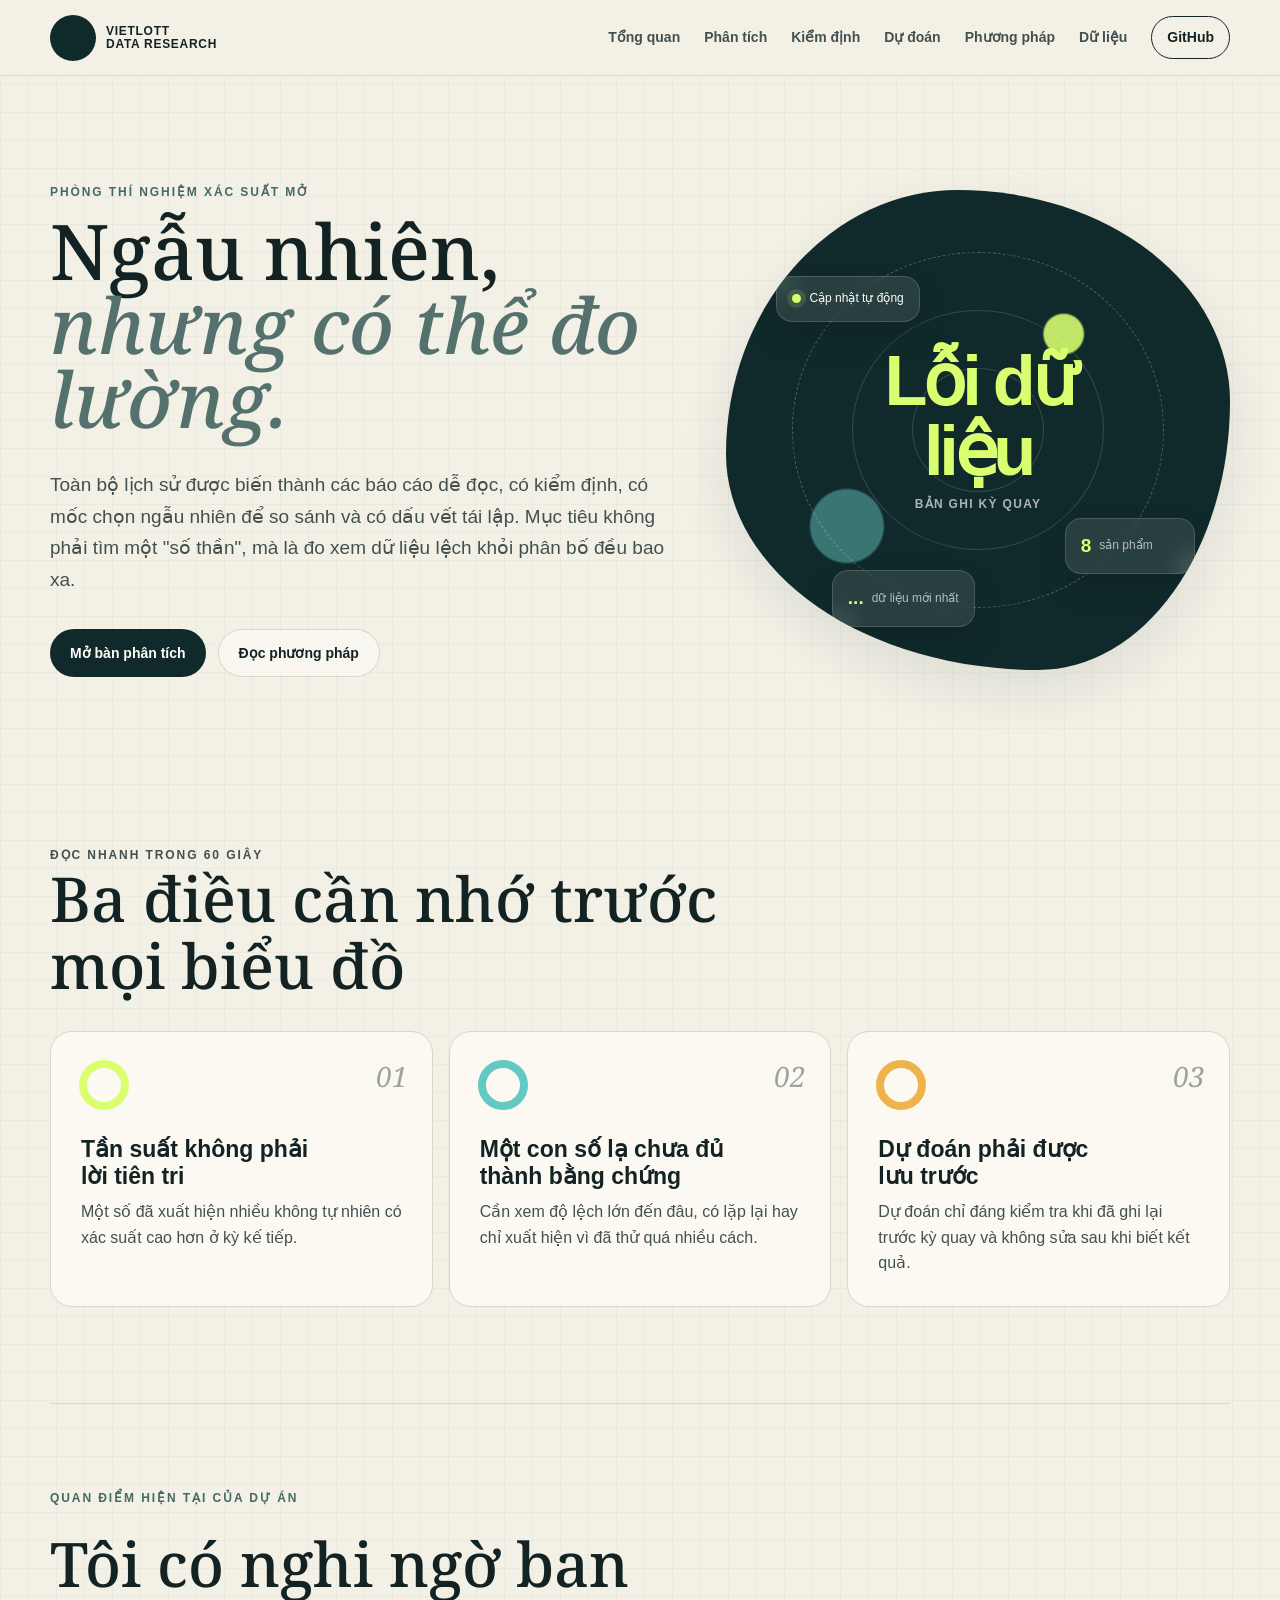
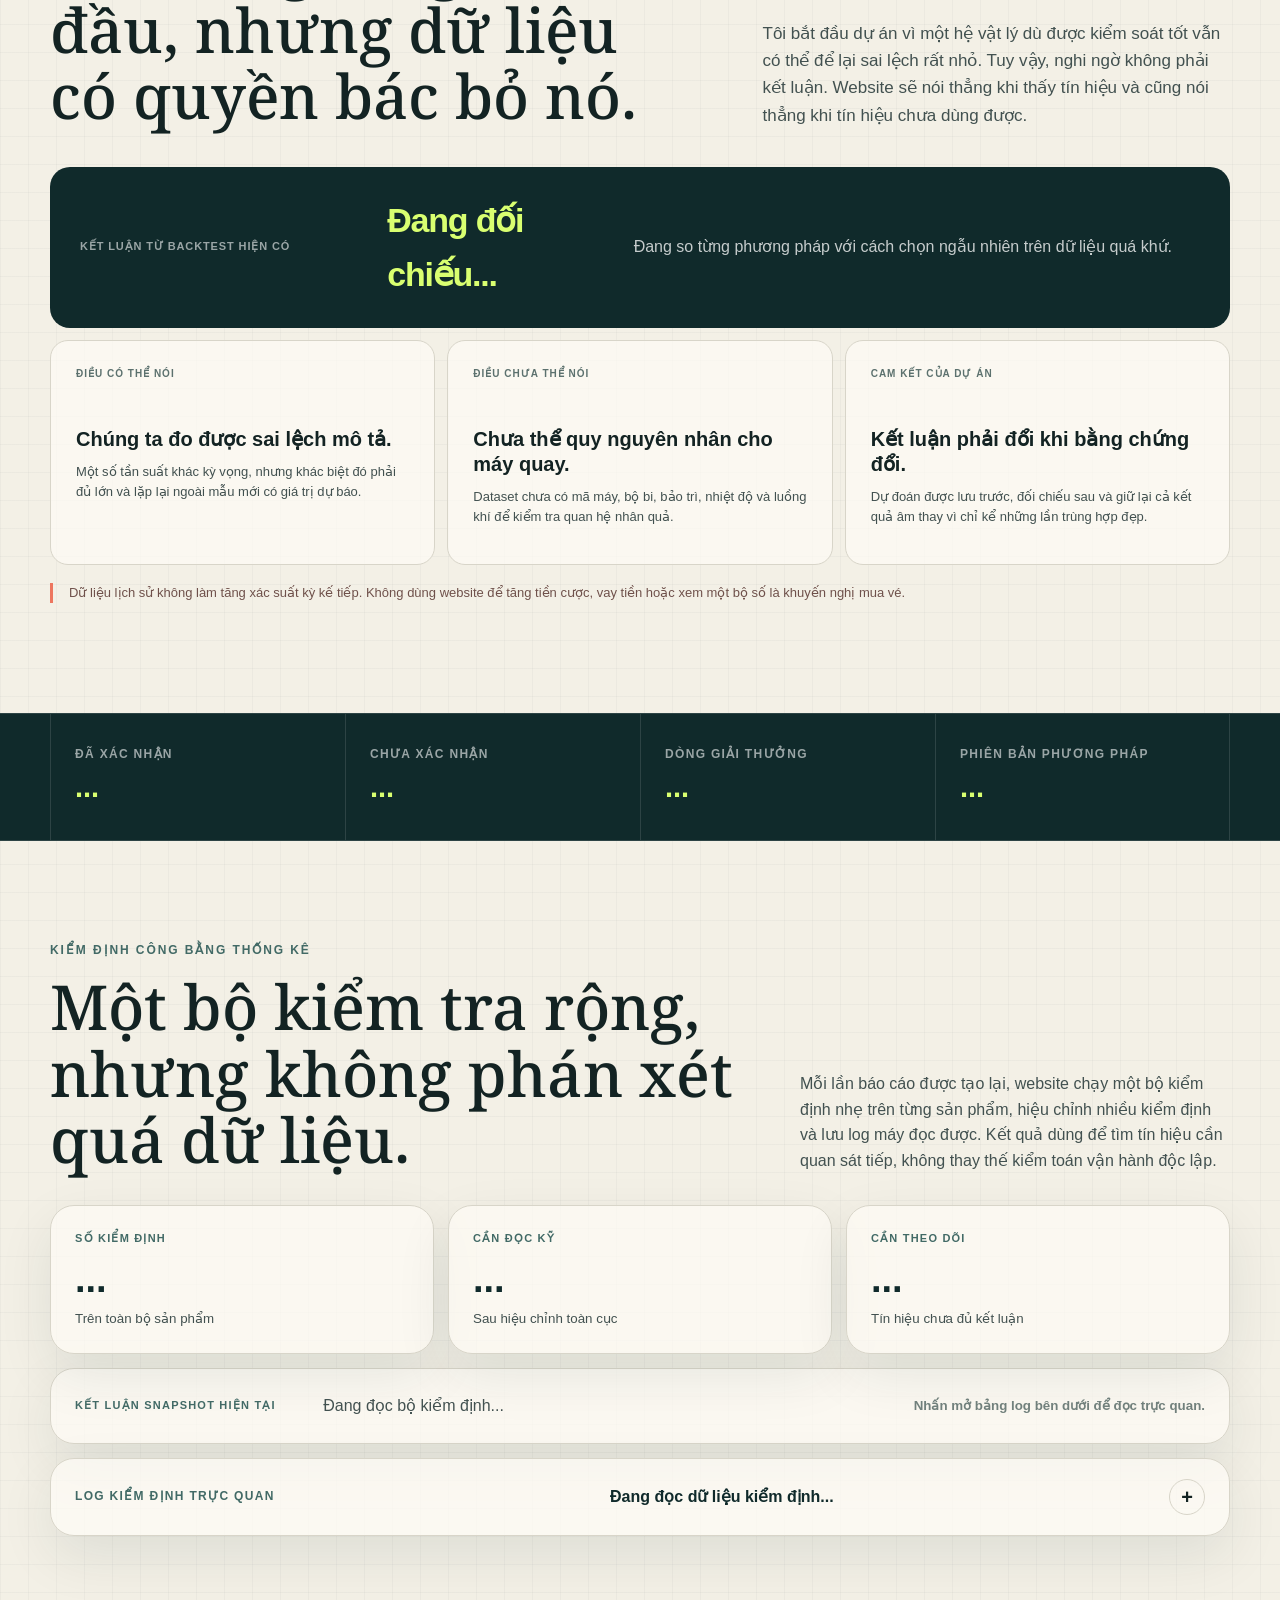
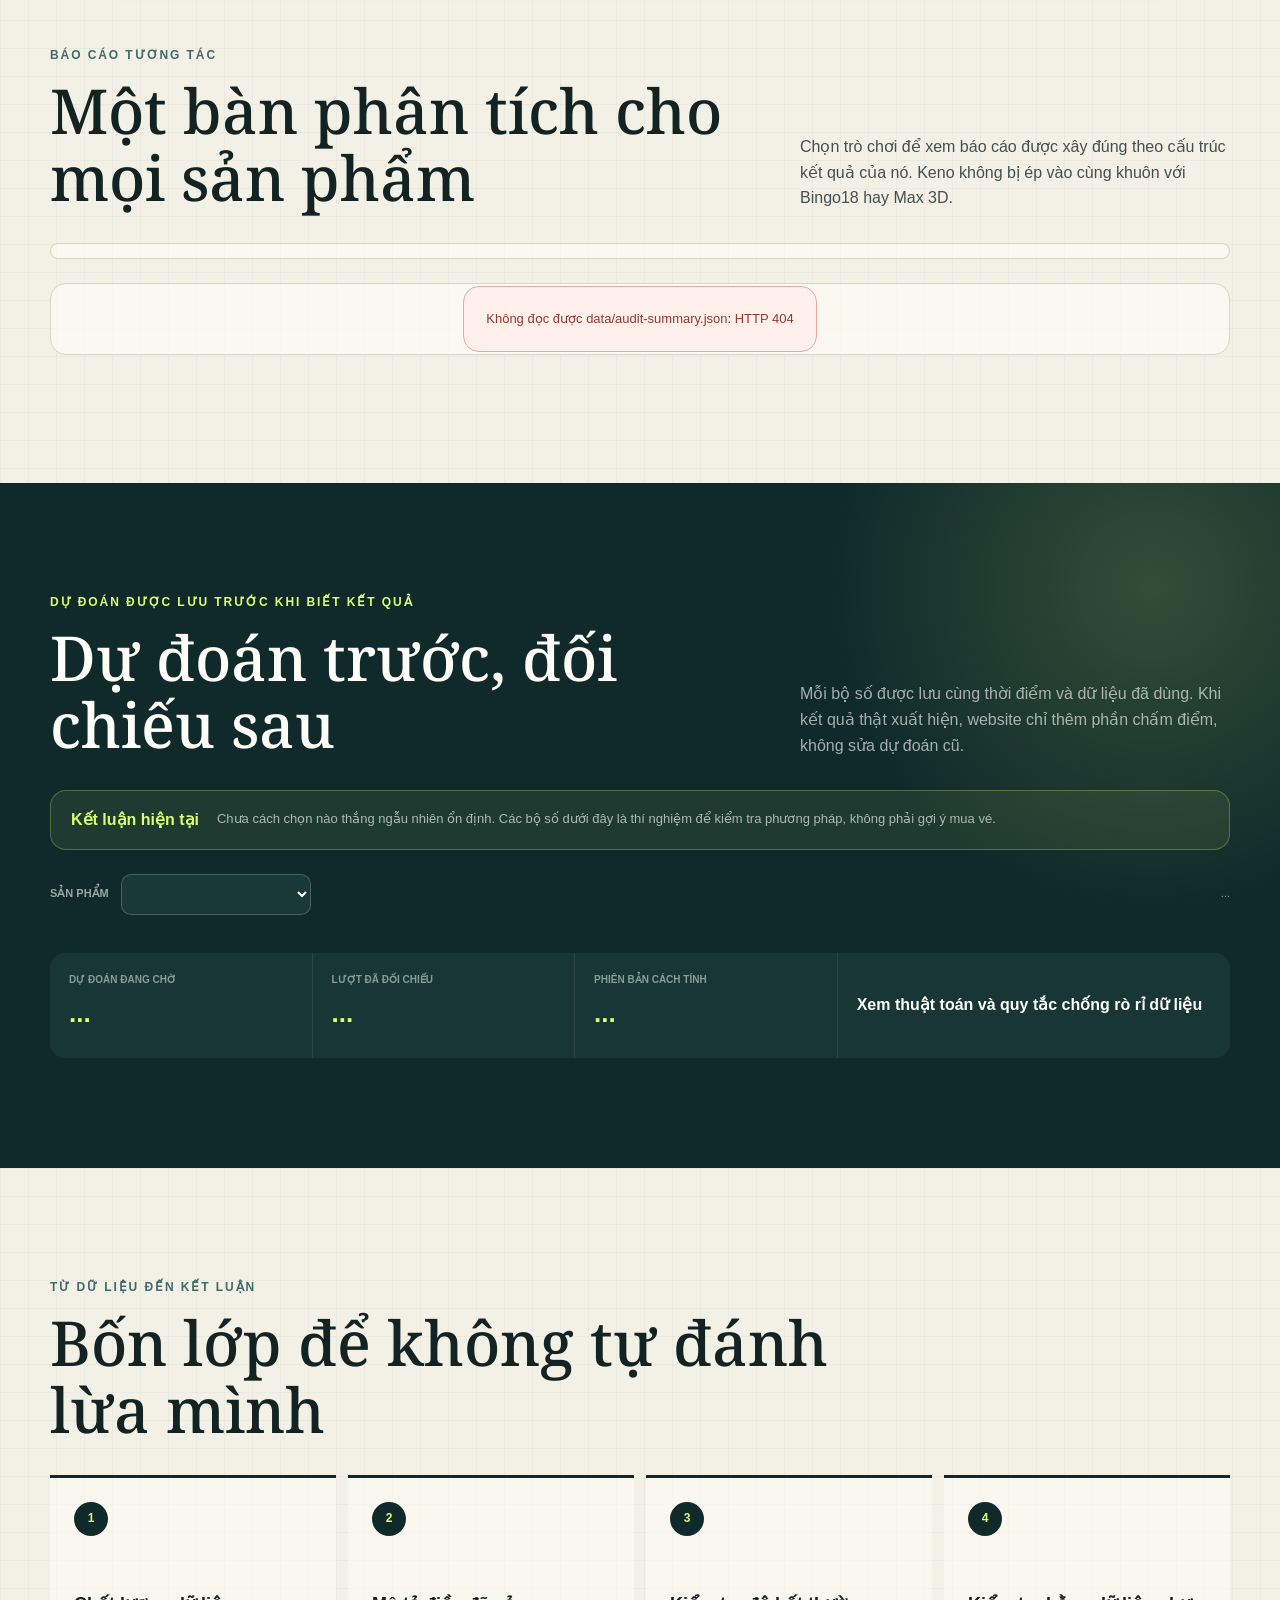
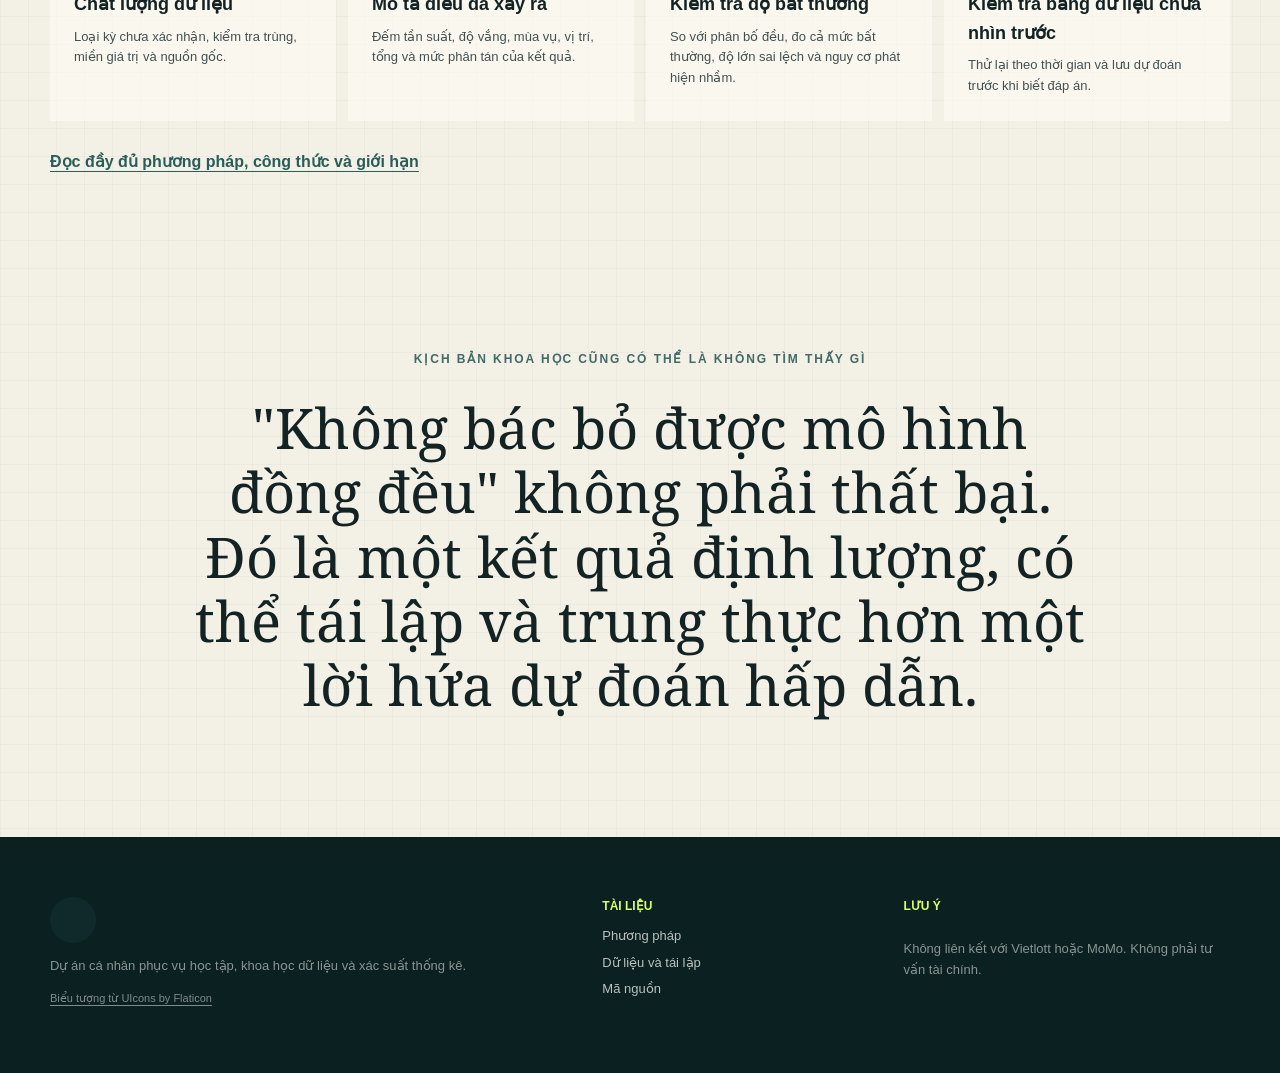
==== site/index.html @ 87aad27c "Cải thiện giao diện log kiểm định" ====
<!doctype html>
<html lang="vi">
<head>
  <meta charset="utf-8">
  <meta name="viewport" content="width=device-width, initial-scale=1">
  <meta name="description" content="Báo cáo thống kê, kiểm định và dự đoán có lưu vết trên dữ liệu lịch sử Vietlott.">
  <meta name="theme-color" content="#102a2b">
  <meta property="og:title" content="Vietlott Data Research">
  <meta property="og:description" content="Đo lường tính ngẫu nhiên bằng dữ liệu, không bán giấc mơ dự đoán.">
  <title>Vietlott Data Research</title>
  <link rel="icon" href="assets/favicon.svg" type="image/svg+xml">
  <link rel="preconnect" href="https://fonts.googleapis.com">
  <link rel="preconnect" href="https://fonts.gstatic.com" crossorigin>
  <link rel="stylesheet" href="https://fonts.googleapis.com/css2?family=Noto+Serif:ital,wght@0,400;0,500;1,400;1,500&amp;display=swap">
  <link rel="stylesheet" href="https://cdn-uicons.flaticon.com/3.0.0/uicons-regular-rounded/css/uicons-regular-rounded.css">
  <link rel="stylesheet" href="assets/styles.css?v=20260614-7">
  <script src="assets/app.js?v=20260614-7" defer></script>
</head>
<body>
  <a class="skip-link" href="#main">Bỏ qua điều hướng</a>
  <header class="site-header">
    <a class="brand" href="index.html" aria-label="Vietlott Data Research">
      <span class="brand-mark" aria-hidden="true"><i class="fi fi-rr-crystal-ball"></i></span>
      <span class="brand-copy">Vietlott<br>Data Research</span>
    </a>
    <button class="menu-button" type="button" aria-expanded="false" aria-controls="site-nav">
      Menu
    </button>
    <nav id="site-nav" class="site-nav" aria-label="Điều hướng chính">
      <a href="#tong-quan">Tổng quan</a>
      <a href="#phan-tich">Phân tích</a>
      <a href="#kiem-dinh">Kiểm định</a>
      <a href="#du-doan">Dự đoán</a>
      <a href="phuong-phap.html">Phương pháp</a>
      <a href="du-lieu.html">Dữ liệu</a>
      <a class="nav-github" href="https://github.com/NhanAZ/vietlott-data-research">GitHub</a>
    </nav>
  </header>

  <main id="main">
    <section id="tong-quan" class="hero shell">
      <div class="hero-copy">
        <p class="eyebrow">Phòng thí nghiệm xác suất mở</p>
        <h1>Ngẫu nhiên,<br><span>nhưng có thể đo lường.</span></h1>
        <p class="hero-lead">
          Toàn bộ lịch sử được biến thành các báo cáo dễ đọc, có kiểm định, có
          mốc chọn ngẫu nhiên để so sánh và có dấu vết tái lập. Mục tiêu không
          phải tìm một "số thần", mà là đo xem dữ liệu lệch khỏi phân bố đều bao xa.
        </p>
        <div class="hero-actions">
          <a class="button button-primary" href="#phan-tich">Mở bàn phân tích</a>
          <a class="button button-quiet" href="phuong-phap.html">Đọc phương pháp</a>
        </div>
      </div>
      <div class="hero-figure" aria-label="Tóm tắt dữ liệu">
        <div class="orbit orbit-one"></div>
        <div class="orbit orbit-two"></div>
        <div class="hero-number">
          <strong id="hero-draw-count">...</strong>
          <span>bản ghi kỳ quay</span>
        </div>
        <div class="hero-badge hero-badge-a">
          <span class="status-dot"></span>
          <span>Cập nhật tự động</span>
        </div>
        <div class="hero-badge hero-badge-b">
          <strong id="hero-product-count">8</strong>
          <span>sản phẩm</span>
        </div>
        <div class="hero-badge hero-badge-c">
          <strong id="hero-date">...</strong>
          <span>dữ liệu mới nhất</span>
        </div>
      </div>
    </section>

    <section class="quick-read shell" aria-labelledby="quick-title">
      <div class="section-heading compact">
        <p class="eyebrow">Đọc nhanh trong 60 giây</p>
        <h2 id="quick-title">Ba điều cần nhớ trước mọi biểu đồ</h2>
      </div>
      <div class="principle-grid">
        <article class="principle-card">
          <span class="principle-index">01</span>
          <h3>Tần suất không phải lời tiên tri</h3>
          <p>Một số đã xuất hiện nhiều không tự nhiên có xác suất cao hơn ở kỳ kế tiếp.</p>
        </article>
        <article class="principle-card">
          <span class="principle-index">02</span>
          <h3>Một con số lạ chưa đủ thành bằng chứng</h3>
          <p>Cần xem độ lệch lớn đến đâu, có lặp lại hay chỉ xuất hiện vì đã thử quá nhiều cách.</p>
        </article>
        <article class="principle-card">
          <span class="principle-index">03</span>
          <h3>Dự đoán phải được lưu trước</h3>
          <p>Dự đoán chỉ đáng kiểm tra khi đã ghi lại trước kỳ quay và không sửa sau khi biết kết quả.</p>
        </article>
      </div>
    </section>

    <section class="project-stance shell" aria-labelledby="stance-title">
      <div class="stance-intro">
        <p class="eyebrow">Quan điểm hiện tại của dự án</p>
        <h2 id="stance-title">Tôi có nghi ngờ ban đầu, nhưng dữ liệu có quyền bác bỏ nó.</h2>
        <p>
          Tôi bắt đầu dự án vì một hệ vật lý dù được kiểm soát tốt vẫn có thể để
          lại sai lệch rất nhỏ. Tuy vậy, nghi ngờ không phải kết luận. Website sẽ
          nói thẳng khi thấy tín hiệu và cũng nói thẳng khi tín hiệu chưa dùng được.
        </p>
      </div>
      <div class="stance-verdict">
        <span>Kết luận từ backtest hiện có</span>
        <strong id="verdict-backtest-count">Đang đối chiếu...</strong>
        <p id="project-verdict-summary">
          Đang so từng phương pháp với cách chọn ngẫu nhiên trên dữ liệu quá khứ.
        </p>
      </div>
      <div class="stance-grid">
        <article>
          <span>Điều có thể nói</span>
          <strong>Chúng ta đo được sai lệch mô tả.</strong>
          <p>Một số tần suất khác kỳ vọng, nhưng khác biệt đó phải đủ lớn và lặp lại ngoài mẫu mới có giá trị dự báo.</p>
        </article>
        <article>
          <span>Điều chưa thể nói</span>
          <strong>Chưa thể quy nguyên nhân cho máy quay.</strong>
          <p>Dataset chưa có mã máy, bộ bi, bảo trì, nhiệt độ và luồng khí để kiểm tra quan hệ nhân quả.</p>
        </article>
        <article>
          <span>Cam kết của dự án</span>
          <strong>Kết luận phải đổi khi bằng chứng đổi.</strong>
          <p>Dự đoán được lưu trước, đối chiếu sau và giữ lại cả kết quả âm thay vì chỉ kể những lần trùng hợp đẹp.</p>
        </article>
      </div>
      <p class="stance-disclaimer">
        Dữ liệu lịch sử không làm tăng xác suất kỳ kế tiếp. Không dùng website để
        tăng tiền cược, vay tiền hoặc xem một bộ số là khuyến nghị mua vé.
      </p>
    </section>

    <section class="data-ribbon">
      <div class="shell data-ribbon-inner">
        <div>
          <span>Đã xác nhận</span>
          <strong id="confirmed-count">...</strong>
        </div>
        <div>
          <span>Chưa xác nhận</span>
          <strong id="unconfirmed-count">...</strong>
        </div>
        <div>
          <span>Dòng giải thưởng</span>
          <strong id="prize-count">...</strong>
        </div>
        <div>
          <span>Phiên bản phương pháp</span>
          <strong id="method-version">...</strong>
        </div>
      </div>
    </section>

    <section id="kiem-dinh" class="audit-overview shell" aria-labelledby="audit-title">
      <div class="section-heading">
        <div>
          <p class="eyebrow">Kiểm định công bằng thống kê</p>
          <h2 id="audit-title">Một bộ kiểm tra rộng, nhưng không phán xét quá dữ liệu.</h2>
        </div>
        <p>
          Mỗi lần báo cáo được tạo lại, website chạy một bộ kiểm định nhẹ trên từng sản phẩm,
          hiệu chỉnh nhiều kiểm định và lưu log máy đọc được. Kết quả dùng để tìm tín hiệu cần
          quan sát tiếp, không thay thế kiểm toán vận hành độc lập.
        </p>
      </div>
      <div class="audit-summary-grid">
        <article>
          <span>Số kiểm định</span>
          <strong id="audit-test-count">...</strong>
          <small>Trên toàn bộ sản phẩm</small>
        </article>
        <article>
          <span>Cần đọc kỹ</span>
          <strong id="audit-review-count">...</strong>
          <small>Sau hiệu chỉnh toàn cục</small>
        </article>
        <article>
          <span>Cần theo dõi</span>
          <strong id="audit-watch-count">...</strong>
          <small>Tín hiệu chưa đủ kết luận</small>
        </article>
      </div>
      <div class="audit-conclusion-card">
        <span>Kết luận snapshot hiện tại</span>
        <p id="audit-global-conclusion">Đang đọc bộ kiểm định...</p>
        <small>Nhấn mở bảng log bên dưới để đọc trực quan.</small>
      </div>
      <details class="audit-log-panel">
        <summary>
          <span>Log kiểm định trực quan</span>
          <strong id="audit-log-summary">Đang đọc dữ liệu kiểm định...</strong>
        </summary>
        <div id="audit-log-visual" class="audit-log-visual"></div>
        <div class="audit-log-actions">
          <a href="data/audit-summary.json">Tải tóm tắt JSON</a>
          <a href="data/audit-log.jsonl">Tải JSONL thô</a>
        </div>
      </details>
    </section>

    <section id="phan-tich" class="analysis-section shell">
      <div class="section-heading">
        <div>
          <p class="eyebrow">Báo cáo tương tác</p>
          <h2>Một bàn phân tích cho mọi sản phẩm</h2>
        </div>
        <p>
          Chọn trò chơi để xem báo cáo được xây đúng theo cấu trúc kết quả của nó.
          Keno không bị ép vào cùng khuôn với Bingo18 hay Max 3D.
        </p>
      </div>

      <div id="product-tabs" class="product-tabs" role="tablist" aria-label="Chọn sản phẩm"></div>

      <div id="dashboard-loading" class="loading-card" role="status" aria-live="polite">
        <span class="loader" aria-hidden="true"></span>
        <span id="dashboard-loading-label">Đang mở báo cáo đầu tiên...</span>
      </div>

      <div id="dashboard" class="dashboard" hidden>
        <section class="product-masthead panel panel-dark">
          <div>
            <p class="panel-kicker" id="product-kind">...</p>
            <h2 id="product-name">...</h2>
            <p id="product-note">...</p>
          </div>
          <div class="latest-draw">
            <span>Kỳ xác nhận mới nhất</span>
            <strong id="latest-draw-id">...</strong>
            <time id="latest-draw-date">...</time>
          </div>
        </section>

        <div id="product-metrics" class="metric-grid"></div>

        <section class="panel conclusion-panel">
          <div class="panel-heading">
            <div>
              <p class="panel-kicker">So với phân bố đều</p>
              <h3>Dữ liệu đang kể câu chuyện gì?</h3>
            </div>
            <span id="test-verdict" class="verdict">...</span>
          </div>
          <div class="conclusion-layout">
            <p id="test-explanation" class="big-explanation">...</p>
            <div class="test-metrics" id="test-metrics"></div>
          </div>
          <p class="method-note">
            "Mức bất thường" nhỏ chỉ nói dữ liệu khó phù hợp với mốc so sánh.
            Nó không cho biết sai lệch lớn đến đâu và không chứng minh có thể dự đoán kỳ sau.
            <a href="phuong-phap.html#thuat-ngu">Xem giải thích thuật ngữ</a>.
          </p>
        </section>

        <section class="panel audit-panel">
          <div class="panel-heading">
            <div>
              <p class="panel-kicker">Kiểm định độc lập theo dữ liệu công khai</p>
              <h3>Bộ kiểm định công bằng thống kê</h3>
            </div>
            <span id="audit-product-verdict" class="verdict">...</span>
          </div>
          <p id="audit-product-conclusion" class="method-note">
            Đang đọc các kiểm định phân bố, chuỗi thời gian và đồng xuất hiện.
          </p>
          <div id="audit-product-metrics" class="audit-mini-grid"></div>
          <div id="audit-test-list" class="audit-test-list"></div>
          <details class="technical-details">
            <summary>Thuật toán đang chạy và thuật toán chưa chạy</summary>
            <div id="audit-method-catalog"></div>
          </details>
        </section>

        <div id="number-analysis" class="analysis-kind" hidden>
          <section class="panel">
            <div class="panel-heading">
              <div>
                <p class="panel-kicker">Tần suất biên</p>
                <h3>Bản đồ từng con số</h3>
              </div>
              <div class="legend">
                <span><i class="legend-low"></i>Ít hơn kỳ vọng</span>
                <span><i class="legend-neutral"></i>Gần kỳ vọng</span>
                <span><i class="legend-high"></i>Nhiều hơn kỳ vọng</span>
              </div>
            </div>
            <div class="number-map-layout">
              <div>
                <div id="number-grid" class="number-grid" aria-label="Bản đồ độ lệch chuẩn hóa"></div>
                <p class="method-note">Chạm vào một số để xem hồ sơ chi tiết và mùa vụ.</p>
              </div>
              <article id="number-profile" class="number-profile"></article>
            </div>
          </section>

          <div class="two-column">
            <section class="panel">
              <div class="panel-heading">
                <div>
                <p class="panel-kicker">Tần suất chuẩn hóa</p>
                  <h3>Số nổi bật nhất</h3>
                </div>
                <span class="tiny-label">Theo mức lệch chuẩn hóa</span>
              </div>
              <div id="frequency-chart" class="bar-chart"></div>
            </section>
            <section class="panel">
              <div class="panel-heading">
                <div>
                  <p class="panel-kicker">Độ vắng</p>
                  <h3>Lâu chưa xuất hiện</h3>
                </div>
                <span class="tiny-label">Đơn vị kỳ quay</span>
              </div>
              <div id="overdue-chart" class="bar-chart"></div>
            </section>
          </div>

          <section class="panel">
            <div class="panel-heading">
              <div>
                <p class="panel-kicker">Mùa vụ mô tả</p>
                <h3 id="month-title">Tần suất theo tháng</h3>
              </div>
              <span class="tiny-label">Đã chia cho số kỳ trong tháng</span>
            </div>
            <div id="month-chart" class="month-chart"></div>
            <h4 class="subchart-title">Theo thứ trong tuần</h4>
            <div id="weekday-chart" class="month-chart weekday-chart"></div>
            <p class="method-note">
              Tháng trong năm không phải dữ liệu nhiệt độ. Biểu đồ này chỉ phát hiện mô
              tả mùa vụ, chưa đủ để kết luận quan hệ nhân quả với thời tiết.
            </p>
          </section>

          <section class="panel">
            <div class="panel-heading">
              <div>
                <p class="panel-kicker">Thứ hạng sau khi sắp tăng dần</p>
                <h3>Tần suất theo vị trí công bố</h3>
              </div>
            </div>
            <div id="position-heatmap" class="heatmap-wrap"></div>
            <p class="method-note">
              Đây là vị trí trong dãy đã sắp xếp, không phải thứ tự viên bi rời khỏi máy quay.
            </p>
          </section>

          <div class="two-column">
            <section class="panel">
              <div class="panel-heading">
                <div>
                  <p class="panel-kicker">Hình dạng tổ hợp</p>
                  <h3>Phân phối tổng</h3>
                </div>
              </div>
              <div id="sum-histogram" class="svg-chart"></div>
            </section>
            <section class="panel">
              <div class="panel-heading">
                <div>
                  <p class="panel-kicker">Cấu trúc lân cận</p>
                  <h3>Chẵn lẻ và số liên tiếp</h3>
                </div>
              </div>
              <div id="structure-summary" class="structure-summary"></div>
            </section>
          </div>

          <section id="pair-panel" class="panel">
            <div class="panel-heading">
              <div>
                <p class="panel-kicker">Đồng xuất hiện</p>
                <h3>Các cặp lệch khỏi kỳ vọng nhiều nhất</h3>
              </div>
              <span class="tiny-label">Thống kê hậu nghiệm</span>
            </div>
            <div id="pair-table" class="table-wrap"></div>
          </section>
        </div>

        <div id="digit-analysis" class="analysis-kind" hidden>
          <div class="two-column">
            <section class="panel">
              <div class="panel-heading">
                <div>
                  <p class="panel-kicker">Mười chữ số</p>
                  <h3>Tần suất tổng thể</h3>
                </div>
              </div>
              <div id="digit-chart" class="bar-chart"></div>
            </section>
            <section class="panel">
              <div class="panel-heading">
                <div>
                  <p class="panel-kicker">Vị trí có ý nghĩa</p>
                  <h3>Hàng trăm, chục và đơn vị</h3>
                </div>
              </div>
              <div id="digit-position-heatmap" class="heatmap-wrap"></div>
            </section>
          </div>
          <div class="two-column">
            <section class="panel">
              <div class="panel-heading">
                <div>
                  <p class="panel-kicker">Cấu trúc chuỗi</p>
                  <h3>Phân phối tổng chữ số</h3>
                </div>
              </div>
              <div id="digit-sum-histogram" class="svg-chart"></div>
            </section>
            <section class="panel">
              <div class="panel-heading">
                <div>
                  <p class="panel-kicker">Mẫu lặp</p>
                  <h3>Số chữ số khác nhau</h3>
                </div>
              </div>
              <div id="digit-unique-chart" class="bar-chart"></div>
            </section>
          </div>
          <section class="panel">
            <div class="panel-heading">
              <div>
                <p class="panel-kicker">Bảng xếp hạng mô tả</p>
                <h3>Các chuỗi xuất hiện nhiều</h3>
              </div>
              <span class="tiny-label">Không phải khuyến nghị chọn số</span>
            </div>
            <div id="sequence-table" class="table-wrap"></div>
          </section>
        </div>

        <div class="two-column">
          <section class="panel">
            <div class="panel-heading">
              <div>
                <p class="panel-kicker">Thử lại trên dữ liệu quá khứ</p>
                <h3>Cách chọn có tốt hơn chọn ngẫu nhiên?</h3>
              </div>
            </div>
            <div id="backtest-report"></div>
          </section>
          <section class="panel">
            <div class="panel-heading">
              <div>
                <p class="panel-kicker">Giải thưởng công bố</p>
                <h3>Phạm vi dữ liệu giải</h3>
              </div>
            </div>
            <div id="prize-report" class="prize-report"></div>
          </section>
        </div>

        <section class="panel">
          <div class="panel-heading">
            <div>
              <p class="panel-kicker">Dữ liệu gốc gần nhất</p>
              <h3>Mười hai kỳ mới</h3>
            </div>
          </div>
          <div id="recent-draws" class="recent-draws"></div>
        </section>
      </div>
    </section>

    <section id="du-doan" class="prediction-section">
      <div class="shell">
        <div class="section-heading light">
          <div>
            <p class="eyebrow">Dự đoán được lưu trước khi biết kết quả</p>
            <h2>Dự đoán trước, đối chiếu sau</h2>
          </div>
          <p>
            Mỗi bộ số được lưu cùng thời điểm và dữ liệu đã dùng. Khi kết quả thật
            xuất hiện, website chỉ thêm phần chấm điểm, không sửa dự đoán cũ.
          </p>
        </div>
        <div class="prediction-warning">
          <strong>Kết luận hiện tại</strong>
          <span id="prediction-current-conclusion">
            Chưa cách chọn nào thắng ngẫu nhiên ổn định. Các bộ số dưới đây là thí
            nghiệm để kiểm tra phương pháp, không phải gợi ý mua vé.
          </span>
        </div>
        <div class="prediction-toolbar">
          <label for="prediction-product">Sản phẩm</label>
          <select id="prediction-product"></select>
          <span id="prediction-ledger-status">...</span>
        </div>
        <div id="prediction-cards" class="prediction-grid"></div>
        <div class="archive-summary">
          <div>
            <span>Dự đoán đang chờ</span>
            <strong id="pending-predictions">...</strong>
          </div>
          <div>
            <span>Lượt đã đối chiếu</span>
            <strong id="evaluated-predictions">...</strong>
          </div>
          <div>
            <span>Phiên bản cách tính</span>
            <strong id="prediction-version">...</strong>
          </div>
          <a href="phuong-phap.html#du-doan">Xem thuật toán và quy tắc chống rò rỉ dữ liệu</a>
        </div>
      </div>
    </section>

    <section class="method-preview shell">
      <div class="section-heading">
        <div>
          <p class="eyebrow">Từ dữ liệu đến kết luận</p>
          <h2>Bốn lớp để không tự đánh lừa mình</h2>
        </div>
      </div>
      <ol class="method-steps">
        <li>
          <span>1</span>
          <div><strong>Chất lượng dữ liệu</strong><p>Loại kỳ chưa xác nhận, kiểm tra trùng, miền giá trị và nguồn gốc.</p></div>
        </li>
        <li>
          <span>2</span>
          <div><strong>Mô tả điều đã xảy ra</strong><p>Đếm tần suất, độ vắng, mùa vụ, vị trí, tổng và mức phân tán của kết quả.</p></div>
        </li>
        <li>
          <span>3</span>
          <div><strong>Kiểm tra độ bất thường</strong><p>So với phân bố đều, đo cả mức bất thường, độ lớn sai lệch và nguy cơ phát hiện nhầm.</p></div>
        </li>
        <li>
          <span>4</span>
          <div><strong>Kiểm tra bằng dữ liệu chưa nhìn trước</strong><p>Thử lại theo thời gian và lưu dự đoán trước khi biết đáp án.</p></div>
        </li>
      </ol>
      <a class="text-link" href="phuong-phap.html">Đọc đầy đủ phương pháp, công thức và giới hạn</a>
    </section>

    <section class="closing shell">
      <p class="eyebrow">Kịch bản khoa học cũng có thể là không tìm thấy gì</p>
      <blockquote>
        "Không bác bỏ được mô hình đồng đều" không phải thất bại. Đó là một kết quả
        định lượng, có thể tái lập và trung thực hơn một lời hứa dự đoán hấp dẫn.
      </blockquote>
    </section>
  </main>

  <footer class="site-footer">
    <div class="shell footer-grid">
      <div>
        <span class="brand-mark" aria-hidden="true"><i class="fi fi-rr-crystal-ball"></i></span>
        <p>Dự án cá nhân phục vụ học tập, khoa học dữ liệu và xác suất thống kê.</p>
        <a class="icon-credit" href="https://www.flaticon.com/free-icon-font/crystal-ball_8034121">
          Biểu tượng từ UIcons by Flaticon
        </a>
      </div>
      <div>
        <strong>Tài liệu</strong>
        <a href="phuong-phap.html">Phương pháp</a>
        <a href="du-lieu.html">Dữ liệu và tái lập</a>
        <a href="https://github.com/NhanAZ/vietlott-data-research">Mã nguồn</a>
      </div>
      <div>
        <strong>Lưu ý</strong>
        <p>Không liên kết với Vietlott hoặc MoMo. Không phải tư vấn tài chính.</p>
      </div>
    </div>
  </footer>
</body>
</html>
---- site/assets/styles.css ----
:root {
  --ink: #132323;
  --ink-soft: #425150;
  --forest: #102a2b;
  --forest-2: #173d3c;
  --cream: #f3f0e6;
  --paper: #fffdf7;
  --line: #d8d5c9;
  --acid: #d9ff70;
  --amber: #efb34c;
  --coral: #ed765f;
  --cyan: #64c8c3;
  --blue: #5e79d7;
  --shadow: 0 20px 55px rgb(16 42 43 / 9%);
  --radius: 22px;
  --shell: min(1180px, calc(100vw - 40px));
  --font-display: "Noto Serif", "Times New Roman", serif;
}

* {
  box-sizing: border-box;
}

[hidden] {
  display: none !important;
}

html {
  scroll-behavior: smooth;
}

section[id] {
  scroll-margin-top: 76px;
}

body {
  margin: 0;
  background:
    linear-gradient(rgb(19 35 35 / 3%) 1px, transparent 1px),
    linear-gradient(90deg, rgb(19 35 35 / 3%) 1px, transparent 1px),
    var(--cream);
  background-size: 28px 28px;
  color: var(--ink);
  font-family: "Aptos", "Segoe UI", Arial, sans-serif;
  line-height: 1.6;
}

button,
input,
select {
  font: inherit;
}

a {
  color: inherit;
}

.skip-link {
  position: fixed;
  z-index: 100;
  top: 12px;
  left: 12px;
  padding: 10px 14px;
  background: var(--acid);
  color: var(--forest);
  transform: translateY(-150%);
}

.skip-link:focus {
  transform: translateY(0);
}

.shell {
  width: var(--shell);
  margin-inline: auto;
}

.site-header {
  position: sticky;
  z-index: 50;
  top: 0;
  display: flex;
  align-items: center;
  justify-content: space-between;
  min-height: 76px;
  padding: 12px max(20px, calc((100vw - 1180px) / 2));
  border-bottom: 1px solid rgb(216 213 201 / 85%);
  background: rgb(243 240 230 / 92%);
  backdrop-filter: blur(18px);
}

.brand {
  display: inline-flex;
  gap: 10px;
  align-items: center;
  color: var(--ink);
  text-decoration: none;
}

.brand-mark {
  display: inline-grid;
  width: 46px;
  height: 46px;
  place-items: center;
  border-radius: 50%;
  background: var(--forest);
  color: var(--acid);
}

.brand-mark i {
  display: block;
  height: 23px;
  font-size: 23px;
  line-height: 1;
}

.brand-copy {
  font-size: 12px;
  font-weight: 800;
  line-height: 1.05;
  letter-spacing: 0.06em;
  text-transform: uppercase;
}

.site-nav {
  display: flex;
  gap: 24px;
  align-items: center;
}

.site-nav a {
  color: var(--ink-soft);
  font-size: 14px;
  font-weight: 700;
  text-decoration: none;
}

.site-nav a:hover {
  color: var(--ink);
}

.site-nav .nav-github {
  padding: 9px 15px;
  border: 1px solid var(--ink);
  border-radius: 999px;
  color: var(--ink);
}

.menu-button {
  display: none;
  border: 0;
  background: transparent;
  color: var(--ink);
  font-weight: 800;
}

.hero {
  display: grid;
  min-height: 690px;
  grid-template-columns: 1.1fr 0.9fr;
  gap: 60px;
  align-items: center;
  padding-block: 92px 74px;
}

.eyebrow,
.panel-kicker {
  margin: 0 0 12px;
  color: #426a66;
  font-size: 12px;
  font-weight: 900;
  letter-spacing: 0.16em;
  text-transform: uppercase;
}

.hero h1,
.section-heading h2,
.product-masthead h2,
.closing blockquote {
  font-family: var(--font-display);
  font-kerning: normal;
}

.hero h1 {
  max-width: 760px;
  margin: 0;
  font-size: clamp(48px, 6vw, 82px);
  font-weight: 500;
  line-height: 0.96;
  letter-spacing: normal;
}

.hero h1 span {
  color: #54716d;
  font-style: italic;
}

.hero-lead {
  max-width: 660px;
  margin: 34px 0 0;
  color: var(--ink-soft);
  font-size: 19px;
  line-height: 1.65;
}

.hero-actions {
  display: flex;
  gap: 12px;
  margin-top: 34px;
}

.button {
  display: inline-flex;
  min-height: 48px;
  align-items: center;
  justify-content: center;
  padding: 0 20px;
  border-radius: 999px;
  font-size: 14px;
  font-weight: 900;
  text-decoration: none;
}

.button-primary {
  background: var(--forest);
  color: var(--paper);
}

.button-primary:hover {
  background: var(--forest-2);
}

.button-quiet {
  border: 1px solid var(--line);
  background: rgb(255 253 247 / 55%);
}

.hero-figure {
  position: relative;
  min-height: 480px;
  overflow: hidden;
  border-radius: 46% 54% 38% 62% / 55% 44% 56% 45%;
  background:
    radial-gradient(circle at 67% 30%, rgb(217 255 112 / 88%) 0 4%, transparent 4.5%),
    radial-gradient(circle at 24% 70%, rgb(100 200 195 / 48%) 0 7%, transparent 7.5%),
    var(--forest);
  box-shadow: var(--shadow);
  color: var(--paper);
}

.hero-figure::before {
  position: absolute;
  inset: 13%;
  border: 1px dashed rgb(255 255 255 / 25%);
  border-radius: 50%;
  content: "";
}

.orbit {
  position: absolute;
  border: 1px solid rgb(255 255 255 / 14%);
  border-radius: 50%;
}

.orbit-one {
  inset: 25%;
}

.orbit-two {
  inset: 37%;
}

.hero-number {
  position: absolute;
  top: 50%;
  left: 50%;
  display: flex;
  flex-direction: column;
  text-align: center;
  transform: translate(-50%, -50%);
}

.hero-number strong {
  color: var(--acid);
  font-size: clamp(44px, 5.5vw, 76px);
  line-height: 1;
  letter-spacing: -0.06em;
}

.hero-number span {
  margin-top: 8px;
  color: rgb(255 255 255 / 65%);
  font-size: 12px;
  font-weight: 800;
  letter-spacing: 0.11em;
  text-transform: uppercase;
}

.hero-badge {
  position: absolute;
  display: flex;
  min-width: 130px;
  gap: 8px;
  align-items: center;
  padding: 12px 15px;
  border: 1px solid rgb(255 255 255 / 15%);
  border-radius: 16px;
  background: rgb(255 255 255 / 10%);
  box-shadow: 0 14px 32px rgb(0 0 0 / 14%);
  font-size: 12px;
  backdrop-filter: blur(12px);
}

.hero-badge strong {
  color: var(--acid);
  font-size: 19px;
}

.hero-badge-a {
  top: 18%;
  left: 10%;
}

.hero-badge-b {
  right: 7%;
  bottom: 20%;
}

.hero-badge-c {
  bottom: 9%;
  left: 21%;
}

.hero-badge-c span,
.hero-badge-b span {
  color: rgb(255 255 255 / 65%);
}

.status-dot {
  width: 9px;
  height: 9px;
  border-radius: 50%;
  background: var(--acid);
  box-shadow: 0 0 0 5px rgb(217 255 112 / 13%);
}

.quick-read {
  padding-block: 80px 96px;
}

.section-heading {
  display: flex;
  gap: 50px;
  align-items: end;
  justify-content: space-between;
  margin-bottom: 32px;
}

.section-heading.compact {
  display: block;
}

.section-heading h2 {
  max-width: 780px;
  margin: 0;
  font-size: clamp(38px, 5vw, 62px);
  font-weight: 500;
  line-height: 1.08;
  letter-spacing: normal;
}

.section-heading > p {
  max-width: 430px;
  margin: 0;
  color: var(--ink-soft);
}

.principle-grid {
  display: grid;
  grid-template-columns: repeat(3, 1fr);
  gap: 16px;
}

.principle-card {
  position: relative;
  min-height: 270px;
  padding: 30px;
  overflow: hidden;
  border: 1px solid var(--line);
  border-radius: var(--radius);
  background: rgb(255 253 247 / 72%);
}

.principle-card h3 {
  max-width: 250px;
  margin: 74px 0 10px;
  font-size: 23px;
  line-height: 1.15;
}

.principle-card p {
  margin: 0;
  color: var(--ink-soft);
}

.principle-index {
  position: absolute;
  top: 22px;
  right: 24px;
  color: #9aa39c;
  font-family: var(--font-display);
  font-size: 28px;
  font-style: italic;
}

.principle-card::after {
  position: absolute;
  top: 28px;
  left: 28px;
  width: 34px;
  height: 34px;
  border: 8px solid var(--acid);
  border-radius: 50%;
  content: "";
}

.principle-card:nth-child(2)::after {
  border-color: var(--cyan);
}

.principle-card:nth-child(3)::after {
  border-color: var(--amber);
}

.project-stance {
  padding-bottom: 110px;
}

.stance-intro {
  display: grid;
  grid-template-columns: 1.15fr 0.85fr;
  gap: 80px;
  align-items: end;
  padding-top: 46px;
  border-top: 1px solid var(--line);
}

.stance-intro .eyebrow {
  grid-column: 1 / -1;
  margin-bottom: -58px;
}

.stance-intro h2 {
  margin: 0;
  font-family: var(--font-display);
  font-size: clamp(38px, 4.8vw, 62px);
  font-weight: 500;
  line-height: 1.08;
  letter-spacing: normal;
}

.stance-intro > p:last-child {
  margin: 0;
  color: var(--ink-soft);
  font-size: 17px;
}

.stance-verdict {
  display: grid;
  grid-template-columns: 0.7fr 0.55fr 1.4fr;
  gap: 24px;
  align-items: center;
  margin-top: 38px;
  padding: 26px 30px;
  border-radius: 20px;
  background: var(--forest);
  color: var(--paper);
}

.stance-verdict > span {
  color: rgb(255 255 255 / 58%);
  font-size: 11px;
  font-weight: 850;
  letter-spacing: 0.08em;
  text-transform: uppercase;
}

.stance-verdict strong {
  color: var(--acid);
  font-size: 34px;
  letter-spacing: -0.035em;
}

.stance-verdict p {
  margin: 0;
  color: rgb(255 255 255 / 76%);
}

.stance-grid {
  display: grid;
  grid-template-columns: repeat(3, 1fr);
  gap: 12px;
  margin-top: 12px;
}

.stance-grid article {
  min-height: 225px;
  padding: 25px;
  border: 1px solid var(--line);
  border-radius: 18px;
  background: rgb(255 253 247 / 68%);
}

.stance-grid span {
  display: block;
  margin-bottom: 45px;
  color: #5c716e;
  font-size: 10px;
  font-weight: 850;
  letter-spacing: 0.1em;
  text-transform: uppercase;
}

.stance-grid strong {
  display: block;
  font-size: 20px;
  line-height: 1.25;
}

.stance-grid p {
  margin: 10px 0 0;
  color: var(--ink-soft);
  font-size: 13px;
}

.stance-disclaimer {
  margin: 18px 0 0;
  padding-left: 16px;
  border-left: 3px solid var(--coral);
  color: #6f514b;
  font-size: 13px;
}

.data-ribbon {
  border-block: 1px solid rgb(255 255 255 / 12%);
  background: var(--forest);
  color: var(--paper);
}

.data-ribbon-inner {
  display: grid;
  grid-template-columns: repeat(4, 1fr);
}

.data-ribbon-inner > div {
  display: flex;
  min-height: 126px;
  flex-direction: column;
  justify-content: center;
  padding: 24px;
  border-left: 1px solid rgb(255 255 255 / 12%);
}

.data-ribbon-inner > div:last-child {
  border-right: 1px solid rgb(255 255 255 / 12%);
}

.data-ribbon span {
  color: rgb(255 255 255 / 58%);
  font-size: 12px;
  font-weight: 800;
  letter-spacing: 0.11em;
  text-transform: uppercase;
}

.data-ribbon strong {
  color: var(--acid);
  font-size: 29px;
}

.audit-overview {
  padding-block: 100px 0;
}

.audit-summary-grid {
  display: grid;
  grid-template-columns: repeat(3, 1fr);
  gap: 14px;
}

.audit-summary-grid article,
.audit-conclusion-card {
  border: 1px solid var(--line);
  border-radius: 24px;
  background: rgb(255 253 247 / 68%);
  box-shadow: var(--shadow);
}

.audit-summary-grid article {
  padding: 24px;
}

.audit-summary-grid span,
.audit-conclusion-card span,
.audit-mini-grid span {
  display: block;
  color: #426a66;
  font-size: 11px;
  font-weight: 900;
  letter-spacing: 0.11em;
  text-transform: uppercase;
}

.audit-summary-grid strong {
  display: block;
  margin-top: 12px;
  color: var(--forest);
  font-size: 38px;
  line-height: 1;
}

.audit-summary-grid small {
  display: block;
  margin-top: 10px;
  color: var(--ink-soft);
}

.audit-conclusion-card {
  display: grid;
  grid-template-columns: 0.4fr 1fr auto;
  gap: 20px;
  align-items: center;
  margin-top: 14px;
  padding: 24px;
}

.audit-conclusion-card p {
  margin: 0;
  color: var(--ink-soft);
}

.audit-conclusion-card small {
  color: #71807c;
  font-weight: 800;
}

.audit-log-panel {
  margin-top: 14px;
  border: 1px solid var(--line);
  border-radius: 24px;
  background: rgb(255 253 247 / 72%);
  box-shadow: var(--shadow);
}

.audit-log-panel summary {
  display: flex;
  gap: 18px;
  align-items: center;
  justify-content: space-between;
  padding: 20px 24px;
  cursor: pointer;
  list-style: none;
}

.audit-log-panel summary::-webkit-details-marker {
  display: none;
}

.audit-log-panel summary::after {
  display: grid;
  width: 34px;
  height: 34px;
  flex: 0 0 auto;
  place-items: center;
  border: 1px solid var(--line);
  border-radius: 50%;
  content: "+";
  font-size: 20px;
  font-weight: 900;
}

.audit-log-panel[open] summary::after {
  content: "-";
}

.audit-log-panel summary span {
  color: #426a66;
  font-size: 12px;
  font-weight: 900;
  letter-spacing: 0.11em;
  text-transform: uppercase;
}

.audit-log-panel summary strong {
  color: var(--forest);
}

.audit-log-visual {
  display: grid;
  gap: 14px;
  padding: 0 24px 24px;
}

.audit-log-lead,
.audit-signal-card,
.audit-product-card {
  border: 1px solid var(--line);
  border-radius: 20px;
  background: #fbf8ef;
}

.audit-log-lead {
  display: grid;
  grid-template-columns: 1fr auto;
  gap: 18px;
  align-items: center;
  padding: 18px;
}

.audit-log-lead span,
.audit-signal-card span,
.audit-product-top span {
  display: block;
  color: #55716d;
  font-size: 10px;
  font-weight: 900;
  letter-spacing: 0.1em;
  text-transform: uppercase;
}

.audit-log-lead strong,
.audit-signal-card strong {
  display: block;
  margin-top: 6px;
  line-height: 1.35;
}

.audit-log-statuses,
.audit-status-pills {
  display: flex;
  flex-wrap: wrap;
  gap: 7px;
}

.audit-status-pill {
  display: inline-flex;
  gap: 6px;
  align-items: center;
  padding: 6px 9px;
  border-radius: 999px;
  background: #edf0e6;
  color: #50605c;
  font-size: 11px;
  font-weight: 850;
}

.audit-status-pill.watch {
  background: rgb(239 179 76 / 18%);
  color: #8a5b12;
}

.audit-status-pill.review {
  background: rgb(237 118 95 / 18%);
  color: #9d3c2b;
}

.audit-status-pill.skipped {
  background: #ebe3d2;
  color: #756751;
}

.audit-signal-card {
  padding: 18px;
  border-left-width: 5px;
}

.audit-signal-card.watch,
.audit-product-card.watch {
  border-left-color: var(--amber);
}

.audit-signal-card.review,
.audit-product-card.review {
  border-left-color: var(--coral);
}

.audit-signal-card.pass,
.audit-product-card.pass {
  border-left-color: #9ab7a5;
}

.audit-signal-card.skipped,
.audit-product-card.skipped {
  border-left-color: #b9b3a5;
}

.audit-signal-card p {
  margin: 8px 0 0;
  color: var(--ink-soft);
}

.audit-log-products {
  display: grid;
  grid-template-columns: repeat(2, minmax(0, 1fr));
  gap: 12px;
}

.audit-product-card {
  padding: 16px;
  border-left-width: 5px;
}

.audit-product-top {
  display: flex;
  gap: 12px;
  align-items: start;
  justify-content: space-between;
}

.audit-product-top strong {
  display: block;
  margin-top: 4px;
  font-size: 18px;
}

.audit-product-top small {
  flex: 0 0 auto;
  color: #6d7976;
  font-weight: 800;
}

.audit-product-card .audit-status-pills {
  margin-top: 12px;
}

.audit-signal {
  display: grid;
  gap: 3px;
  margin: 14px 0 0;
  padding: 12px;
  border-radius: 14px;
  background: #f0eadf;
}

.audit-signal b,
.audit-signal span,
.audit-signal em {
  display: block;
}

.audit-signal span,
.audit-product-card > p {
  color: var(--ink-soft);
  font-size: 13px;
}

.audit-signal em {
  color: #5b6d69;
  font-style: normal;
  font-weight: 850;
}

.audit-product-card > p {
  margin: 12px 0 0;
}

.audit-log-actions {
  display: flex;
  gap: 10px;
  justify-content: flex-end;
  padding-top: 2px;
}

.audit-log-actions a {
  padding: 10px 14px;
  border: 1px solid var(--forest);
  border-radius: 999px;
  color: var(--forest);
  font-size: 13px;
  font-weight: 900;
  text-decoration: none;
}

.analysis-section {
  padding-block: 110px;
}

.product-tabs {
  display: flex;
  gap: 8px;
  margin-bottom: 24px;
  padding: 7px;
  overflow-x: auto;
  border: 1px solid var(--line);
  border-radius: 18px;
  background: rgb(255 253 247 / 60%);
}

.product-tab {
  flex: 0 0 auto;
  padding: 10px 15px;
  border: 0;
  border-radius: 12px;
  background: transparent;
  color: var(--ink-soft);
  cursor: pointer;
  font-size: 13px;
  font-weight: 850;
}

.product-tab[aria-selected="true"] {
  background: var(--forest);
  color: var(--acid);
  box-shadow: 0 8px 22px rgb(16 42 43 / 20%);
}

.product-tab .inactive-tag {
  margin-left: 5px;
  color: #9ba6a3;
  font-size: 9px;
  text-transform: uppercase;
}

.loading-card {
  display: flex;
  min-height: 72px;
  gap: 12px;
  align-items: center;
  justify-content: center;
  margin-bottom: 18px;
  border: 1px solid var(--line);
  border-radius: 16px;
  background: rgb(255 253 247 / 64%);
  color: var(--ink-soft);
  font-size: 13px;
}

.loader {
  width: 18px;
  height: 18px;
  border: 2px solid #c8c8bf;
  border-top-color: var(--forest);
  border-radius: 50%;
  animation: spin 0.8s linear infinite;
}

@keyframes spin {
  to { transform: rotate(360deg); }
}

.dashboard,
.analysis-kind {
  display: grid;
  gap: 18px;
}

.dashboard > *,
.analysis-kind,
.two-column > *,
.panel,
.heatmap-wrap,
.table-wrap {
  min-width: 0;
  max-width: 100%;
}

.panel {
  padding: 28px;
  border: 1px solid var(--line);
  border-radius: var(--radius);
  background: rgb(255 253 247 / 88%);
  box-shadow: 0 7px 24px rgb(16 42 43 / 4%);
}

.panel-dark {
  border-color: transparent;
  background: var(--forest);
  color: var(--paper);
}

.product-masthead {
  display: flex;
  min-height: 230px;
  align-items: end;
  justify-content: space-between;
  background:
    radial-gradient(circle at 80% 10%, rgb(217 255 112 / 19%), transparent 25%),
    linear-gradient(130deg, var(--forest), #1b4643);
}

.product-masthead h2 {
  margin: 0;
  font-size: clamp(48px, 7vw, 78px);
  font-weight: 500;
  line-height: 0.95;
  letter-spacing: normal;
}

.product-masthead p {
  max-width: 680px;
  margin: 15px 0 0;
  color: rgb(255 255 255 / 65%);
}

.panel-dark .panel-kicker {
  color: var(--acid);
}

.latest-draw {
  display: flex;
  min-width: 180px;
  flex-direction: column;
  align-items: flex-end;
  text-align: right;
}

.latest-draw span,
.latest-draw time {
  color: rgb(255 255 255 / 55%);
  font-size: 12px;
}

.latest-draw strong {
  color: var(--acid);
  font-size: 34px;
}

.metric-grid {
  display: grid;
  grid-template-columns: repeat(5, 1fr);
  gap: 12px;
}

.metric-card {
  min-height: 145px;
  padding: 23px;
  border: 1px solid var(--line);
  border-radius: 18px;
  background: var(--paper);
}

.metric-card span {
  display: block;
  margin-bottom: 15px;
  color: var(--ink-soft);
  font-size: 11px;
  font-weight: 850;
  letter-spacing: 0.1em;
  text-transform: uppercase;
}

.metric-card strong {
  display: block;
  font-size: 31px;
  line-height: 1;
}

.metric-card small {
  display: block;
  margin-top: 9px;
  color: #73807e;
}

.panel-heading {
  display: flex;
  gap: 24px;
  align-items: start;
  justify-content: space-between;
  margin-bottom: 24px;
}

.panel-heading h3 {
  margin: 0;
  font-size: 25px;
  line-height: 1.15;
}

.panel-heading .panel-kicker {
  margin-bottom: 6px;
}

.conclusion-panel {
  overflow: hidden;
  background:
    radial-gradient(circle at 100% 0, rgb(100 200 195 / 14%), transparent 30%),
    var(--paper);
}

.verdict {
  padding: 7px 12px;
  border: 1px solid #b8c1bc;
  border-radius: 999px;
  color: #315c57;
  font-size: 11px;
  font-weight: 900;
  letter-spacing: 0.08em;
  text-transform: uppercase;
}

.verdict.alert {
  border-color: #e9b0a3;
  color: #a84232;
}

.conclusion-layout {
  display: grid;
  grid-template-columns: 1.4fr 1fr;
  gap: 46px;
  align-items: center;
}

.big-explanation {
  margin: 0;
  font-family: var(--font-display);
  font-size: 31px;
  line-height: 1.35;
  letter-spacing: normal;
}

.test-metrics {
  display: grid;
  grid-template-columns: repeat(3, 1fr);
  gap: 10px;
}

.test-metric {
  padding: 14px;
  border: 1px solid var(--line);
  border-radius: 14px;
  background: rgb(243 240 230 / 58%);
}

.test-metric span {
  display: block;
  color: var(--ink-soft);
  font-size: 10px;
  font-weight: 850;
  letter-spacing: 0.08em;
  text-transform: uppercase;
}

.test-metric strong {
  display: block;
  margin-top: 5px;
  font-size: 20px;
}

.audit-panel {
  background:
    radial-gradient(circle at 0 0, rgb(217 255 112 / 14%), transparent 28%),
    var(--paper);
}

.audit-mini-grid {
  display: grid;
  grid-template-columns: repeat(5, 1fr);
  gap: 10px;
  margin: 22px 0;
}

.audit-mini-grid article {
  padding: 14px;
  border: 1px solid var(--line);
  border-radius: 15px;
  background: rgb(243 240 230 / 58%);
}

.audit-mini-grid strong {
  display: block;
  margin-top: 8px;
  font-size: 20px;
}

.audit-test-list {
  display: grid;
  gap: 10px;
}

.audit-test-row {
  display: grid;
  grid-template-columns: 1fr minmax(260px, 0.6fr);
  gap: 18px;
  padding: 16px;
  border: 1px solid var(--line);
  border-left-width: 5px;
  border-radius: 18px;
  background: rgb(255 253 247 / 72%);
}

.audit-test-row.pass {
  border-left-color: #9ab7a5;
}

.audit-test-row.watch {
  border-left-color: var(--amber);
}

.audit-test-row.review {
  border-left-color: var(--coral);
}

.audit-test-row.skipped {
  border-left-color: #b9b3a5;
}

.audit-test-row span {
  color: #5c6d6a;
  font-size: 11px;
  font-weight: 850;
  letter-spacing: 0.08em;
  text-transform: uppercase;
}

.audit-test-row strong {
  display: block;
  margin-top: 5px;
  font-size: 18px;
  line-height: 1.2;
}

.audit-test-row p {
  margin: 8px 0 0;
  color: var(--ink-soft);
  font-size: 13px;
}

.audit-test-row dl {
  display: grid;
  grid-template-columns: repeat(2, 1fr);
  gap: 8px;
  margin: 0;
}

.audit-test-row dl div {
  padding: 9px;
  border-radius: 12px;
  background: #f1ede2;
}

.audit-test-row dt {
  color: #667673;
  font-size: 10px;
  font-weight: 850;
  text-transform: uppercase;
}

.audit-test-row dd {
  margin: 3px 0 0;
  font-weight: 900;
}

.audit-family-list {
  display: grid;
  grid-template-columns: repeat(2, 1fr);
  gap: 10px;
  margin-top: 12px;
}

.audit-family-list article {
  padding: 12px;
  border-radius: 14px;
  background: #f1ede2;
}

.audit-family-list strong,
.audit-family-list span {
  display: block;
}

.audit-family-list span {
  margin-top: 4px;
  color: var(--ink-soft);
}

.method-note {
  margin: 20px 0 0;
  color: #687572;
  font-size: 12px;
}

.two-column {
  display: grid;
  grid-template-columns: repeat(2, minmax(0, 1fr));
  gap: 18px;
}

.number-map-layout {
  display: grid;
  grid-template-columns: 1.55fr 0.75fr;
  gap: 30px;
}

.number-grid {
  display: grid;
  grid-template-columns: repeat(10, minmax(36px, 1fr));
  gap: 8px;
}

.number-cell {
  position: relative;
  display: grid;
  aspect-ratio: 1;
  place-items: center;
  border: 1px solid rgb(19 35 35 / 10%);
  border-radius: 50%;
  color: var(--ink);
  cursor: pointer;
  font-size: 13px;
  font-weight: 900;
  transition: transform 150ms ease, box-shadow 150ms ease;
}

.number-cell:hover,
.number-cell.selected {
  z-index: 1;
  box-shadow: 0 8px 18px rgb(16 42 43 / 16%);
  transform: translateY(-3px);
}

.number-cell.selected {
  outline: 3px solid var(--ink);
  outline-offset: 2px;
}

.number-profile {
  min-height: 100%;
  padding: 24px;
  border-radius: 20px;
  background: var(--forest);
  color: var(--paper);
}

.profile-number {
  display: flex;
  align-items: center;
  justify-content: space-between;
}

.profile-number strong {
  display: grid;
  width: 66px;
  height: 66px;
  place-items: center;
  border-radius: 50%;
  background: var(--acid);
  color: var(--forest);
  font-size: 26px;
}

.profile-number span {
  color: rgb(255 255 255 / 55%);
  font-size: 11px;
  font-weight: 850;
  text-transform: uppercase;
}

.profile-stats {
  display: grid;
  gap: 12px;
  margin-top: 24px;
}

.profile-stat {
  display: flex;
  align-items: end;
  justify-content: space-between;
  padding-bottom: 10px;
  border-bottom: 1px solid rgb(255 255 255 / 12%);
}

.profile-stat span {
  color: rgb(255 255 255 / 55%);
  font-size: 12px;
}

.profile-stat strong {
  font-size: 18px;
}

.legend {
  display: flex;
  gap: 13px;
  color: var(--ink-soft);
  font-size: 11px;
}

.legend span {
  display: flex;
  gap: 5px;
  align-items: center;
}

.legend i {
  width: 10px;
  height: 10px;
  border-radius: 50%;
}

.legend-low { background: #9eb7df; }
.legend-neutral { background: #e8e4d7; }
.legend-high { background: #ef967f; }

.tiny-label {
  color: #778380;
  font-size: 10px;
  font-weight: 850;
  letter-spacing: 0.08em;
  text-transform: uppercase;
}

.bar-chart {
  display: grid;
  gap: 11px;
}

.bar-row {
  display: grid;
  grid-template-columns: 48px minmax(0, 1fr) 64px;
  gap: 10px;
  align-items: center;
  font-size: 12px;
}

.bar-label {
  overflow: hidden;
  font-weight: 850;
  text-overflow: ellipsis;
  white-space: nowrap;
}

.bar-track {
  height: 10px;
  overflow: hidden;
  border-radius: 999px;
  background: #eae6da;
}

.bar-fill {
  height: 100%;
  border-radius: inherit;
  background: var(--cyan);
}

.bar-fill.warm {
  background: var(--coral);
}

.bar-fill.cool {
  background: var(--blue);
}

.bar-value {
  color: var(--ink-soft);
  text-align: right;
}

.month-chart {
  display: grid;
  grid-template-columns: repeat(12, 1fr);
  gap: 7px;
}

.month-cell {
  min-height: 90px;
  padding: 10px 6px;
  border-radius: 13px;
  text-align: center;
}

.month-cell span {
  display: block;
  font-size: 10px;
  font-weight: 850;
  text-transform: uppercase;
}

.month-cell strong {
  display: block;
  margin-top: 8px;
  font-size: 16px;
}

.month-cell small {
  color: rgb(19 35 35 / 58%);
}

.subchart-title {
  margin: 28px 0 12px;
  font-size: 13px;
}

.weekday-chart {
  grid-template-columns: repeat(7, 1fr);
}

.heatmap-wrap {
  width: 100%;
  overflow-x: auto;
}

.heatmap {
  width: 100%;
  min-width: 760px;
  border-collapse: separate;
  border-spacing: 4px;
  font-size: 10px;
}

.heatmap th {
  color: #6f7b78;
  font-weight: 800;
}

.heatmap td {
  min-width: 28px;
  height: 28px;
  border-radius: 7px;
  text-align: center;
}

.svg-chart svg {
  display: block;
  width: 100%;
  height: auto;
  overflow: visible;
}

.svg-chart text {
  fill: #697673;
  font: 10px "Segoe UI", sans-serif;
}

.structure-summary {
  display: grid;
  gap: 24px;
}

.structure-group h4 {
  margin: 0 0 11px;
  font-size: 13px;
}

.distribution-pills {
  display: flex;
  flex-wrap: wrap;
  gap: 7px;
}

.distribution-pill {
  padding: 7px 10px;
  border-radius: 999px;
  background: #ece8dc;
  color: var(--ink-soft);
  font-size: 11px;
}

.distribution-pill strong {
  color: var(--ink);
}

.table-wrap {
  overflow-x: auto;
}

.data-table {
  width: 100%;
  border-collapse: collapse;
  font-size: 13px;
}

.data-table th,
.data-table td {
  padding: 12px 10px;
  border-bottom: 1px solid var(--line);
  text-align: left;
}

.data-table th {
  color: #74817e;
  font-size: 10px;
  letter-spacing: 0.06em;
  text-transform: uppercase;
}

.data-table td:last-child,
.data-table th:last-child {
  text-align: right;
}

.backtest-score {
  display: grid;
  grid-template-columns: 1fr auto 1fr;
  gap: 15px;
  align-items: center;
}

.backtest-side {
  padding: 17px;
  border-radius: 16px;
  background: #ebe7dc;
}

.backtest-side.model {
  background: var(--forest);
  color: var(--paper);
}

.backtest-side span {
  display: block;
  color: #73807d;
  font-size: 10px;
  font-weight: 850;
  letter-spacing: 0.06em;
  text-transform: uppercase;
}

.backtest-side.model span {
  color: rgb(255 255 255 / 55%);
}

.backtest-side strong {
  display: block;
  margin-top: 5px;
  font-size: 27px;
}

.backtest-vs {
  color: #82908d;
  font-size: 11px;
  font-weight: 900;
}

.backtest-verdict {
  margin: 18px 0 0;
  padding-top: 14px;
  border-top: 1px solid var(--line);
  color: var(--ink-soft);
}

.technical-details {
  margin-top: 12px;
  color: #64716f;
  font-size: 12px;
}

.technical-details summary {
  width: fit-content;
  cursor: pointer;
  color: #315f5b;
  font-weight: 800;
}

.technical-details p {
  margin: 8px 0 0;
}

.prize-report {
  display: grid;
  grid-template-columns: repeat(2, 1fr);
  gap: 10px;
}

.prize-metric {
  padding: 16px;
  border-radius: 15px;
  background: #ece8dc;
}

.prize-metric span {
  display: block;
  color: #707c79;
  font-size: 10px;
  font-weight: 850;
  text-transform: uppercase;
}

.prize-metric strong {
  display: block;
  margin-top: 5px;
  font-size: 19px;
}

.recent-draws {
  display: grid;
  grid-template-columns: repeat(3, 1fr);
  gap: 9px;
}

.draw-card {
  padding: 15px;
  border: 1px solid var(--line);
  border-radius: 15px;
  background: #fbf9f2;
}

.draw-meta {
  display: flex;
  justify-content: space-between;
  color: #727f7c;
  font-size: 10px;
  font-weight: 800;
}

.draw-balls {
  display: flex;
  flex-wrap: wrap;
  gap: 5px;
  margin-top: 12px;
}

.ball {
  display: inline-grid;
  min-width: 29px;
  height: 29px;
  padding-inline: 5px;
  place-items: center;
  border-radius: 999px;
  background: var(--forest);
  color: var(--paper);
  font-size: 10px;
  font-weight: 900;
}

.ball.special {
  background: var(--amber);
  color: var(--ink);
}

.sequence-chip {
  display: inline-block;
  margin: 5px 5px 0 0;
  padding: 5px 8px;
  border-radius: 7px;
  background: #e7e4d8;
  font: 700 11px ui-monospace, Consolas, monospace;
}

.prediction-section {
  padding-block: 110px;
  background:
    radial-gradient(circle at 90% 15%, rgb(217 255 112 / 17%), transparent 25%),
    var(--forest);
  color: var(--paper);
}

.section-heading.light .eyebrow {
  color: var(--acid);
}

.section-heading.light > p {
  color: rgb(255 255 255 / 62%);
}

.prediction-warning {
  display: flex;
  gap: 18px;
  align-items: center;
  margin-bottom: 24px;
  padding: 16px 20px;
  border: 1px solid rgb(217 255 112 / 26%);
  border-radius: 16px;
  background: rgb(217 255 112 / 8%);
}

.prediction-warning strong {
  flex: 0 0 auto;
  color: var(--acid);
}

.prediction-warning span {
  color: rgb(255 255 255 / 64%);
  font-size: 13px;
}

.prediction-toolbar {
  display: flex;
  gap: 12px;
  align-items: center;
  margin-bottom: 20px;
}

.prediction-toolbar label {
  color: rgb(255 255 255 / 58%);
  font-size: 11px;
  font-weight: 850;
  text-transform: uppercase;
}

.prediction-toolbar select {
  min-width: 190px;
  padding: 10px 36px 10px 12px;
  border: 1px solid rgb(255 255 255 / 20%);
  border-radius: 10px;
  background: #183938;
  color: var(--paper);
}

.prediction-toolbar span {
  margin-left: auto;
  color: rgb(255 255 255 / 52%);
  font-size: 11px;
}

.prediction-grid {
  display: grid;
  grid-template-columns: repeat(3, 1fr);
  gap: 12px;
}

.prediction-card {
  min-height: 250px;
  padding: 22px;
  border: 1px solid rgb(255 255 255 / 14%);
  border-radius: 20px;
  background: rgb(255 255 255 / 7%);
}

.prediction-card.primary {
  border-color: rgb(217 255 112 / 35%);
  background: rgb(217 255 112 / 9%);
}

.prediction-card .strategy-name {
  display: block;
  color: rgb(255 255 255 / 58%);
  font-size: 13px;
  font-weight: 850;
  line-height: 1.3;
}

.strategy-description {
  min-height: 58px;
  margin: 9px 0 0;
  color: rgb(255 255 255 / 62%);
  font-size: 12px;
}

.prediction-values {
  display: flex;
  flex-wrap: wrap;
  gap: 7px;
  margin: 25px 0;
}

.prediction-values .ball {
  min-width: 34px;
  height: 34px;
  background: var(--paper);
  color: var(--forest);
}

.prediction-sequence {
  margin: 24px 0;
  color: var(--acid);
  font: 700 55px/1 ui-monospace, Consolas, monospace;
  letter-spacing: 0.18em;
}

.prediction-meta {
  display: grid;
  gap: 5px;
  color: rgb(255 255 255 / 51%);
  font-size: 11px;
}

.archive-summary {
  display: grid;
  grid-template-columns: repeat(3, 1fr) 1.5fr;
  gap: 1px;
  margin-top: 18px;
  overflow: hidden;
  border-radius: 16px;
  background: rgb(255 255 255 / 12%);
}

.archive-summary > * {
  min-height: 105px;
  padding: 19px;
  background: #173635;
}

.archive-summary span {
  display: block;
  color: rgb(255 255 255 / 50%);
  font-size: 10px;
  font-weight: 850;
  text-transform: uppercase;
}

.archive-summary strong {
  display: block;
  margin-top: 5px;
  color: var(--acid);
  font-size: 26px;
}

.archive-summary a {
  display: flex;
  align-items: center;
  color: var(--paper);
  font-weight: 800;
  text-decoration: none;
}

.method-preview {
  padding-block: 110px;
}

.method-steps {
  display: grid;
  grid-template-columns: repeat(4, 1fr);
  gap: 12px;
  margin: 0 0 28px;
  padding: 0;
  list-style: none;
}

.method-steps li {
  min-height: 235px;
  padding: 24px;
  border-top: 3px solid var(--forest);
  background: rgb(255 253 247 / 58%);
}

.method-steps li > span {
  display: grid;
  width: 34px;
  height: 34px;
  place-items: center;
  border-radius: 50%;
  background: var(--forest);
  color: var(--acid);
  font-size: 12px;
  font-weight: 900;
}

.method-steps div {
  margin-top: 54px;
}

.method-steps strong {
  font-size: 18px;
}

.method-steps p {
  margin: 8px 0 0;
  color: var(--ink-soft);
  font-size: 13px;
}

.text-link {
  color: #285d58;
  font-weight: 900;
  text-underline-offset: 4px;
}

.closing {
  padding-block: 65px 120px;
  text-align: center;
}

.closing blockquote {
  max-width: 910px;
  margin: 26px auto 0;
  font-size: clamp(31px, 4.5vw, 56px);
  line-height: 1.15;
  letter-spacing: normal;
}

.site-footer {
  padding-block: 60px;
  background: #0b2021;
  color: var(--paper);
}

.footer-grid {
  display: grid;
  grid-template-columns: 2fr 1fr 1.3fr;
  gap: 50px;
}

.footer-grid > div {
  display: flex;
  flex-direction: column;
  align-items: start;
}

.footer-grid p {
  max-width: 440px;
  color: rgb(255 255 255 / 52%);
  font-size: 13px;
}

.footer-grid strong {
  margin-bottom: 10px;
  color: var(--acid);
  font-size: 12px;
  text-transform: uppercase;
}

.footer-grid a {
  margin-bottom: 6px;
  color: rgb(255 255 255 / 72%);
  font-size: 13px;
  text-decoration: none;
}

.footer-grid .icon-credit {
  color: rgb(255 255 255 / 48%);
  font-size: 11px;
  text-decoration: underline;
  text-underline-offset: 3px;
}

.error-card {
  padding: 22px;
  border: 1px solid #e3aa9f;
  border-radius: 16px;
  background: #fff0eb;
  color: #923a2d;
}

@media (max-width: 980px) {
  .site-nav {
    position: absolute;
    top: 76px;
    right: 20px;
    display: none;
    min-width: 210px;
    flex-direction: column;
    align-items: stretch;
    padding: 18px;
    border: 1px solid var(--line);
    border-radius: 16px;
    background: var(--paper);
    box-shadow: var(--shadow);
  }

  .site-nav.open {
    display: flex;
  }

  .menu-button {
    display: block;
  }

  .hero {
    min-height: auto;
    grid-template-columns: 1fr;
    padding-top: 70px;
  }

  .hero-figure {
    min-height: 440px;
  }

  .principle-grid,
  .prediction-grid,
  .stance-grid {
    grid-template-columns: 1fr;
  }

  .stance-intro {
    grid-template-columns: 1fr;
    gap: 24px;
  }

  .stance-intro .eyebrow {
    grid-column: auto;
    margin-bottom: -8px;
  }

  .stance-verdict {
    grid-template-columns: 0.7fr 0.5fr 1.2fr;
  }

  .principle-card {
    min-height: 220px;
  }

  .data-ribbon-inner,
  .metric-grid,
  .audit-summary-grid,
  .audit-mini-grid,
  .method-steps {
    grid-template-columns: repeat(2, 1fr);
  }

  .audit-conclusion-card,
  .audit-log-lead,
  .audit-log-products,
  .audit-test-row {
    grid-template-columns: 1fr;
  }

  .number-map-layout {
    grid-template-columns: 1fr;
  }

  .number-grid {
    grid-template-columns: repeat(10, 1fr);
  }

  .archive-summary {
    grid-template-columns: repeat(3, 1fr);
  }

  .archive-summary a {
    grid-column: 1 / -1;
  }
}

@media (max-width: 720px) {
  :root {
    --shell: min(100% - 24px, 1180px);
  }

  .brand-copy {
    display: none;
  }

  .hero {
    gap: 36px;
    padding-block: 58px;
  }

  .hero h1 {
    font-size: clamp(52px, 18vw, 76px);
  }

  .hero-lead {
    font-size: 16px;
  }

  .hero-actions {
    align-items: stretch;
    flex-direction: column;
  }

  .hero-figure {
    min-height: 370px;
  }

  .hero-badge {
    min-width: auto;
    padding: 9px 11px;
  }

  .hero-badge-a {
    top: 12%;
  }

  .hero-badge-c {
    bottom: 7%;
    left: 12%;
  }

  .section-heading {
    display: block;
  }

  .section-heading h2 {
    font-size: 40px;
  }

  .section-heading > p {
    margin-top: 18px;
  }

  .data-ribbon-inner,
  .metric-grid,
  .audit-summary-grid,
  .audit-mini-grid,
  .audit-family-list,
  .audit-log-lead,
  .audit-log-products,
  .two-column,
  .recent-draws,
  .method-steps,
  .footer-grid {
    grid-template-columns: 1fr;
  }

  .data-ribbon-inner > div {
    min-height: 100px;
    border-right: 1px solid rgb(255 255 255 / 12%);
    border-bottom: 1px solid rgb(255 255 255 / 12%);
  }

  .analysis-section,
  .audit-overview,
  .prediction-section,
  .method-preview,
  .project-stance {
    padding-block: 75px;
  }

  .audit-conclusion-card,
  .audit-test-row {
    grid-template-columns: 1fr;
  }

  .audit-log-panel summary {
    align-items: flex-start;
  }

  .audit-log-actions {
    align-items: stretch;
    flex-direction: column;
  }

  .audit-test-row dl {
    grid-template-columns: 1fr;
  }

  .project-stance {
    padding-top: 0;
  }

  .stance-verdict {
    grid-template-columns: 1fr;
    gap: 8px;
  }

  .stance-grid span {
    margin-bottom: 24px;
  }

  .panel {
    padding: 20px;
  }

  .product-masthead {
    min-height: 310px;
    align-items: start;
    flex-direction: column;
  }

  .latest-draw {
    align-items: flex-start;
    text-align: left;
  }

  .conclusion-layout {
    grid-template-columns: 1fr;
    gap: 24px;
  }

  .big-explanation {
    font-size: 25px;
  }

  .test-metrics {
    grid-template-columns: 1fr;
  }

  .number-grid {
    grid-template-columns: repeat(8, 1fr);
    gap: 6px;
  }

  .legend {
    display: none;
  }

  .month-chart {
    grid-template-columns: repeat(4, 1fr);
  }

  .weekday-chart {
    grid-template-columns: repeat(4, 1fr);
  }

  .bar-row {
    grid-template-columns: 43px minmax(0, 1fr) 55px;
  }

  .backtest-score {
    grid-template-columns: 1fr;
  }

  .backtest-vs {
    text-align: center;
  }

  .prediction-warning,
  .prediction-toolbar {
    align-items: stretch;
    flex-direction: column;
  }

  .prediction-toolbar span {
    margin-left: 0;
  }

  .archive-summary {
    grid-template-columns: 1fr;
  }

  .archive-summary a {
    grid-column: auto;
  }
}

@media (prefers-reduced-motion: reduce) {
  html {
    scroll-behavior: auto;
  }

  *,
  *::before,
  *::after {
    animation-duration: 0.01ms !important;
    animation-iteration-count: 1 !important;
    transition-duration: 0.01ms !important;
  }
}

.document-shell {
  width: min(1260px, calc(100vw - 40px));
  margin-inline: auto;
  padding-bottom: 110px;
}

.document-hero {
  max-width: 1050px;
  padding-block: 110px 90px;
}

.document-hero h1 {
  max-width: 980px;
  margin: 0;
  font-family: var(--font-display);
  font-size: clamp(58px, 8vw, 102px);
  font-weight: 500;
  line-height: 1.02;
  letter-spacing: normal;
}

.document-hero > p:last-child {
  max-width: 690px;
  margin: 30px 0 0;
  color: var(--ink-soft);
  font-size: 19px;
}

.document-layout {
  display: grid;
  grid-template-columns: 220px minmax(0, 820px);
  gap: 70px;
  align-items: start;
  justify-content: center;
}

.document-toc {
  position: sticky;
  top: 108px;
  display: flex;
  flex-direction: column;
  padding: 20px;
  border-left: 2px solid var(--line);
}

.document-toc strong {
  margin-bottom: 12px;
  color: #71807d;
  font-size: 10px;
  letter-spacing: 0.12em;
  text-transform: uppercase;
}

.document-toc a {
  padding-block: 6px;
  color: var(--ink-soft);
  font-size: 13px;
  font-weight: 700;
  text-decoration: none;
}

.document-toc a:hover {
  color: var(--ink);
}

.research-article {
  min-width: 0;
}

.research-article section {
  padding: 20px 0 78px;
  border-top: 1px solid var(--line);
  scroll-margin-top: 100px;
}

.article-index {
  margin: 0 0 12px;
  color: #62817d;
  font-family: var(--font-display);
  font-size: 18px;
  font-style: italic;
}

.research-article h2 {
  margin: 0 0 24px;
  font-family: var(--font-display);
  font-size: clamp(36px, 5vw, 58px);
  font-weight: 500;
  line-height: 1.08;
  letter-spacing: normal;
}

.research-article h3 {
  margin: 42px 0 12px;
  font-size: 22px;
}

.research-article p,
.research-list {
  color: #394947;
  font-size: 17px;
  line-height: 1.82;
}

.research-article code {
  padding: 2px 5px;
  border-radius: 5px;
  background: #e7e4d9;
  color: #1c504b;
  font: 0.88em ui-monospace, Consolas, monospace;
}

.hypothesis-grid,
.strategy-list,
.schema-grid,
.download-grid {
  display: grid;
  grid-template-columns: repeat(2, 1fr);
  gap: 12px;
  margin-block: 28px;
}

.hypothesis-grid > div,
.strategy-list article,
.schema-grid article {
  padding: 22px;
  border: 1px solid var(--line);
  border-radius: 17px;
  background: rgb(255 253 247 / 64%);
}

.hypothesis-grid strong {
  display: grid;
  width: 42px;
  height: 42px;
  place-items: center;
  border-radius: 50%;
  background: var(--forest);
  color: var(--acid);
}

.hypothesis-grid p,
.strategy-list p,
.schema-grid p {
  margin-bottom: 0;
  font-size: 14px;
  line-height: 1.6;
}

.strategy-list article > span {
  display: block;
  margin-top: 4px;
  color: #76827f;
  font-size: 11px;
  font-style: italic;
}

.callout {
  margin-block: 28px !important;
  padding: 22px 25px;
  border-left: 4px solid var(--cyan);
  border-radius: 0 14px 14px 0;
  background: #e6f3ef;
  color: #214c48 !important;
}

.callout.warning {
  border-left-color: var(--amber);
  background: #fff2d6;
  color: #5f471d !important;
}

.callout.evidence {
  border-left-color: var(--acid);
  background: var(--forest);
  color: rgb(255 255 255 / 76%) !important;
}

.callout.evidence strong {
  display: block;
  margin-bottom: 6px;
  color: var(--acid);
}

.research-list {
  display: grid;
  gap: 10px;
  padding-left: 22px;
}

.formula-card {
  margin-block: 28px;
  padding: 28px;
  overflow-x: auto;
  border-radius: 18px;
  background: var(--forest);
  color: var(--paper);
}

.formula-card span {
  display: block;
  margin-bottom: 12px;
  color: var(--acid);
  font-size: 10px;
  font-weight: 850;
  letter-spacing: 0.12em;
  text-transform: uppercase;
}

.formula-card strong {
  font: 500 clamp(18px, 3vw, 28px) ui-monospace, Consolas, monospace;
}

.scale-table {
  display: grid;
  grid-template-columns: repeat(4, 1fr);
  gap: 1px;
  margin-block: 25px;
  overflow: hidden;
  border-radius: 14px;
  background: var(--line);
}

.scale-table div {
  padding: 17px;
  background: var(--paper);
}

.scale-table span,
.scale-table strong {
  display: block;
}

.scale-table span {
  color: var(--ink-soft);
  font-size: 11px;
}

.glossary {
  display: grid;
  gap: 1px;
  overflow: hidden;
  border-radius: 16px;
  background: var(--line);
}

.glossary div {
  display: grid;
  grid-template-columns: 180px 1fr;
  padding: 18px;
  background: var(--paper);
}

.glossary dt {
  font-weight: 900;
}

.glossary dd {
  margin: 0;
  color: var(--ink-soft);
}

.document-stats {
  display: grid;
  max-width: 820px;
  grid-template-columns: repeat(3, 1fr);
  gap: 1px;
  margin-top: 44px;
  overflow: hidden;
  border: 1px solid var(--line);
  border-radius: 17px;
  background: var(--line);
}

.document-stats div {
  padding: 19px;
  background: var(--paper);
}

.document-stats span,
.document-stats strong {
  display: block;
}

.document-stats span {
  color: var(--ink-soft);
  font-size: 10px;
  font-weight: 850;
  text-transform: uppercase;
}

.document-stats strong {
  margin-top: 5px;
  font-size: 25px;
}

.source-order {
  display: grid;
  gap: 10px;
  padding: 0;
  counter-reset: source;
  list-style: none;
}

.source-order li {
  display: grid;
  grid-template-columns: 260px 1fr;
  padding: 18px;
  border: 1px solid var(--line);
  border-radius: 14px;
  background: var(--paper);
}

.source-order span {
  color: var(--ink-soft);
}

.code-block,
pre {
  padding: 22px;
  overflow-x: auto;
  border-radius: 15px;
  background: #102a2b;
  color: #e8f7d1;
  font: 14px/1.7 ui-monospace, Consolas, monospace;
}

.code-block code,
pre code {
  padding: 0;
  background: transparent;
  color: inherit;
}

.schema-grid article {
  display: flex;
  min-width: 0;
  flex-direction: column;
  gap: 12px;
}

.schema-grid code {
  overflow-x: auto;
  white-space: nowrap;
}

.download-grid {
  grid-template-columns: repeat(3, 1fr);
}

.download-grid a {
  display: flex;
  min-height: 140px;
  flex-direction: column;
  justify-content: space-between;
  padding: 21px;
  border: 1px solid var(--line);
  border-radius: 17px;
  background: var(--paper);
  text-decoration: none;
}

.download-grid a:hover {
  border-color: var(--forest);
  box-shadow: var(--shadow);
}

.download-grid span {
  color: var(--ink-soft);
  font-size: 11px;
  font-weight: 850;
  text-transform: uppercase;
}

.download-grid strong {
  color: #245b56;
}

@media (max-width: 900px) {
  .document-layout {
    grid-template-columns: 1fr;
  }

  .document-toc {
    position: static;
    display: none;
  }

  .document-nav {
    display: flex;
  }
}

@media (max-width: 720px) {
  .document-shell {
    width: min(100% - 24px, 1260px);
  }

  .document-hero {
    padding-block: 70px 60px;
  }

  .document-hero h1 {
    font-size: 54px;
  }

  .document-nav {
    position: static;
    display: flex;
    min-width: 0;
    flex-direction: row;
    padding: 0;
    border: 0;
    background: transparent;
    box-shadow: none;
  }

  .document-nav a:not(.nav-github) {
    display: none;
  }

  .document-stats,
  .hypothesis-grid,
  .strategy-list,
  .schema-grid,
  .download-grid,
  .scale-table {
    grid-template-columns: 1fr;
  }

  .source-order li,
  .glossary div {
    grid-template-columns: 1fr;
    gap: 8px;
  }
}
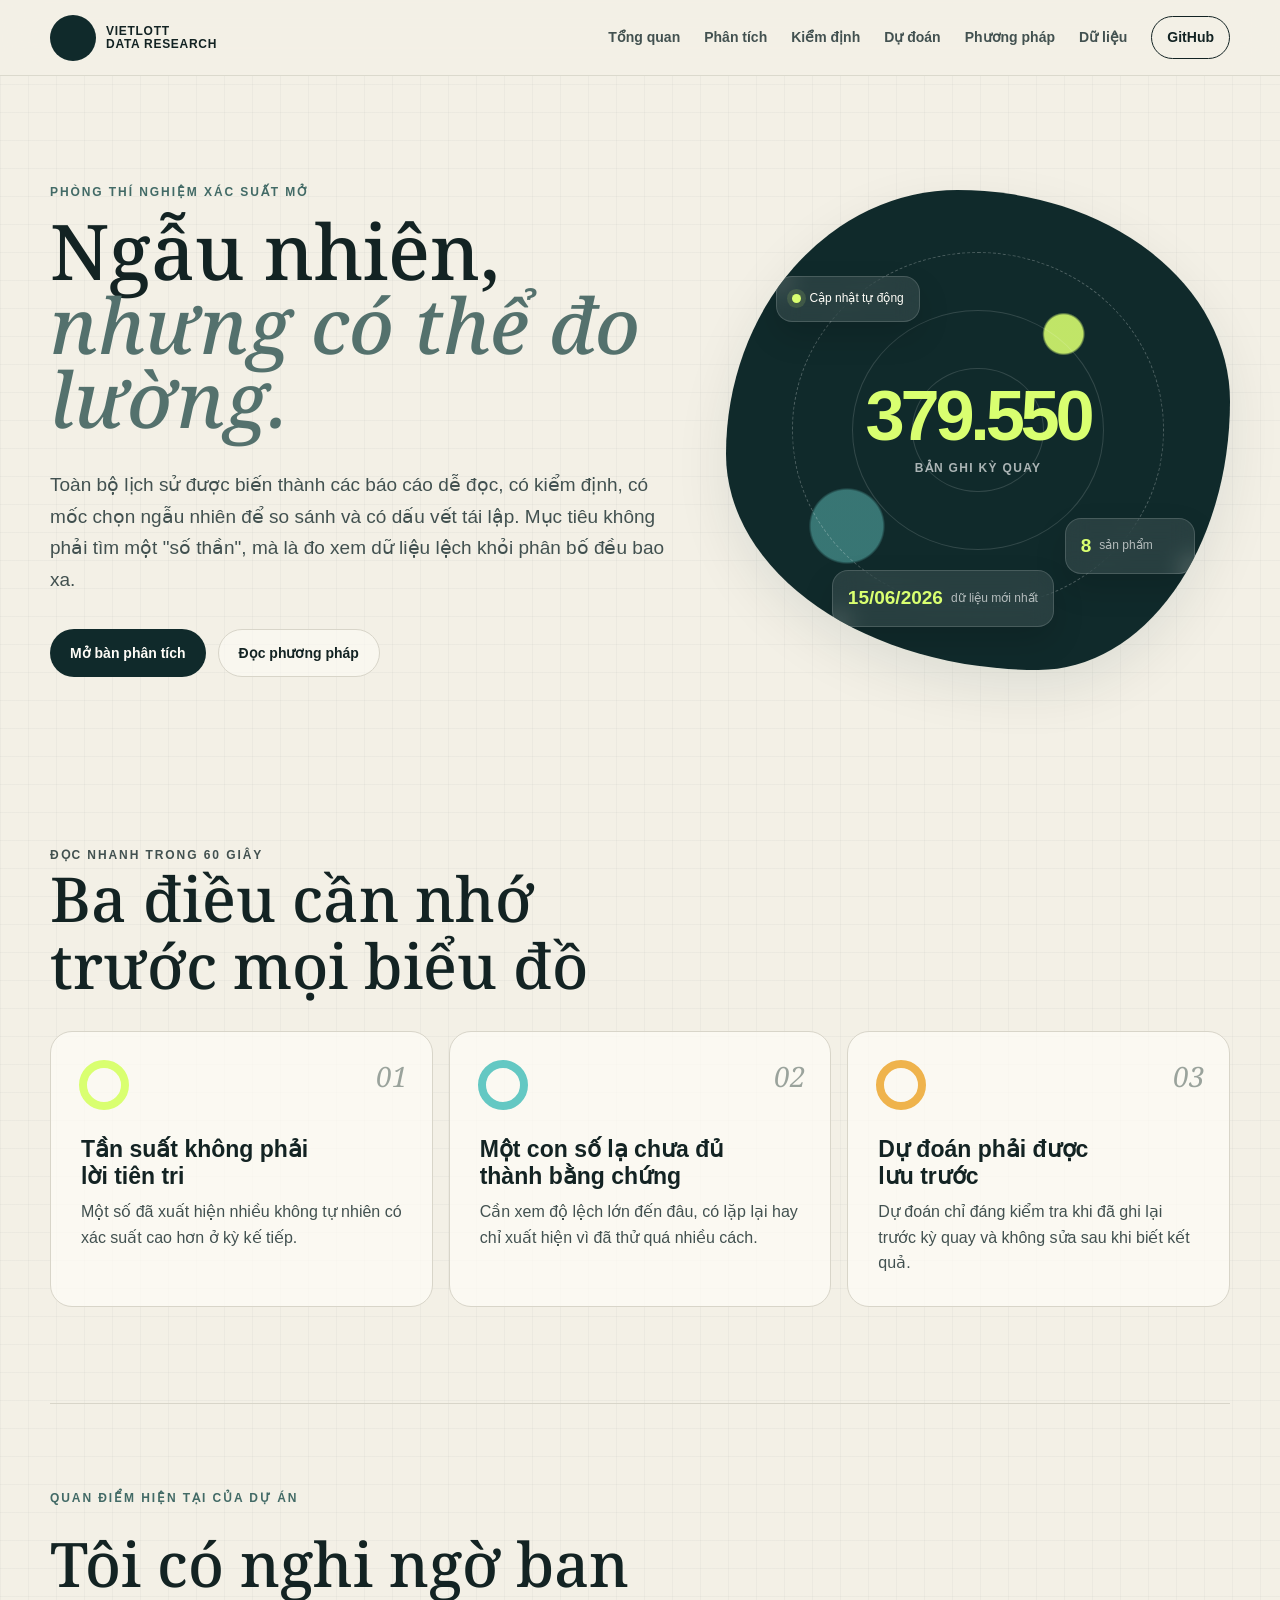
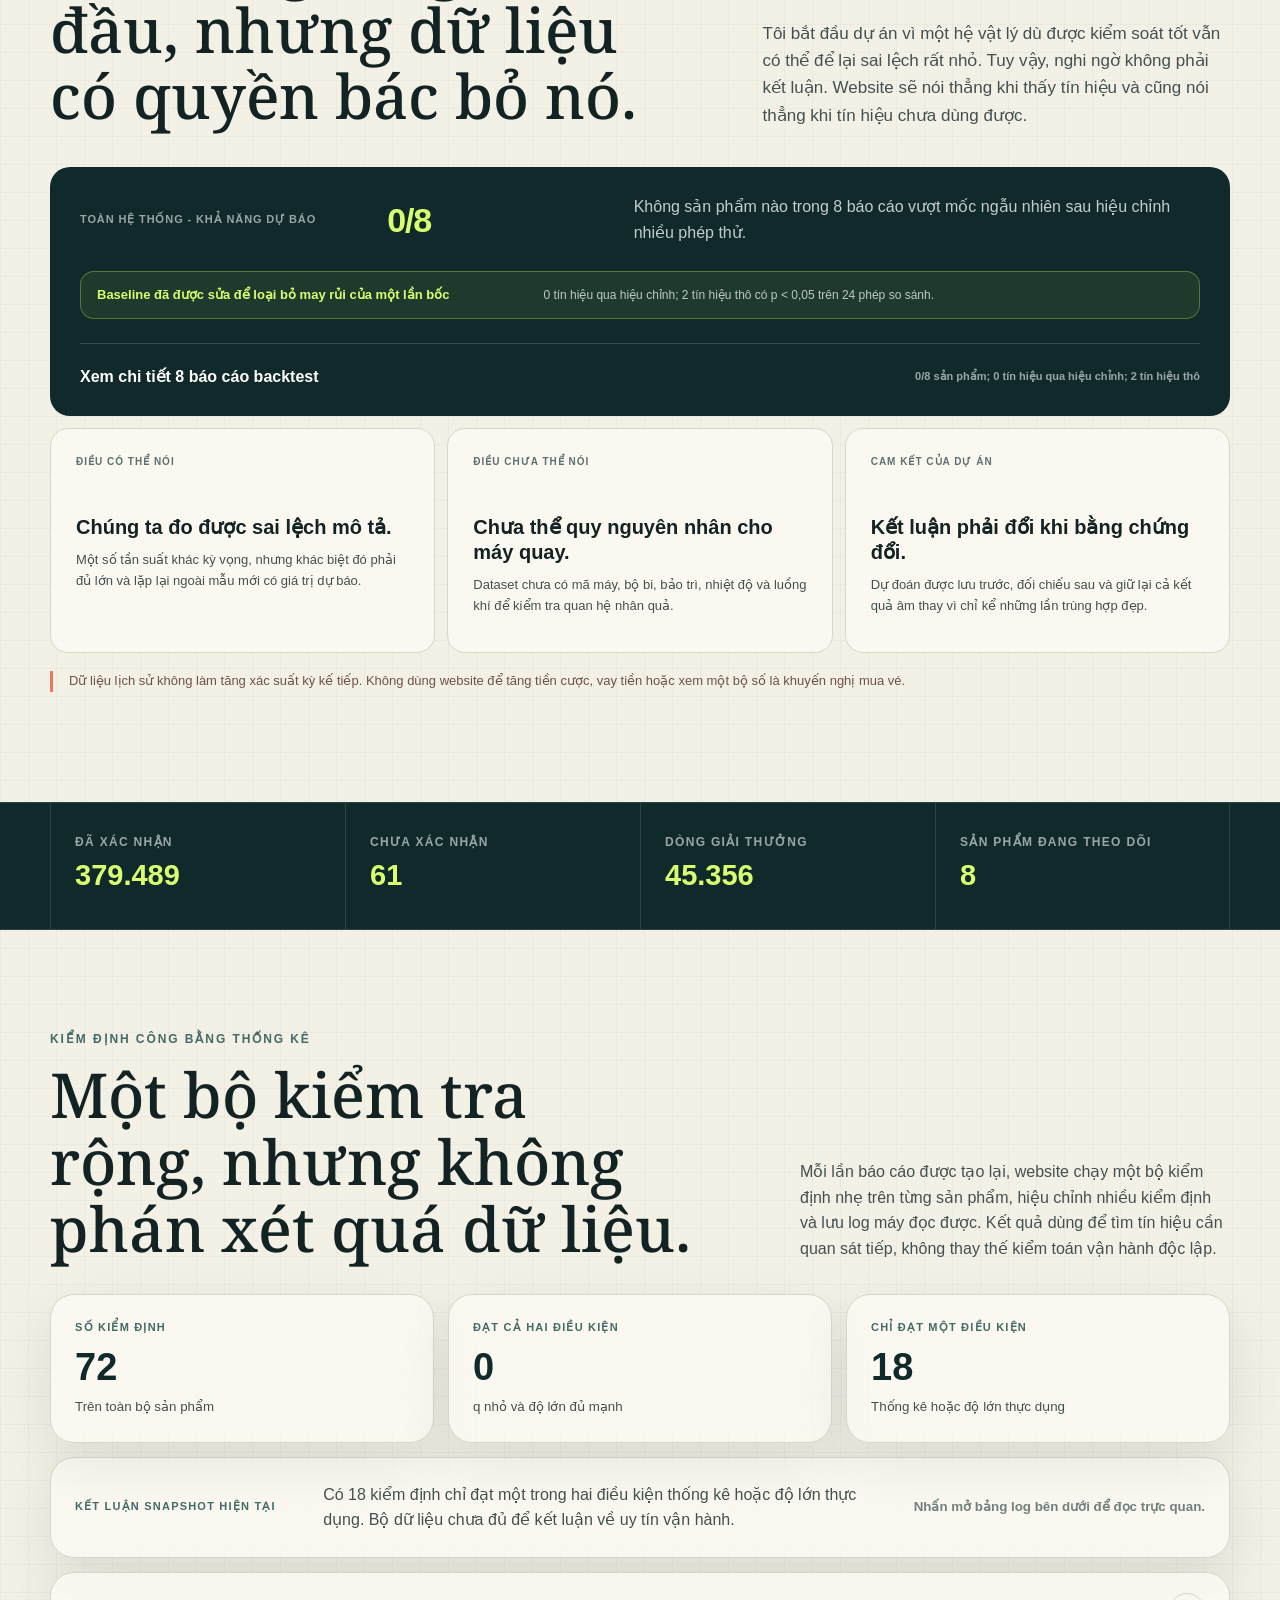
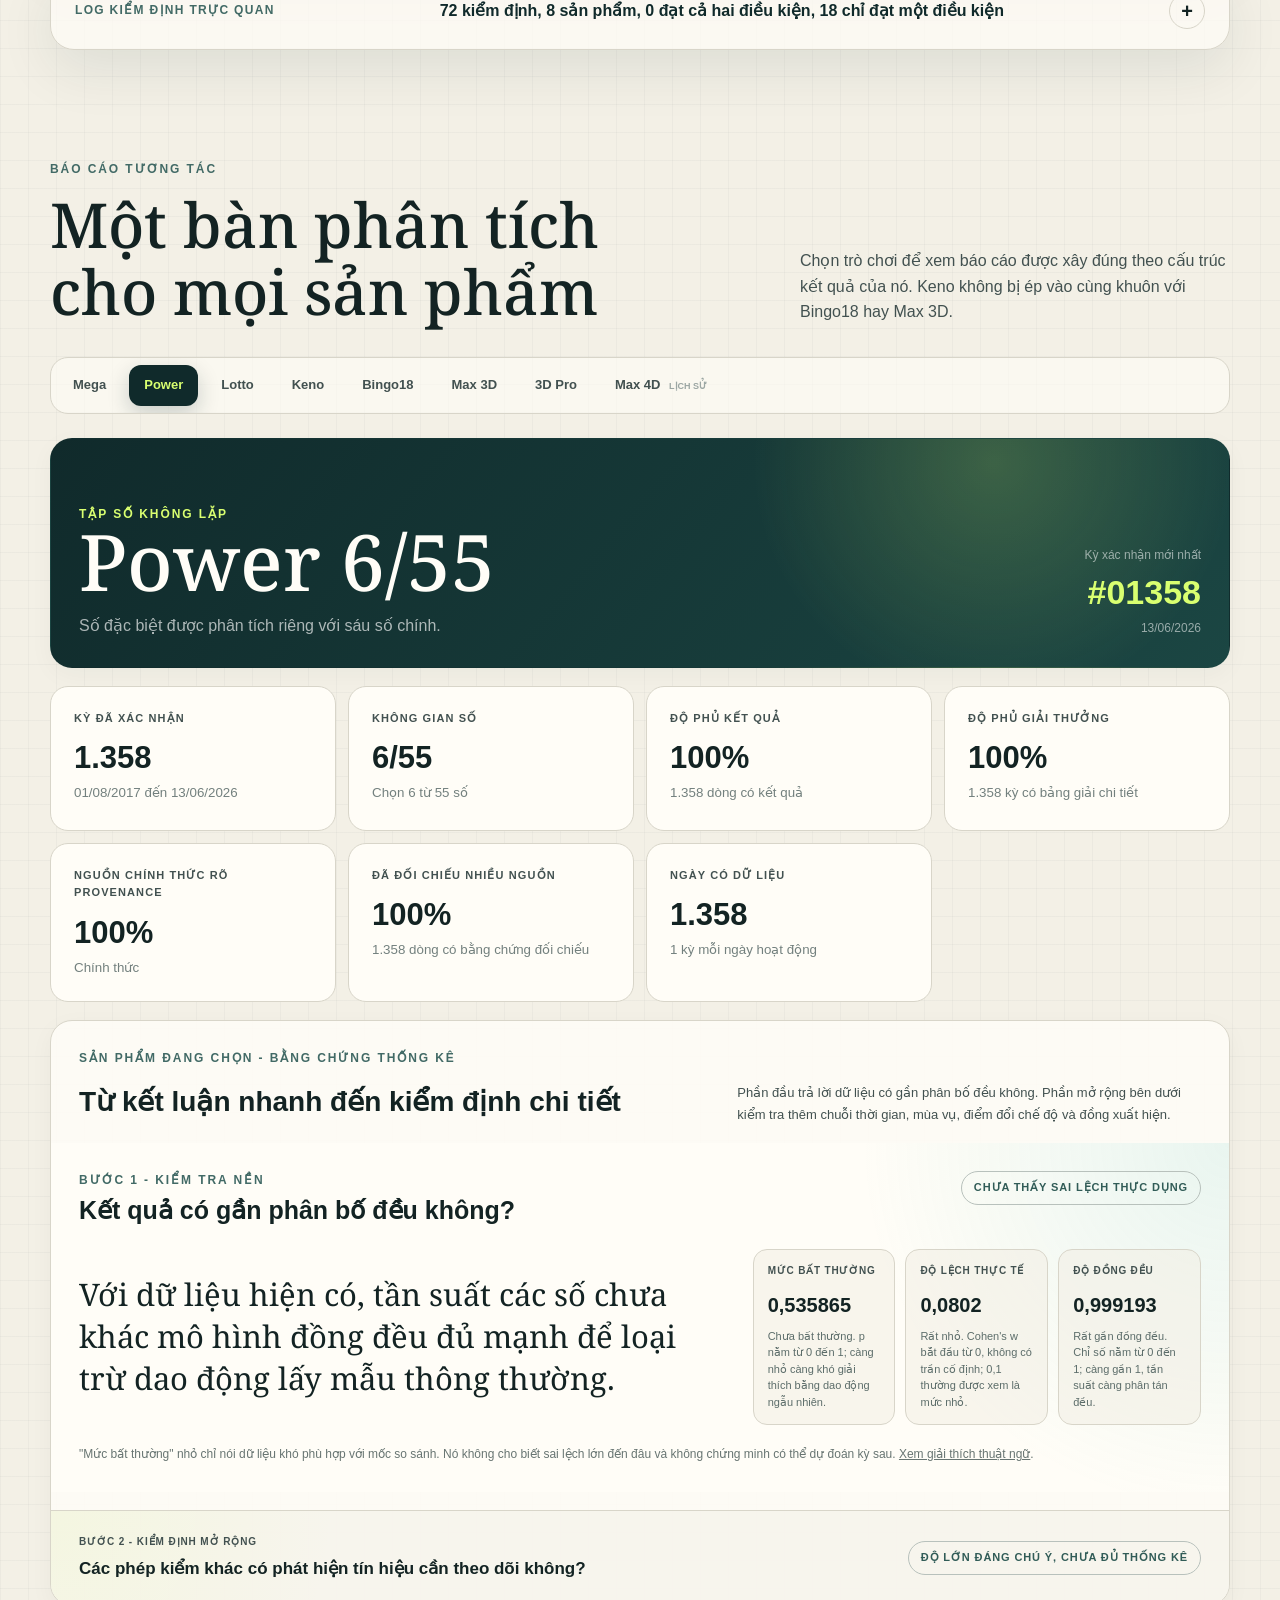
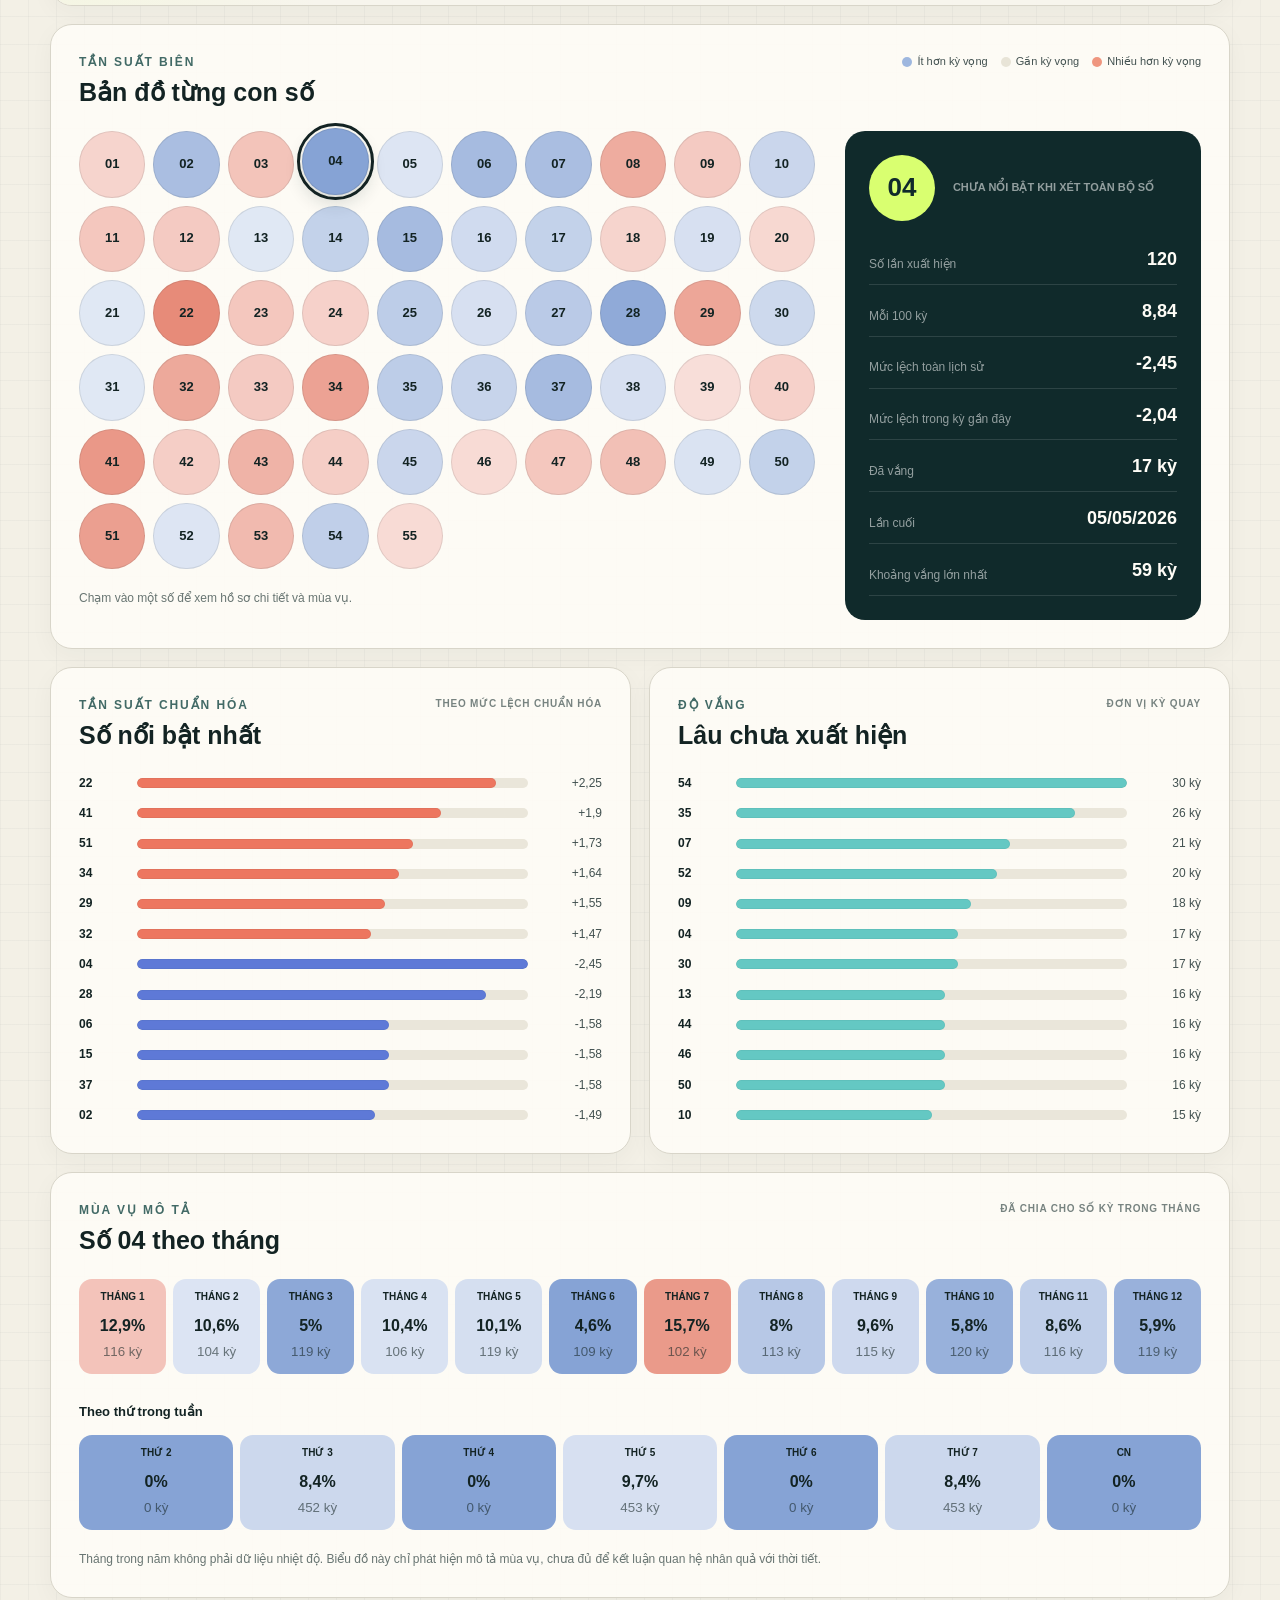
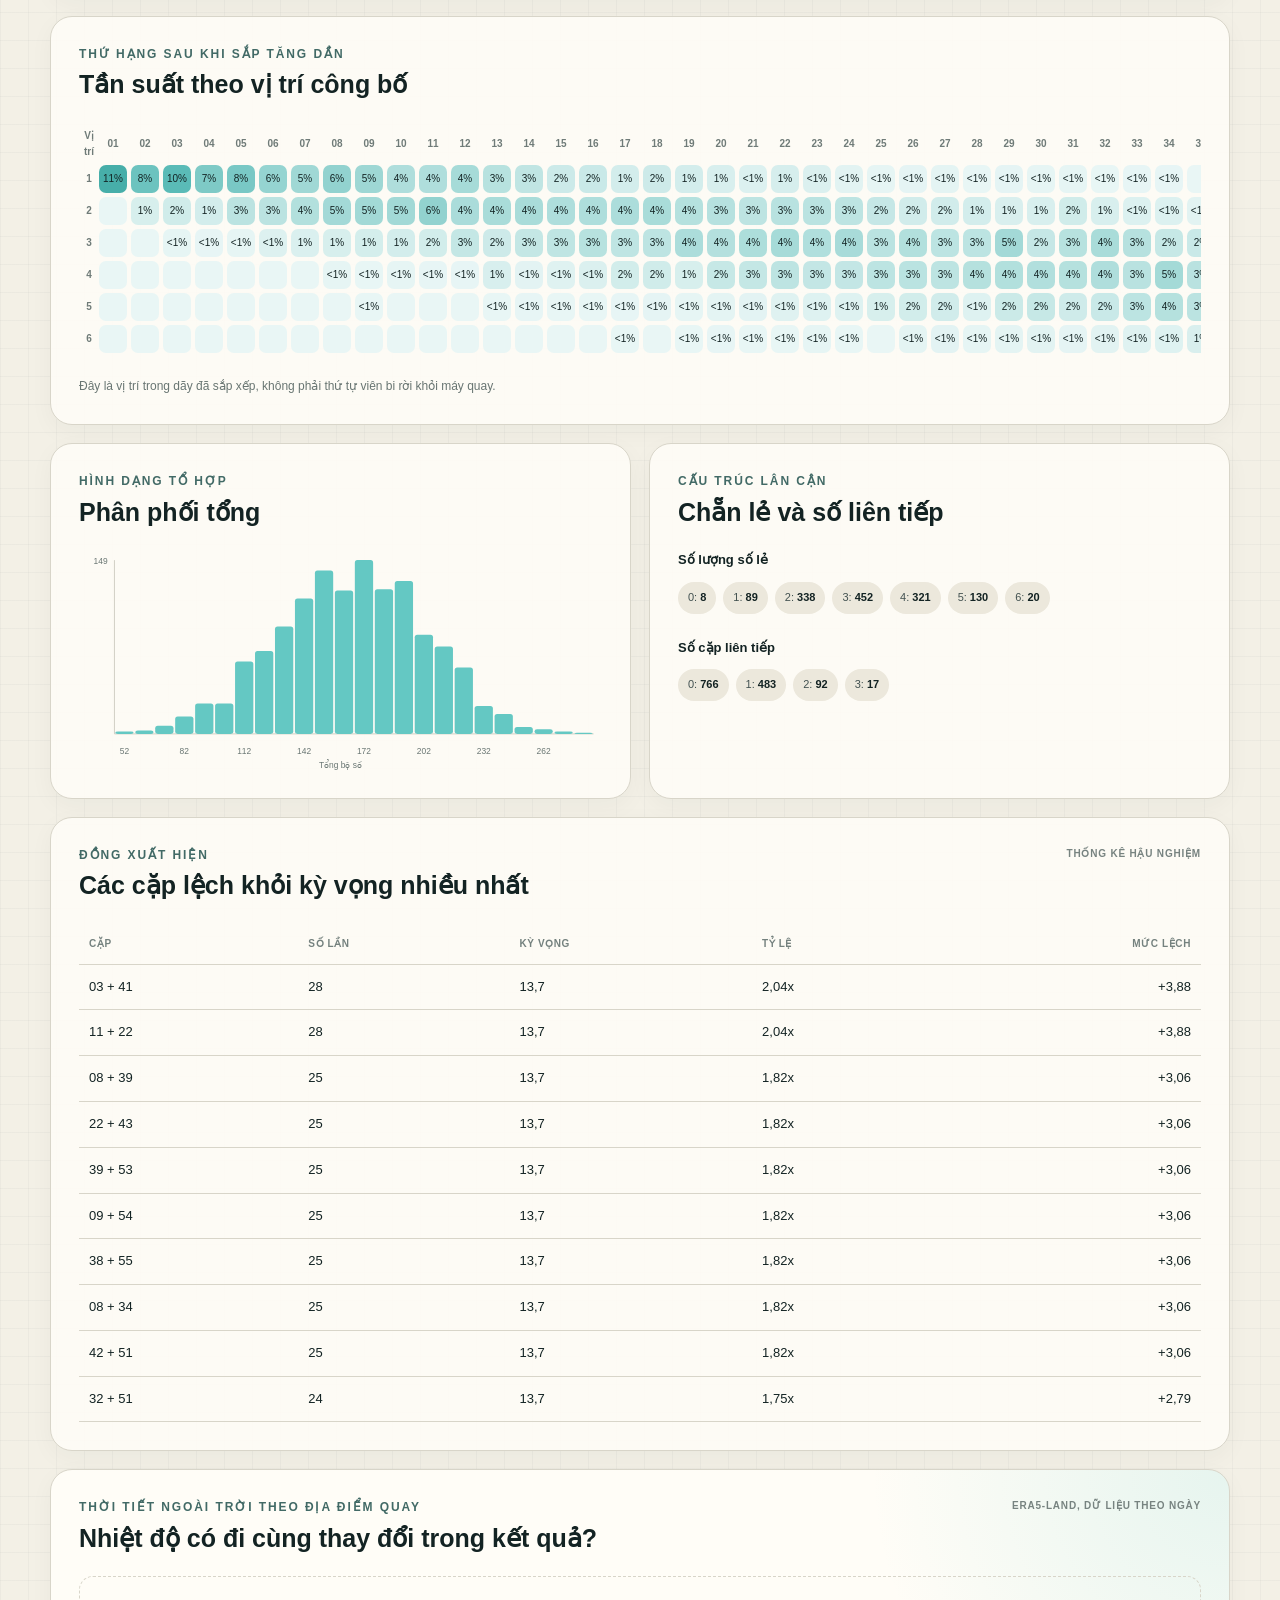
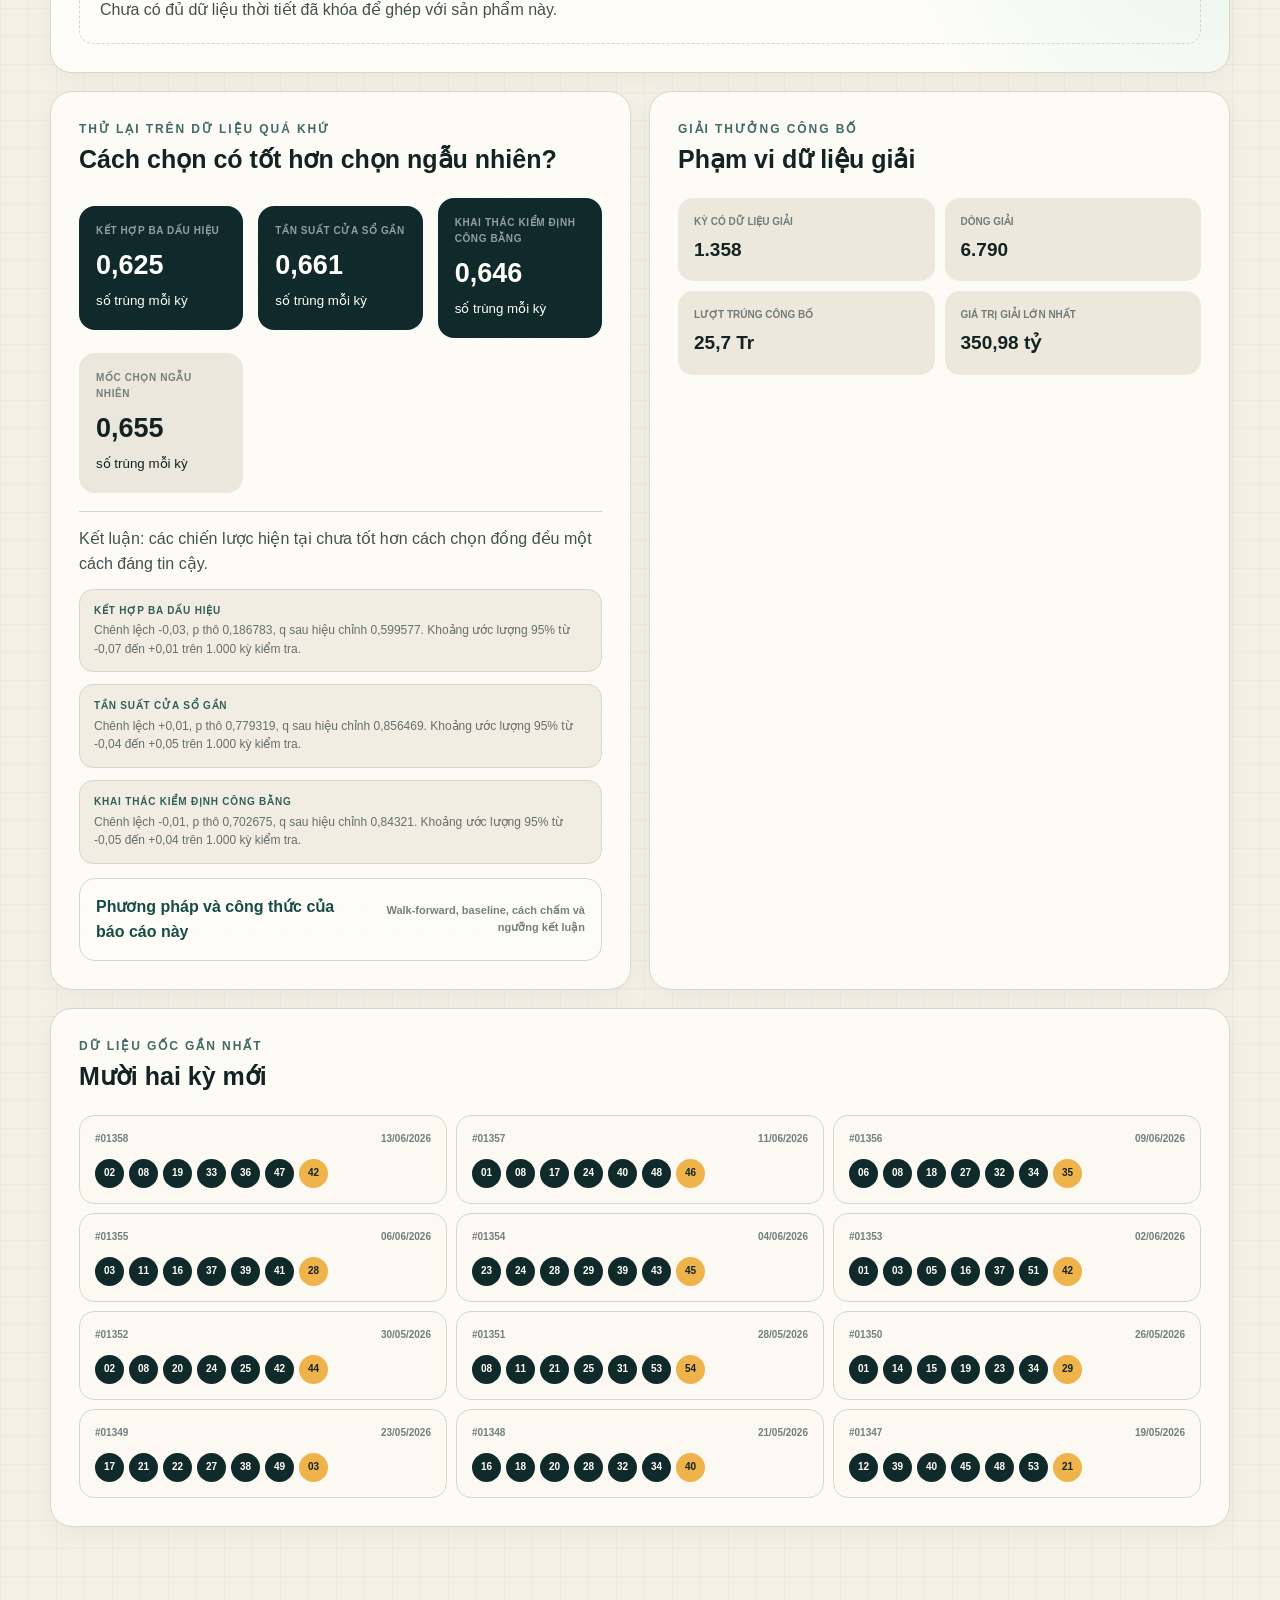
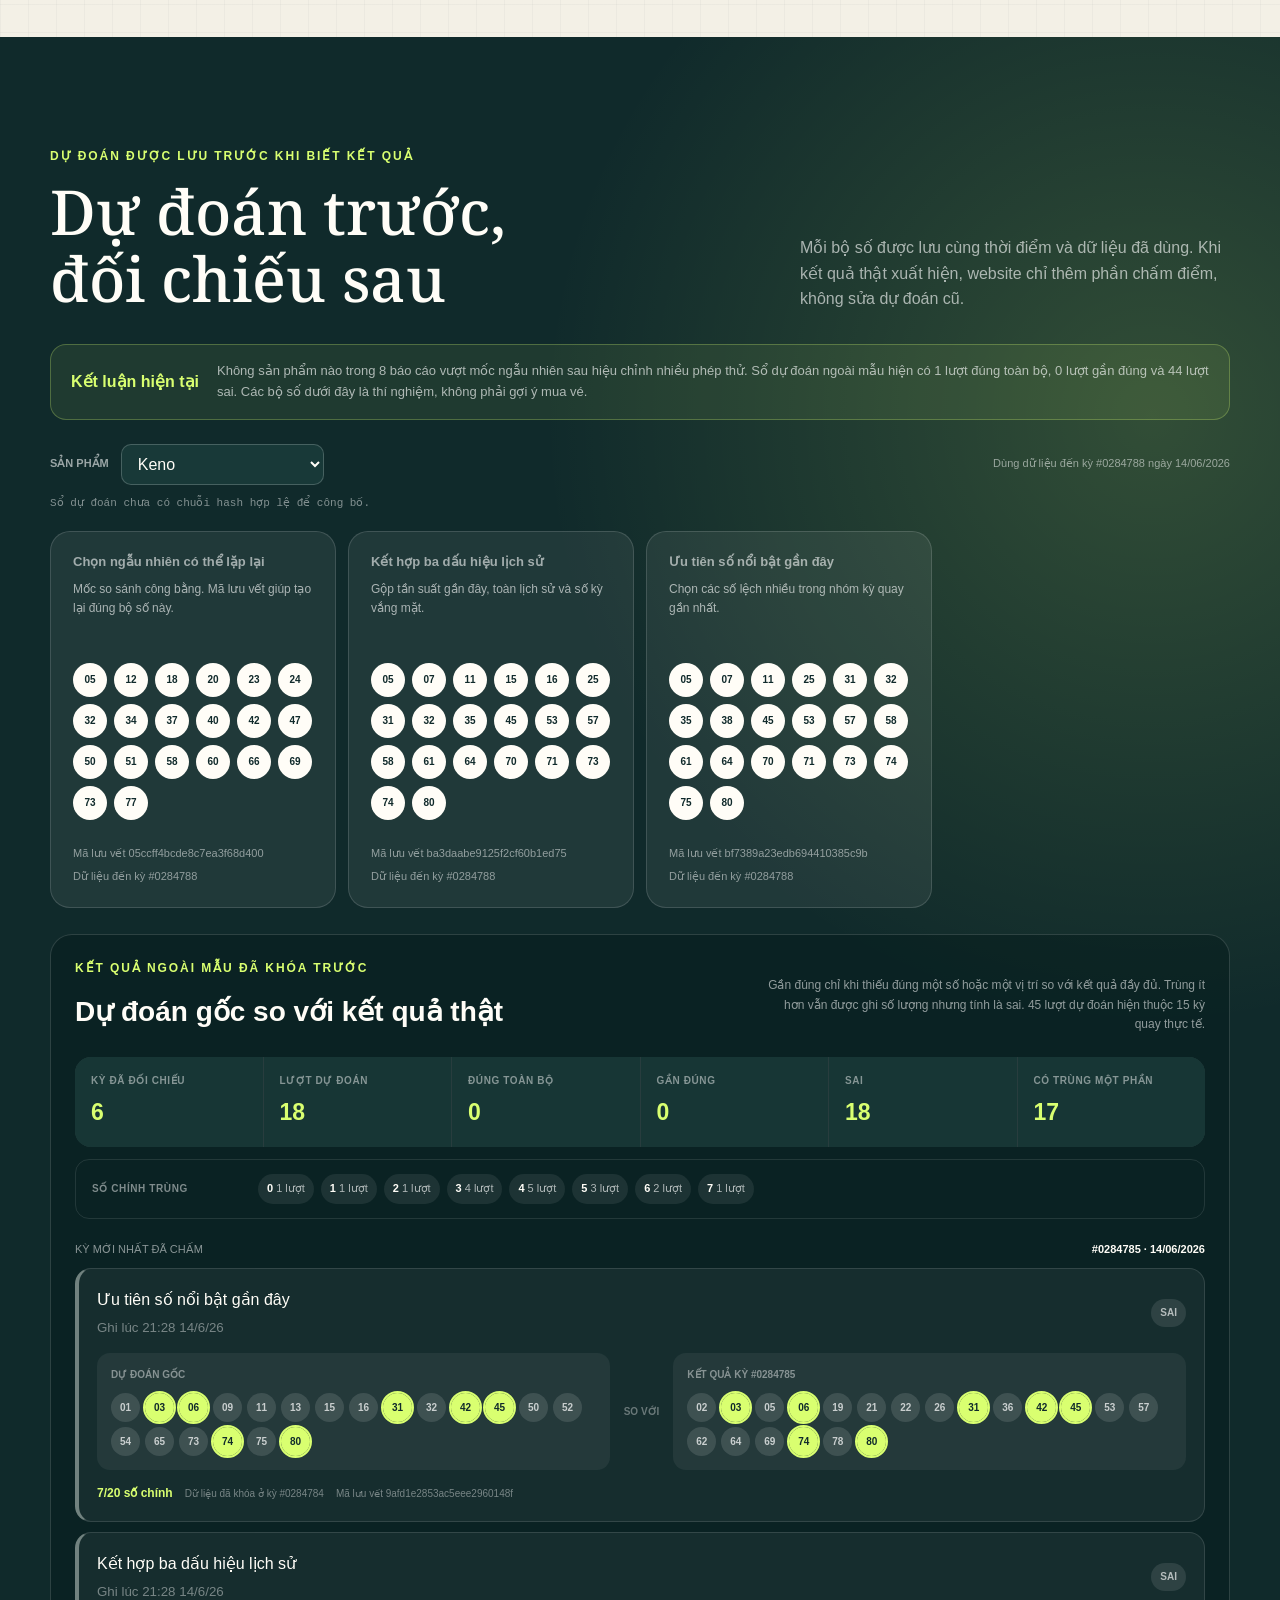
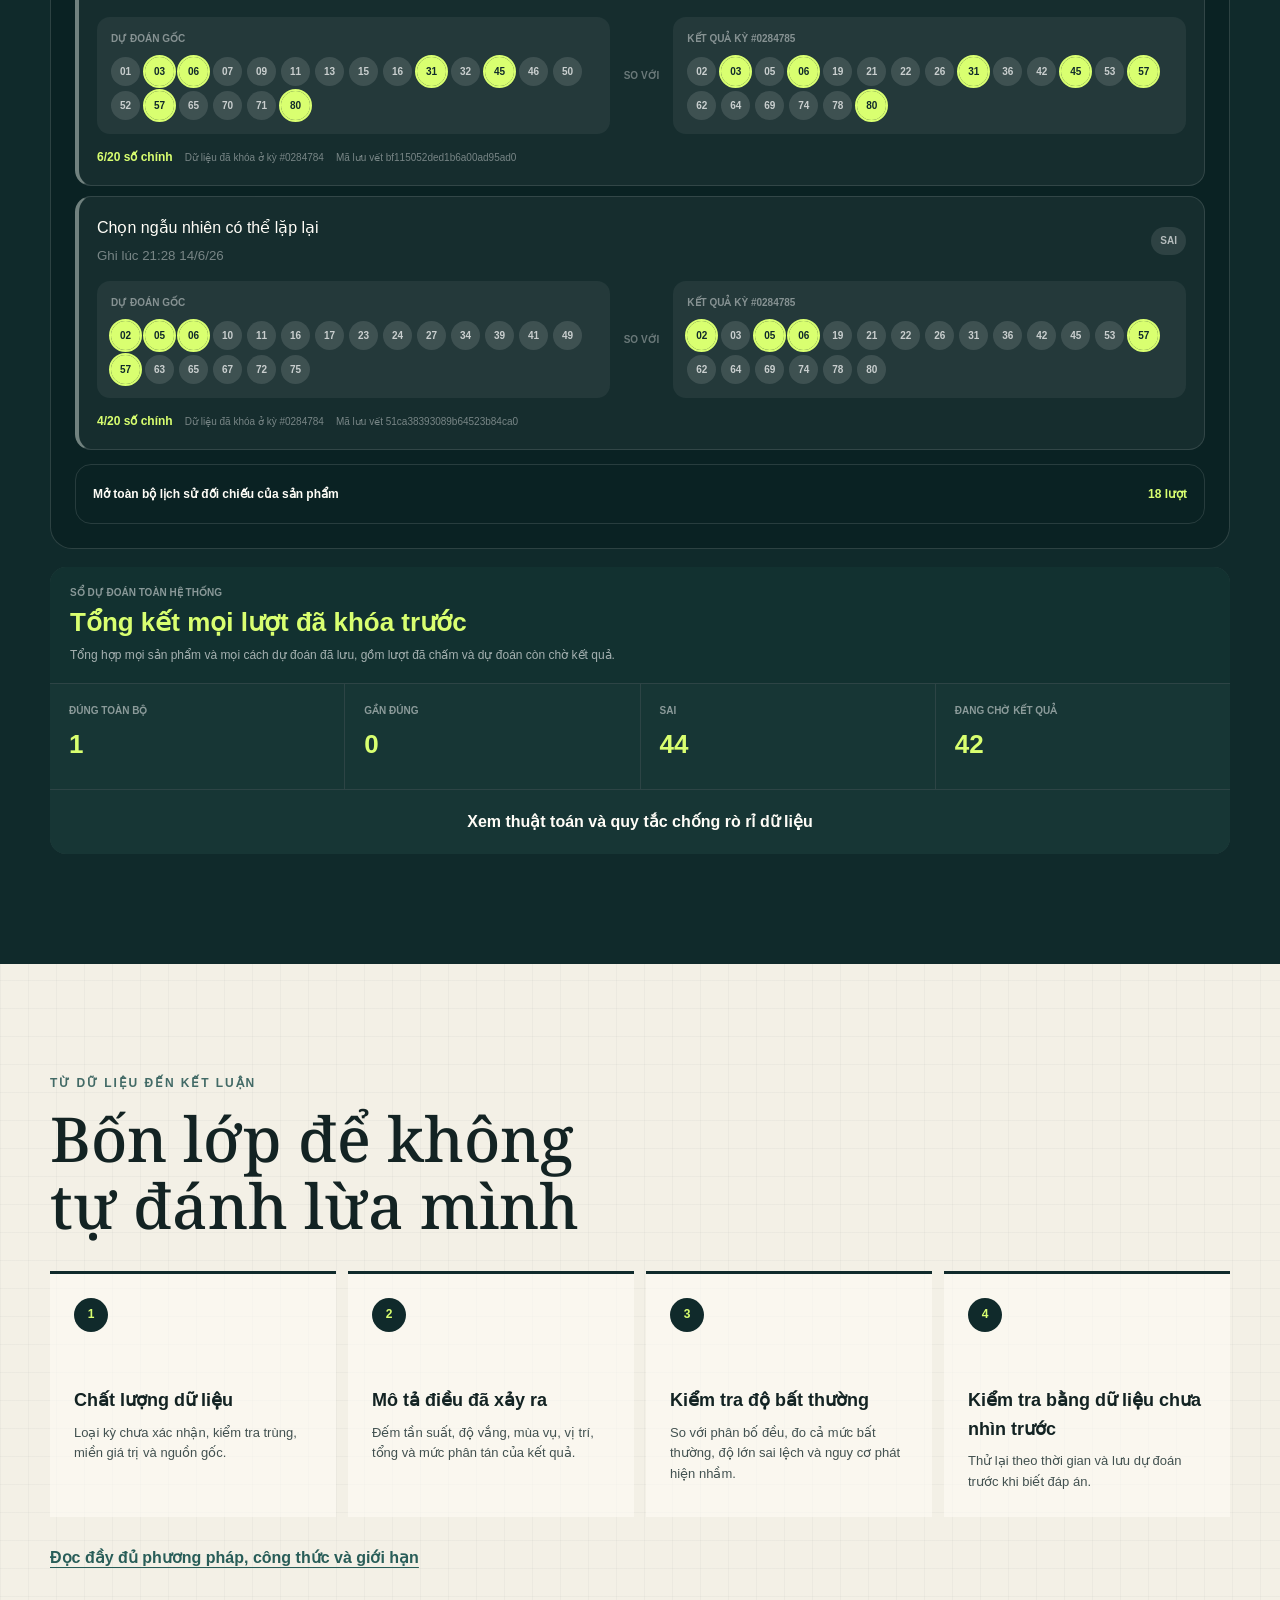
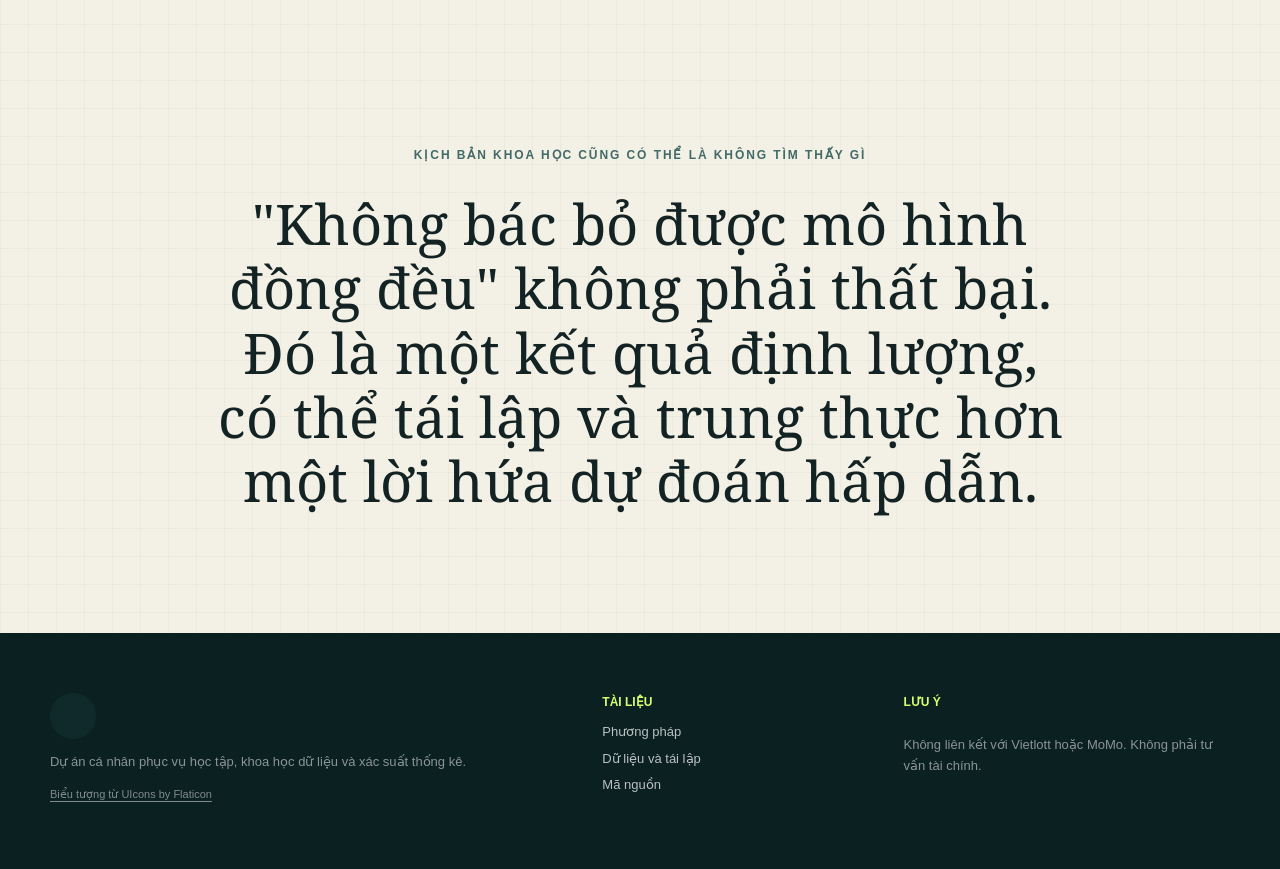
==== commit d2120576: "Công bố phụ thuộc kiểm định công bằng" ====
--- a/site/index.html
+++ b/site/index.html
@@ -8,13 +8,13 @@
   <meta property="og:title" content="Vietlott Data Research">
   <meta property="og:description" content="Đo lường tính ngẫu nhiên bằng dữ liệu, không bán giấc mơ dự đoán.">
   <title>Vietlott Data Research</title>
-  <link rel="icon" href="assets/favicon.svg" type="image/svg+xml">
+  <link rel="icon" href="assets/favicon.svg?v=20260614-9" type="image/svg+xml">
   <link rel="preconnect" href="https://fonts.googleapis.com">
   <link rel="preconnect" href="https://fonts.gstatic.com" crossorigin>
   <link rel="stylesheet" href="https://fonts.googleapis.com/css2?family=Noto+Serif:ital,wght@0,400;0,500;1,400;1,500&amp;display=swap">
   <link rel="stylesheet" href="https://cdn-uicons.flaticon.com/3.0.0/uicons-regular-rounded/css/uicons-regular-rounded.css">
-  <link rel="stylesheet" href="assets/styles.css?v=20260614-7">
-  <script src="assets/app.js?v=20260614-7" defer></script>
+  <link rel="stylesheet" href="assets/styles.css?v=20260615-13">
+  <script src="assets/app.js?v=20260615-12" defer></script>
 </head>
 <body>
   <a class="skip-link" href="#main">Bỏ qua điều hướng</a>
@@ -109,11 +109,24 @@
         </p>
       </div>
       <div class="stance-verdict">
-        <span>Kết luận từ backtest hiện có</span>
-        <strong id="verdict-backtest-count">Đang đối chiếu...</strong>
-        <p id="project-verdict-summary">
-          Đang so từng phương pháp với cách chọn ngẫu nhiên trên dữ liệu quá khứ.
-        </p>
+          <span>Toàn hệ thống - khả năng dự báo</span>
+          <strong id="verdict-backtest-count">Đang đối chiếu...</strong>
+          <p id="project-verdict-summary">
+            Đang so từng phương pháp với cách chọn ngẫu nhiên trên dữ liệu quá khứ.
+          </p>
+          <div class="backtest-method-revision">
+            <strong>Baseline đã được sửa để loại bỏ may rủi của một lần bốc</strong>
+            <span id="backtest-correction-summary">
+              Đang hiệu chỉnh đồng thời các phép so sánh trên toàn hệ thống.
+            </span>
+          </div>
+          <details class="backtest-overview-details">
+            <summary>
+              <span>Xem chi tiết 8 báo cáo backtest</span>
+              <small id="backtest-overview-summary">Đang tổng hợp từng sản phẩm</small>
+            </summary>
+            <div id="backtest-overview-list" class="backtest-overview-list"></div>
+          </details>
       </div>
       <div class="stance-grid">
         <article>
@@ -153,8 +166,8 @@
           <strong id="prize-count">...</strong>
         </div>
         <div>
-          <span>Phiên bản phương pháp</span>
-          <strong id="method-version">...</strong>
+          <span>Sản phẩm đang theo dõi</span>
+          <strong id="ribbon-product-count">...</strong>
         </div>
       </div>
     </section>
@@ -178,14 +191,14 @@
           <small>Trên toàn bộ sản phẩm</small>
         </article>
         <article>
-          <span>Cần đọc kỹ</span>
+          <span>Đạt cả hai điều kiện</span>
           <strong id="audit-review-count">...</strong>
-          <small>Sau hiệu chỉnh toàn cục</small>
+          <small>q nhỏ và độ lớn đủ mạnh</small>
         </article>
         <article>
-          <span>Cần theo dõi</span>
+          <span>Chỉ đạt một điều kiện</span>
           <strong id="audit-watch-count">...</strong>
-          <small>Tín hiệu chưa đủ kết luận</small>
+          <small>Thống kê hoặc độ lớn thực dụng</small>
         </article>
       </div>
       <div class="audit-conclusion-card">
@@ -241,41 +254,56 @@
 
         <div id="product-metrics" class="metric-grid"></div>
 
-        <section class="panel conclusion-panel">
-          <div class="panel-heading">
+        <section class="product-evidence panel" aria-labelledby="product-evidence-title">
+          <div class="product-evidence-heading">
             <div>
-              <p class="panel-kicker">So với phân bố đều</p>
-              <h3>Dữ liệu đang kể câu chuyện gì?</h3>
-            </div>
-            <span id="test-verdict" class="verdict">...</span>
-          </div>
-          <div class="conclusion-layout">
-            <p id="test-explanation" class="big-explanation">...</p>
-            <div class="test-metrics" id="test-metrics"></div>
-          </div>
-          <p class="method-note">
-            "Mức bất thường" nhỏ chỉ nói dữ liệu khó phù hợp với mốc so sánh.
-            Nó không cho biết sai lệch lớn đến đâu và không chứng minh có thể dự đoán kỳ sau.
-            <a href="phuong-phap.html#thuat-ngu">Xem giải thích thuật ngữ</a>.
-          </p>
-        </section>
-
-        <section class="panel audit-panel">
-          <div class="panel-heading">
-            <div>
-              <p class="panel-kicker">Kiểm định độc lập theo dữ liệu công khai</p>
-              <h3>Bộ kiểm định công bằng thống kê</h3>
-            </div>
-            <span id="audit-product-verdict" class="verdict">...</span>
-          </div>
-          <p id="audit-product-conclusion" class="method-note">
-            Đang đọc các kiểm định phân bố, chuỗi thời gian và đồng xuất hiện.
-          </p>
-          <div id="audit-product-metrics" class="audit-mini-grid"></div>
-          <div id="audit-test-list" class="audit-test-list"></div>
-          <details class="technical-details">
-            <summary>Thuật toán đang chạy và thuật toán chưa chạy</summary>
-            <div id="audit-method-catalog"></div>
+              <p class="panel-kicker">Sản phẩm đang chọn - bằng chứng thống kê</p>
+              <h3 id="product-evidence-title">Từ kết luận nhanh đến kiểm định chi tiết</h3>
+            </div>
+            <p>
+              Phần đầu trả lời dữ liệu có gần phân bố đều không. Phần mở rộng bên dưới
+              kiểm tra thêm chuỗi thời gian, mùa vụ, điểm đổi chế độ và đồng xuất hiện.
+            </p>
+          </div>
+
+          <div class="evidence-primary conclusion-panel">
+            <div class="panel-heading">
+              <div>
+                <p class="panel-kicker">Bước 1 - kiểm tra nền</p>
+                <h4>Kết quả có gần phân bố đều không?</h4>
+              </div>
+              <span id="test-verdict" class="verdict">...</span>
+            </div>
+            <div class="conclusion-layout">
+              <p id="test-explanation" class="big-explanation">...</p>
+              <div class="test-metrics" id="test-metrics"></div>
+            </div>
+            <p class="method-note">
+              "Mức bất thường" nhỏ chỉ nói dữ liệu khó phù hợp với mốc so sánh.
+              Nó không cho biết sai lệch lớn đến đâu và không chứng minh có thể dự đoán kỳ sau.
+              <a href="phuong-phap.html#thuat-ngu">Xem giải thích thuật ngữ</a>.
+            </p>
+          </div>
+
+          <details class="evidence-audit">
+            <summary>
+              <div>
+                <span>Bước 2 - kiểm định mở rộng</span>
+                <strong>Các phép kiểm khác có phát hiện tín hiệu cần theo dõi không?</strong>
+              </div>
+              <span id="audit-product-verdict" class="verdict">...</span>
+            </summary>
+            <div class="evidence-audit-body audit-panel">
+              <p id="audit-product-conclusion" class="method-note">
+                Đang đọc các kiểm định phân bố, chuỗi thời gian và đồng xuất hiện.
+              </p>
+              <div id="audit-product-metrics" class="audit-mini-grid"></div>
+              <div id="audit-test-list" class="audit-test-list"></div>
+              <details class="technical-details">
+                <summary>Thuật toán đang chạy và thuật toán chưa chạy</summary>
+                <div id="audit-method-catalog"></div>
+              </details>
+            </div>
           </details>
         </section>
 
@@ -440,6 +468,17 @@
           </section>
         </div>
 
+        <section class="panel weather-panel">
+          <div class="panel-heading">
+            <div>
+              <p class="panel-kicker">Thời tiết ngoài trời theo địa điểm quay</p>
+              <h3>Nhiệt độ có đi cùng thay đổi trong kết quả?</h3>
+            </div>
+            <span class="tiny-label">ERA5-Land, dữ liệu theo ngày</span>
+          </div>
+          <div id="weather-report" class="weather-report"></div>
+        </section>
+
         <div class="two-column">
           <section class="panel">
             <div class="panel-heading">
@@ -497,19 +536,51 @@
           <select id="prediction-product"></select>
           <span id="prediction-ledger-status">...</span>
         </div>
+        <p id="prediction-ledger-integrity" class="prediction-ledger-integrity">
+          Đang kiểm tra chuỗi hash của sổ dự đoán...
+        </p>
         <div id="prediction-cards" class="prediction-grid"></div>
+        <section class="prediction-results" aria-labelledby="prediction-results-title">
+          <div class="prediction-results-heading">
+            <div>
+              <p class="panel-kicker">Kết quả ngoài mẫu đã khóa trước</p>
+              <h3 id="prediction-results-title">Dự đoán gốc so với kết quả thật</h3>
+            </div>
+            <p id="prediction-near-rule">
+              Gần đúng chỉ khi thiếu đúng một số hoặc một vị trí so với kết quả đầy đủ.
+            </p>
+          </div>
+          <div id="prediction-product-summary" class="prediction-product-summary"></div>
+          <div id="prediction-latest-comparison" class="prediction-comparison-grid"></div>
+          <details class="prediction-history-panel">
+            <summary>
+              <span>Mở toàn bộ lịch sử đối chiếu của sản phẩm</span>
+              <strong id="prediction-history-count">...</strong>
+            </summary>
+            <div id="prediction-history-list" class="prediction-history-list"></div>
+          </details>
+        </section>
         <div class="archive-summary">
+          <div class="archive-summary-heading">
+            <span>Sổ dự đoán toàn hệ thống</span>
+            <strong>Tổng kết mọi lượt đã khóa trước</strong>
+            <p>Tổng hợp mọi sản phẩm và mọi cách dự đoán đã lưu, gồm lượt đã chấm và dự đoán còn chờ kết quả.</p>
+          </div>
           <div>
-            <span>Dự đoán đang chờ</span>
+            <span>Đúng toàn bộ</span>
+            <strong id="exact-predictions">...</strong>
+          </div>
+          <div>
+            <span>Gần đúng</span>
+            <strong id="near-predictions">...</strong>
+          </div>
+          <div>
+            <span>Sai</span>
+            <strong id="wrong-predictions">...</strong>
+          </div>
+          <div>
+            <span>Đang chờ kết quả</span>
             <strong id="pending-predictions">...</strong>
-          </div>
-          <div>
-            <span>Lượt đã đối chiếu</span>
-            <strong id="evaluated-predictions">...</strong>
-          </div>
-          <div>
-            <span>Phiên bản cách tính</span>
-            <strong id="prediction-version">...</strong>
           </div>
           <a href="phuong-phap.html#du-doan">Xem thuật toán và quy tắc chống rò rỉ dữ liệu</a>
         </div>
--- a/site/assets/styles.css
+++ b/site/assets/styles.css
@@ -179,6 +179,7 @@
 .closing blockquote {
   font-family: var(--font-display);
   font-kerning: normal;
+  text-wrap: balance;
 }
 
 .hero h1 {
@@ -496,6 +497,131 @@
   color: rgb(255 255 255 / 76%);
 }
 
+.backtest-method-revision {
+  display: grid;
+  grid-column: 1 / -1;
+  grid-template-columns: minmax(220px, 0.8fr) minmax(0, 1.2fr);
+  gap: 20px;
+  align-items: center;
+  padding: 14px 16px;
+  border: 1px solid rgb(207 255 77 / 30%);
+  border-radius: 14px;
+  background: rgb(207 255 77 / 8%);
+}
+
+.stance-verdict .backtest-method-revision strong {
+  color: var(--acid);
+  font-size: 13px;
+  line-height: 1.35;
+  letter-spacing: 0;
+}
+
+.backtest-method-revision span {
+  color: rgb(255 255 255 / 72%);
+  font-size: 12px;
+  line-height: 1.5;
+}
+
+.backtest-overview-details {
+  grid-column: 1 / -1;
+  border-top: 1px solid rgb(255 255 255 / 16%);
+}
+
+.backtest-overview-details summary {
+  display: flex;
+  align-items: center;
+  justify-content: space-between;
+  gap: 18px;
+  padding-top: 20px;
+  color: var(--paper);
+  cursor: pointer;
+  font-weight: 800;
+}
+
+.backtest-overview-details summary small {
+  color: rgb(255 255 255 / 58%);
+  font-size: 11px;
+  font-weight: 700;
+}
+
+.backtest-overview-list {
+  display: grid;
+  gap: 8px;
+  margin-top: 18px;
+}
+
+.backtest-overview-note {
+  padding: 14px 16px;
+  border-radius: 14px;
+  background: rgb(255 255 255 / 7%);
+  font-size: 12px;
+  line-height: 1.6;
+}
+
+.backtest-overview-row {
+  display: grid;
+  grid-template-columns: minmax(190px, 0.75fr) minmax(0, 1.25fr);
+  gap: 20px;
+  padding: 15px 16px;
+  border: 1px solid rgb(255 255 255 / 12%);
+  border-radius: 14px;
+  background: rgb(255 255 255 / 5%);
+}
+
+.backtest-overview-row.has-winner {
+  border-color: rgb(207 255 77 / 48%);
+  background: rgb(207 255 77 / 8%);
+}
+
+.backtest-overview-row > div,
+.backtest-overview-row li {
+  display: grid;
+  gap: 3px;
+}
+
+.backtest-overview-row > div > span,
+.backtest-overview-row li span {
+  color: rgb(255 255 255 / 64%);
+  font-size: 10px;
+  font-weight: 850;
+  letter-spacing: 0.06em;
+  text-transform: uppercase;
+}
+
+.backtest-overview-row > div > strong {
+  color: var(--paper);
+  font-size: 14px;
+}
+
+.backtest-overview-row small {
+  color: rgb(255 255 255 / 58%);
+  font-size: 11px;
+}
+
+.backtest-overview-row ul {
+  display: grid;
+  grid-template-columns: repeat(2, minmax(0, 1fr));
+  gap: 8px;
+  margin: 0;
+  padding: 0;
+  list-style: none;
+}
+
+.backtest-overview-row li {
+  padding: 10px 12px;
+  border-radius: 10px;
+  background: rgb(0 0 0 / 14%);
+}
+
+.backtest-overview-row li strong {
+  color: var(--paper);
+  font-size: 17px;
+}
+
+.backtest-overview-row li.is-winner strong {
+  color: var(--acid);
+}
+
 .stance-grid {
   display: grid;
   grid-template-columns: repeat(3, 1fr);
@@ -764,6 +890,21 @@
   color: #9d3c2b;
 }
 
+.audit-status-pill.statistically_notable {
+  background: rgb(239 179 76 / 18%);
+  color: #8a5b12;
+}
+
+.audit-status-pill.practically_large {
+  background: rgb(83 189 184 / 18%);
+  color: #236d69;
+}
+
+.audit-status-pill.both {
+  background: rgb(237 118 95 / 18%);
+  color: #9d3c2b;
+}
+
 .audit-status-pill.skipped {
   background: #ebe3d2;
   color: #756751;
@@ -784,6 +925,21 @@
   border-left-color: var(--coral);
 }
 
+.audit-signal-card.statistically_notable,
+.audit-product-card.statistically_notable {
+  border-left-color: var(--amber);
+}
+
+.audit-signal-card.practically_large,
+.audit-product-card.practically_large {
+  border-left-color: var(--aqua);
+}
+
+.audit-signal-card.both,
+.audit-product-card.both {
+  border-left-color: var(--coral);
+}
+
 .audit-signal-card.pass,
 .audit-product-card.pass {
   border-left-color: #9ab7a5;
@@ -797,6 +953,40 @@
 .audit-signal-card p {
   margin: 8px 0 0;
   color: var(--ink-soft);
+}
+
+.threshold-sensitivity-grid {
+  display: grid;
+  grid-template-columns: repeat(4, minmax(0, 1fr));
+  gap: 8px;
+  margin: 14px 0 0;
+}
+
+.threshold-sensitivity-grid div {
+  padding: 10px;
+  border: 1px solid var(--line);
+  border-radius: 12px;
+  background: rgb(255 253 247 / 74%);
+}
+
+.threshold-sensitivity-grid dt {
+  color: #55716d;
+  font-size: 11px;
+  font-weight: 900;
+}
+
+.threshold-sensitivity-grid dd {
+  margin: 4px 0 0;
+  color: var(--forest);
+  font-size: 20px;
+  font-weight: 900;
+}
+
+.threshold-sensitivity-grid small {
+  display: block;
+  margin-top: 2px;
+  color: var(--ink-soft);
+  font-size: 11px;
 }
 
 .audit-log-products {
@@ -868,17 +1058,28 @@
   display: flex;
   gap: 10px;
   justify-content: flex-end;
-  padding-top: 2px;
+  padding: 2px 24px 24px;
 }
 
 .audit-log-actions a {
+  display: inline-flex;
+  min-height: 44px;
+  align-items: center;
+  justify-content: center;
   padding: 10px 14px;
   border: 1px solid var(--forest);
   border-radius: 999px;
+  background: var(--paper);
+  box-shadow: 0 4px 12px rgb(16 42 43 / 5%);
   color: var(--forest);
   font-size: 13px;
   font-weight: 900;
   text-decoration: none;
+}
+
+.audit-log-actions a:hover {
+  background: var(--forest);
+  color: var(--paper);
 }
 
 .analysis-section {
@@ -1027,7 +1228,7 @@
 
 .metric-grid {
   display: grid;
-  grid-template-columns: repeat(5, 1fr);
+  grid-template-columns: repeat(auto-fit, minmax(240px, 1fr));
   gap: 12px;
 }
 
@@ -1073,10 +1274,49 @@
   margin: 0;
   font-size: 25px;
   line-height: 1.15;
+  text-wrap: balance;
 }
 
 .panel-heading .panel-kicker {
   margin-bottom: 6px;
+}
+
+.product-evidence {
+  display: grid;
+  gap: 18px;
+  padding: 0;
+  overflow: hidden;
+}
+
+.product-evidence-heading {
+  display: grid;
+  grid-template-columns: 1fr minmax(300px, 0.75fr);
+  gap: 40px;
+  align-items: end;
+  padding: 28px 28px 0;
+}
+
+.product-evidence-heading h3 {
+  margin: 4px 0 0;
+  font-size: 28px;
+}
+
+.product-evidence-heading > p {
+  margin: 0;
+  color: var(--ink-soft);
+  font-size: 13px;
+  line-height: 1.65;
+}
+
+.evidence-primary {
+  padding: 28px;
+}
+
+.evidence-primary .panel-heading h4 {
+  margin: 0;
+  font-size: 25px;
+  line-height: 1.15;
+  text-wrap: balance;
 }
 
 .conclusion-panel {
@@ -1119,11 +1359,15 @@
 
 .test-metrics {
   display: grid;
-  grid-template-columns: repeat(3, 1fr);
+  grid-template-columns: repeat(3, minmax(0, 1fr));
   gap: 10px;
 }
 
 .test-metric {
+  display: flex;
+  min-width: 0;
+  min-height: 174px;
+  flex-direction: column;
   padding: 14px;
   border: 1px solid var(--line);
   border-radius: 14px;
@@ -1136,13 +1380,25 @@
   font-size: 10px;
   font-weight: 850;
   letter-spacing: 0.08em;
+  line-height: 1.35;
+  text-wrap: balance;
   text-transform: uppercase;
 }
 
 .test-metric strong {
   display: block;
-  margin-top: 5px;
+  margin-top: 16px;
   font-size: 20px;
+  line-height: 1.1;
+  overflow-wrap: anywhere;
+}
+
+.test-metric small {
+  display: block;
+  margin-top: 12px;
+  color: #5c6d6a;
+  font-size: 11px;
+  line-height: 1.5;
 }
 
 .audit-panel {
@@ -1151,6 +1407,44 @@
     var(--paper);
 }
 
+.evidence-audit {
+  border-top: 1px solid var(--line);
+  background:
+    radial-gradient(circle at 0 0, rgb(217 255 112 / 10%), transparent 24%),
+    rgb(246 243 234 / 72%);
+}
+
+.evidence-audit > summary {
+  display: flex;
+  min-height: 94px;
+  gap: 24px;
+  align-items: center;
+  justify-content: space-between;
+  padding: 22px 28px;
+  cursor: pointer;
+}
+
+.evidence-audit > summary > div {
+  display: grid;
+  gap: 5px;
+}
+
+.evidence-audit > summary > div > span {
+  color: var(--ink-soft);
+  font-size: 10px;
+  font-weight: 850;
+  letter-spacing: 0.09em;
+  text-transform: uppercase;
+}
+
+.evidence-audit > summary strong {
+  font-size: 17px;
+}
+
+.evidence-audit-body {
+  padding: 0 28px 28px;
+}
+
 .audit-mini-grid {
   display: grid;
   grid-template-columns: repeat(5, 1fr);
@@ -1159,21 +1453,302 @@
 }
 
 .audit-mini-grid article {
+  display: flex;
+  min-width: 0;
+  min-height: 128px;
+  flex-direction: column;
   padding: 14px;
   border: 1px solid var(--line);
   border-radius: 15px;
   background: rgb(243 240 230 / 58%);
 }
 
+.audit-mini-grid span {
+  min-height: 34px;
+  line-height: 1.45;
+  text-wrap: balance;
+}
+
 .audit-mini-grid strong {
   display: block;
+  margin-top: 14px;
+  font-size: 20px;
+  line-height: 1.1;
+}
+
+.audit-test-list {
+  display: block;
+}
+
+.audit-test-details {
+  overflow: hidden;
+  border: 1px solid var(--line);
+  border-radius: 18px;
+  background: rgb(255 253 247 / 72%);
+}
+
+.audit-test-details summary {
+  display: flex;
+  align-items: center;
+  justify-content: space-between;
+  gap: 14px;
+  padding: 15px 16px;
+  cursor: pointer;
+  list-style: none;
+}
+
+.audit-test-details summary::-webkit-details-marker {
+  display: none;
+}
+
+.audit-test-details summary::after {
+  flex: 0 0 auto;
+  content: "Mở chi tiết";
+  padding: 8px 12px;
+  border: 1px solid var(--ink);
+  border-radius: 999px;
+  color: var(--ink);
+  font-size: 12px;
+  font-weight: 900;
+}
+
+.audit-test-details[open] summary {
+  border-bottom: 1px solid var(--line);
+}
+
+.audit-test-details[open] summary::after {
+  content: "Thu gọn";
+}
+
+.audit-test-details summary span {
+  color: #5c6d6a;
+  font-size: 11px;
+  font-weight: 850;
+  letter-spacing: 0.08em;
+  text-transform: uppercase;
+}
+
+.audit-test-details summary strong {
+  display: block;
+  font-size: 17px;
+}
+
+.audit-test-list-inner {
+  display: grid;
+  gap: 10px;
+  padding: 12px;
+}
+
+.audit-stat-guide {
+  padding: 16px;
+  border: 1px solid #bdd0c9;
+  border-radius: 14px;
+  background: #eef6f1;
+}
+
+.audit-stat-guide > strong {
+  display: block;
+  margin-bottom: 8px;
+  color: var(--forest);
+  font-size: 16px;
+}
+
+.audit-stat-guide p {
+  margin: 5px 0;
+  color: #4d625e;
+  font-size: 12px;
+  line-height: 1.55;
+}
+
+.weather-panel {
+  background:
+    radial-gradient(circle at 100% 0, rgb(100 200 195 / 16%), transparent 30%),
+    var(--paper);
+}
+
+.weather-panel .panel-heading {
+  align-items: flex-start;
+}
+
+.weather-conclusion {
+  display: grid;
+  grid-template-columns: minmax(0, 1.6fr) minmax(220px, 0.7fr);
+  gap: 1px;
+  overflow: hidden;
+  border: 1px solid var(--line);
+  border-radius: 18px;
+  background: var(--line);
+}
+
+.weather-conclusion > div {
+  padding: 20px;
+  background: #f8f5ec;
+}
+
+.weather-conclusion span,
+.weather-band-heading span,
+.weather-band-grid span,
+.weather-association > span {
+  display: block;
+  color: #426a66;
+  font-size: 10px;
+  font-weight: 900;
+  letter-spacing: 0.1em;
+  text-transform: uppercase;
+}
+
+.weather-conclusion strong {
+  display: block;
   margin-top: 8px;
-  font-size: 20px;
-}
-
-.audit-test-list {
-  display: grid;
+  font-size: 18px;
+  line-height: 1.4;
+}
+
+.weather-coverage strong {
+  color: var(--forest);
+  font-size: 30px;
+  line-height: 1;
+}
+
+.weather-coverage small {
+  display: block;
+  margin-top: 8px;
+  color: var(--ink-soft);
+  line-height: 1.5;
+}
+
+.weather-venue-note {
+  margin: 12px 0 0;
+  color: var(--ink-soft);
+  font-size: 12px;
+}
+
+.weather-association-grid {
+  display: grid;
+  grid-template-columns: repeat(2, minmax(0, 1fr));
+  gap: 12px;
+  margin-top: 18px;
+}
+
+.weather-association {
+  padding: 18px;
+  border: 1px solid var(--line);
+  border-radius: 16px;
+  background: rgb(255 253 247 / 74%);
+}
+
+.weather-association.watch {
+  border-color: #e5aa71;
+  background: #fff5e8;
+}
+
+.weather-association > strong {
+  display: block;
+  margin-top: 7px;
+  font-size: 22px;
+}
+
+.weather-association dl {
+  display: grid;
+  grid-template-columns: repeat(3, 1fr);
+  gap: 8px;
+  margin: 15px 0 0;
+}
+
+.weather-association dl div {
+  padding: 9px;
+  border-radius: 11px;
+  background: #eeeadf;
+}
+
+.weather-association dt {
+  color: #667673;
+  font-size: 9px;
+  font-weight: 850;
+  text-transform: uppercase;
+}
+
+.weather-association dd {
+  margin: 4px 0 0;
+  font-weight: 900;
+}
+
+.weather-association p {
+  margin: 13px 0 0;
+  color: var(--ink-soft);
+  font-size: 12px;
+  line-height: 1.55;
+}
+
+.weather-band-heading {
+  display: flex;
+  align-items: end;
+  justify-content: space-between;
+  gap: 20px;
+  margin-top: 22px;
+}
+
+.weather-band-heading small {
+  color: var(--ink-soft);
+}
+
+.weather-band-grid {
+  display: grid;
+  grid-template-columns: repeat(3, minmax(0, 1fr));
   gap: 10px;
+  margin-top: 10px;
+}
+
+.weather-band-grid article {
+  padding: 16px;
+  border: 1px solid var(--line);
+  border-radius: 15px;
+  background: #f8f5ec;
+}
+
+.weather-band-grid strong {
+  display: block;
+  margin-top: 8px;
+  color: var(--forest);
+  font-size: 24px;
+}
+
+.weather-band-grid small {
+  display: block;
+  margin-top: 7px;
+  color: var(--ink-soft);
+  line-height: 1.5;
+}
+
+.weather-method {
+  margin-top: 14px;
+  padding: 14px 16px;
+  border: 1px solid var(--line);
+  border-radius: 14px;
+  background: #f8f5ec;
+}
+
+.weather-method summary {
+  cursor: pointer;
+  font-weight: 850;
+}
+
+.weather-method p,
+.weather-method li {
+  color: var(--ink-soft);
+  font-size: 12px;
+  line-height: 1.6;
+}
+
+.weather-empty {
+  padding: 20px;
+  border: 1px dashed var(--line);
+  border-radius: 14px;
+  color: var(--ink-soft);
+}
+
+.audit-test-details:not([open]) > .audit-test-list-inner {
+  display: none;
 }
 
 .audit-test-row {
@@ -1199,6 +1774,18 @@
   border-left-color: var(--coral);
 }
 
+.audit-test-row.statistically_notable {
+  border-left-color: var(--amber);
+}
+
+.audit-test-row.practically_large {
+  border-left-color: var(--aqua);
+}
+
+.audit-test-row.both {
+  border-left-color: var(--coral);
+}
+
 .audit-test-row.skipped {
   border-left-color: #b9b3a5;
 }
@@ -1249,6 +1836,94 @@
   font-weight: 900;
 }
 
+.position-residual-panel {
+  margin-top: 18px;
+  padding: 24px;
+  border: 1px solid var(--line);
+  border-radius: 22px;
+  background: rgb(255 253 247 / 72%);
+}
+
+.position-residual-heading {
+  display: flex;
+  gap: 30px;
+  align-items: end;
+  justify-content: space-between;
+}
+
+.position-residual-heading > div {
+  display: grid;
+  gap: 6px;
+}
+
+.position-residual-heading span {
+  color: var(--teal);
+  font-size: 11px;
+  font-weight: 850;
+  letter-spacing: 0.12em;
+  text-transform: uppercase;
+}
+
+.position-residual-heading strong {
+  font-size: 22px;
+}
+
+.position-residual-heading p {
+  max-width: 560px;
+  margin: 0;
+  color: var(--muted);
+  font-size: 12px;
+}
+
+.position-residual-scroll {
+  margin-top: 20px;
+  overflow-x: auto;
+}
+
+.position-residual-grid {
+  display: grid;
+  gap: 8px;
+  min-width: 720px;
+}
+
+.position-residual-row {
+  display: grid;
+  grid-template-columns: 72px repeat(10, minmax(52px, 1fr));
+  gap: 6px;
+  align-items: stretch;
+}
+
+.position-residual-row > span {
+  align-self: center;
+  color: var(--muted);
+  font-size: 11px;
+  font-weight: 800;
+}
+
+.position-residual-row > div {
+  display: grid;
+  gap: 3px;
+  min-height: 58px;
+  place-content: center;
+  border: 1px solid rgb(10 46 47 / 9%);
+  border-radius: 10px;
+  text-align: center;
+}
+
+.position-residual-row b {
+  font-size: 11px;
+}
+
+.position-residual-row strong {
+  font-size: 14px;
+}
+
+.position-residual-panel > small {
+  display: block;
+  margin-top: 14px;
+  color: var(--muted);
+}
+
 .audit-family-list {
   display: grid;
   grid-template-columns: repeat(2, 1fr);
@@ -1270,6 +1945,110 @@
 .audit-family-list span {
   margin-top: 4px;
   color: var(--ink-soft);
+}
+
+.audit-dependency-panel {
+  margin-top: 16px;
+  padding: 14px;
+  border: 1px solid rgb(10 46 47 / 10%);
+  border-radius: 14px;
+  background: #fbfaf6;
+}
+
+.audit-dependency-heading {
+  display: grid;
+  grid-template-columns: minmax(0, 0.8fr) minmax(0, 1.2fr);
+  gap: 16px;
+  align-items: start;
+}
+
+.audit-dependency-heading span,
+.audit-dependency-grid span,
+.audit-dependency-pairs span,
+.audit-dependency-pairs small {
+  color: var(--muted);
+  font-size: 11px;
+  text-transform: uppercase;
+  letter-spacing: 0.08em;
+}
+
+.audit-dependency-heading strong {
+  display: block;
+  margin-top: 4px;
+  font-size: 18px;
+}
+
+.audit-dependency-heading p {
+  margin: 0;
+  color: var(--ink-soft);
+  font-size: 12px;
+  line-height: 1.6;
+}
+
+.audit-dependency-grid {
+  display: grid;
+  grid-template-columns: repeat(3, minmax(0, 1fr));
+  gap: 8px;
+  margin-top: 12px;
+}
+
+.audit-dependency-grid article {
+  min-height: 72px;
+  padding: 10px;
+  border-radius: 12px;
+  background: #f1ede2;
+}
+
+.audit-dependency-grid strong {
+  display: block;
+  margin-top: 6px;
+  font-size: 22px;
+}
+
+.audit-dependency-grid .high {
+  background: #f7dfd6;
+}
+
+.audit-dependency-grid .medium {
+  background: #efe6d1;
+}
+
+.audit-dependency-grid .low {
+  background: #e5eee7;
+}
+
+.audit-dependency-pairs {
+  display: grid;
+  gap: 8px;
+  margin-top: 12px;
+}
+
+.audit-dependency-pairs article {
+  display: grid;
+  gap: 5px;
+  padding: 10px;
+  border-left: 4px solid #a9b8b1;
+  border-radius: 12px;
+  background: #ffffff;
+}
+
+.audit-dependency-pairs article.high {
+  border-left-color: #ba624a;
+}
+
+.audit-dependency-pairs article.medium {
+  border-left-color: #b7944f;
+}
+
+.audit-dependency-pairs strong {
+  font-size: 13px;
+}
+
+.audit-dependency-pairs p {
+  margin: 0;
+  color: var(--ink-soft);
+  font-size: 12px;
+  line-height: 1.5;
 }
 
 .method-note {
@@ -1331,9 +2110,10 @@
 }
 
 .profile-number {
-  display: flex;
+  display: grid;
+  grid-template-columns: auto minmax(0, 1fr);
+  gap: 18px;
   align-items: center;
-  justify-content: space-between;
 }
 
 .profile-number strong {
@@ -1351,6 +2131,8 @@
   color: rgb(255 255 255 / 55%);
   font-size: 11px;
   font-weight: 850;
+  line-height: 1.45;
+  text-wrap: balance;
   text-transform: uppercase;
 }
 
@@ -1429,6 +2211,7 @@
 }
 
 .bar-track {
+  display: block;
   height: 10px;
   overflow: hidden;
   border-radius: 999px;
@@ -1436,9 +2219,11 @@
 }
 
 .bar-fill {
+  display: block;
   height: 100%;
   border-radius: inherit;
   background: var(--cyan);
+  box-shadow: inset 0 0 0 1px rgb(16 42 43 / 5%);
 }
 
 .bar-fill.warm {
@@ -1589,7 +2374,7 @@
 
 .backtest-score {
   display: grid;
-  grid-template-columns: 1fr auto 1fr;
+  grid-template-columns: repeat(3, minmax(0, 1fr));
   gap: 15px;
   align-items: center;
 }
@@ -1635,6 +2420,92 @@
   padding-top: 14px;
   border-top: 1px solid var(--line);
   color: var(--ink-soft);
+}
+
+.backtest-evidence {
+  margin: 12px 0 0;
+  padding: 13px 14px;
+  border: 1px solid var(--line);
+  border-radius: 14px;
+  background: #f1ede2;
+  color: #64716f;
+  font-size: 12px;
+  line-height: 1.55;
+}
+
+.backtest-evidence span {
+  display: block;
+  margin-bottom: 3px;
+  color: #315f5b;
+  font-size: 10px;
+  font-weight: 900;
+  letter-spacing: 0.08em;
+  text-transform: uppercase;
+}
+
+.backtest-method-details {
+  margin-top: 14px;
+  border: 1px solid var(--line);
+  border-radius: 16px;
+  background: rgb(255 253 247 / 72%);
+}
+
+.backtest-method-details summary {
+  display: flex;
+  align-items: center;
+  justify-content: space-between;
+  gap: 18px;
+  padding: 15px 16px;
+  cursor: pointer;
+  color: #174b47;
+  font-weight: 850;
+}
+
+.backtest-method-details summary small {
+  color: #74817e;
+  font-size: 11px;
+  font-weight: 650;
+  text-align: right;
+}
+
+.backtest-method-body {
+  padding: 0 16px 16px;
+  border-top: 1px solid var(--line);
+}
+
+.backtest-method-body ol {
+  display: grid;
+  gap: 8px;
+  margin: 14px 0;
+  padding-left: 22px;
+}
+
+.backtest-method-body li {
+  padding-left: 4px;
+  color: #64716f;
+  font-size: 12px;
+  line-height: 1.55;
+}
+
+.backtest-method-body li strong,
+.backtest-method-body li span {
+  display: block;
+}
+
+.backtest-method-body li strong {
+  color: #173f3c;
+}
+
+.backtest-method-body p {
+  margin: 0;
+  color: #64716f;
+  font-size: 12px;
+  line-height: 1.6;
+}
+
+.backtest-method-body a {
+  color: #174b47;
+  font-weight: 800;
 }
 
 .technical-details {
@@ -1801,9 +2672,16 @@
   font-size: 11px;
 }
 
+.prediction-ledger-integrity {
+  margin: -10px 0 20px;
+  color: rgb(255 255 255 / 48%);
+  font: 11px/1.5 ui-monospace, Consolas, monospace;
+  overflow-wrap: anywhere;
+}
+
 .prediction-grid {
   display: grid;
-  grid-template-columns: repeat(3, 1fr);
+  grid-template-columns: repeat(4, 1fr);
   gap: 12px;
 }
 
@@ -1863,9 +2741,313 @@
   font-size: 11px;
 }
 
+.prediction-results {
+  margin-top: 26px;
+  padding: 24px;
+  border: 1px solid rgb(255 255 255 / 14%);
+  border-radius: 22px;
+  background: rgb(3 25 26 / 42%);
+}
+
+.prediction-results-heading {
+  display: flex;
+  gap: 30px;
+  align-items: end;
+  justify-content: space-between;
+}
+
+.prediction-results-heading .panel-kicker {
+  color: var(--acid);
+}
+
+.prediction-results-heading h3 {
+  margin: 0;
+  font-size: 28px;
+  text-wrap: balance;
+}
+
+.prediction-results-heading > p {
+  max-width: 450px;
+  margin: 0;
+  color: rgb(255 255 255 / 55%);
+  font-size: 12px;
+  line-height: 1.65;
+  text-align: right;
+}
+
+.prediction-product-summary {
+  margin-top: 22px;
+}
+
+.prediction-product-metrics {
+  display: grid;
+  grid-template-columns: repeat(6, 1fr);
+  gap: 1px;
+  overflow: hidden;
+  border-radius: 16px;
+  background: rgb(255 255 255 / 12%);
+}
+
+.prediction-product-metrics > div {
+  min-width: 0;
+  padding: 16px;
+  background: #173635;
+}
+
+.prediction-product-metrics span,
+.prediction-hit-distribution > span {
+  display: block;
+  color: rgb(255 255 255 / 48%);
+  font-size: 10px;
+  font-weight: 850;
+  letter-spacing: 0.06em;
+  text-transform: uppercase;
+}
+
+.prediction-product-metrics strong {
+  display: block;
+  margin-top: 5px;
+  color: var(--acid);
+  font-size: 23px;
+}
+
+.prediction-hit-distribution {
+  display: grid;
+  grid-template-columns: 150px minmax(0, 1fr);
+  gap: 16px;
+  align-items: center;
+  margin-top: 12px;
+  padding: 14px 16px;
+  border: 1px solid rgb(255 255 255 / 10%);
+  border-radius: 14px;
+}
+
+.prediction-hit-distribution > div {
+  display: flex;
+  flex-wrap: wrap;
+  gap: 7px;
+}
+
+.prediction-hit-distribution > div span {
+  padding: 6px 9px;
+  border-radius: 999px;
+  background: rgb(255 255 255 / 8%);
+  color: rgb(255 255 255 / 65%);
+  font-size: 11px;
+}
+
+.prediction-hit-distribution > div strong {
+  color: var(--paper);
+}
+
+.prediction-comparison-grid {
+  display: grid;
+  gap: 10px;
+  margin-top: 22px;
+}
+
+.prediction-comparison-heading {
+  display: flex;
+  align-items: center;
+  justify-content: space-between;
+  color: rgb(255 255 255 / 52%);
+  font-size: 11px;
+  text-transform: uppercase;
+}
+
+.prediction-comparison-heading strong {
+  color: var(--paper);
+}
+
+.prediction-evaluation {
+  padding: 18px;
+  border: 1px solid rgb(255 255 255 / 12%);
+  border-left-width: 4px;
+  border-radius: 16px;
+  background: rgb(255 255 255 / 5%);
+}
+
+.prediction-evaluation.status-exact {
+  border-left-color: var(--acid);
+}
+
+.prediction-evaluation.status-near {
+  border-left-color: var(--amber);
+}
+
+.prediction-evaluation.status-wrong {
+  border-left-color: #71827f;
+}
+
+.prediction-evaluation > header,
+.prediction-evaluation > footer {
+  display: flex;
+  gap: 12px;
+  align-items: center;
+  justify-content: space-between;
+}
+
+.prediction-evaluation > header small {
+  display: block;
+  margin-top: 4px;
+  color: rgb(255 255 255 / 42%);
+}
+
+.prediction-status {
+  flex: 0 0 auto;
+  padding: 6px 9px;
+  border-radius: 999px;
+  font-size: 10px;
+  font-weight: 900;
+  text-transform: uppercase;
+}
+
+.prediction-status.status-exact {
+  background: var(--acid);
+  color: var(--forest);
+}
+
+.prediction-status.status-near {
+  background: var(--amber);
+  color: var(--ink);
+}
+
+.prediction-status.status-wrong {
+  background: rgb(255 255 255 / 10%);
+  color: rgb(255 255 255 / 65%);
+}
+
+.prediction-versus {
+  display: grid;
+  grid-template-columns: minmax(0, 1fr) auto minmax(0, 1fr);
+  gap: 14px;
+  align-items: center;
+  margin-top: 15px;
+}
+
+.prediction-versus > div {
+  min-width: 0;
+  padding: 14px;
+  border-radius: 13px;
+  background: rgb(255 255 255 / 6%);
+}
+
+.prediction-versus > div > span {
+  display: block;
+  margin-bottom: 10px;
+  color: rgb(255 255 255 / 45%);
+  font-size: 10px;
+  font-weight: 850;
+  text-transform: uppercase;
+}
+
+.prediction-versus > b {
+  color: rgb(255 255 255 / 36%);
+  font-size: 10px;
+  text-transform: uppercase;
+}
+
+.evaluation-balls {
+  display: flex;
+  flex-wrap: wrap;
+  gap: 5px;
+}
+
+.evaluation-balls .ball {
+  background: rgb(255 255 255 / 12%);
+  color: rgb(255 255 255 / 72%);
+}
+
+.evaluation-balls .ball.matched {
+  outline: 2px solid var(--acid);
+  background: var(--acid);
+  color: var(--forest);
+}
+
+.evaluation-balls .ball.special {
+  border: 1px solid var(--amber);
+}
+
+.evaluation-sequence {
+  display: flex;
+  gap: 7px;
+}
+
+.evaluation-sequence span {
+  display: grid;
+  width: 38px;
+  height: 44px;
+  place-items: center;
+  border-radius: 10px;
+  background: rgb(255 255 255 / 10%);
+  font: 800 24px ui-monospace, Consolas, monospace;
+}
+
+.evaluation-sequence span.matched {
+  background: var(--acid);
+  color: var(--forest);
+}
+
+.prediction-evaluation > footer {
+  flex-wrap: wrap;
+  justify-content: flex-start;
+  margin-top: 14px;
+  color: rgb(255 255 255 / 42%);
+  font-size: 10px;
+}
+
+.prediction-evaluation > footer strong {
+  color: var(--acid);
+  font-size: 12px;
+}
+
+.prediction-history-panel {
+  margin-top: 14px;
+  overflow: hidden;
+  border: 1px solid rgb(255 255 255 / 12%);
+  border-radius: 16px;
+}
+
+.prediction-history-panel summary {
+  display: flex;
+  min-height: 58px;
+  gap: 15px;
+  align-items: center;
+  justify-content: space-between;
+  padding: 14px 17px;
+  cursor: pointer;
+  color: var(--paper);
+  font-size: 12px;
+  font-weight: 800;
+  list-style: none;
+}
+
+.prediction-history-panel summary::-webkit-details-marker {
+  display: none;
+}
+
+.prediction-history-panel summary strong {
+  color: var(--acid);
+}
+
+.prediction-history-list {
+  display: grid;
+  gap: 10px;
+  padding: 0 14px 14px;
+}
+
+.prediction-empty {
+  padding: 20px;
+  border: 1px dashed rgb(255 255 255 / 18%);
+  border-radius: 15px;
+  color: rgb(255 255 255 / 55%);
+  font-size: 13px;
+  line-height: 1.7;
+}
+
 .archive-summary {
   display: grid;
-  grid-template-columns: repeat(3, 1fr) 1.5fr;
+  grid-template-columns: repeat(4, 1fr);
   gap: 1px;
   margin-top: 18px;
   overflow: hidden;
@@ -1879,6 +3061,32 @@
   background: #173635;
 }
 
+.archive-summary .archive-summary-heading {
+  min-height: auto;
+  grid-column: 1 / -1;
+  padding: 18px 20px;
+  background: #123130;
+}
+
+.archive-summary-heading span {
+  color: var(--acid);
+}
+
+.archive-summary-heading strong {
+  margin-top: 4px;
+  color: var(--paper);
+  font-size: 20px;
+  line-height: 1.25;
+}
+
+.archive-summary-heading p {
+  max-width: 780px;
+  margin: 7px 0 0;
+  color: rgb(255 255 255 / 62%);
+  font-size: 12px;
+  line-height: 1.6;
+}
+
 .archive-summary span {
   display: block;
   color: rgb(255 255 255 / 50%);
@@ -1896,10 +3104,15 @@
 
 .archive-summary a {
   display: flex;
+  min-height: 62px;
+  grid-column: 1 / -1;
   align-items: center;
+  justify-content: center;
   color: var(--paper);
   font-weight: 800;
+  text-align: center;
   text-decoration: none;
+  text-wrap: balance;
 }
 
 .method-preview {
@@ -2082,6 +3295,7 @@
   .metric-grid,
   .audit-summary-grid,
   .audit-mini-grid,
+  .threshold-sensitivity-grid,
   .method-steps {
     grid-template-columns: repeat(2, 1fr);
   }
@@ -2089,6 +3303,7 @@
   .audit-conclusion-card,
   .audit-log-lead,
   .audit-log-products,
+  .audit-dependency-heading,
   .audit-test-row {
     grid-template-columns: 1fr;
   }
@@ -2102,11 +3317,15 @@
   }
 
   .archive-summary {
-    grid-template-columns: repeat(3, 1fr);
+    grid-template-columns: repeat(2, 1fr);
   }
 
   .archive-summary a {
     grid-column: 1 / -1;
+  }
+
+  .prediction-product-metrics {
+    grid-template-columns: repeat(3, 1fr);
   }
 }
 
@@ -2169,11 +3388,14 @@
 
   .data-ribbon-inner,
   .metric-grid,
-  .audit-summary-grid,
-  .audit-mini-grid,
-  .audit-family-list,
-  .audit-log-lead,
-  .audit-log-products,
+    .audit-summary-grid,
+    .audit-mini-grid,
+    .audit-family-list,
+    .audit-dependency-heading,
+    .audit-dependency-grid,
+    .audit-log-lead,
+    .audit-log-products,
+  .threshold-sensitivity-grid,
   .two-column,
   .recent-draws,
   .method-steps,
@@ -2222,6 +3444,35 @@
     gap: 8px;
   }
 
+  .backtest-method-revision {
+    grid-template-columns: 1fr;
+    gap: 6px;
+  }
+
+  .product-evidence-heading {
+    grid-template-columns: 1fr;
+    gap: 12px;
+  }
+
+  .evidence-audit > summary {
+    align-items: flex-start;
+    flex-direction: column;
+  }
+
+  .backtest-overview-details summary {
+    align-items: flex-start;
+    flex-direction: column;
+    gap: 4px;
+  }
+
+  .backtest-overview-row {
+    grid-template-columns: 1fr;
+  }
+
+  .backtest-overview-row ul {
+    grid-template-columns: 1fr;
+  }
+
   .stance-grid span {
     margin-bottom: 24px;
   }
@@ -2254,6 +3505,27 @@
     grid-template-columns: 1fr;
   }
 
+  .weather-conclusion,
+  .weather-association-grid,
+  .weather-band-grid {
+    grid-template-columns: 1fr;
+  }
+
+  .weather-panel .panel-heading {
+    flex-direction: column;
+    gap: 10px;
+  }
+
+  .weather-panel .tiny-label {
+    text-align: left;
+  }
+
+  .weather-band-heading {
+    align-items: flex-start;
+    flex-direction: column;
+    gap: 5px;
+  }
+
   .number-grid {
     grid-template-columns: repeat(8, 1fr);
     gap: 6px;
@@ -2279,18 +3551,55 @@
     grid-template-columns: 1fr;
   }
 
+  .backtest-method-details summary {
+    align-items: flex-start;
+    flex-direction: column;
+    gap: 4px;
+  }
+
+  .backtest-method-details summary small {
+    text-align: left;
+  }
+
   .backtest-vs {
     text-align: center;
   }
 
   .prediction-warning,
-  .prediction-toolbar {
+  .prediction-toolbar,
+  .prediction-results-heading,
+  .position-residual-heading {
     align-items: stretch;
     flex-direction: column;
   }
 
   .prediction-toolbar span {
     margin-left: 0;
+  }
+
+  .prediction-results {
+    padding: 18px;
+  }
+
+  .prediction-results-heading > p {
+    text-align: left;
+  }
+
+  .prediction-product-metrics {
+    grid-template-columns: 1fr 1fr;
+  }
+
+  .prediction-hit-distribution,
+  .prediction-versus {
+    grid-template-columns: 1fr;
+  }
+
+  .prediction-versus > b {
+    text-align: center;
+  }
+
+  .prediction-evaluation > header {
+    align-items: flex-start;
   }
 
   .archive-summary {
@@ -2335,6 +3644,7 @@
   font-weight: 500;
   line-height: 1.02;
   letter-spacing: normal;
+  text-wrap: balance;
 }
 
 .document-hero > p:last-child {
@@ -2402,10 +3712,11 @@
 .research-article h2 {
   margin: 0 0 24px;
   font-family: var(--font-display);
-  font-size: clamp(36px, 5vw, 58px);
+  font-size: clamp(36px, 4.5vw, 52px);
   font-weight: 500;
   line-height: 1.08;
   letter-spacing: normal;
+  text-wrap: balance;
 }
 
 .research-article h3 {
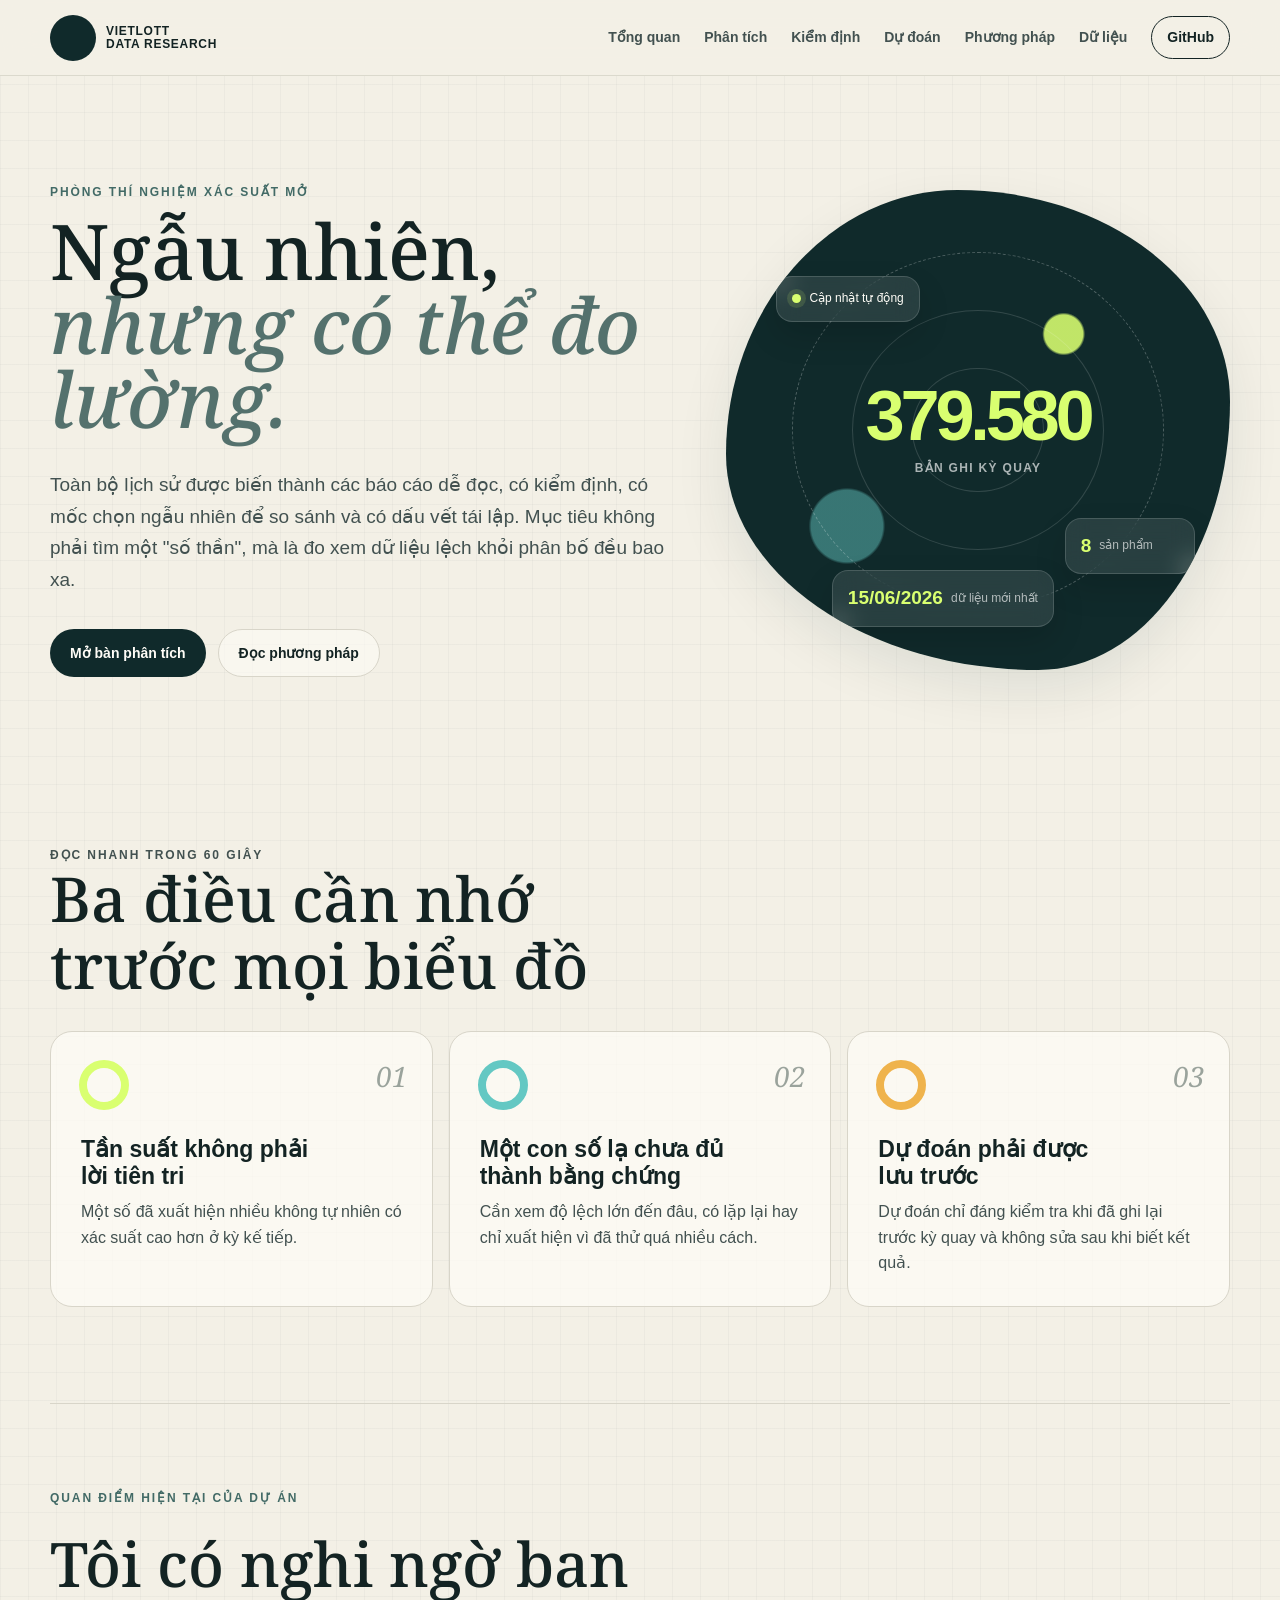
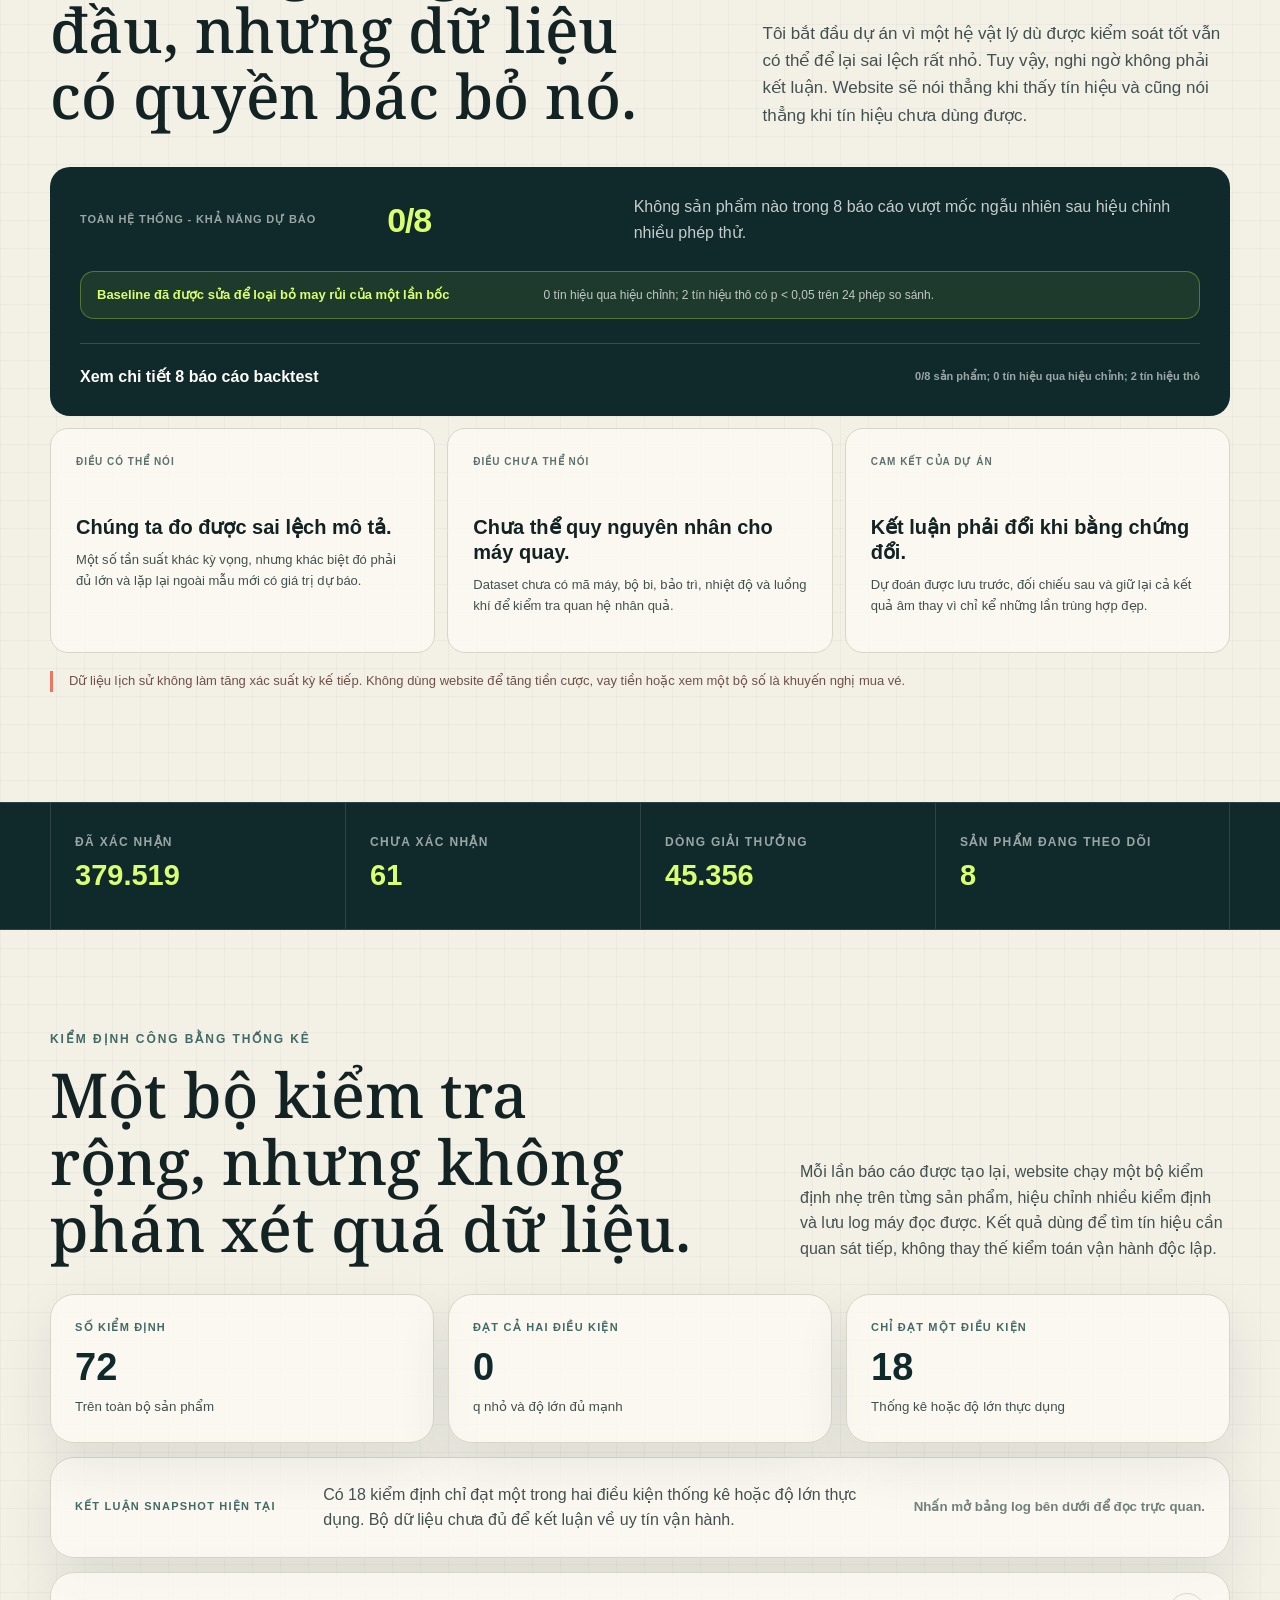
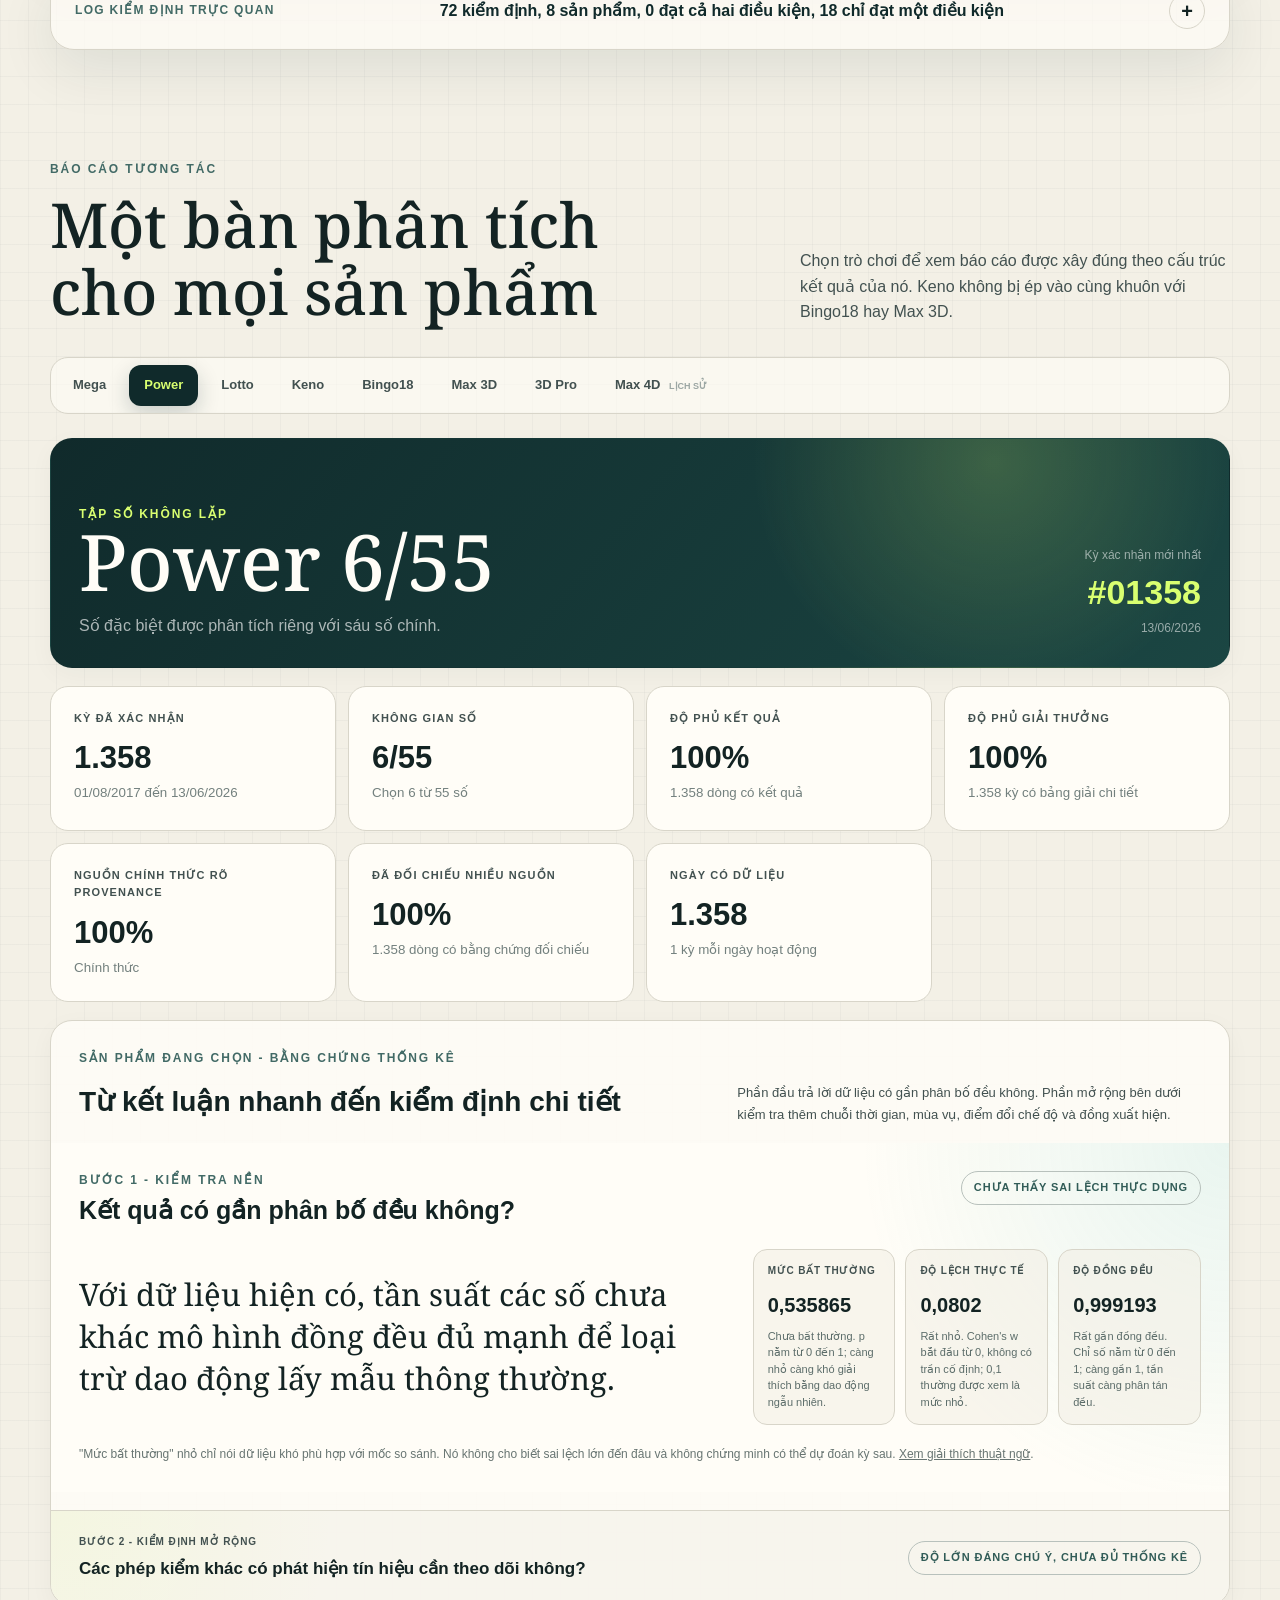
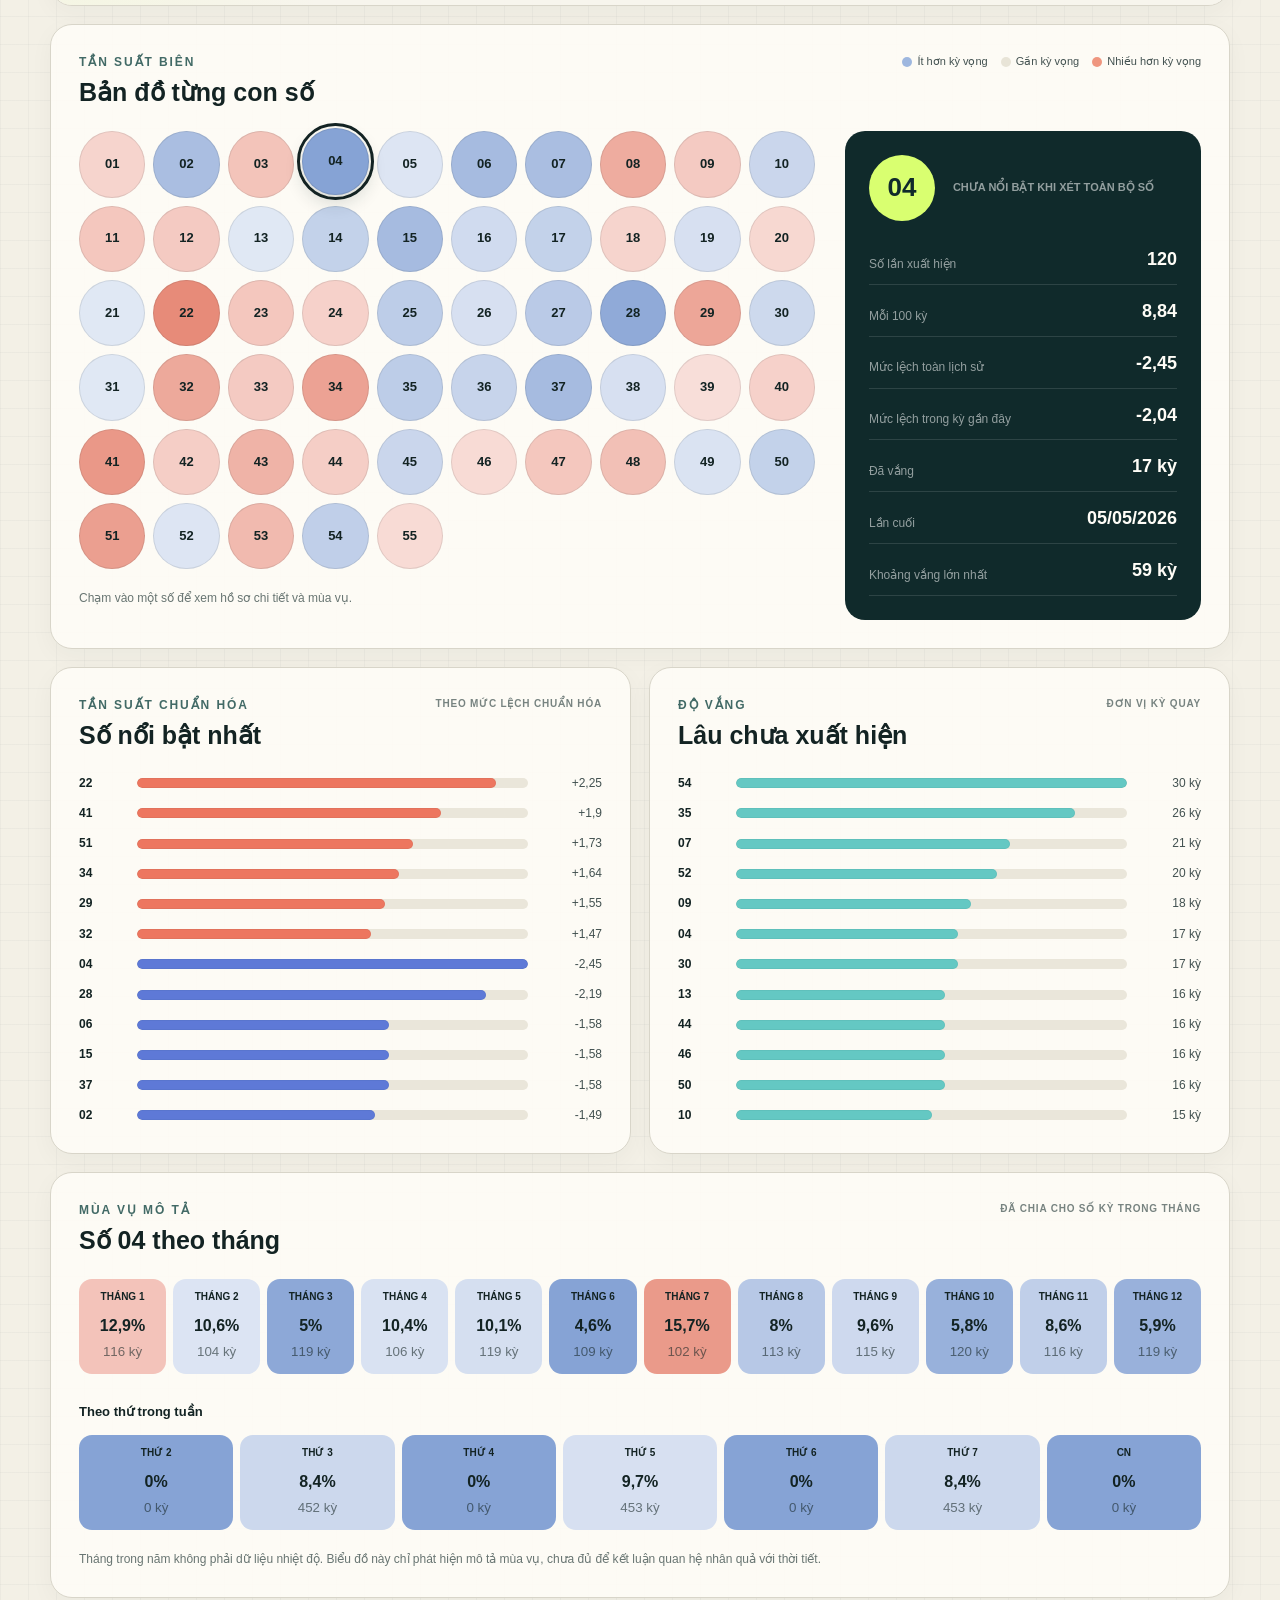
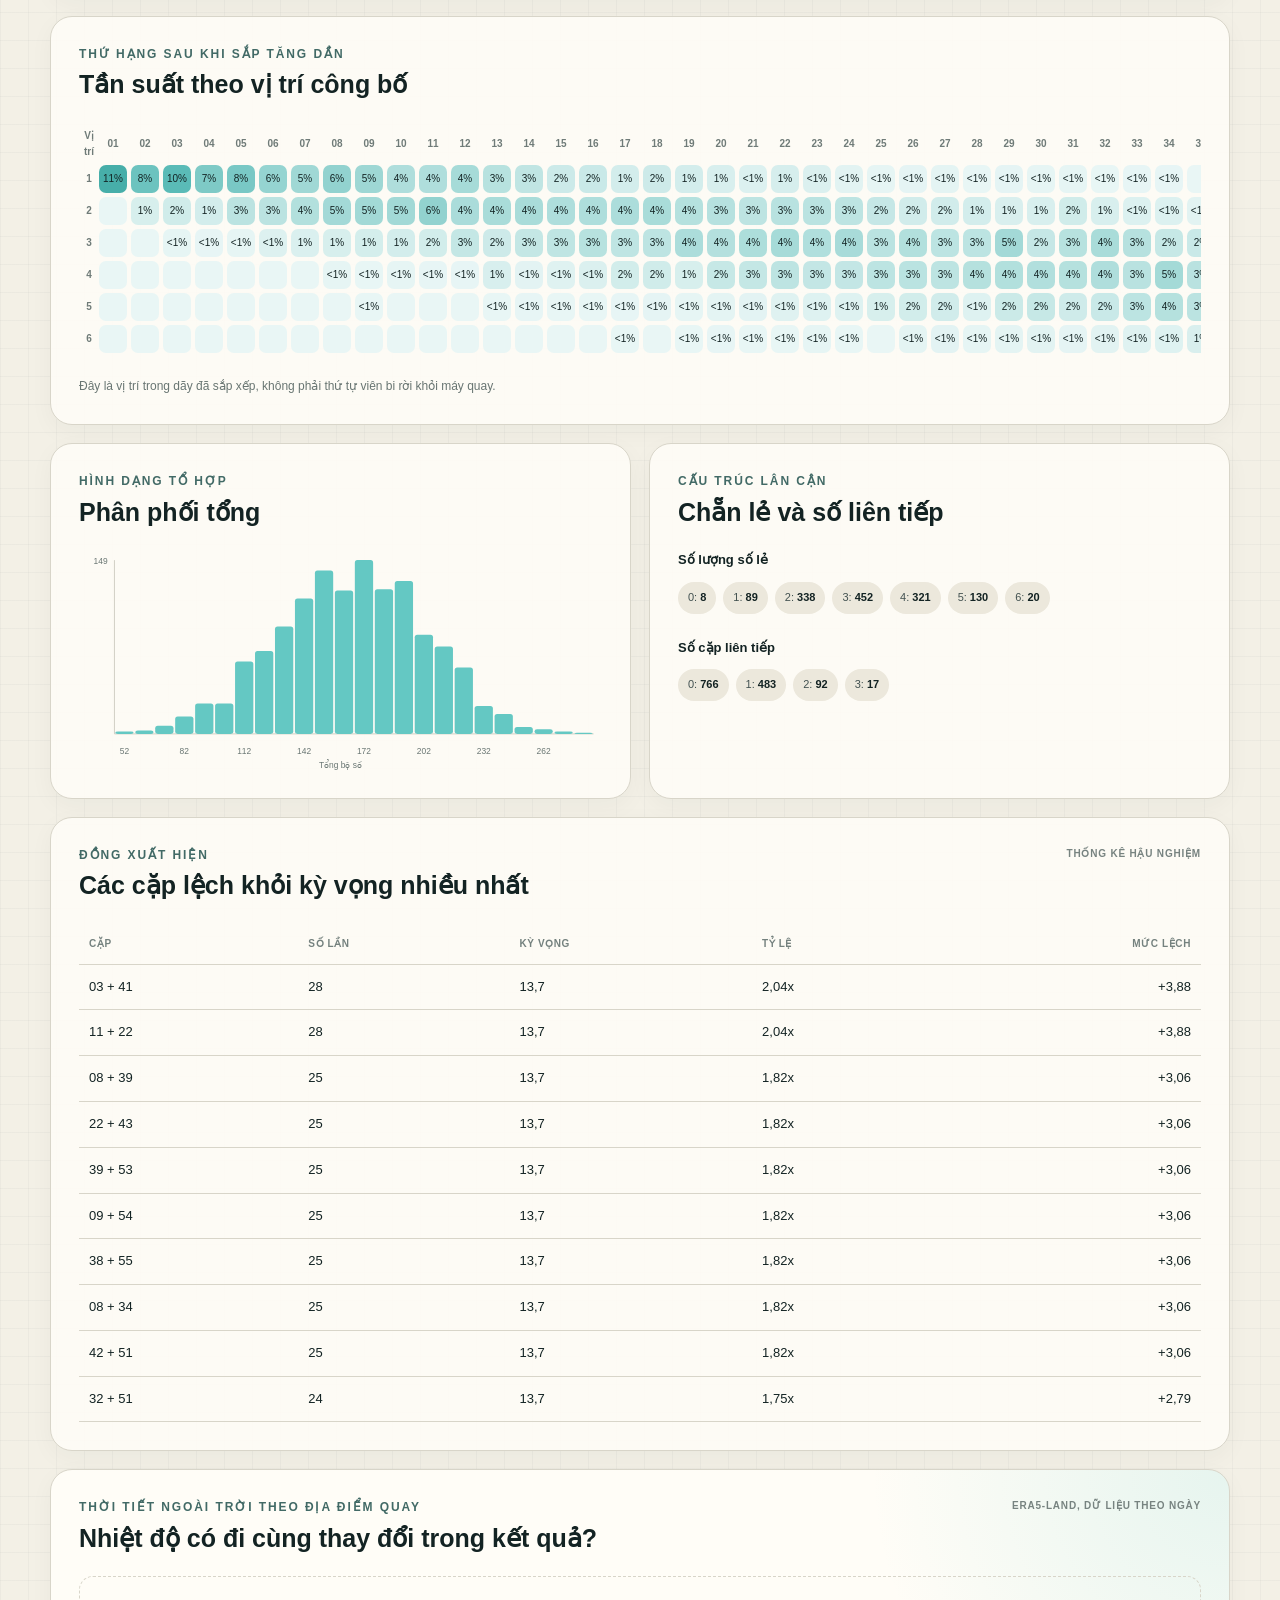
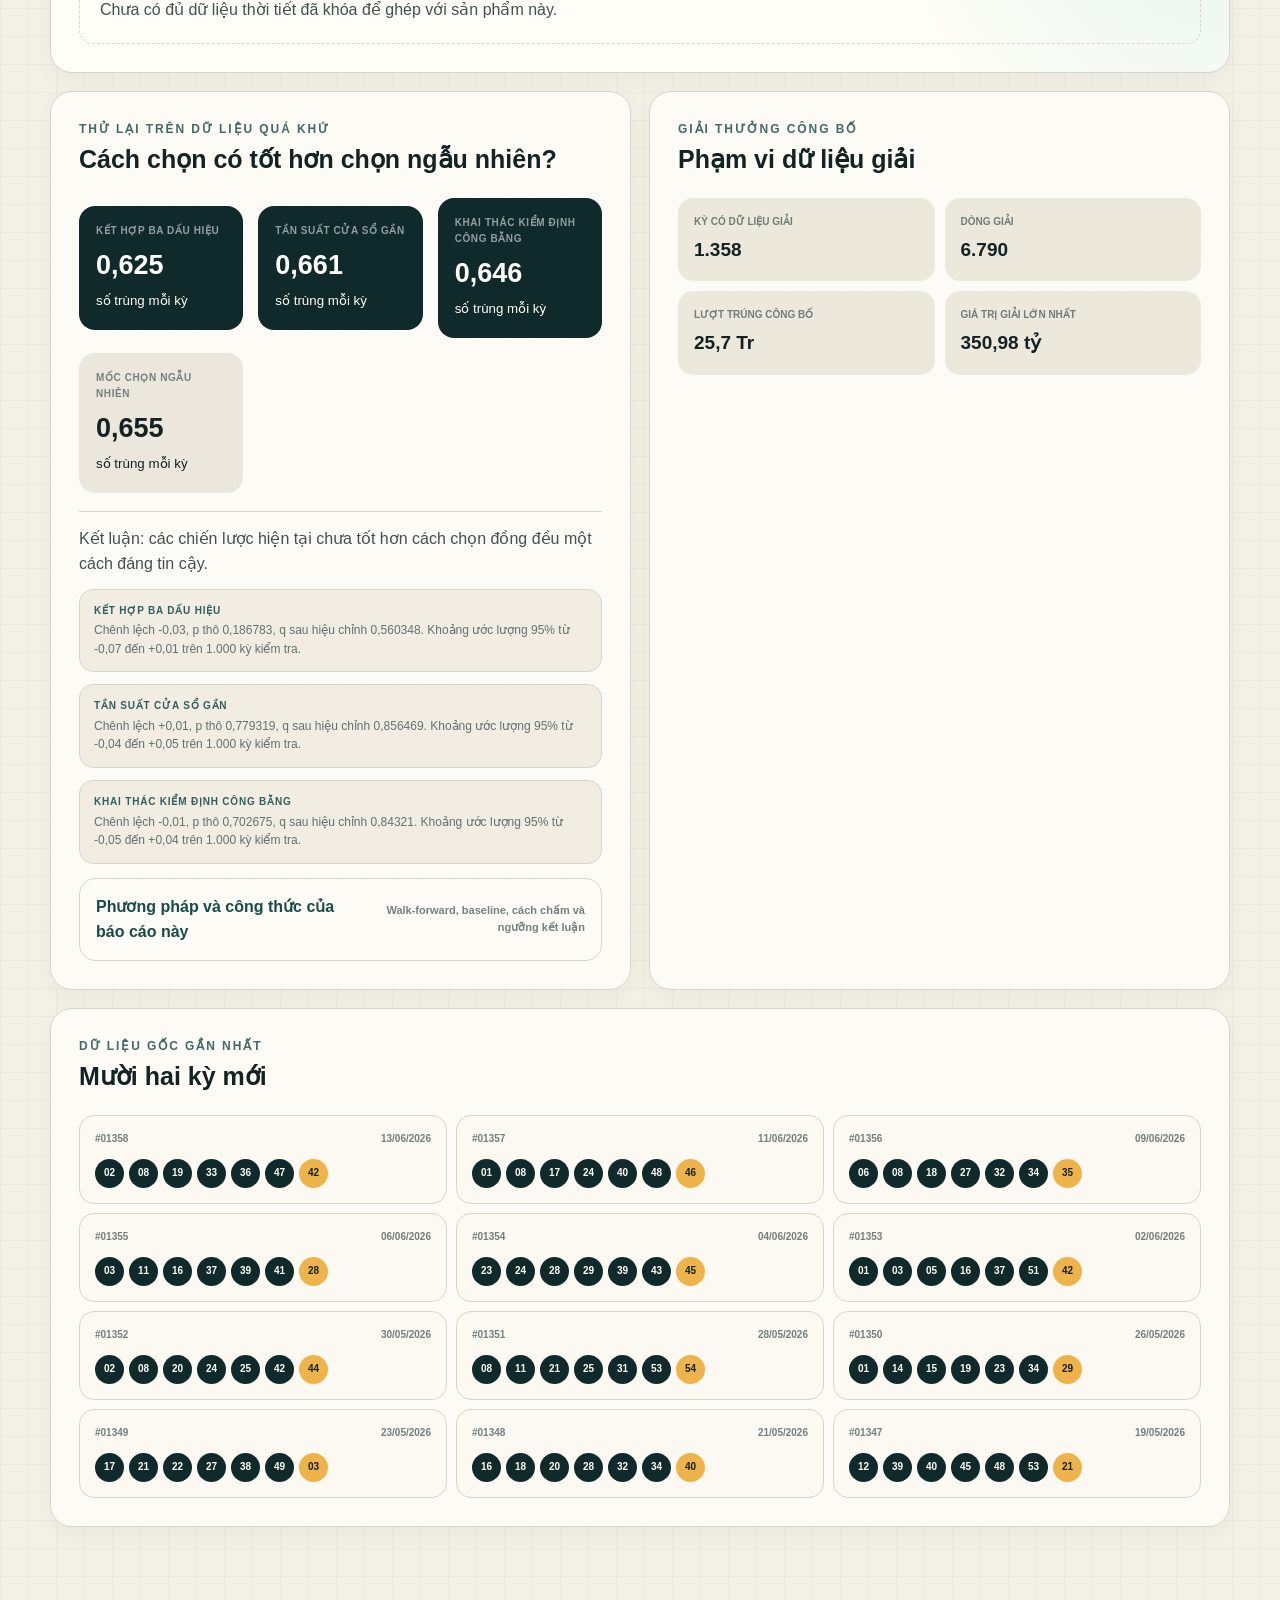
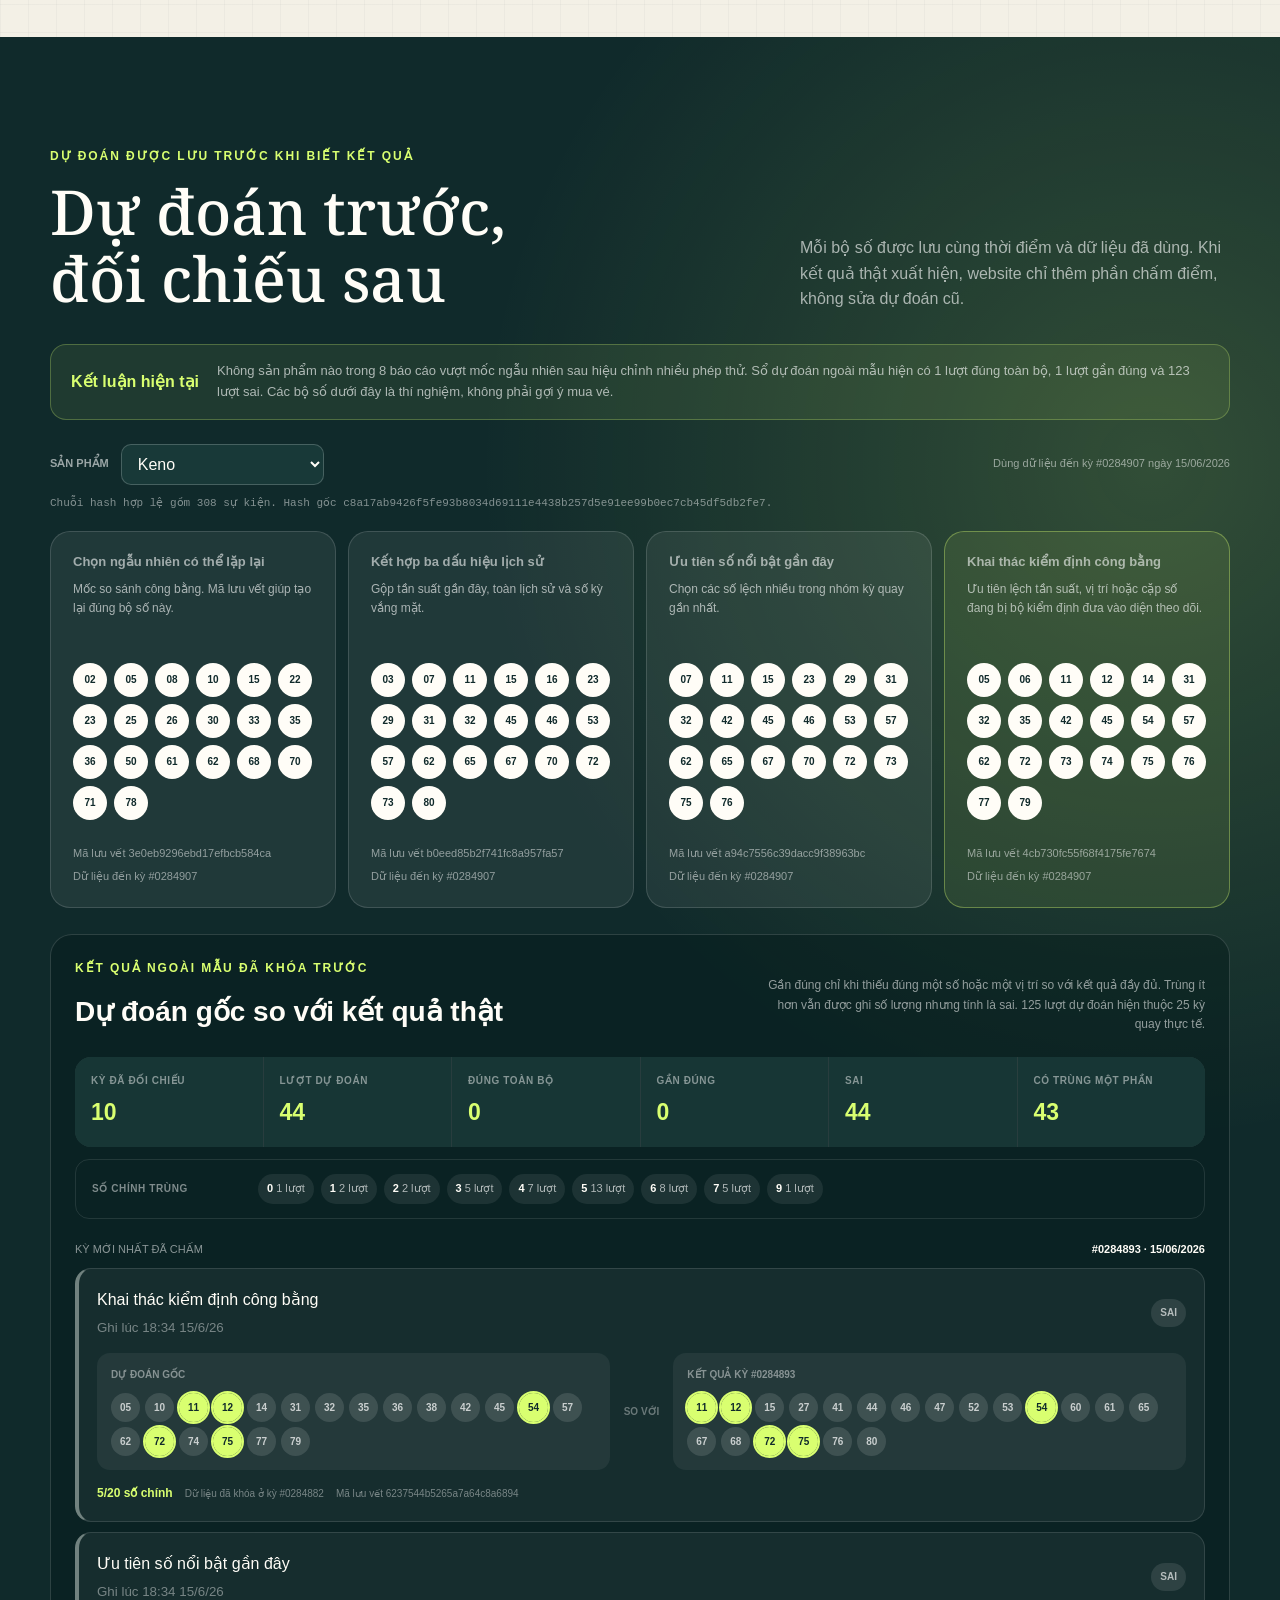
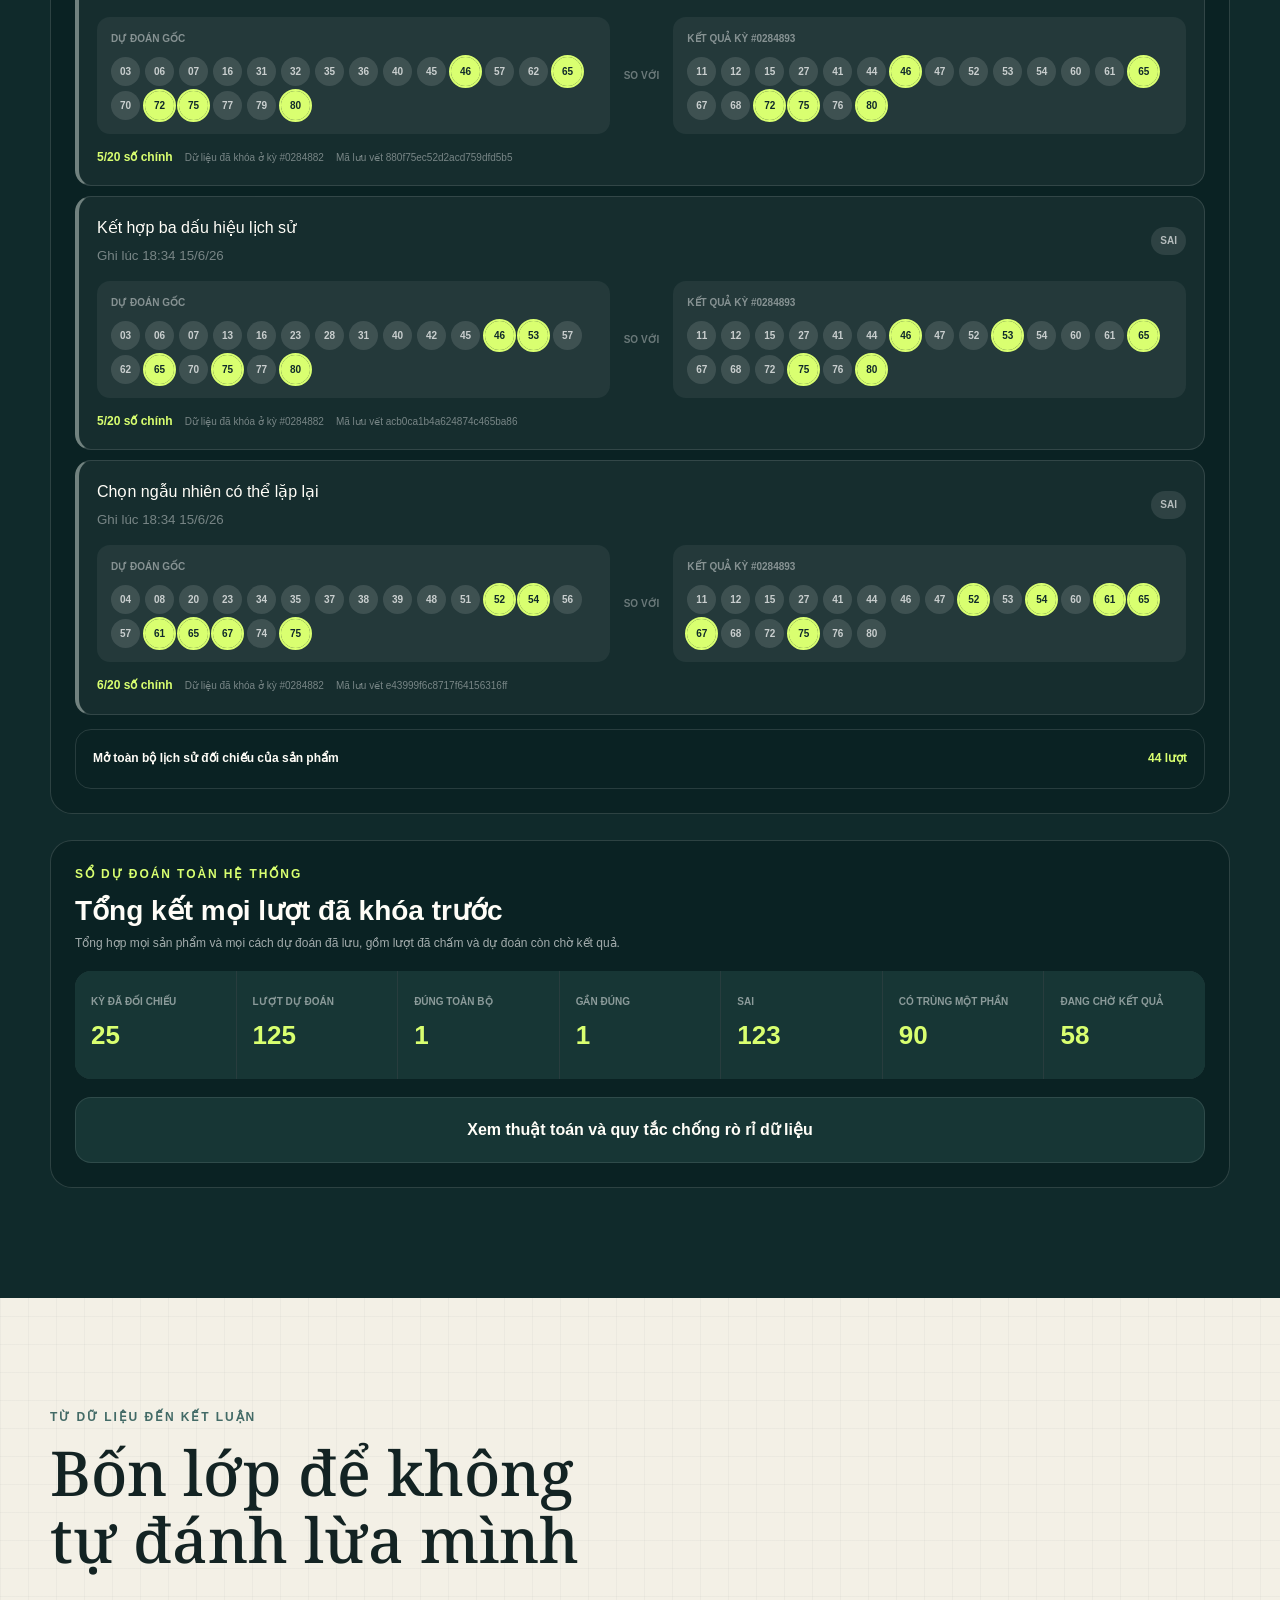
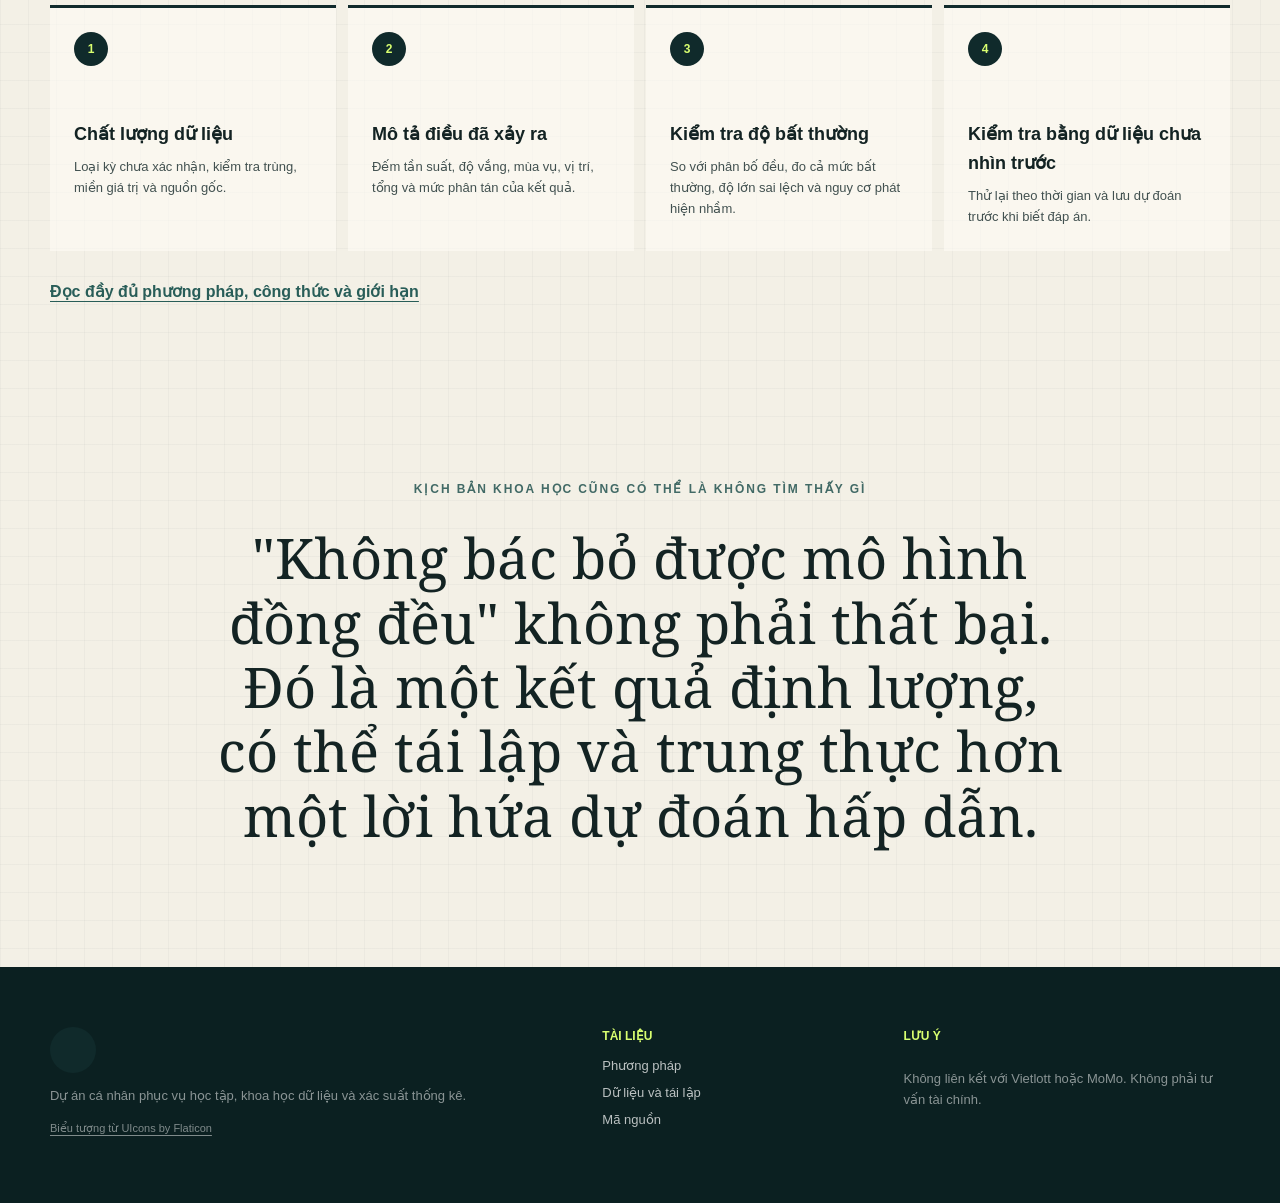
==== commit bb8b77d4: "Tinh chỉnh tổng kết dự đoán" ====
--- a/site/index.html
+++ b/site/index.html
@@ -13,8 +13,8 @@
   <link rel="preconnect" href="https://fonts.gstatic.com" crossorigin>
   <link rel="stylesheet" href="https://fonts.googleapis.com/css2?family=Noto+Serif:ital,wght@0,400;0,500;1,400;1,500&amp;display=swap">
   <link rel="stylesheet" href="https://cdn-uicons.flaticon.com/3.0.0/uicons-regular-rounded/css/uicons-regular-rounded.css">
-  <link rel="stylesheet" href="assets/styles.css?v=20260615-13">
-  <script src="assets/app.js?v=20260615-12" defer></script>
+  <link rel="stylesheet" href="assets/styles.css?v=20260616-3">
+  <script src="assets/app.js?v=20260616-2" defer></script>
 </head>
 <body>
   <a class="skip-link" href="#main">Bỏ qua điều hướng</a>
@@ -554,7 +554,7 @@
           <div id="prediction-latest-comparison" class="prediction-comparison-grid"></div>
           <details class="prediction-history-panel">
             <summary>
-              <span>Mở toàn bộ lịch sử đối chiếu của sản phẩm</span>
+              <span id="prediction-history-label">Mở toàn bộ lịch sử đối chiếu của sản phẩm</span>
               <strong id="prediction-history-count">...</strong>
             </summary>
             <div id="prediction-history-list" class="prediction-history-list"></div>
@@ -566,21 +566,47 @@
             <strong>Tổng kết mọi lượt đã khóa trước</strong>
             <p>Tổng hợp mọi sản phẩm và mọi cách dự đoán đã lưu, gồm lượt đã chấm và dự đoán còn chờ kết quả.</p>
           </div>
-          <div>
-            <span>Đúng toàn bộ</span>
-            <strong id="exact-predictions">...</strong>
-          </div>
-          <div>
-            <span>Gần đúng</span>
-            <strong id="near-predictions">...</strong>
-          </div>
-          <div>
-            <span>Sai</span>
-            <strong id="wrong-predictions">...</strong>
-          </div>
-          <div>
-            <span>Đang chờ kết quả</span>
-            <strong id="pending-predictions">...</strong>
+          <div class="archive-summary-groups">
+            <div class="archive-metric-grid archive-overview-grid">
+              <button class="archive-metric" type="button" data-archive-filter="evaluated-draws" aria-controls="prediction-archive-detail">
+                <span>Kỳ đã đối chiếu</span>
+                <strong id="archive-evaluated-draws">...</strong>
+              </button>
+              <button class="archive-metric" type="button" data-archive-filter="evaluated-predictions" aria-controls="prediction-archive-detail">
+                <span>Lượt dự đoán</span>
+                <strong id="archive-evaluated-predictions">...</strong>
+              </button>
+              <button class="archive-metric" type="button" data-archive-filter="exact" aria-controls="prediction-archive-detail">
+                <span>Đúng toàn bộ</span>
+                <strong id="exact-predictions">...</strong>
+              </button>
+              <button class="archive-metric" type="button" data-archive-filter="near" aria-controls="prediction-archive-detail">
+                <span>Gần đúng</span>
+                <strong id="near-predictions">...</strong>
+              </button>
+              <button class="archive-metric" type="button" data-archive-filter="wrong" aria-controls="prediction-archive-detail">
+                <span>Sai</span>
+                <strong id="wrong-predictions">...</strong>
+              </button>
+              <button class="archive-metric" type="button" data-archive-filter="partial" aria-controls="prediction-archive-detail">
+                <span>Có trùng một phần</span>
+                <strong id="archive-partial-matches">...</strong>
+              </button>
+              <button class="archive-metric" type="button" data-archive-filter="pending" aria-controls="prediction-archive-detail">
+                <span>Đang chờ kết quả</span>
+                <strong id="pending-predictions">...</strong>
+              </button>
+            </div>
+          </div>
+          <div id="prediction-archive-detail" class="archive-detail-panel" hidden>
+            <div class="archive-detail-heading">
+              <div>
+                <span id="prediction-archive-detail-kicker">Chi tiết dự đoán</span>
+                <strong id="prediction-archive-detail-title">...</strong>
+              </div>
+              <button id="prediction-archive-detail-close" class="archive-detail-close" type="button">Đóng</button>
+            </div>
+            <div id="prediction-archive-detail-list" class="prediction-history-list archive-detail-list"></div>
           </div>
           <a href="phuong-phap.html#du-doan">Xem thuật toán và quy tắc chống rò rỉ dữ liệu</a>
         </div>
--- a/site/assets/styles.css
+++ b/site/assets/styles.css
@@ -1924,6 +1924,115 @@
   color: var(--muted);
 }
 
+.position-tier-panel {
+  margin-top: 18px;
+  padding-top: 16px;
+  border-top: 1px solid rgb(10 46 47 / 10%);
+}
+
+.position-tier-heading {
+  display: grid;
+  grid-template-columns: minmax(0, 0.85fr) minmax(0, 1.15fr);
+  gap: 16px;
+  align-items: start;
+}
+
+.position-tier-heading span,
+.position-result-types span,
+.position-tier-grid span {
+  color: var(--muted);
+  font-size: 11px;
+  text-transform: uppercase;
+  letter-spacing: 0.08em;
+}
+
+.position-tier-heading strong {
+  display: block;
+  margin-top: 4px;
+  font-size: 18px;
+}
+
+.position-tier-heading p {
+  margin: 0;
+  color: var(--ink-soft);
+  font-size: 12px;
+  line-height: 1.6;
+}
+
+.position-result-types,
+.position-tier-grid {
+  display: grid;
+  gap: 10px;
+  margin-top: 12px;
+}
+
+.position-result-types {
+  grid-template-columns: repeat(2, minmax(0, 1fr));
+}
+
+.position-result-types article,
+.position-tier-grid article {
+  padding: 12px;
+  border-radius: 12px;
+  background: #ffffff;
+}
+
+.position-result-types article {
+  border-left: 4px solid #b9c8c0;
+}
+
+.position-result-types article.excluded {
+  border-left-color: #b7944f;
+  background: #fbf6ea;
+}
+
+.position-result-types strong,
+.position-tier-grid strong {
+  display: block;
+  margin-top: 6px;
+  font-size: 18px;
+}
+
+.position-result-types small {
+  display: block;
+  margin-top: 6px;
+  color: var(--ink-soft);
+  line-height: 1.5;
+}
+
+.position-tier-grid {
+  grid-template-columns: repeat(2, minmax(0, 1fr));
+}
+
+.position-tier-grid dl {
+  display: grid;
+  grid-template-columns: repeat(2, minmax(0, 1fr));
+  gap: 8px;
+  margin: 10px 0 0;
+}
+
+.position-tier-grid dl div {
+  min-height: 56px;
+  padding: 8px;
+  border-radius: 10px;
+  background: #f5f1e8;
+}
+
+.position-tier-grid dt,
+.position-tier-grid dd {
+  margin: 0;
+}
+
+.position-tier-grid dt {
+  color: var(--muted);
+  font-size: 11px;
+}
+
+.position-tier-grid dd {
+  margin-top: 4px;
+  font-weight: 800;
+}
+
 .audit-family-list {
   display: grid;
   grid-template-columns: repeat(2, 1fr);
@@ -2788,10 +2897,22 @@
   background: rgb(255 255 255 / 12%);
 }
 
-.prediction-product-metrics > div {
+.prediction-product-metric {
   min-width: 0;
   padding: 16px;
+  border: 0;
   background: #173635;
+  color: inherit;
+  cursor: pointer;
+  font: inherit;
+  text-align: left;
+}
+
+.prediction-product-metric:hover,
+.prediction-product-metric:focus-visible {
+  background: #1c4240;
+  outline: 2px solid rgb(212 255 91 / 54%);
+  outline-offset: -2px;
 }
 
 .prediction-product-metrics span,
@@ -2879,6 +3000,10 @@
   border-left-color: #71827f;
 }
 
+.prediction-evaluation.status-pending {
+  border-left-color: #9cb0ad;
+}
+
 .prediction-evaluation > header,
 .prediction-evaluation > footer {
   display: flex;
@@ -2917,6 +3042,11 @@
   color: rgb(255 255 255 / 65%);
 }
 
+.prediction-status.status-pending {
+  background: rgb(255 255 255 / 14%);
+  color: var(--paper);
+}
+
 .prediction-versus {
   display: grid;
   grid-template-columns: minmax(0, 1fr) auto minmax(0, 1fr);
@@ -2986,6 +3116,16 @@
 .evaluation-sequence span.matched {
   background: var(--acid);
   color: var(--forest);
+}
+
+.prediction-pending-result {
+  min-height: 44px;
+  padding: 12px 13px;
+  border: 1px dashed rgb(255 255 255 / 18%);
+  border-radius: 11px;
+  color: rgb(255 255 255 / 58%);
+  font-size: 12px;
+  line-height: 1.5;
 }
 
 .prediction-evaluation > footer {
@@ -3047,36 +3187,73 @@
 
 .archive-summary {
   display: grid;
-  grid-template-columns: repeat(4, 1fr);
+  gap: 18px;
+  margin-top: 26px;
+  padding: 24px;
+  overflow: visible;
+  border: 1px solid rgb(255 255 255 / 14%);
+  border-radius: 22px;
+  background: rgb(3 25 26 / 42%);
+}
+
+.archive-summary .archive-summary-heading {
+  min-height: auto;
+  padding: 0;
+  background: transparent;
+}
+
+.archive-summary-groups {
+  display: grid;
+  gap: 14px;
+  background: transparent;
+}
+
+.archive-metric-grid {
+  display: grid;
   gap: 1px;
-  margin-top: 18px;
   overflow: hidden;
   border-radius: 16px;
   background: rgb(255 255 255 / 12%);
 }
 
-.archive-summary > * {
-  min-height: 105px;
-  padding: 19px;
+.archive-overview-grid {
+  grid-template-columns: repeat(7, minmax(0, 1fr));
+}
+
+.archive-metric {
+  min-width: 0;
+  min-height: 108px;
+  padding: 16px;
+  border: 0;
   background: #173635;
-}
-
-.archive-summary .archive-summary-heading {
-  min-height: auto;
-  grid-column: 1 / -1;
-  padding: 18px 20px;
-  background: #123130;
+  color: inherit;
+  cursor: pointer;
+  font: inherit;
+  text-align: left;
+}
+
+.archive-metric:hover,
+.archive-metric:focus-visible {
+  background: #1c4240;
+  outline: 2px solid rgb(212 255 91 / 54%);
+  outline-offset: -2px;
 }
 
 .archive-summary-heading span {
+  display: block;
   color: var(--acid);
+  font-size: 12px;
+  font-weight: 900;
+  letter-spacing: 0.16em;
+  text-transform: uppercase;
 }
 
 .archive-summary-heading strong {
-  margin-top: 4px;
+  display: block;
+  margin-top: 10px;
   color: var(--paper);
-  font-size: 20px;
-  line-height: 1.25;
+  font-size: 28px;
+  line-height: 1.2;
 }
 
 .archive-summary-heading p {
@@ -3087,7 +3264,7 @@
   line-height: 1.6;
 }
 
-.archive-summary span {
+.archive-metric span {
   display: block;
   color: rgb(255 255 255 / 50%);
   font-size: 10px;
@@ -3095,19 +3272,76 @@
   text-transform: uppercase;
 }
 
-.archive-summary strong {
+.archive-detail-heading span {
+  display: block;
+  color: var(--acid);
+  font-size: 10px;
+  font-weight: 850;
+  text-transform: uppercase;
+}
+
+.archive-detail-heading strong {
+  display: block;
+  margin-top: 4px;
+  color: var(--paper);
+  font-size: 20px;
+  line-height: 1.25;
+}
+
+.archive-metric strong {
   display: block;
   margin-top: 5px;
   color: var(--acid);
   font-size: 26px;
 }
 
+.archive-detail-panel {
+  overflow: hidden;
+  border: 1px solid rgb(255 255 255 / 12%);
+  border-radius: 16px;
+  background: #123130;
+}
+
+.archive-detail-heading {
+  display: flex;
+  gap: 16px;
+  align-items: center;
+  justify-content: space-between;
+  padding: 18px 20px;
+}
+
+.archive-detail-close {
+  flex: 0 0 auto;
+  padding: 9px 12px;
+  border: 1px solid rgb(255 255 255 / 18%);
+  border-radius: 999px;
+  background: rgb(255 255 255 / 8%);
+  color: var(--paper);
+  cursor: pointer;
+  font-weight: 800;
+}
+
+.archive-detail-close:hover,
+.archive-detail-close:focus-visible {
+  border-color: rgb(212 255 91 / 62%);
+  outline: none;
+}
+
+.archive-detail-list {
+  max-height: min(650px, 72vh);
+  overflow: auto;
+  padding: 0 14px 14px;
+}
+
 .archive-summary a {
   display: flex;
   min-height: 62px;
-  grid-column: 1 / -1;
   align-items: center;
   justify-content: center;
+  padding: 19px;
+  border: 1px solid rgb(255 255 255 / 10%);
+  border-radius: 16px;
+  background: #173635;
   color: var(--paper);
   font-weight: 800;
   text-align: center;
@@ -3304,6 +3538,7 @@
   .audit-log-lead,
   .audit-log-products,
   .audit-dependency-heading,
+  .position-tier-heading,
   .audit-test-row {
     grid-template-columns: 1fr;
   }
@@ -3316,12 +3551,12 @@
     grid-template-columns: repeat(10, 1fr);
   }
 
-  .archive-summary {
+  .archive-overview-grid {
     grid-template-columns: repeat(2, 1fr);
   }
 
-  .archive-summary a {
-    grid-column: 1 / -1;
+  .archive-metric {
+    min-height: 96px;
   }
 
   .prediction-product-metrics {
@@ -3393,6 +3628,8 @@
     .audit-family-list,
     .audit-dependency-heading,
     .audit-dependency-grid,
+    .position-result-types,
+    .position-tier-grid,
     .audit-log-lead,
     .audit-log-products,
   .threshold-sensitivity-grid,
@@ -3435,6 +3672,10 @@
     grid-template-columns: 1fr;
   }
 
+  .position-tier-grid dl {
+    grid-template-columns: 1fr;
+  }
+
   .project-stance {
     padding-top: 0;
   }
@@ -3598,16 +3839,14 @@
     text-align: center;
   }
 
+  .archive-overview-grid {
+    grid-template-columns: 1fr;
+  }
+
+  .archive-detail-heading,
   .prediction-evaluation > header {
     align-items: flex-start;
-  }
-
-  .archive-summary {
-    grid-template-columns: 1fr;
-  }
-
-  .archive-summary a {
-    grid-column: auto;
+    flex-direction: column;
   }
 }
 
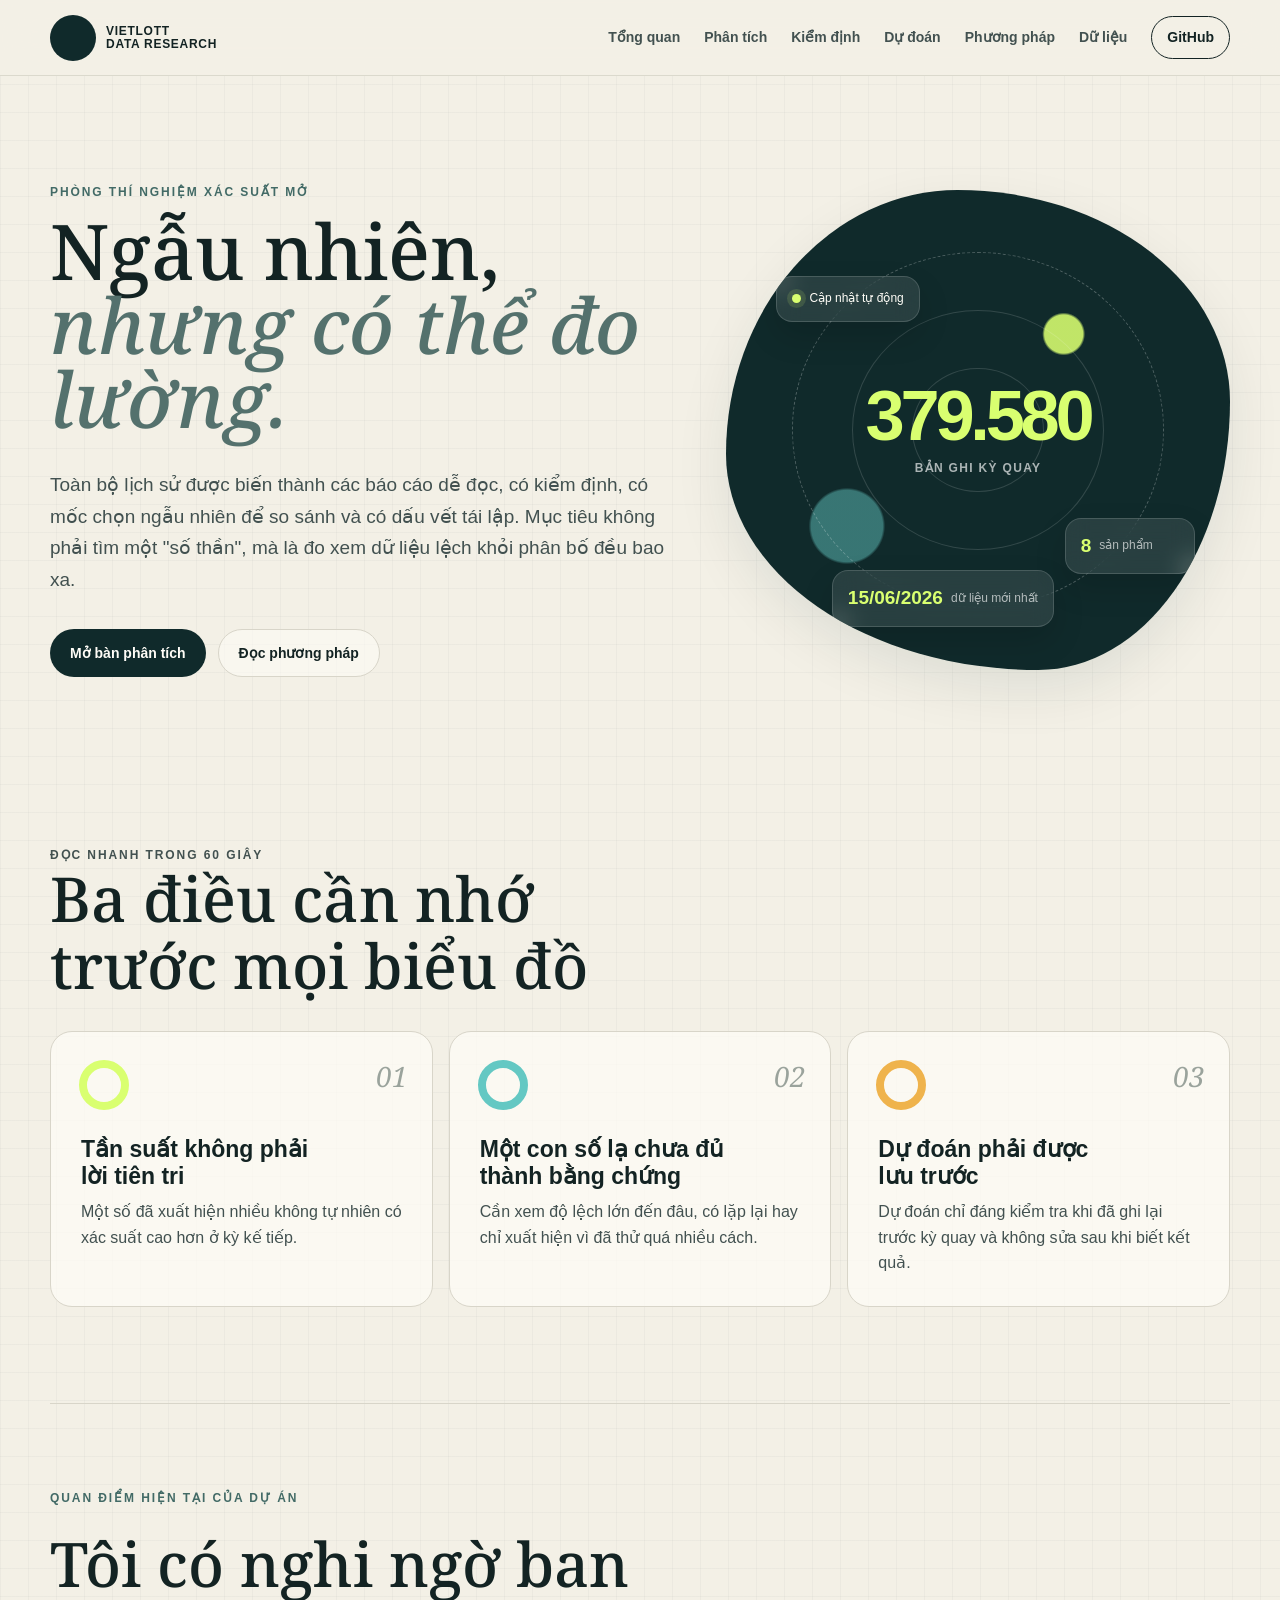
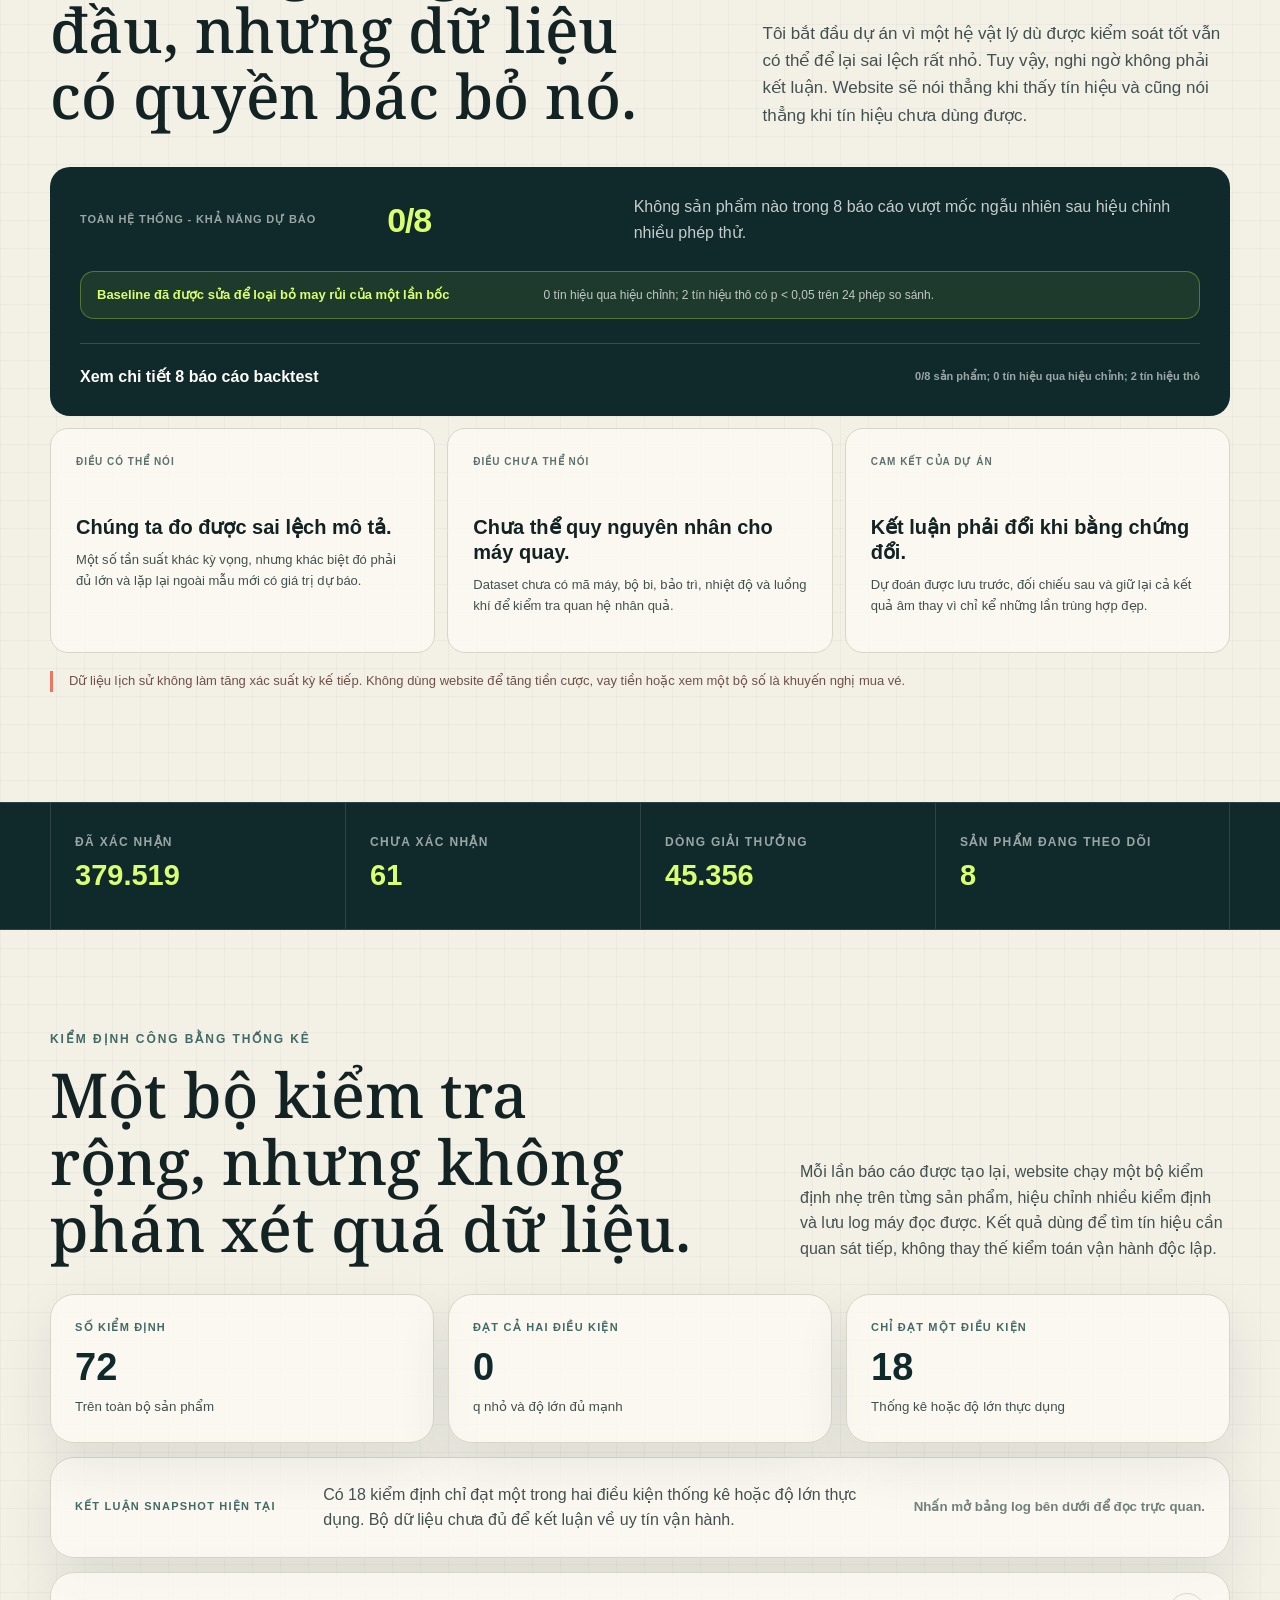
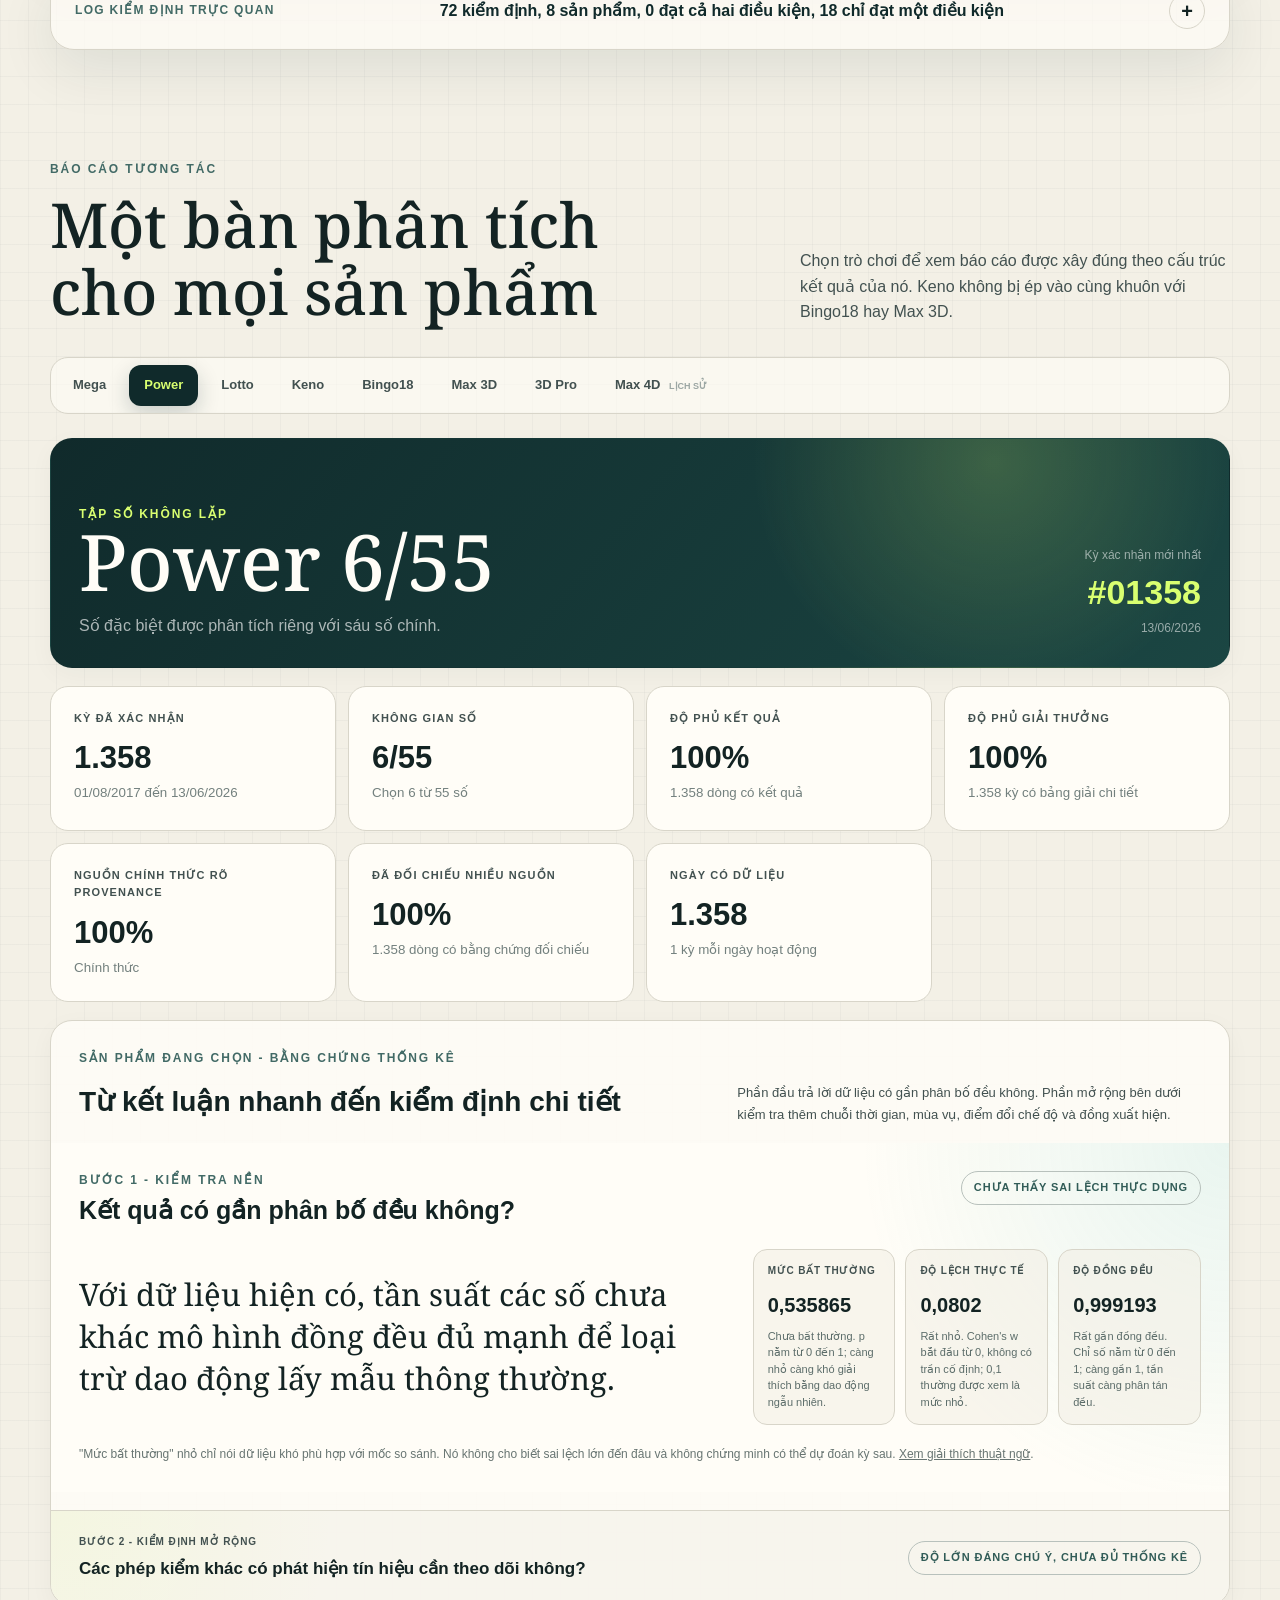
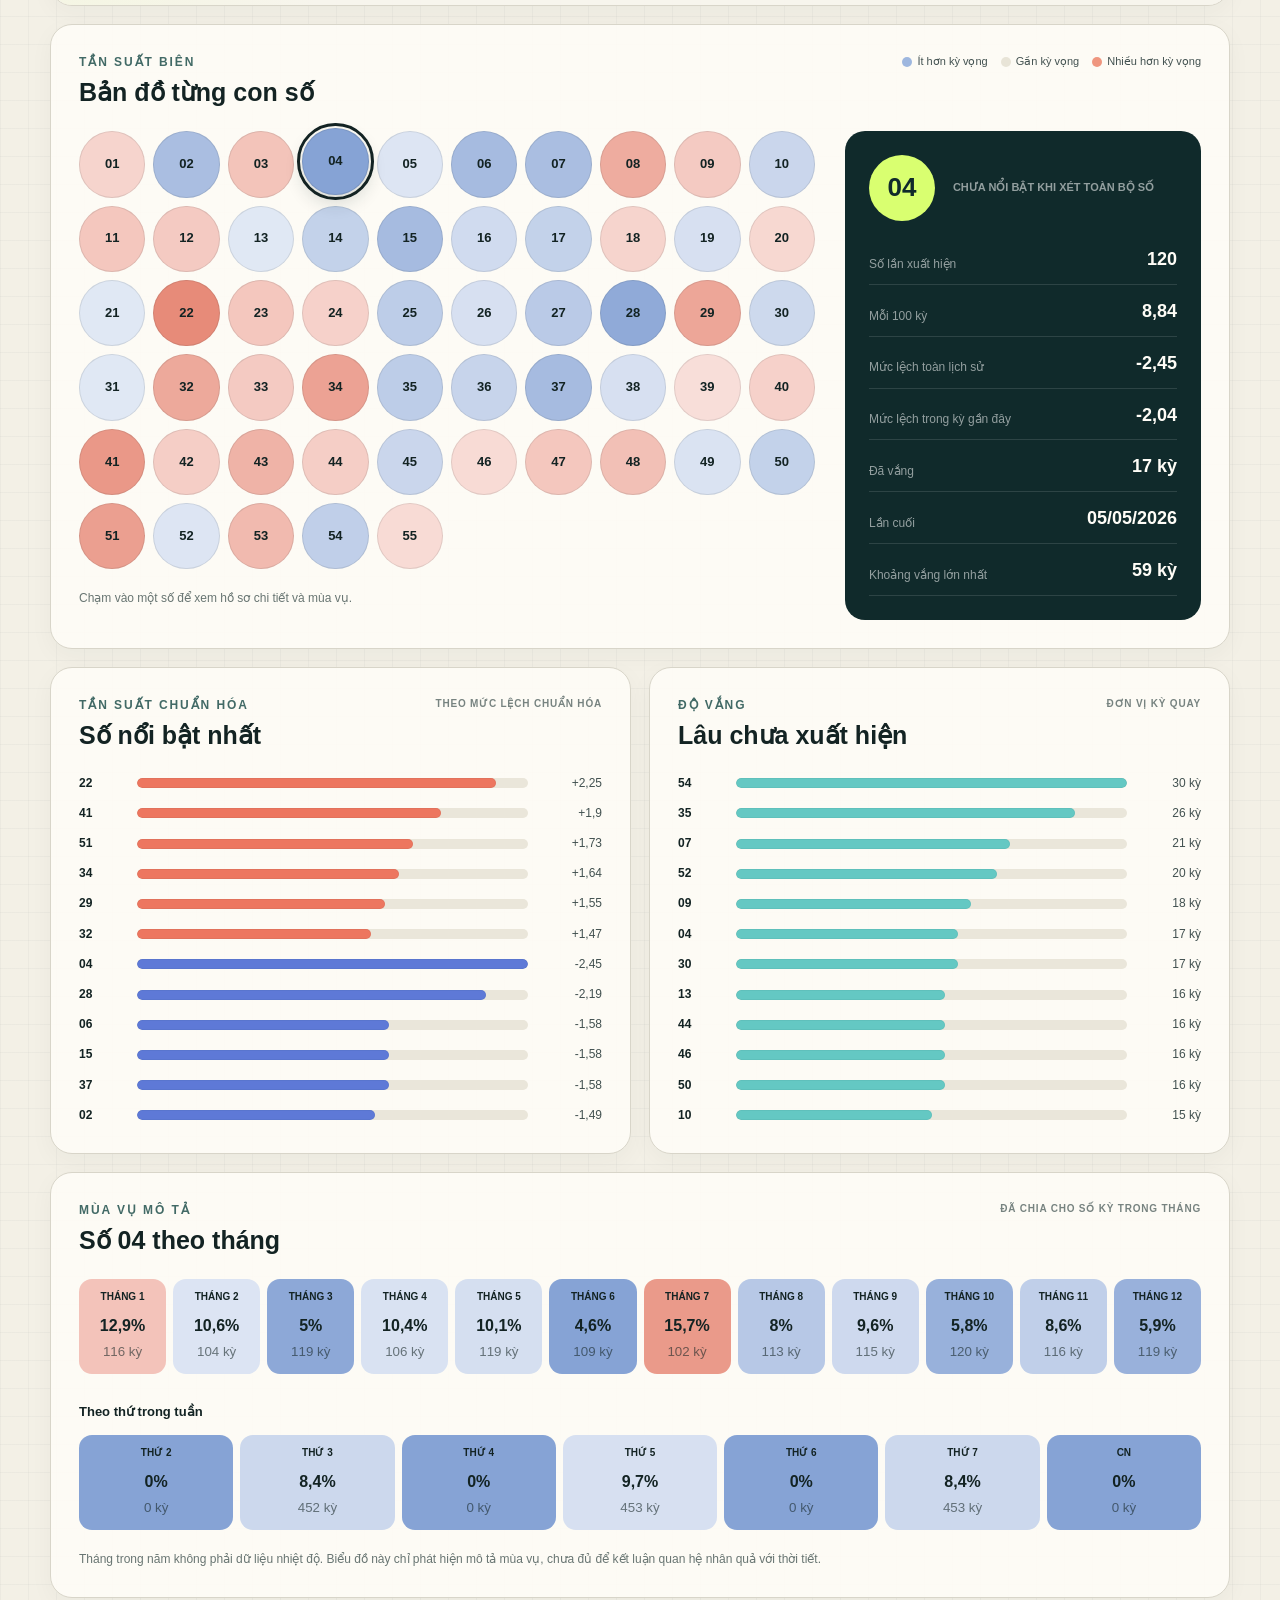
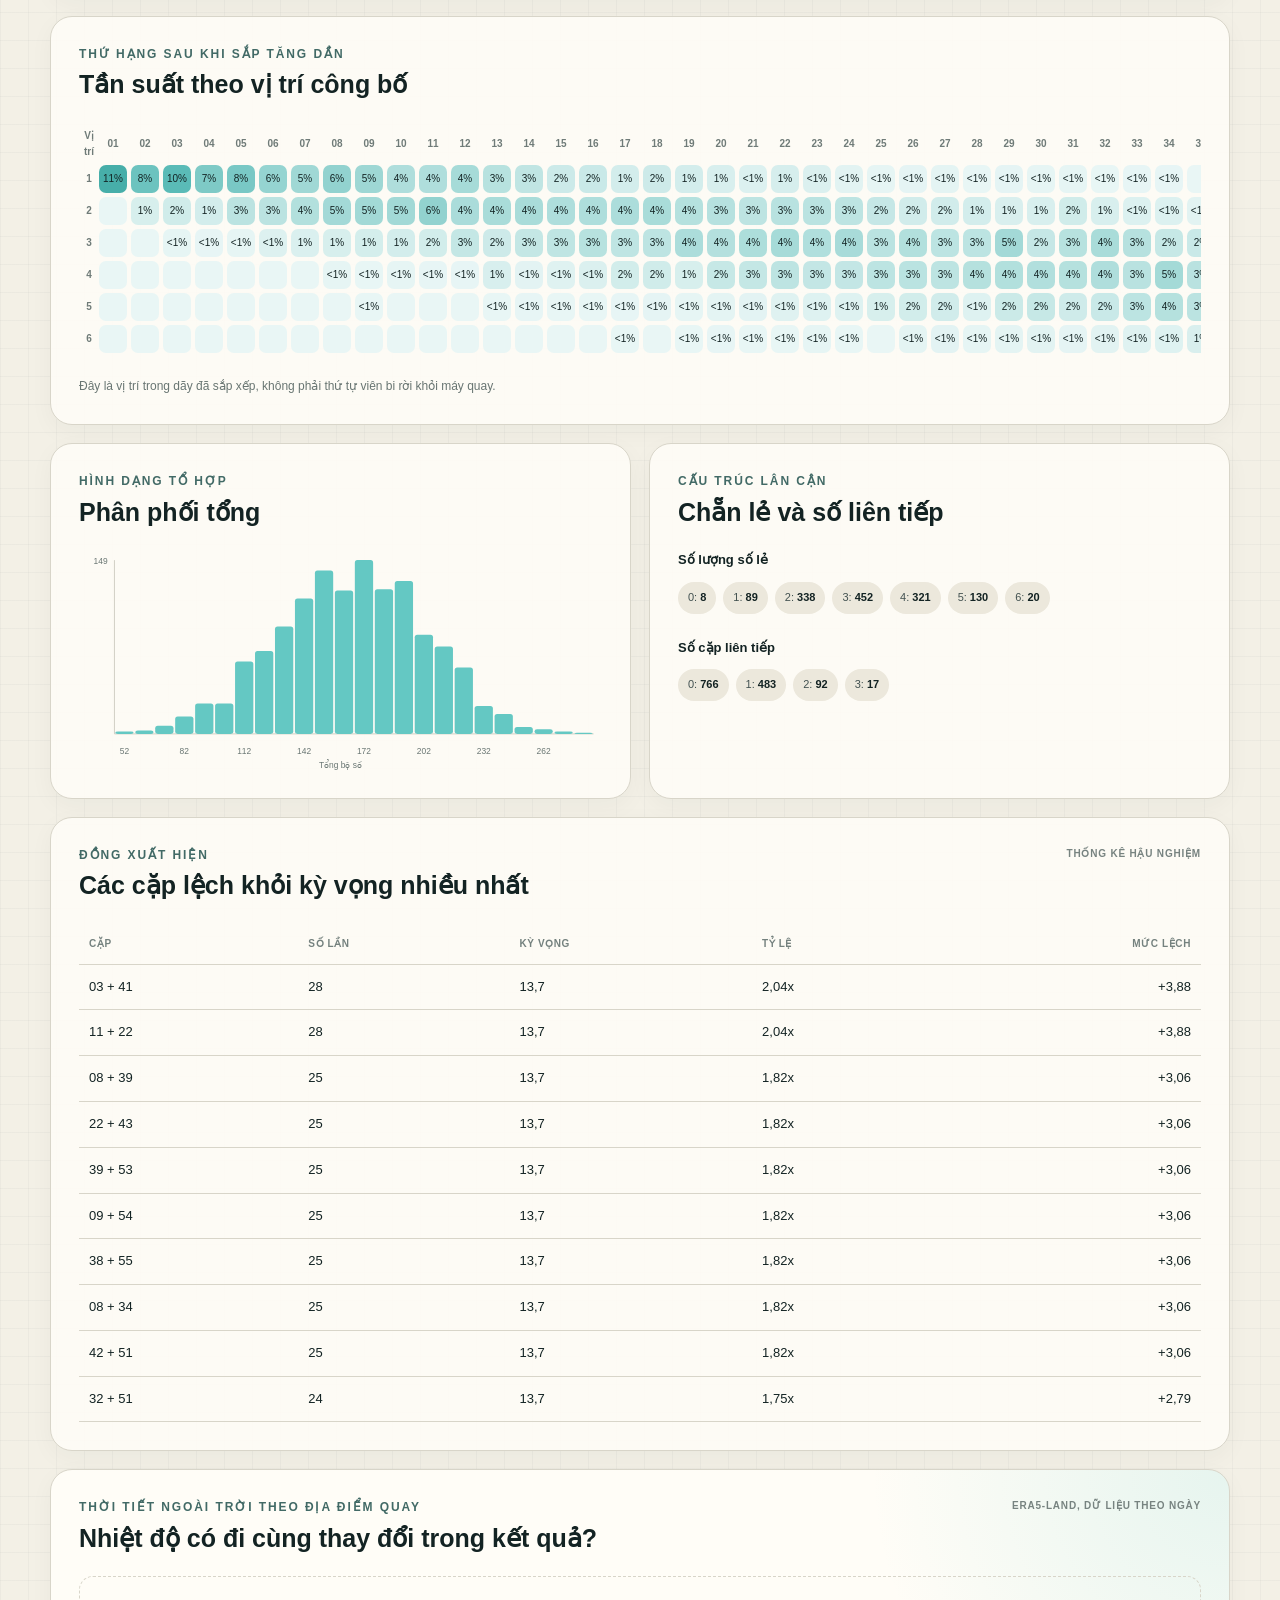
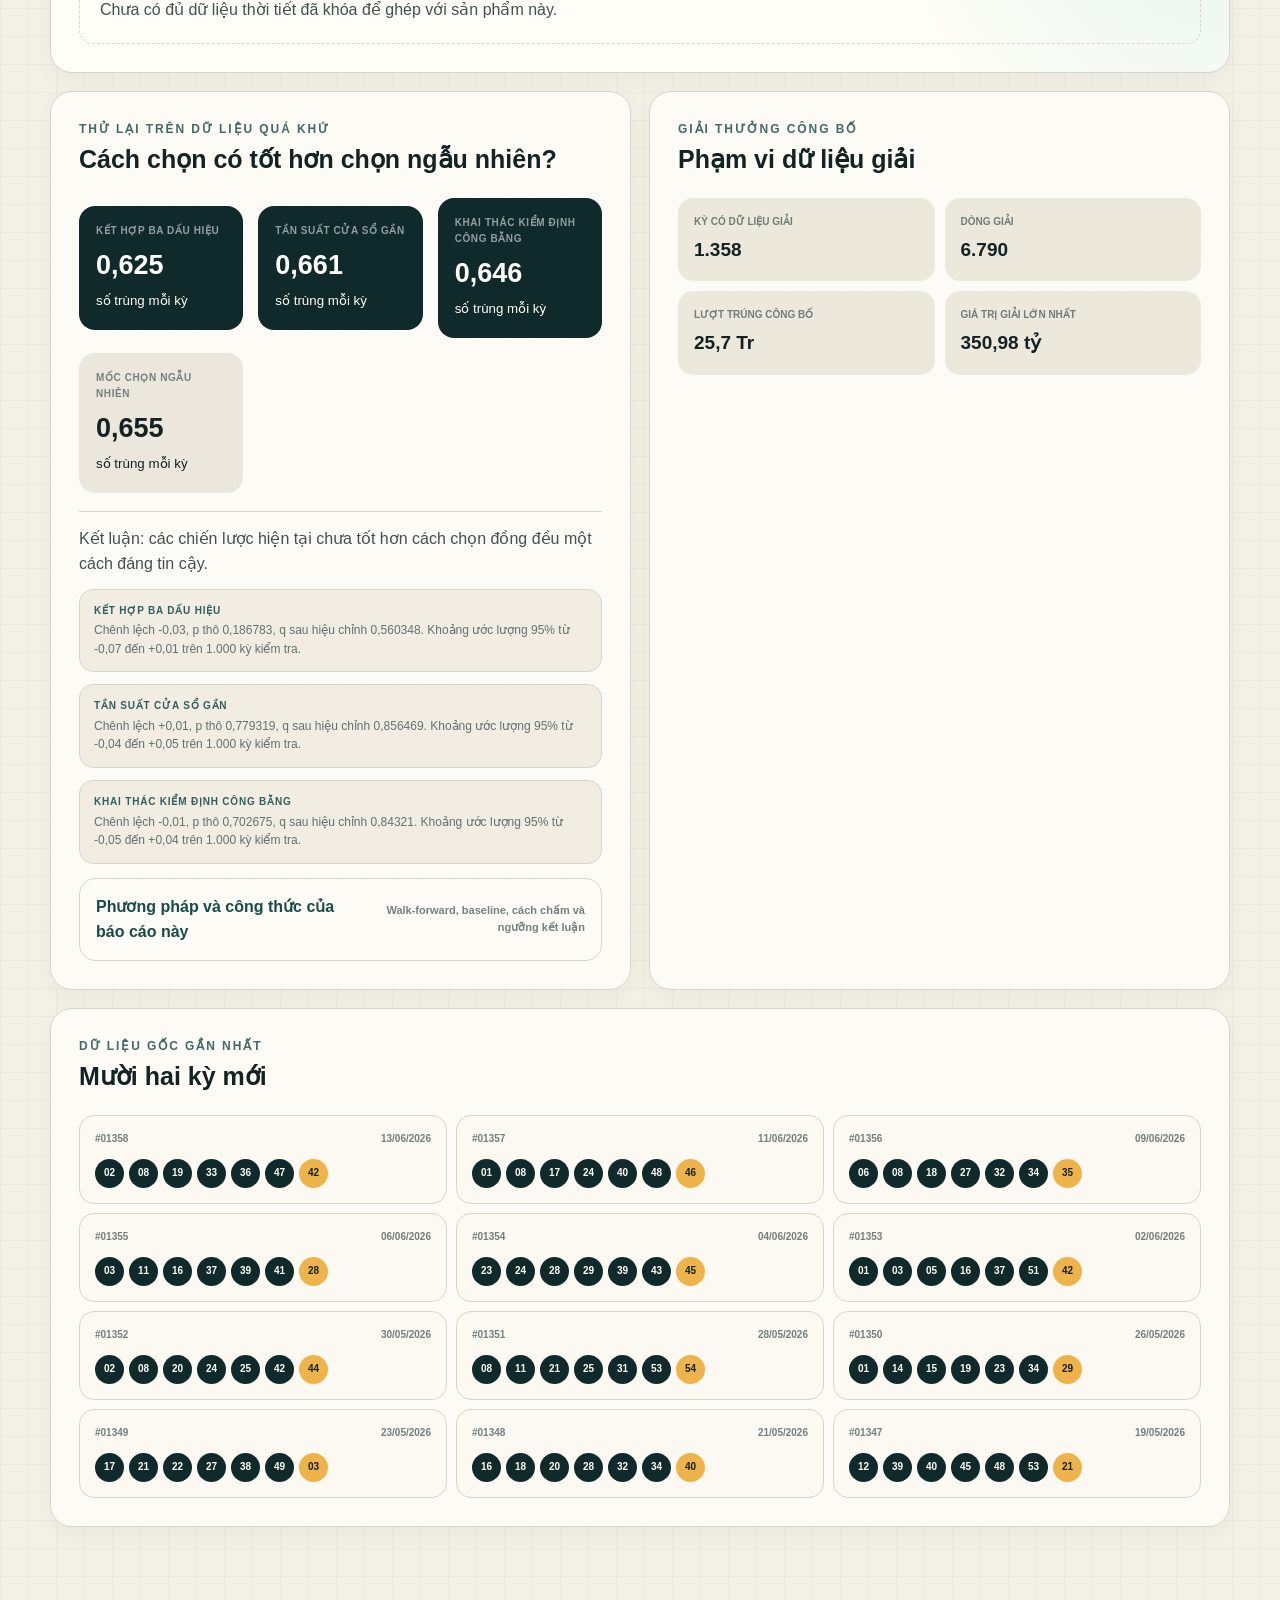
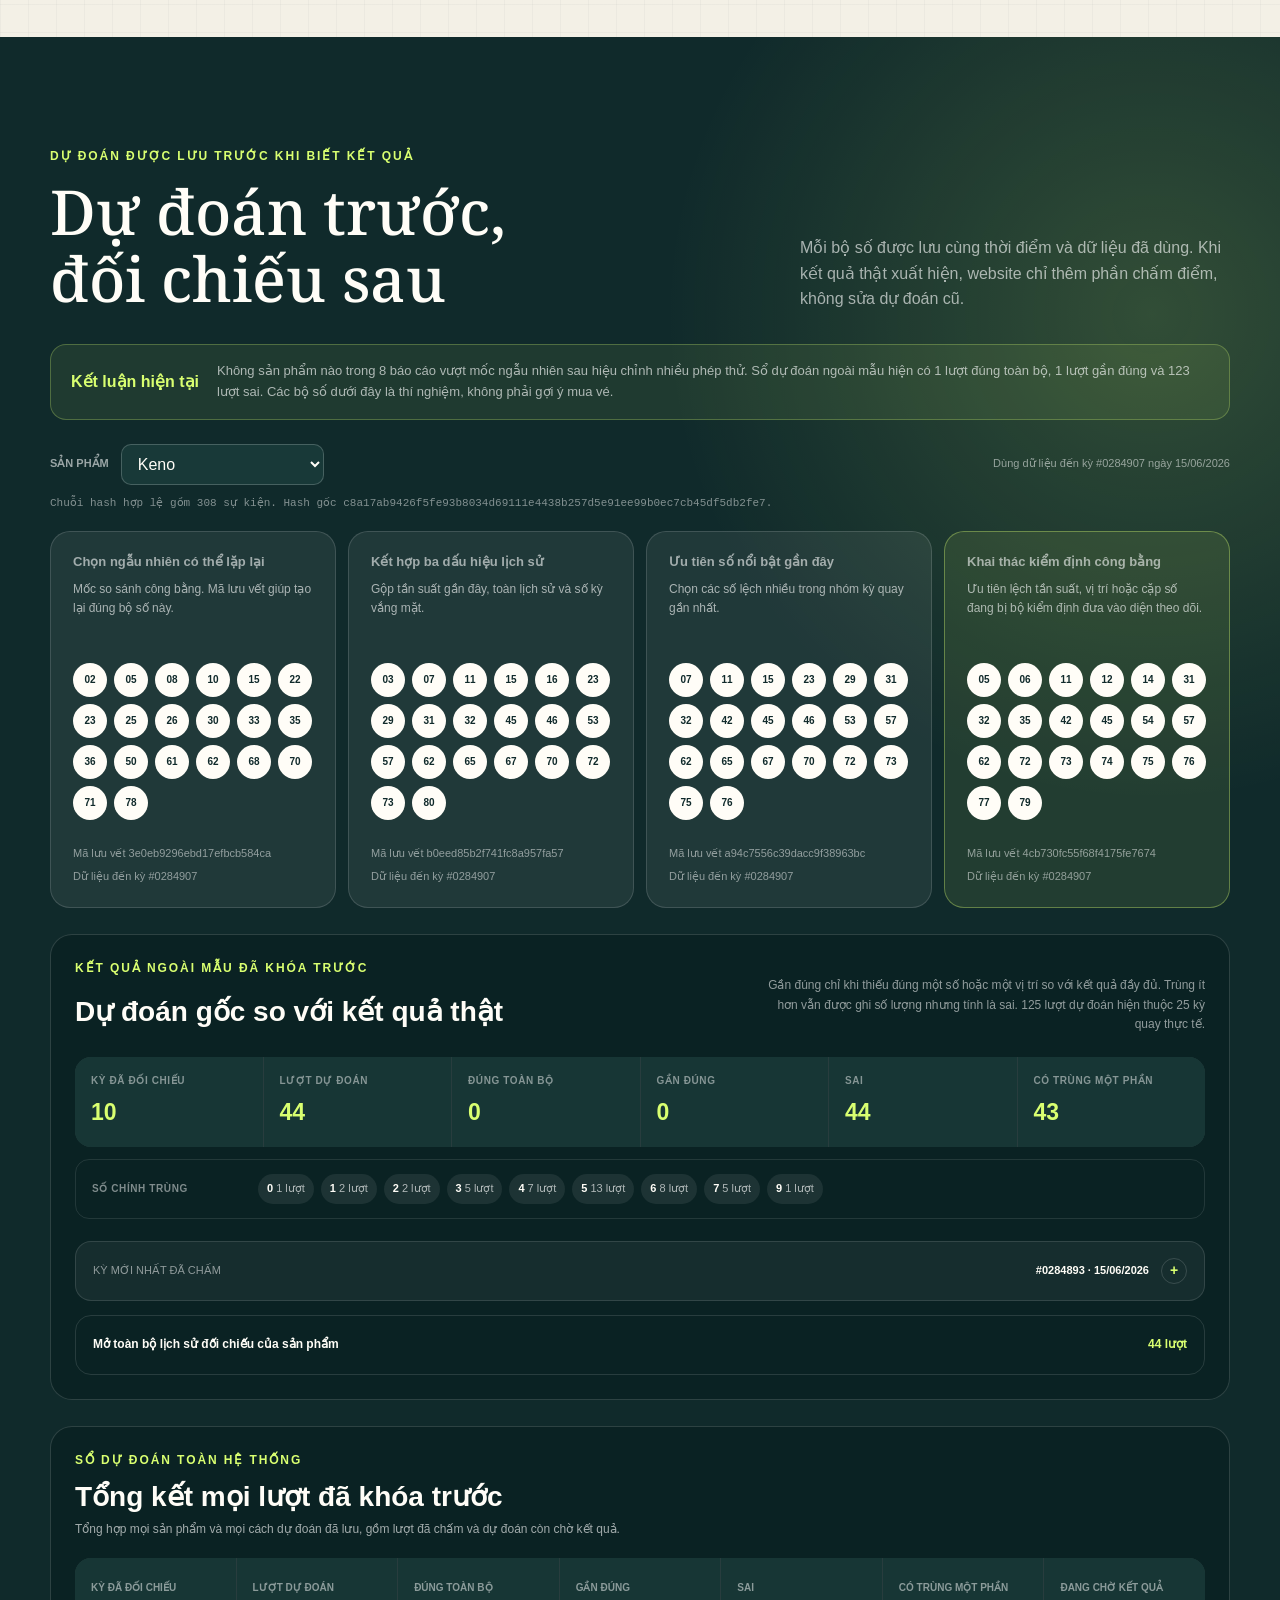
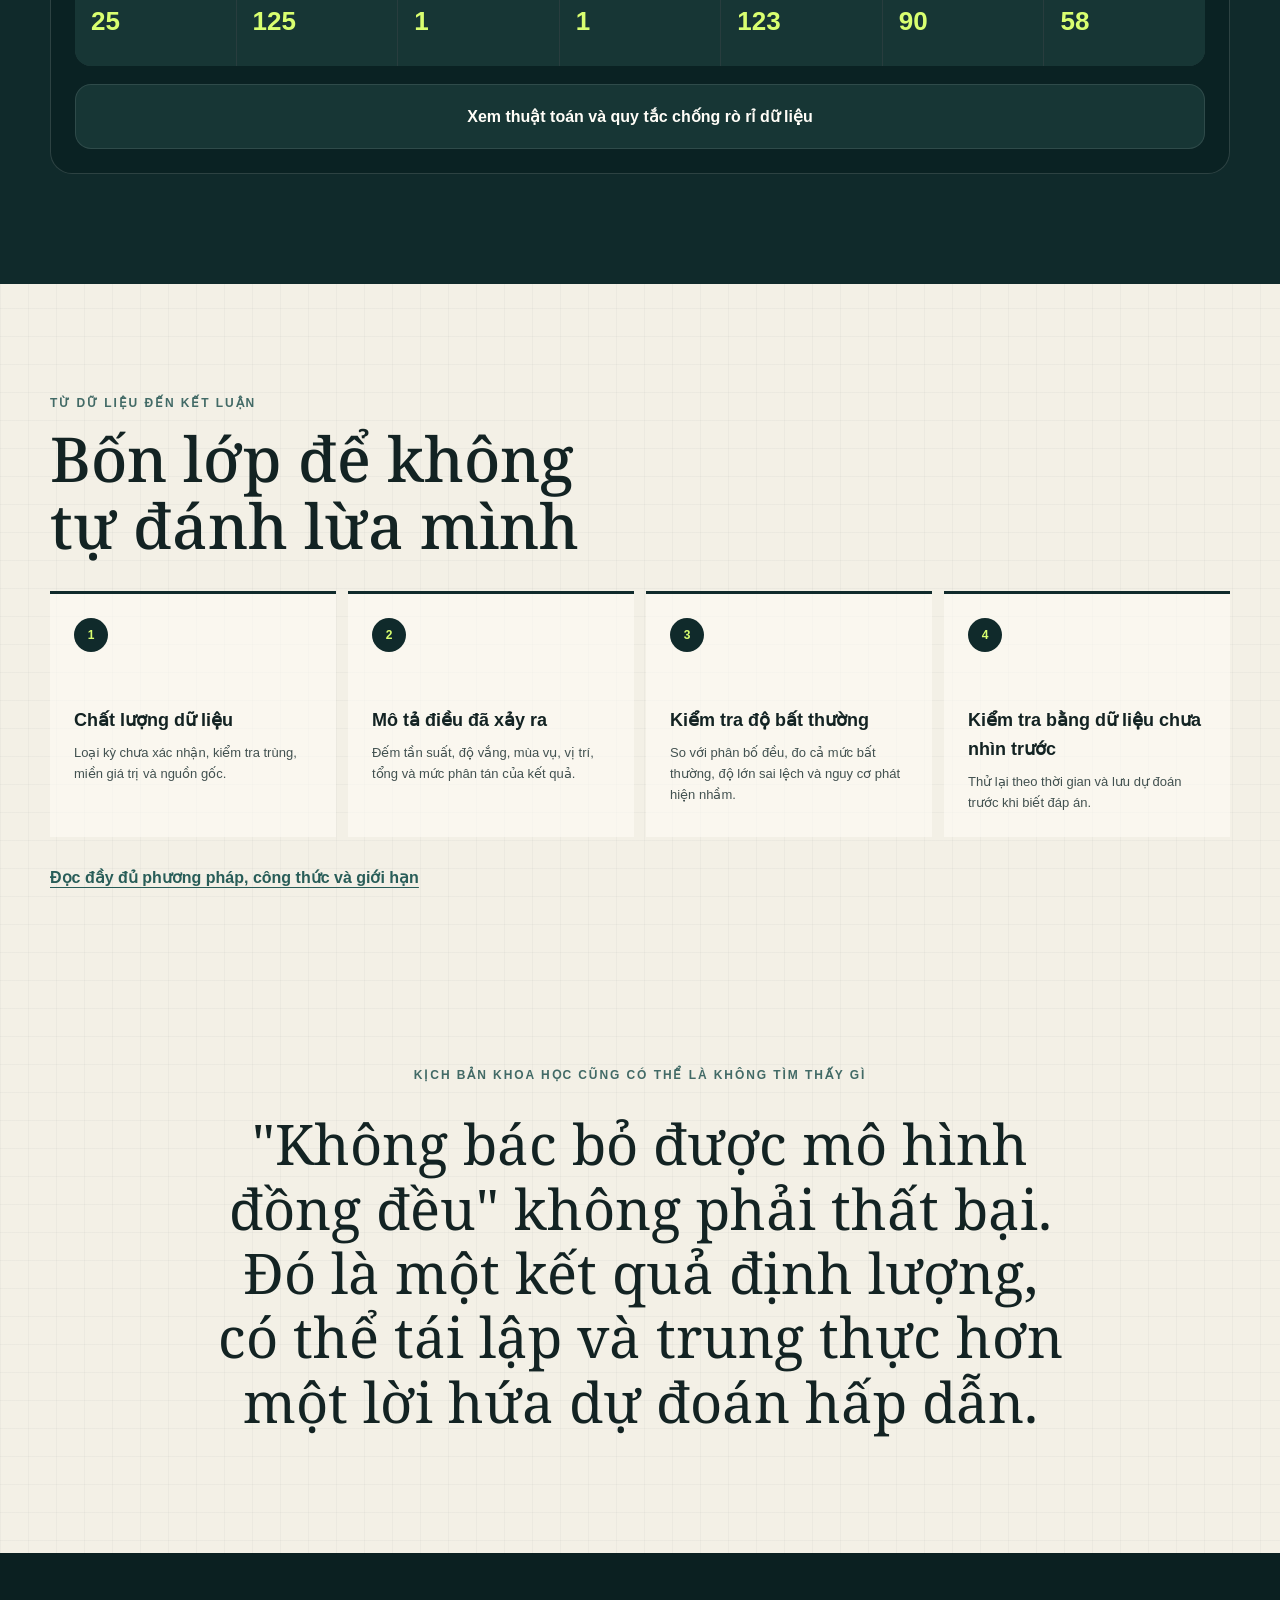
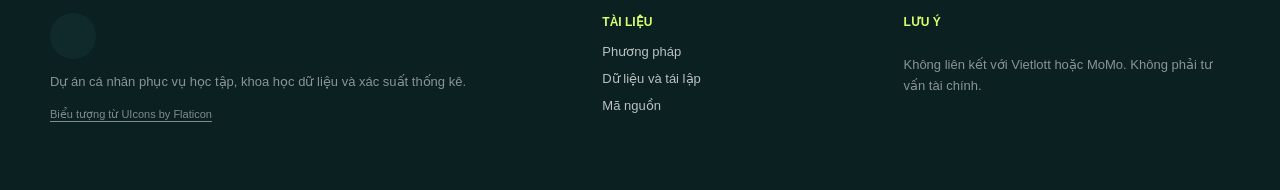
==== commit 8866a561: "Thu gọn kỳ mới nhất đã chấm" ====
--- a/site/index.html
+++ b/site/index.html
@@ -13,8 +13,8 @@
   <link rel="preconnect" href="https://fonts.gstatic.com" crossorigin>
   <link rel="stylesheet" href="https://fonts.googleapis.com/css2?family=Noto+Serif:ital,wght@0,400;0,500;1,400;1,500&amp;display=swap">
   <link rel="stylesheet" href="https://cdn-uicons.flaticon.com/3.0.0/uicons-regular-rounded/css/uicons-regular-rounded.css">
-  <link rel="stylesheet" href="assets/styles.css?v=20260616-3">
-  <script src="assets/app.js?v=20260616-2" defer></script>
+  <link rel="stylesheet" href="assets/styles.css?v=20260616-5">
+  <script src="assets/app.js?v=20260616-3" defer></script>
 </head>
 <body>
   <a class="skip-link" href="#main">Bỏ qua điều hướng</a>
--- a/site/assets/styles.css
+++ b/site/assets/styles.css
@@ -2967,17 +2967,62 @@
   margin-top: 22px;
 }
 
+.prediction-latest-panel {
+  overflow: hidden;
+  border: 1px solid rgb(255 255 255 / 12%);
+  border-radius: 16px;
+  background: rgb(255 255 255 / 5%);
+}
+
 .prediction-comparison-heading {
   display: flex;
+  min-height: 58px;
+  gap: 12px;
   align-items: center;
   justify-content: space-between;
+  padding: 14px 17px;
   color: rgb(255 255 255 / 52%);
+  cursor: pointer;
   font-size: 11px;
+  list-style: none;
   text-transform: uppercase;
 }
 
+.prediction-comparison-heading::-webkit-details-marker {
+  display: none;
+}
+
 .prediction-comparison-heading strong {
+  margin-left: auto;
   color: var(--paper);
+}
+
+.prediction-comparison-heading::after {
+  content: "+";
+  display: grid;
+  width: 24px;
+  height: 24px;
+  flex: 0 0 auto;
+  place-items: center;
+  border: 1px solid rgb(255 255 255 / 15%);
+  border-radius: 999px;
+  color: var(--acid);
+  font-size: 14px;
+  font-weight: 900;
+}
+
+.prediction-latest-panel[open] .prediction-comparison-heading::after {
+  content: "-";
+}
+
+.prediction-latest-list {
+  display: grid;
+  gap: 10px;
+  padding: 0 14px 14px;
+}
+
+.prediction-latest-panel:not([open]) > .prediction-latest-list {
+  display: none;
 }
 
 .prediction-evaluation {
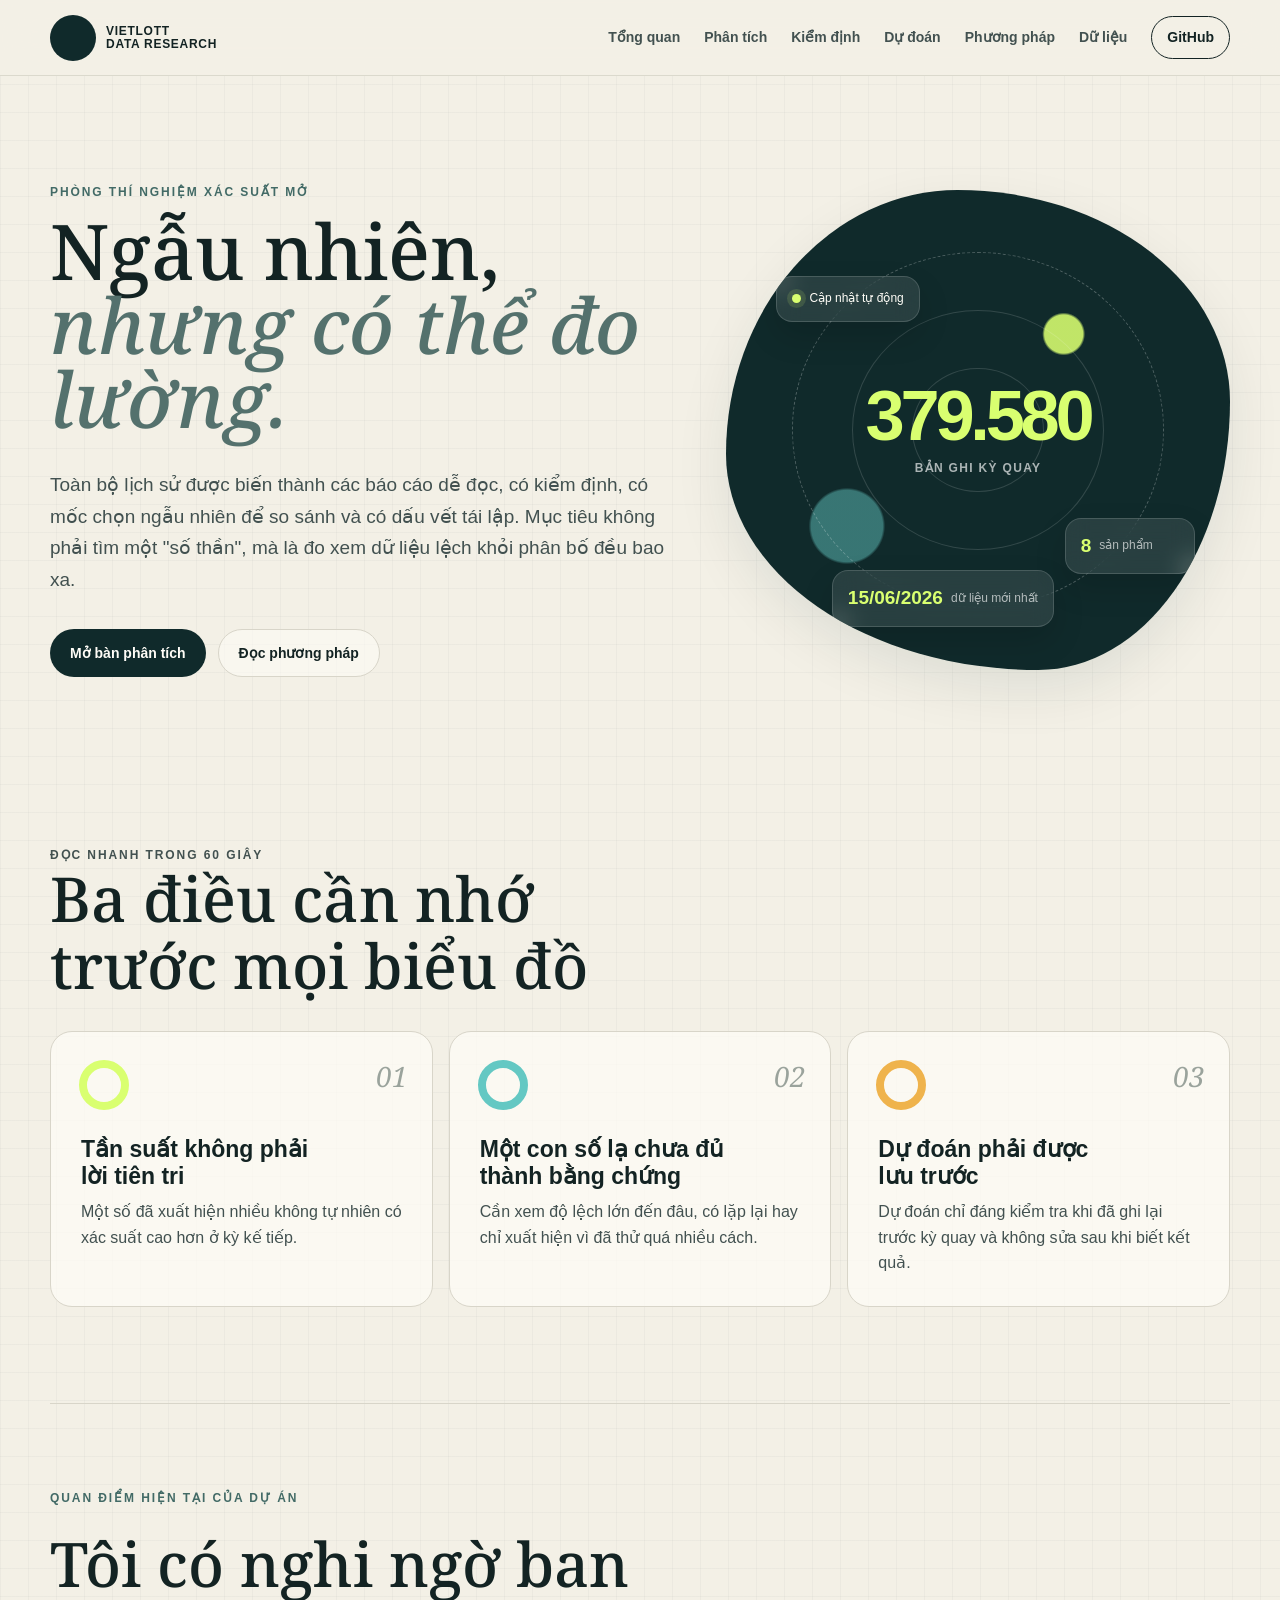
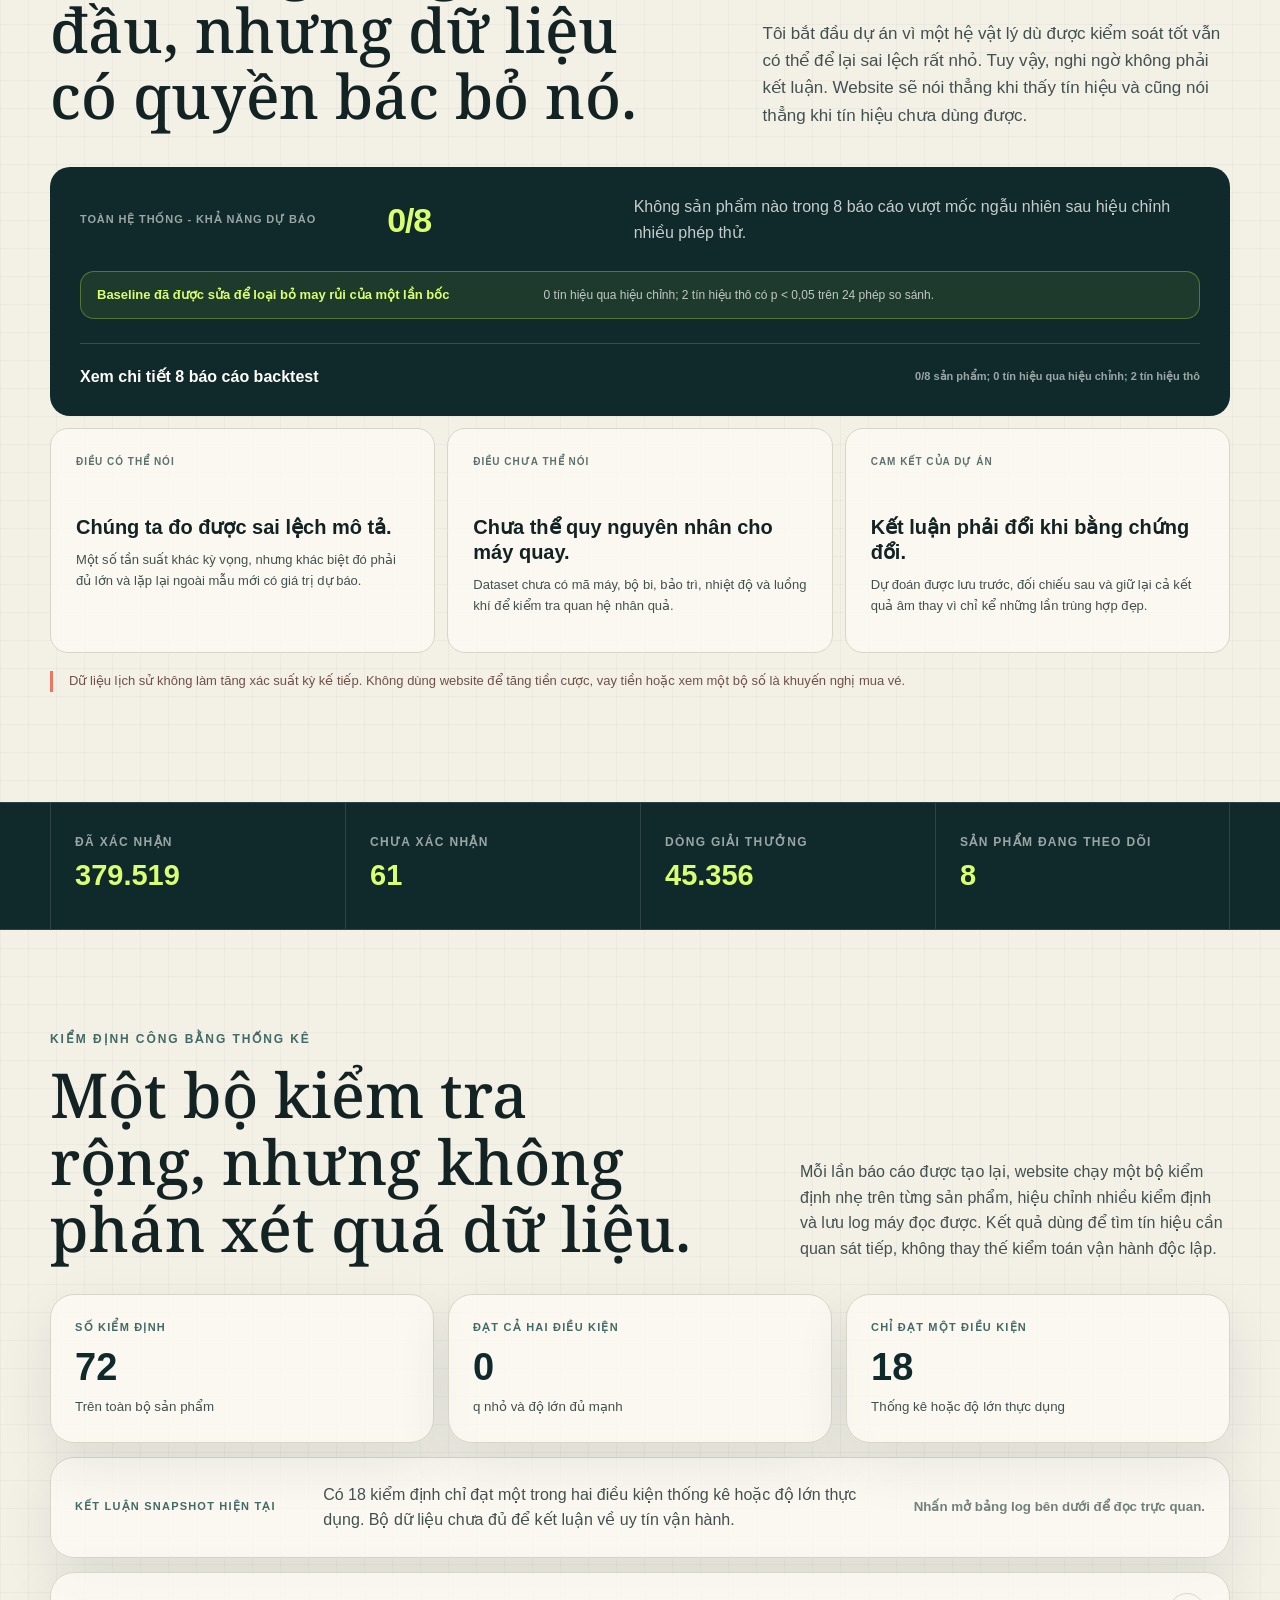
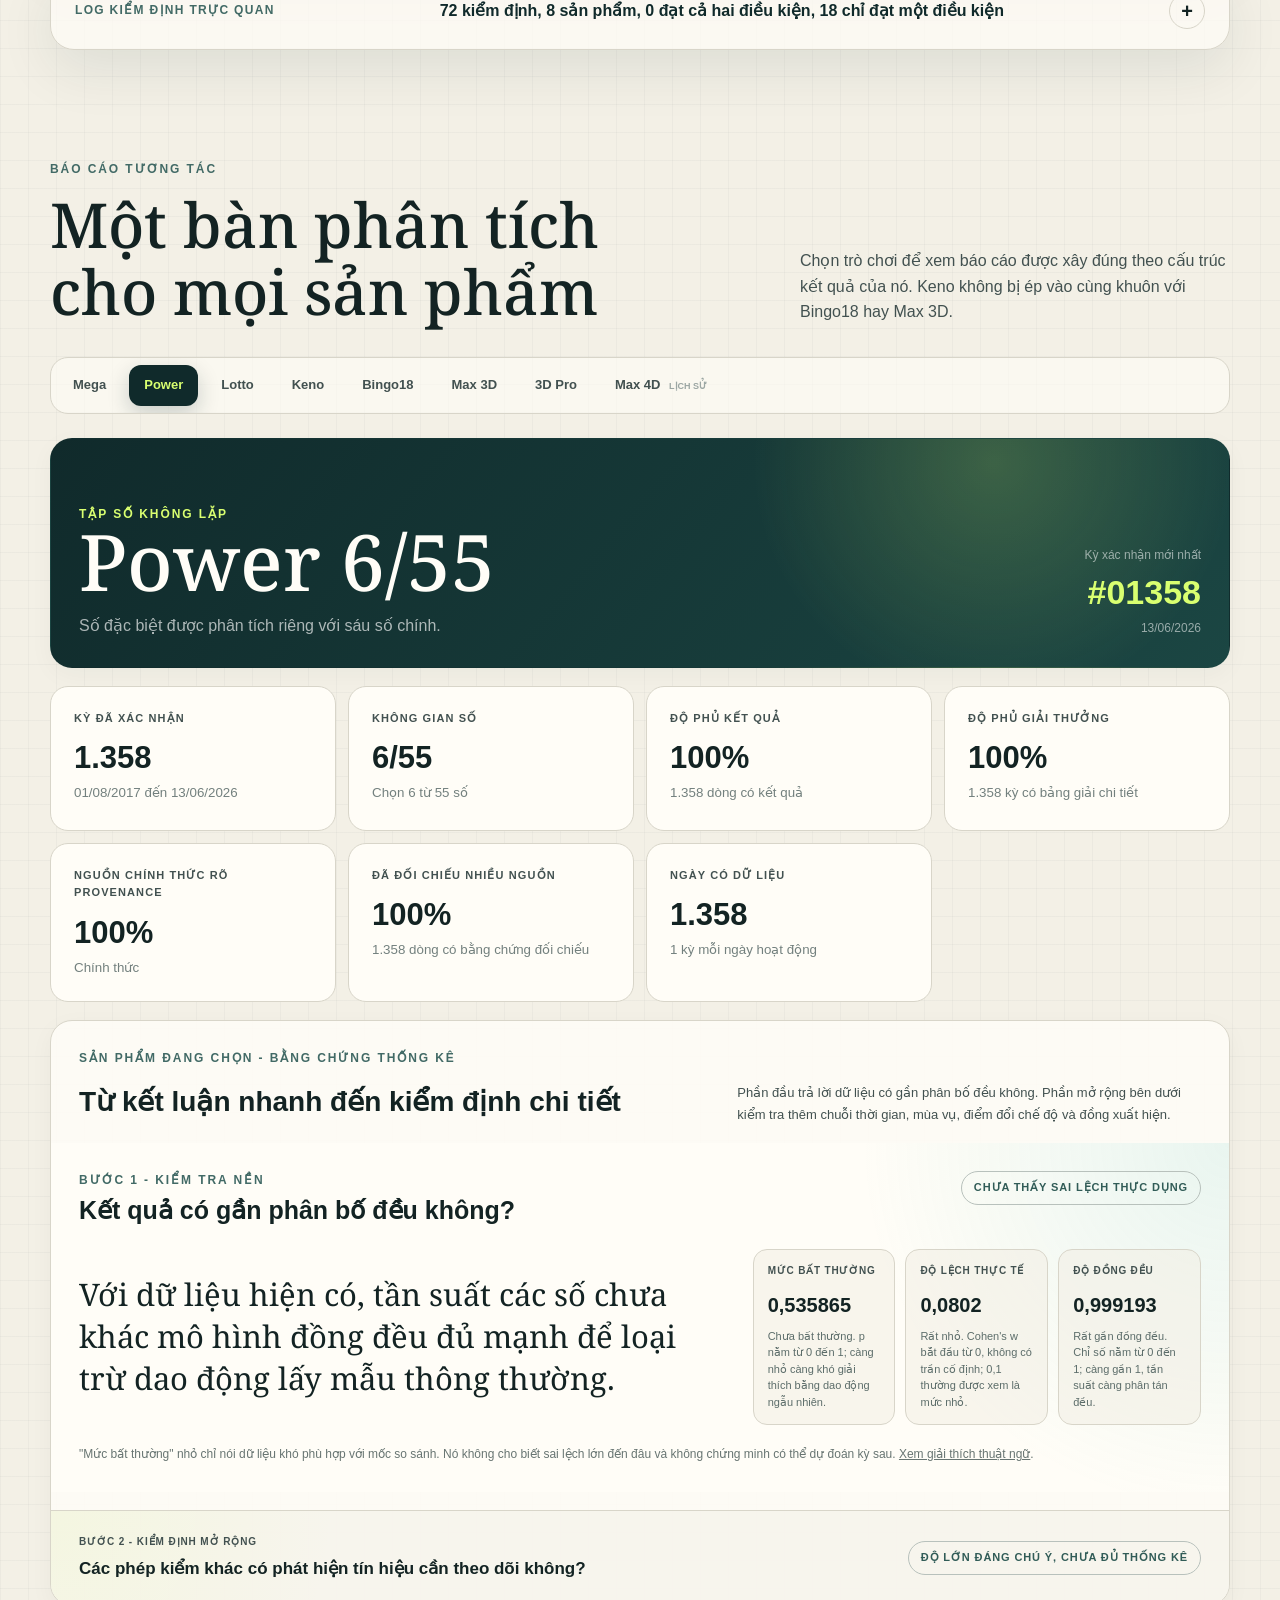
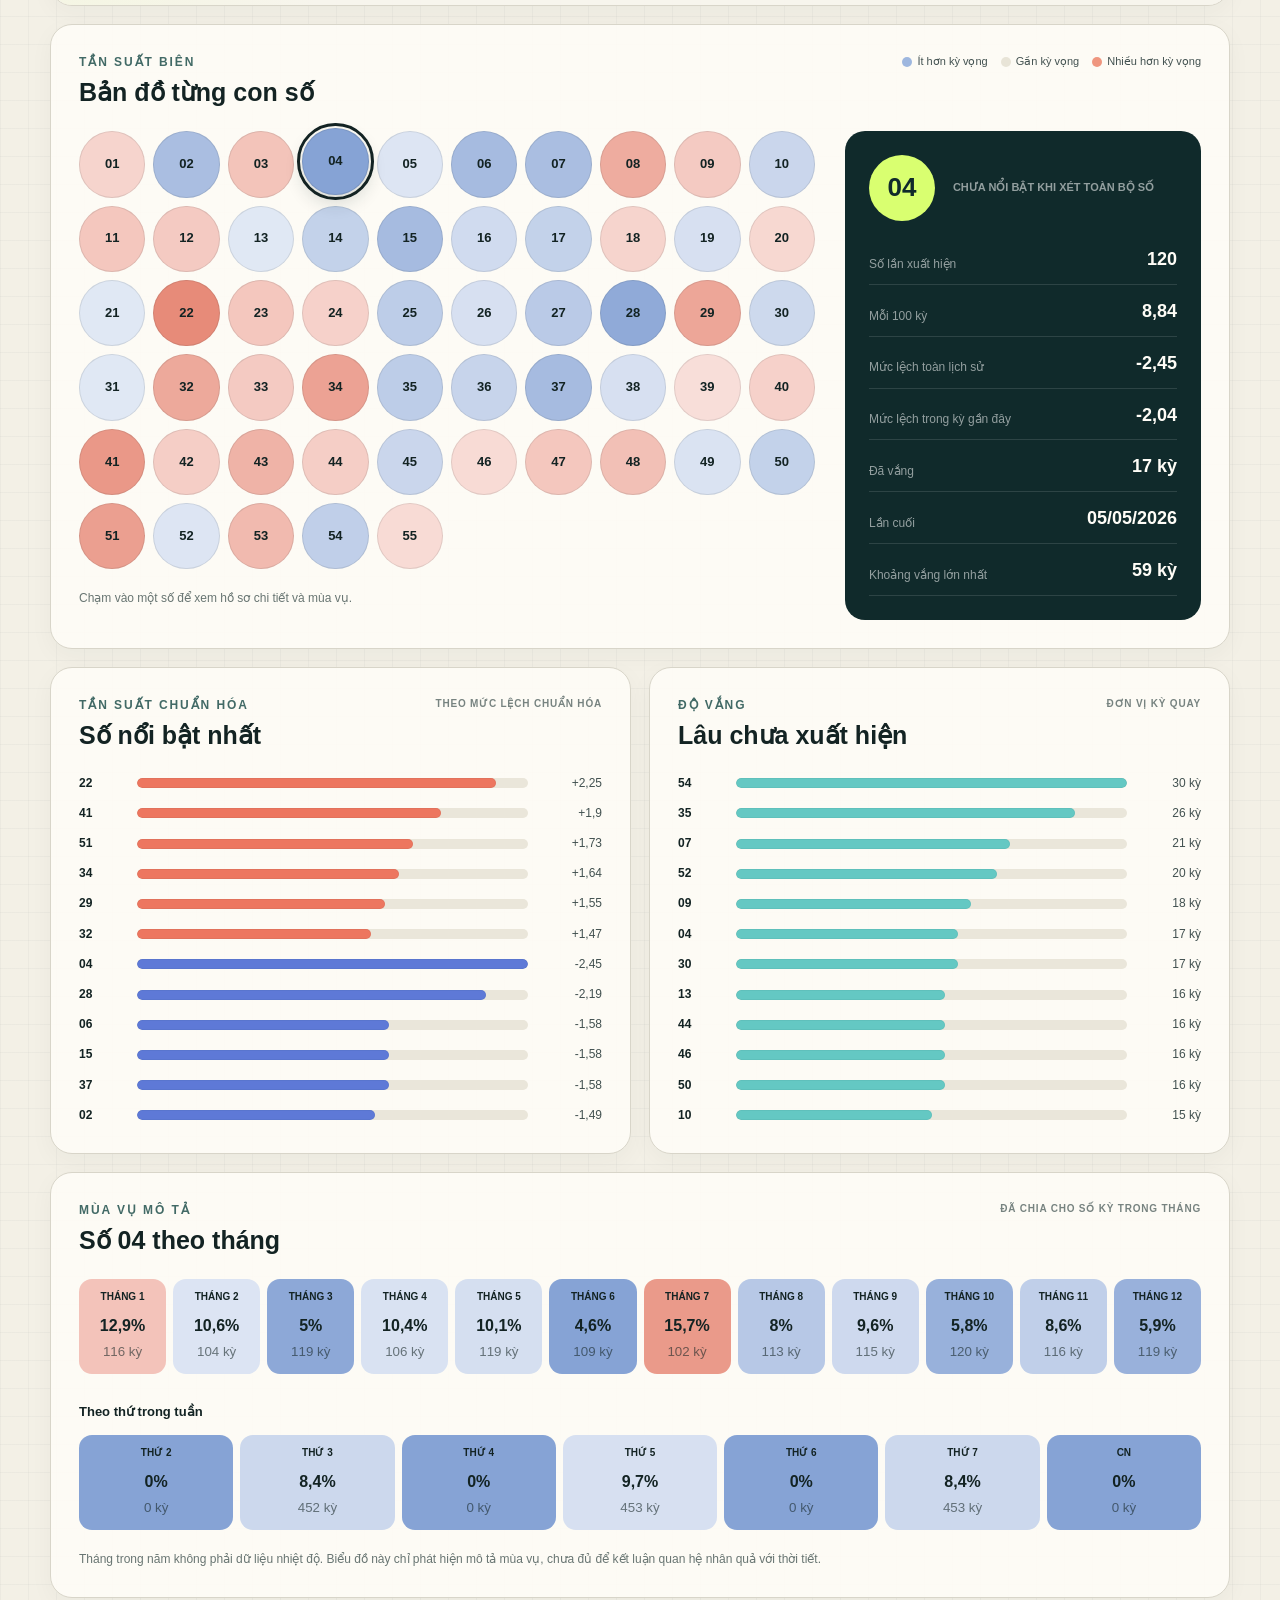
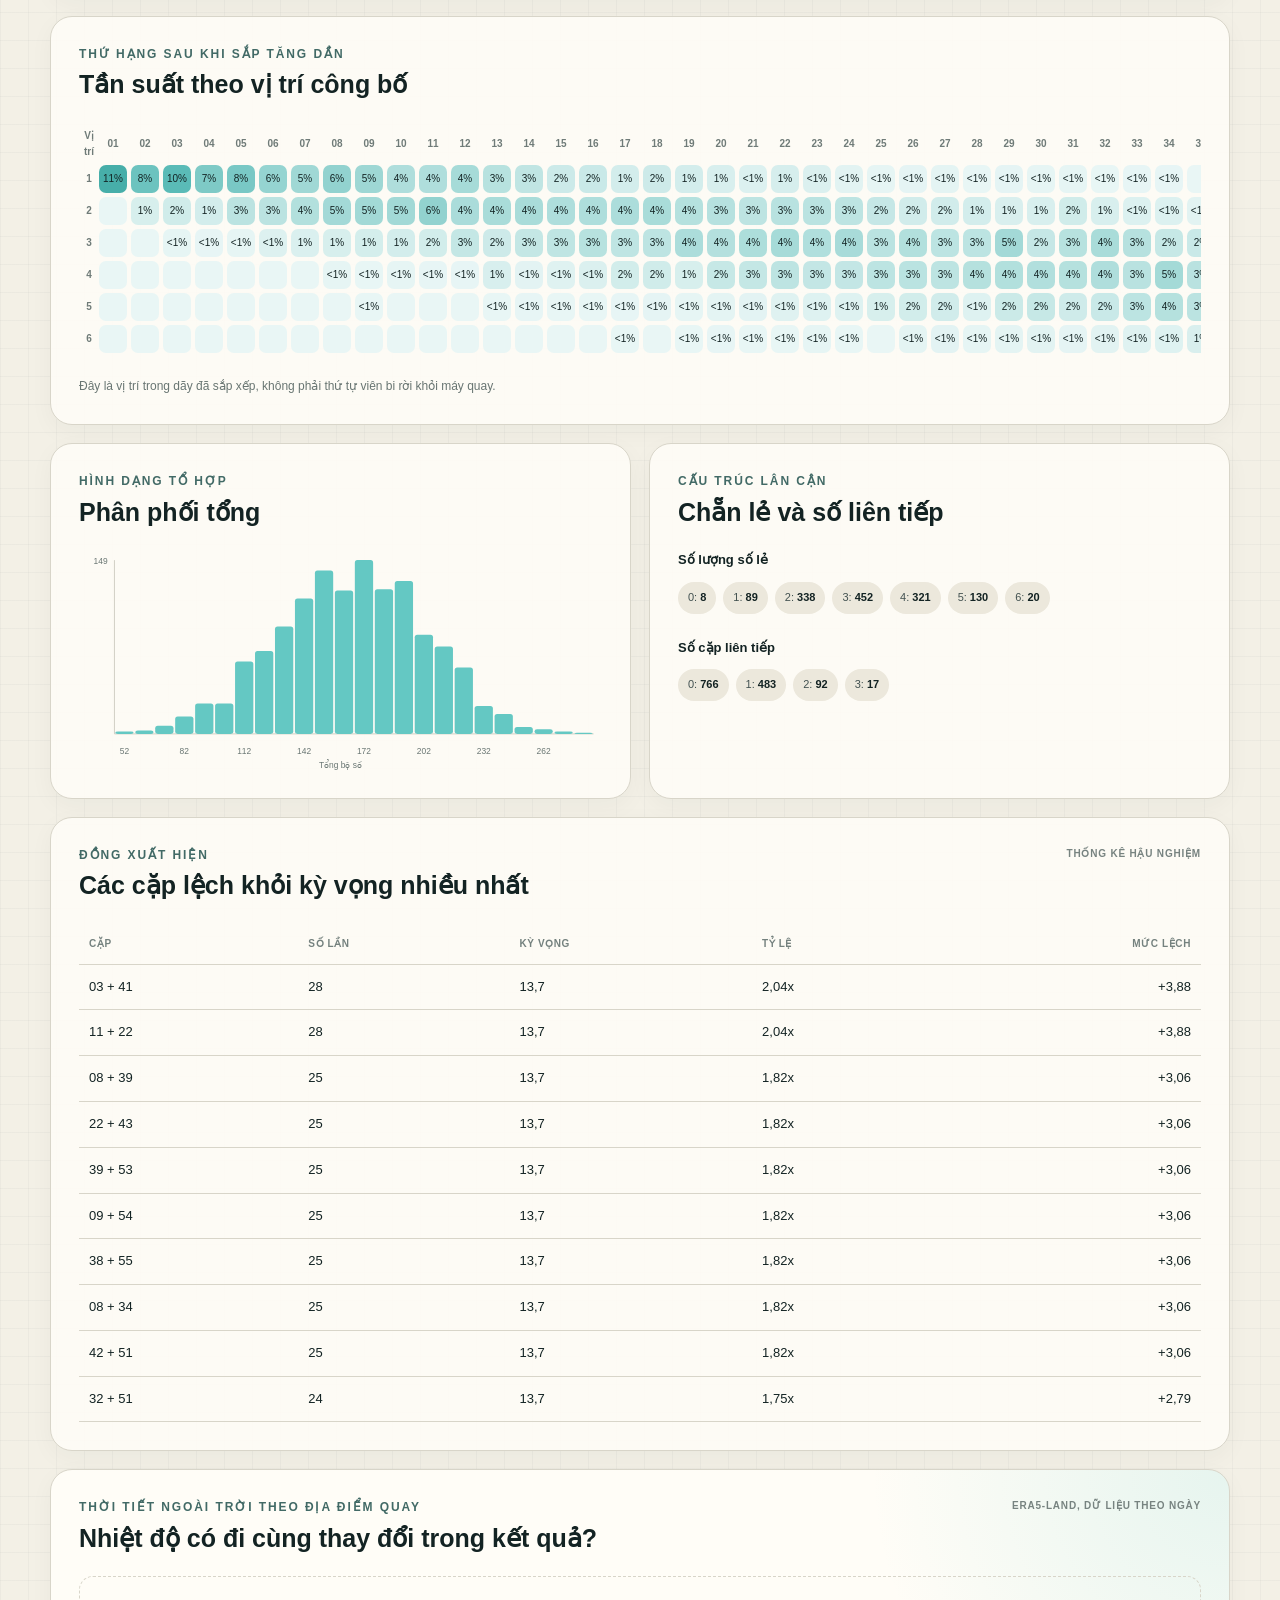
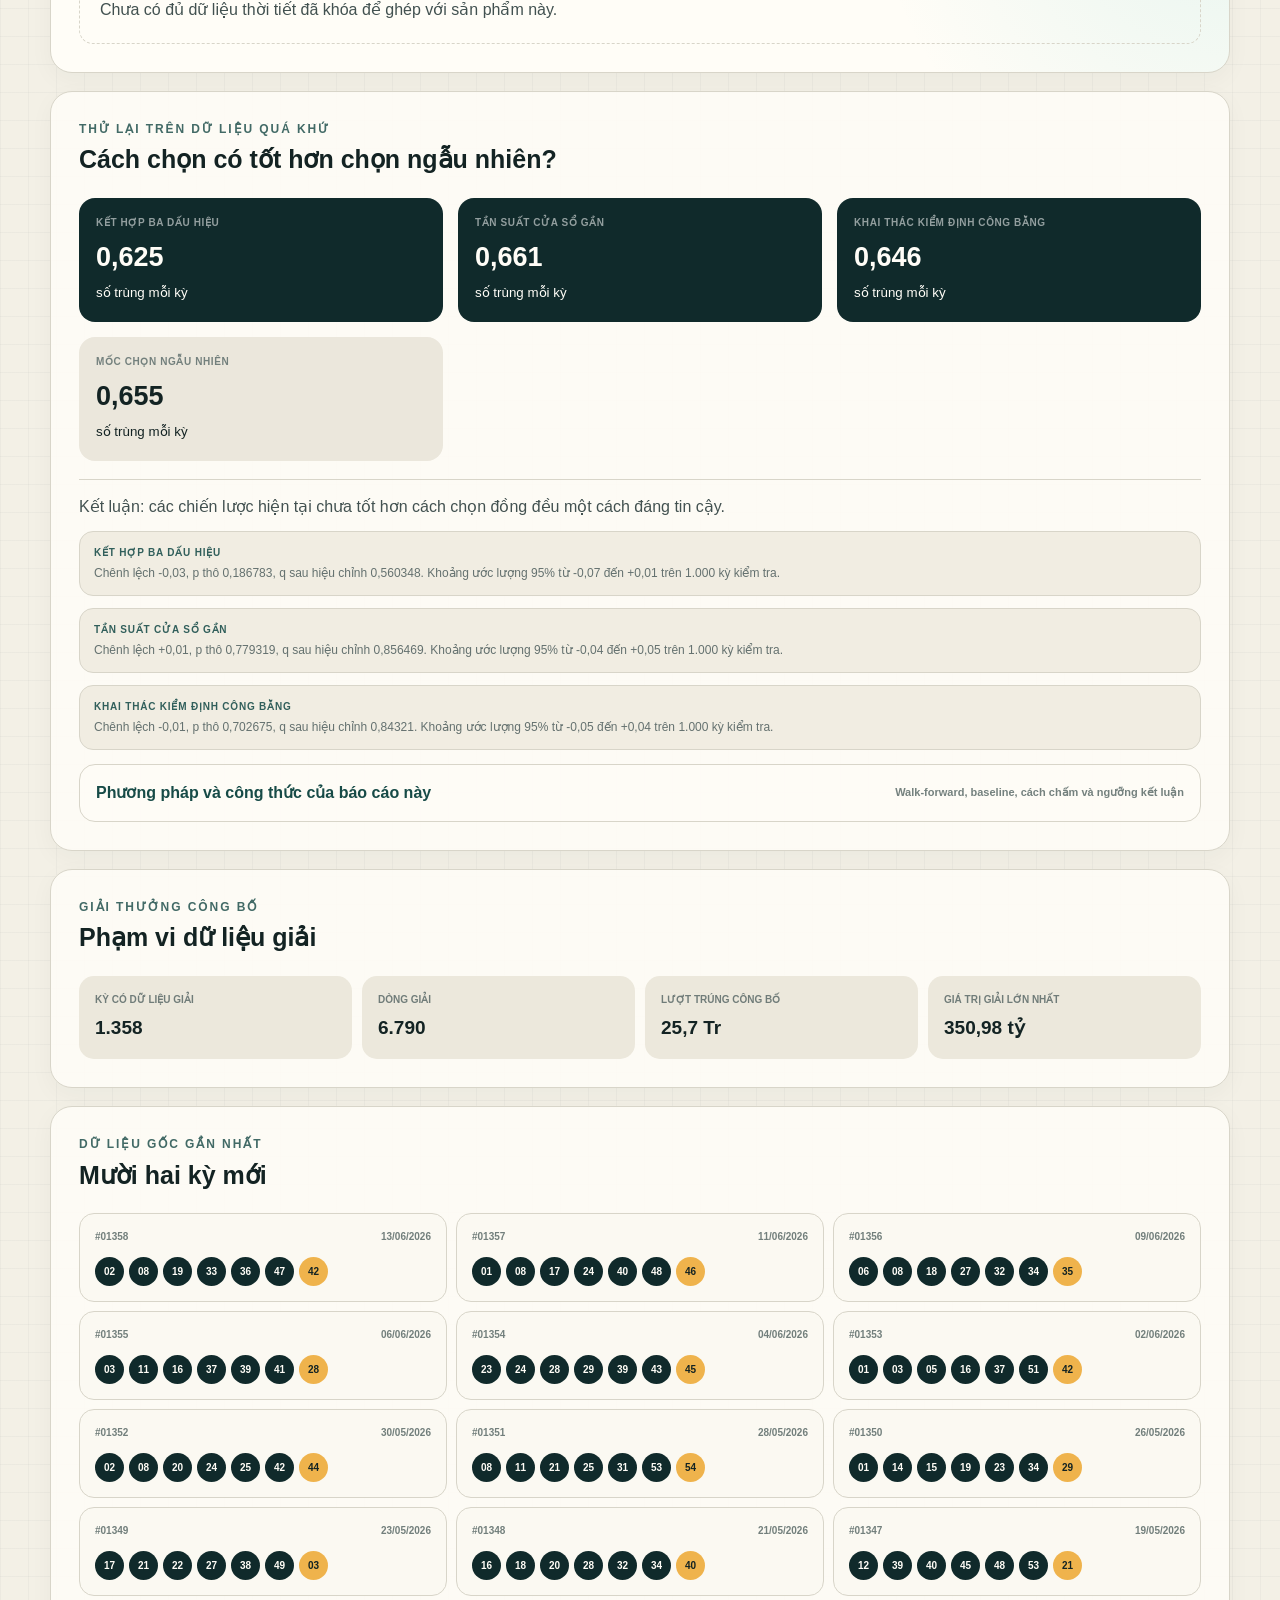
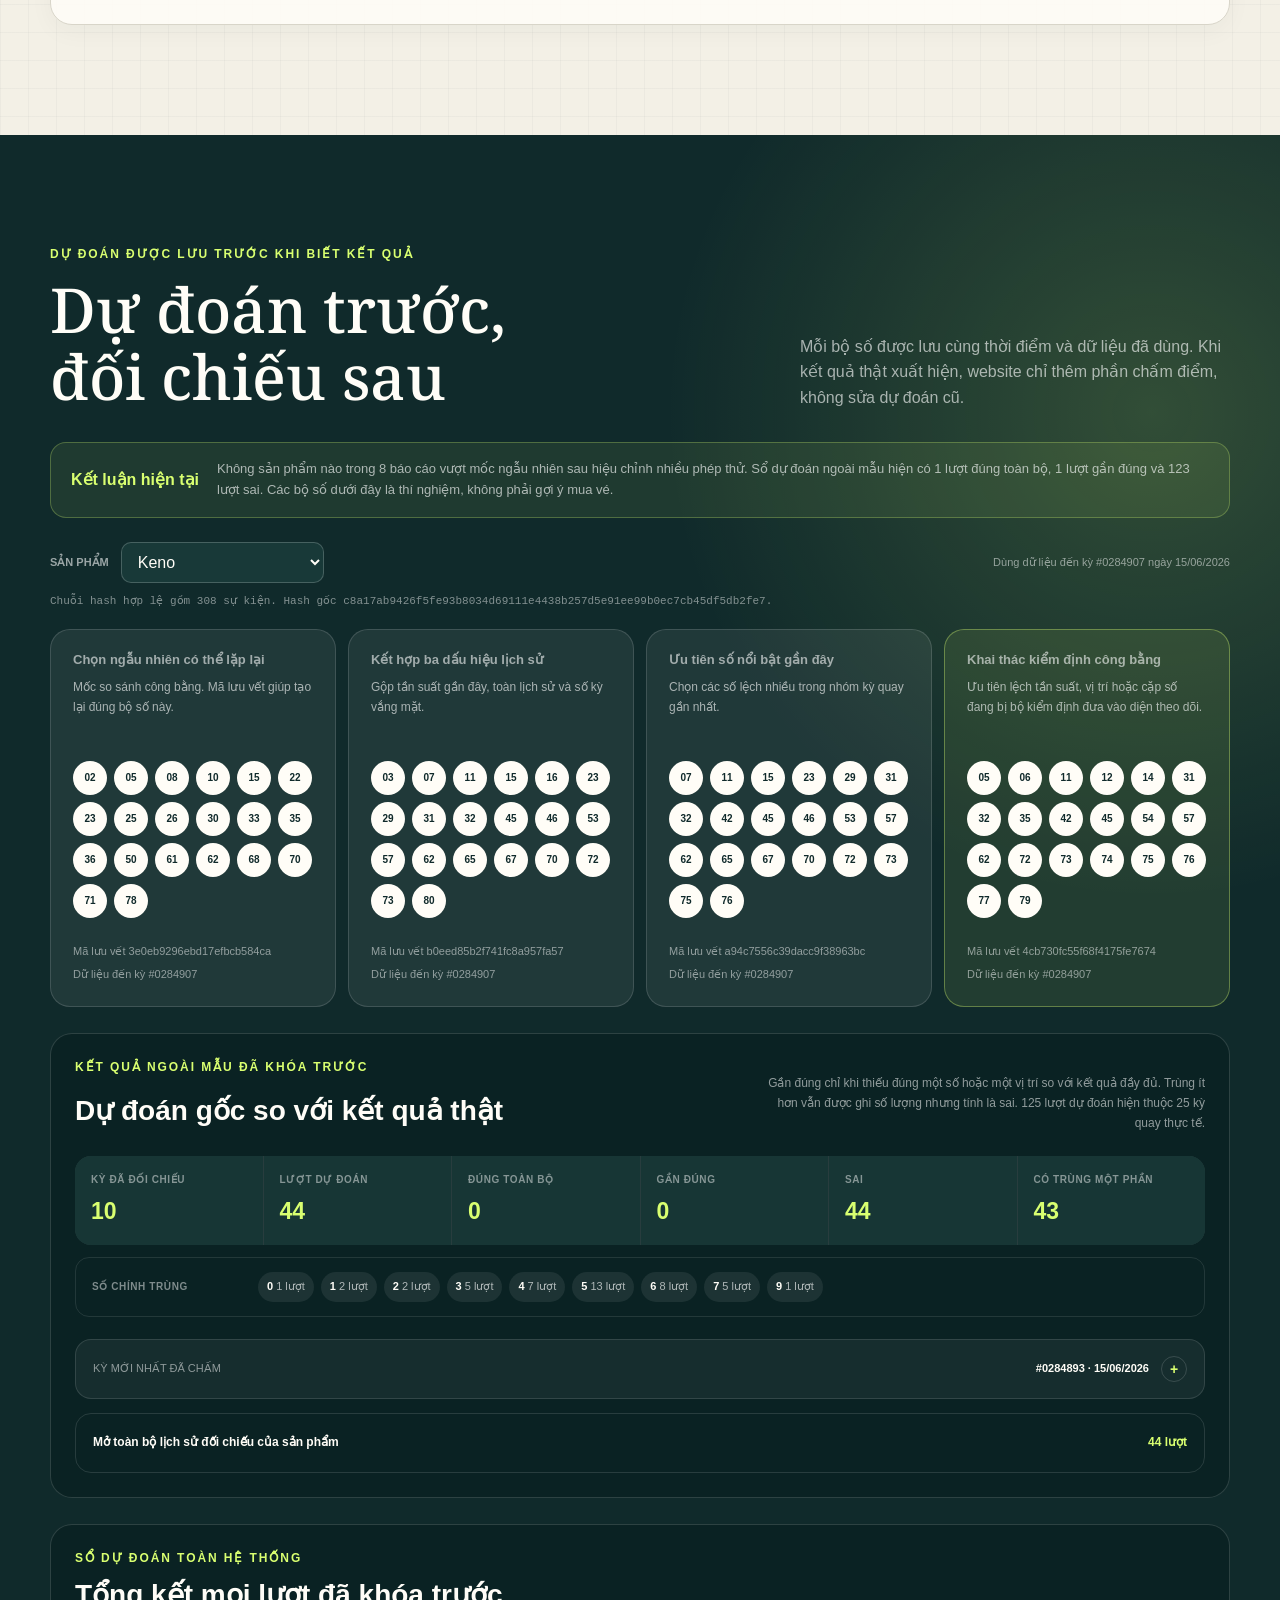
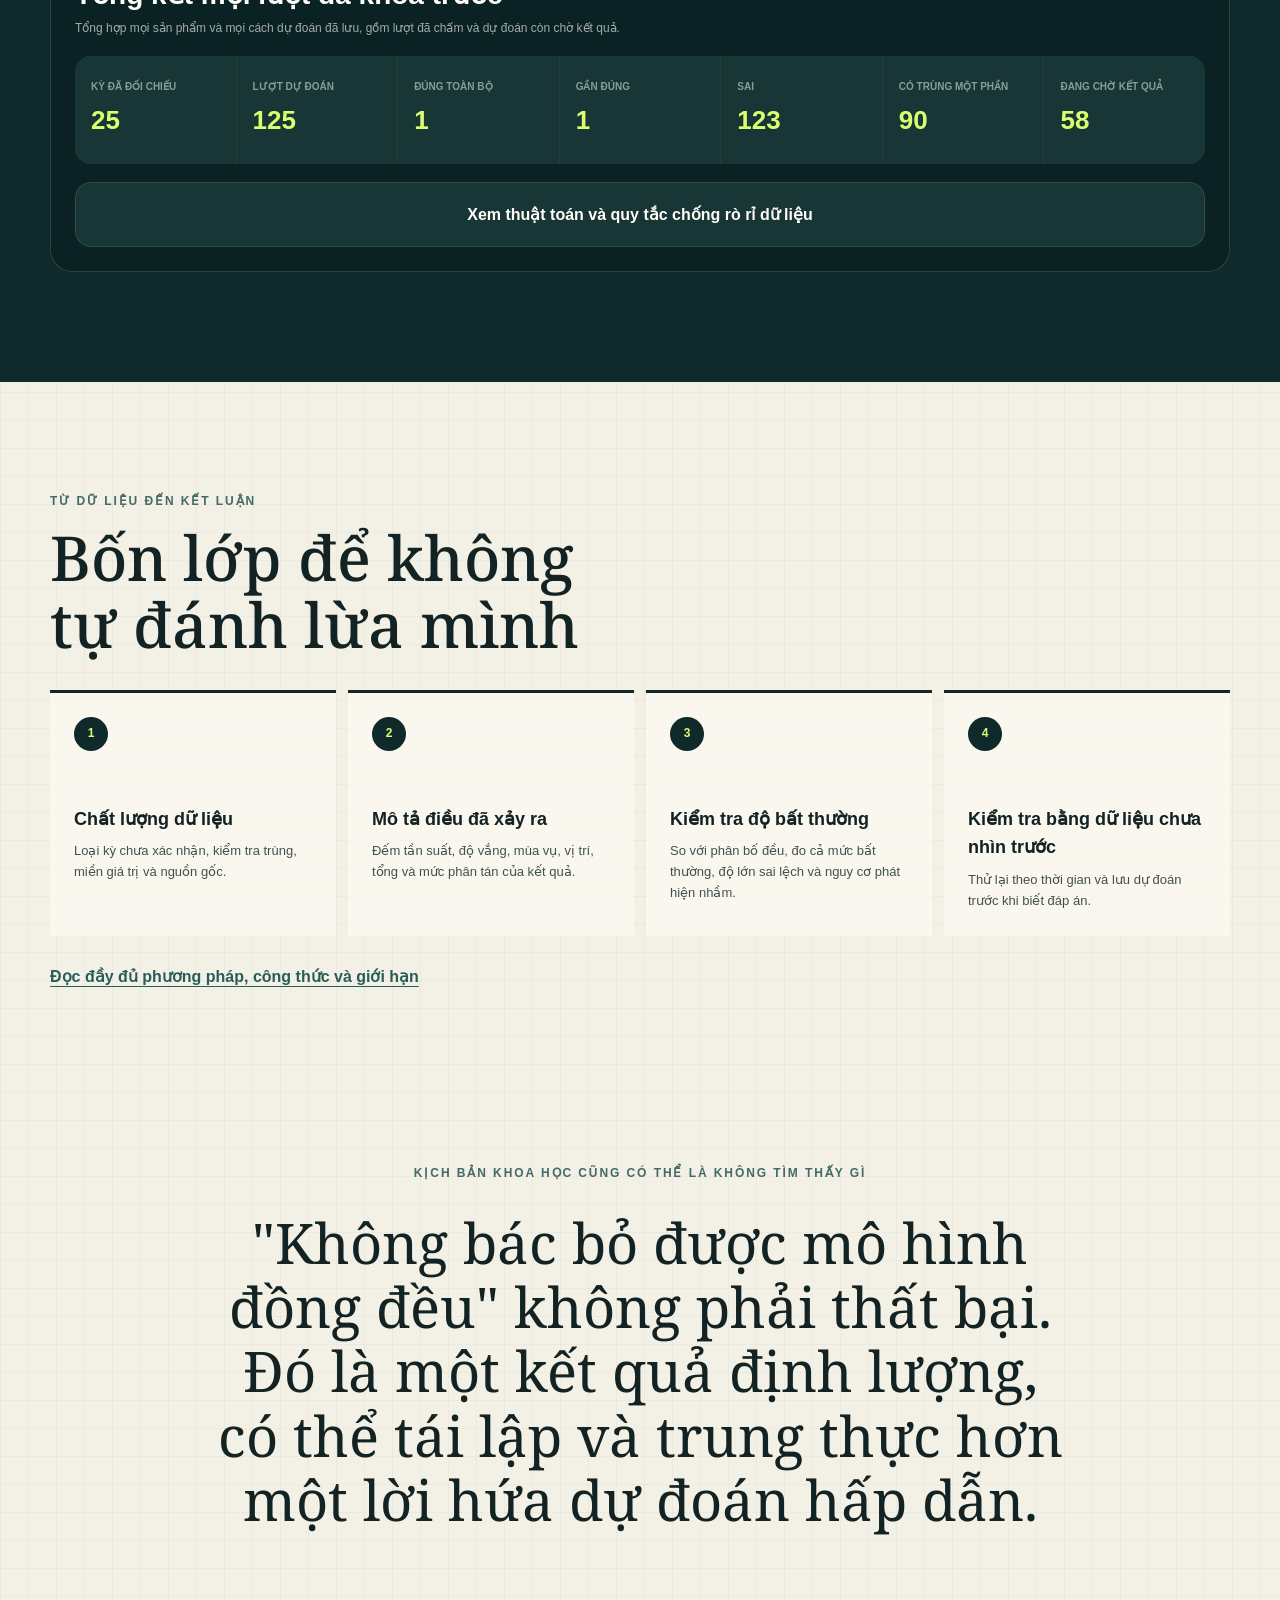
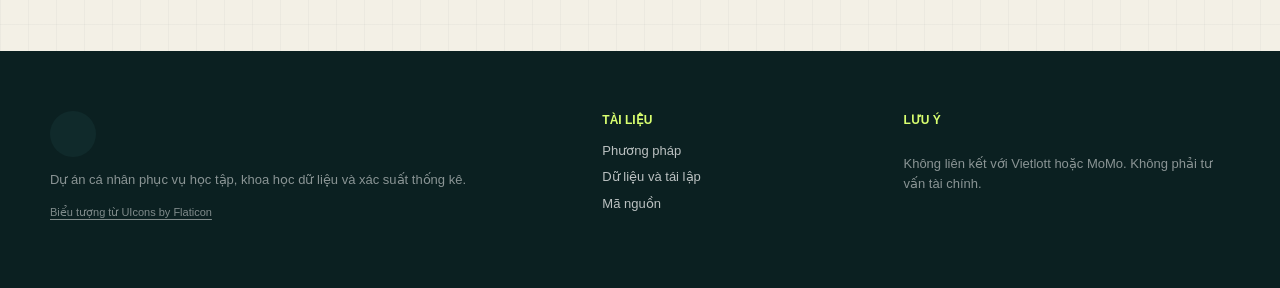
==== commit 15684cd1: "Xếp dọc khối backtest và dữ liệu giải" ====
--- a/site/index.html
+++ b/site/index.html
@@ -13,7 +13,7 @@
   <link rel="preconnect" href="https://fonts.gstatic.com" crossorigin>
   <link rel="stylesheet" href="https://fonts.googleapis.com/css2?family=Noto+Serif:ital,wght@0,400;0,500;1,400;1,500&amp;display=swap">
   <link rel="stylesheet" href="https://cdn-uicons.flaticon.com/3.0.0/uicons-regular-rounded/css/uicons-regular-rounded.css">
-  <link rel="stylesheet" href="assets/styles.css?v=20260616-5">
+  <link rel="stylesheet" href="assets/styles.css?v=20260617-2">
   <script src="assets/app.js?v=20260616-3" defer></script>
 </head>
 <body>
@@ -479,7 +479,7 @@
           <div id="weather-report" class="weather-report"></div>
         </section>
 
-        <div class="two-column">
+        <div class="two-column backtest-prize-grid">
           <section class="panel">
             <div class="panel-heading">
               <div>
--- a/site/assets/styles.css
+++ b/site/assets/styles.css
@@ -2172,6 +2172,14 @@
   gap: 18px;
 }
 
+.backtest-prize-grid {
+  grid-template-columns: 1fr;
+}
+
+.backtest-prize-grid .prize-report {
+  grid-template-columns: repeat(4, minmax(0, 1fr));
+}
+
 .number-map-layout {
   display: grid;
   grid-template-columns: 1.55fr 0.75fr;
@@ -3875,6 +3883,10 @@
     grid-template-columns: 1fr 1fr;
   }
 
+  .backtest-prize-grid .prize-report {
+    grid-template-columns: repeat(2, minmax(0, 1fr));
+  }
+
   .prediction-hit-distribution,
   .prediction-versus {
     grid-template-columns: 1fr;
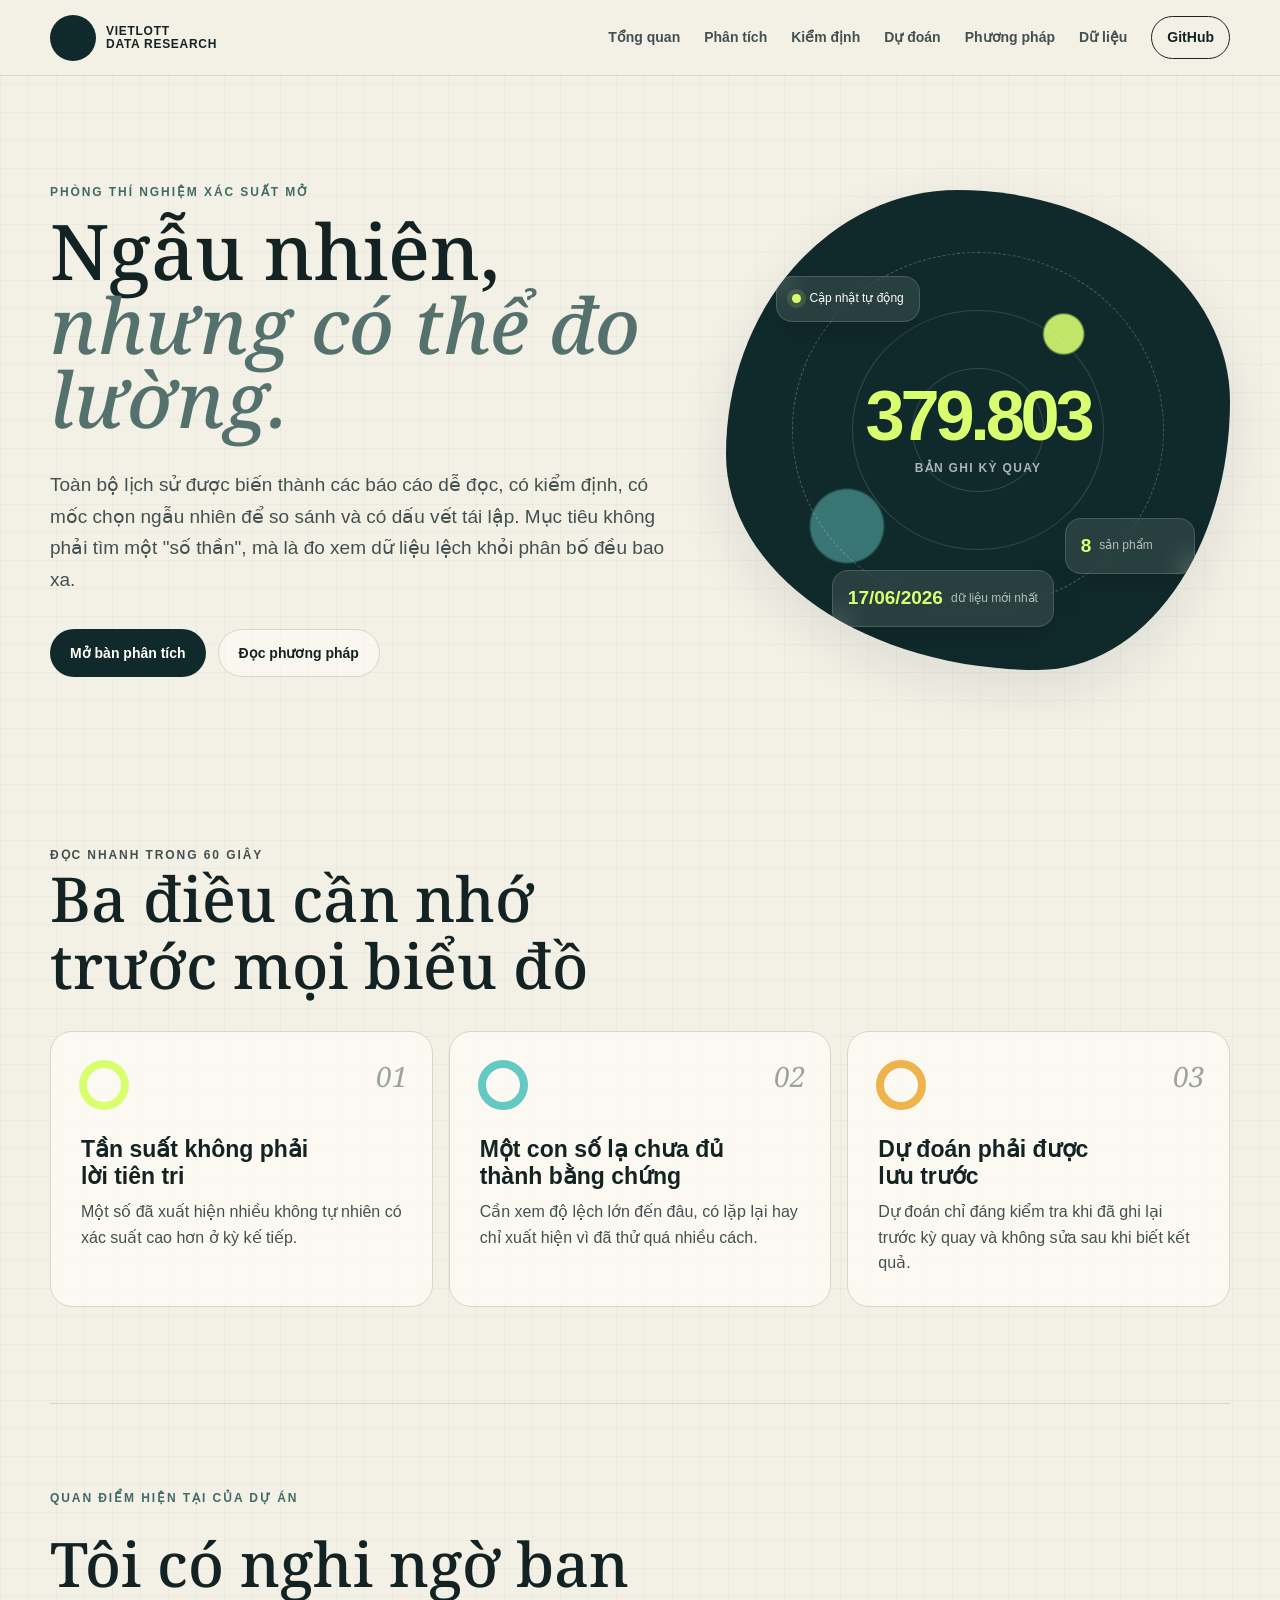
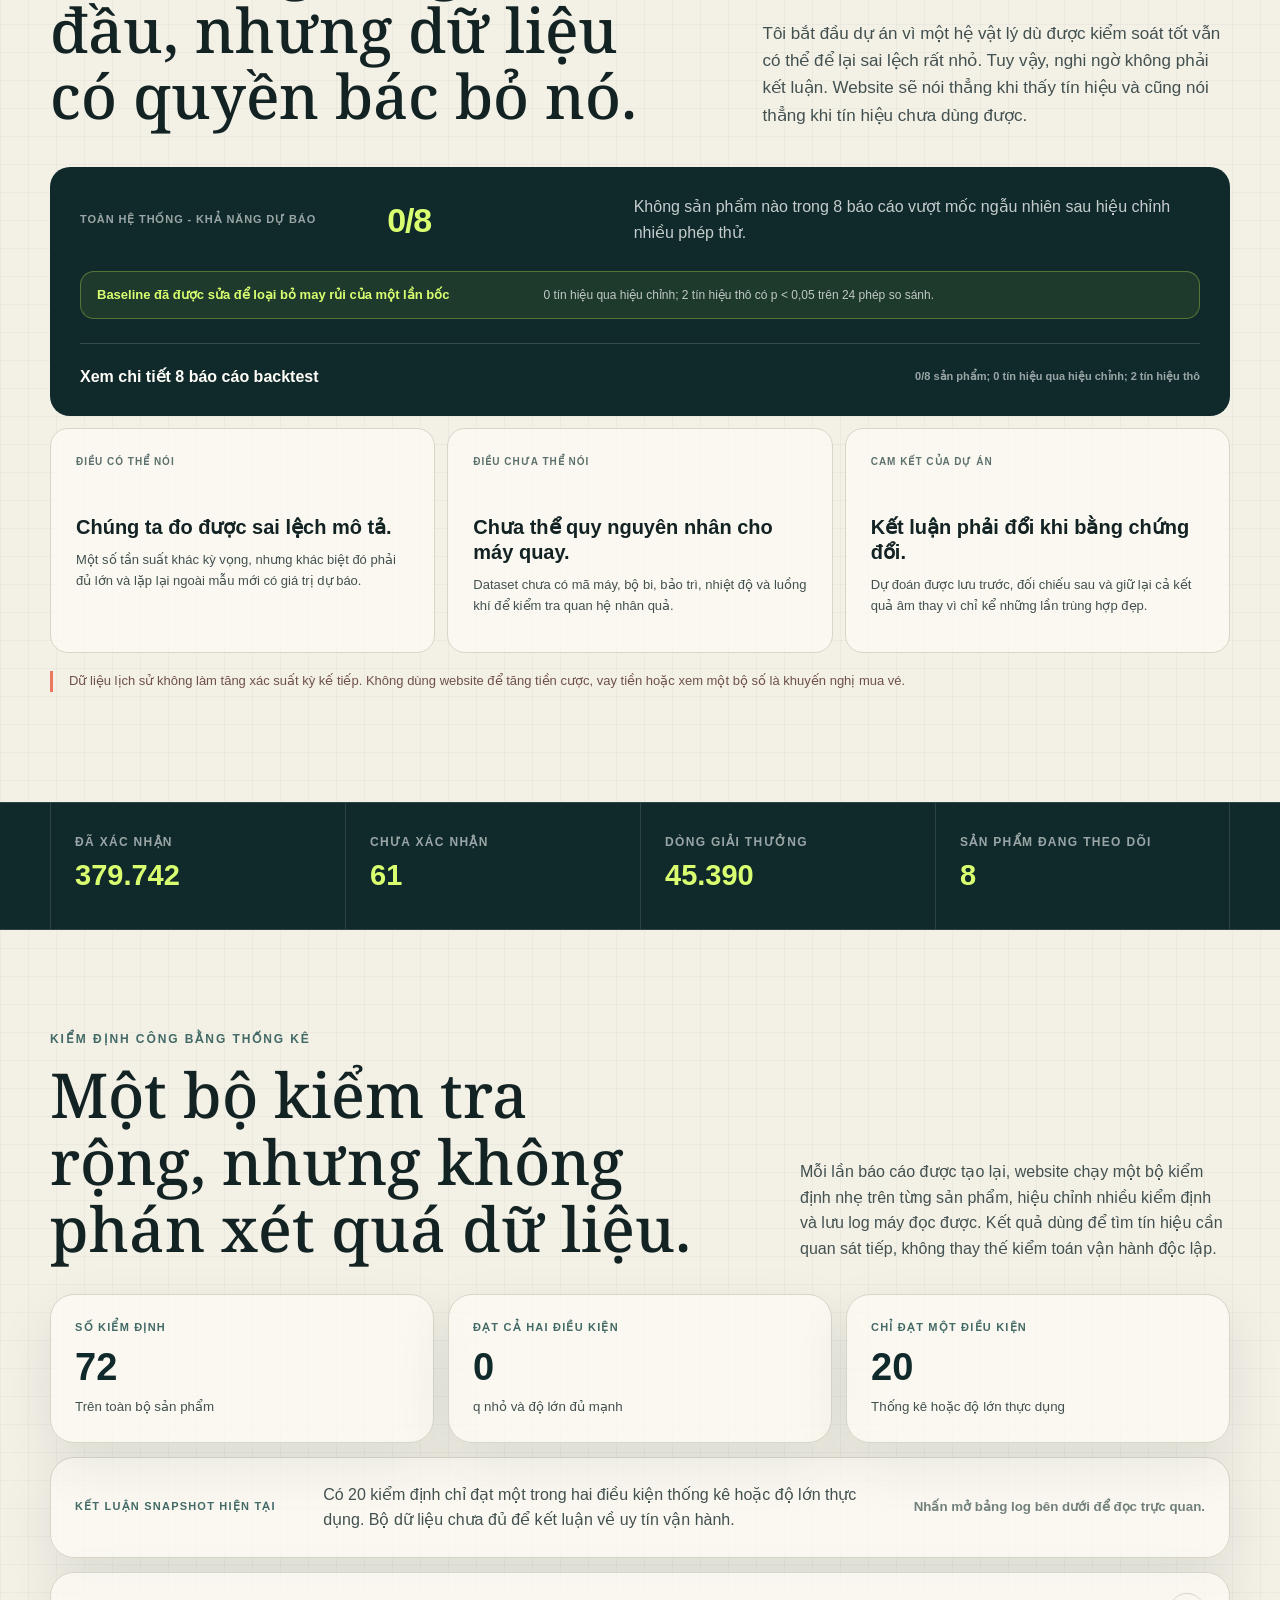
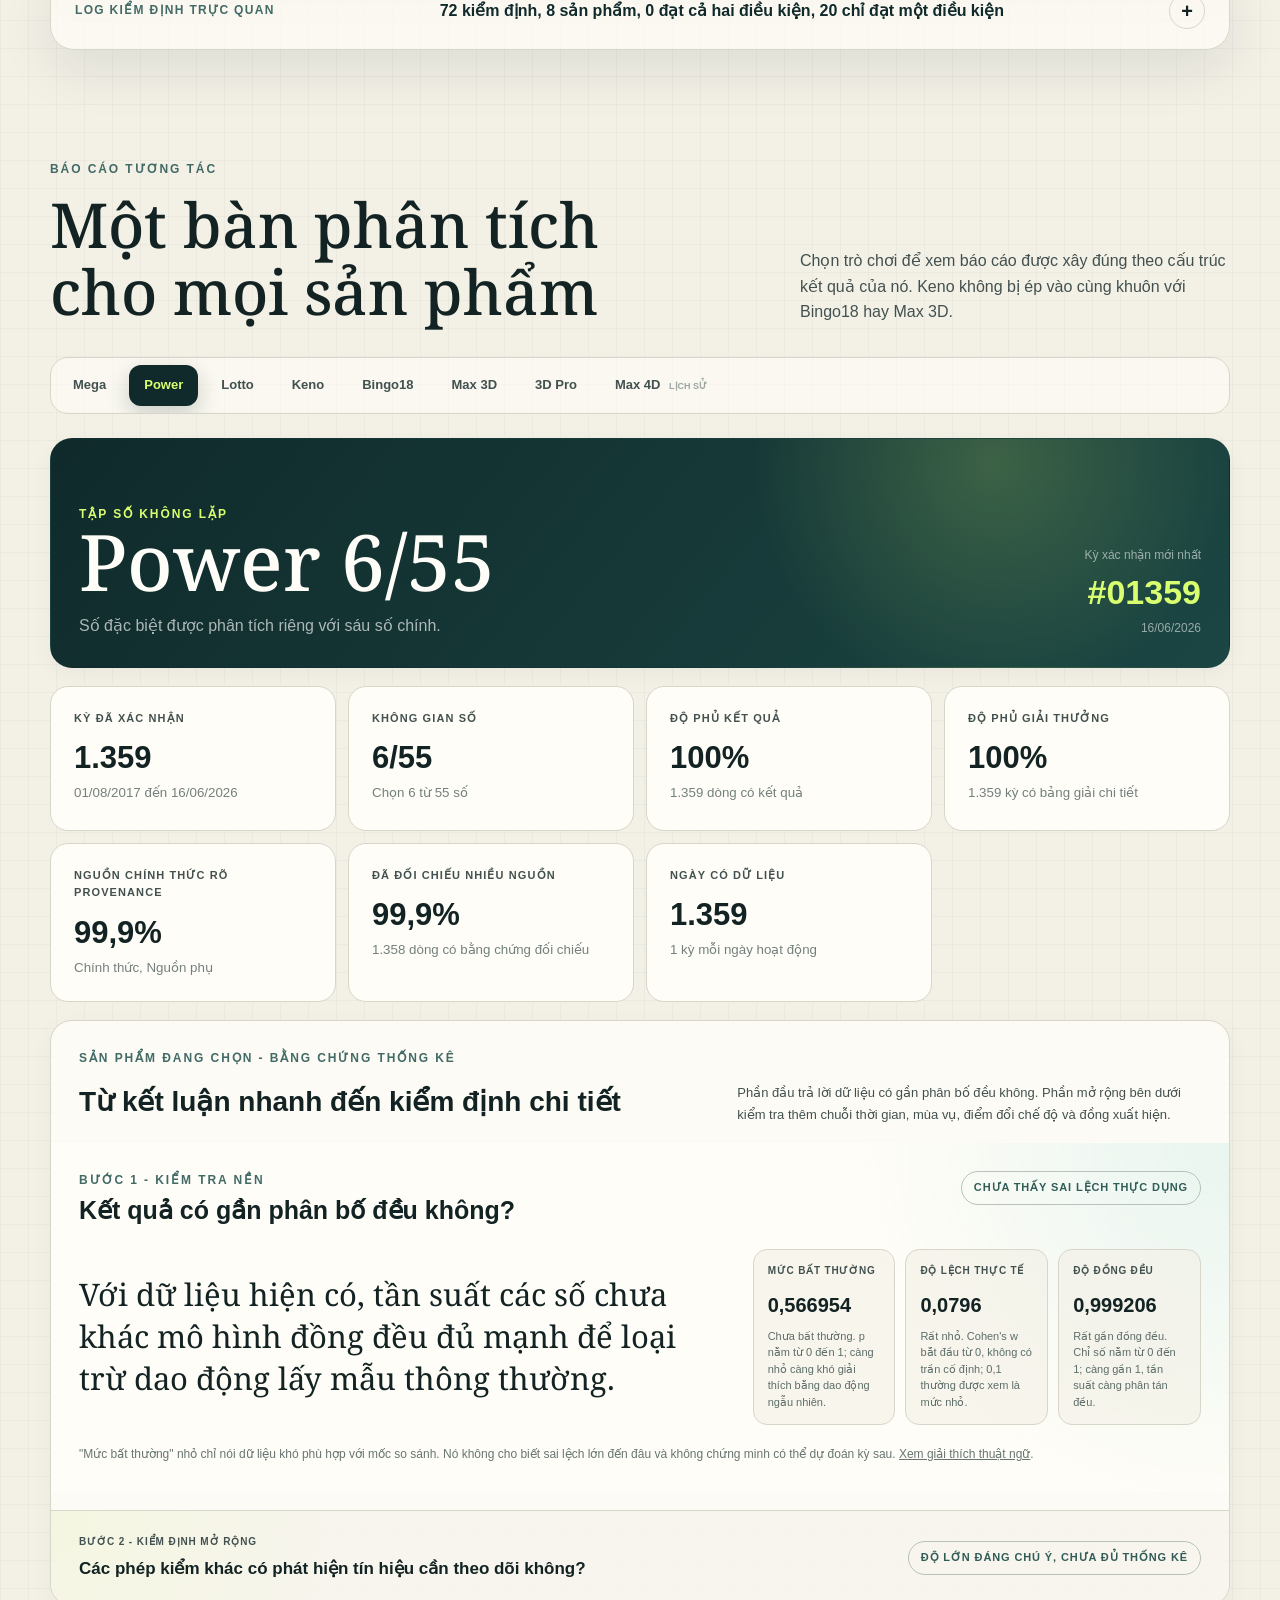
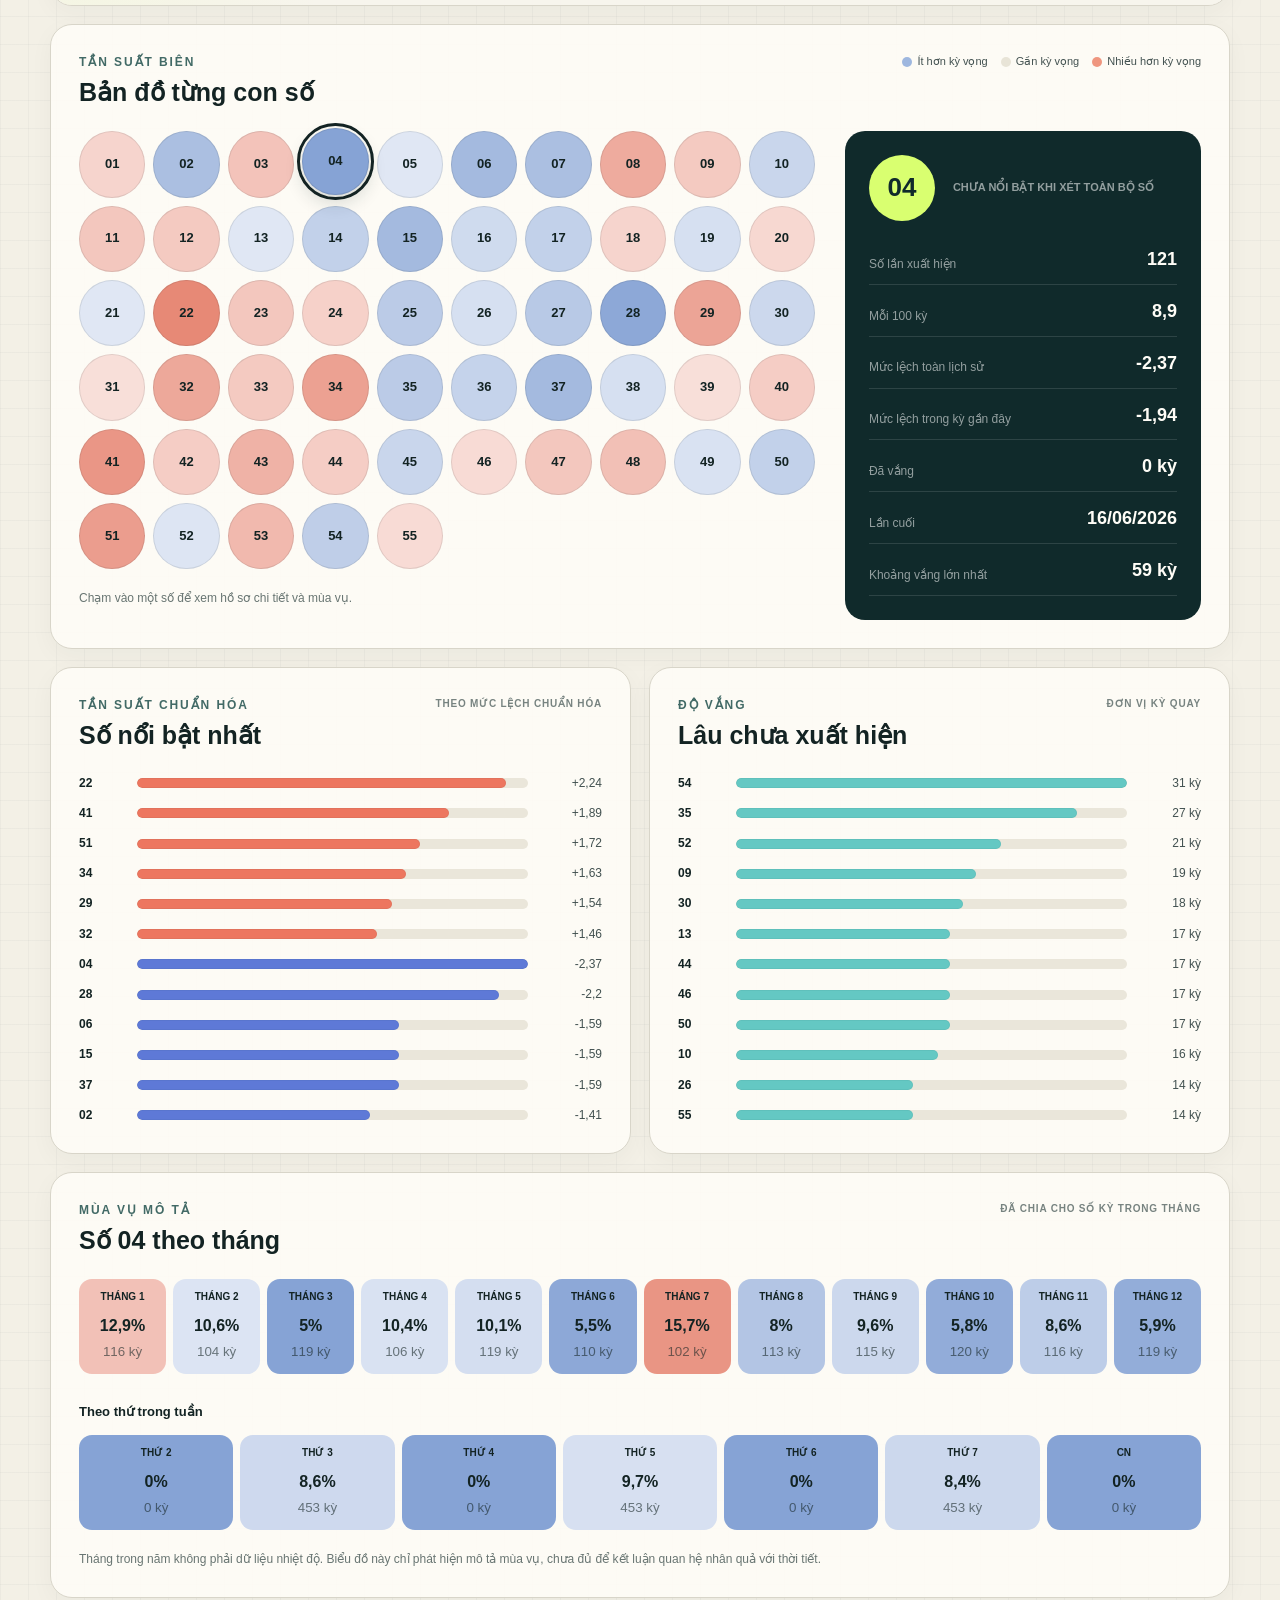
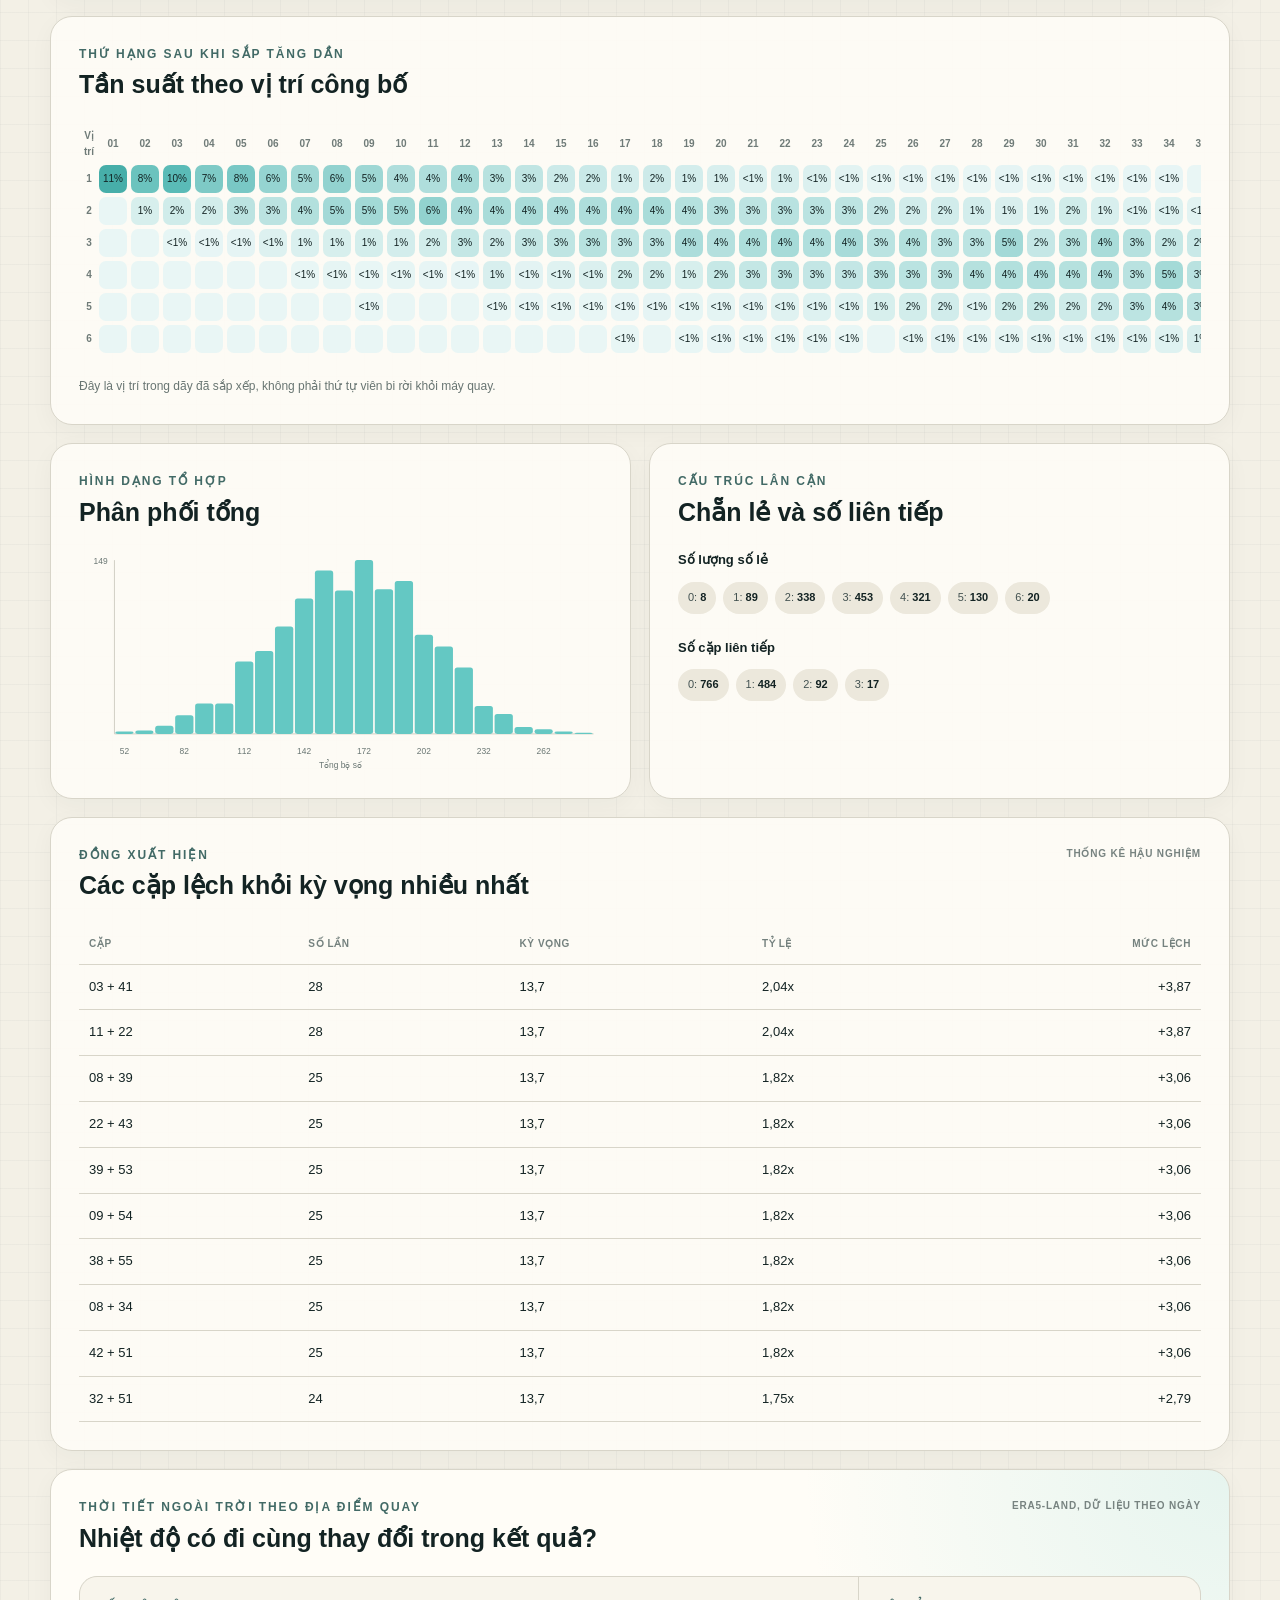
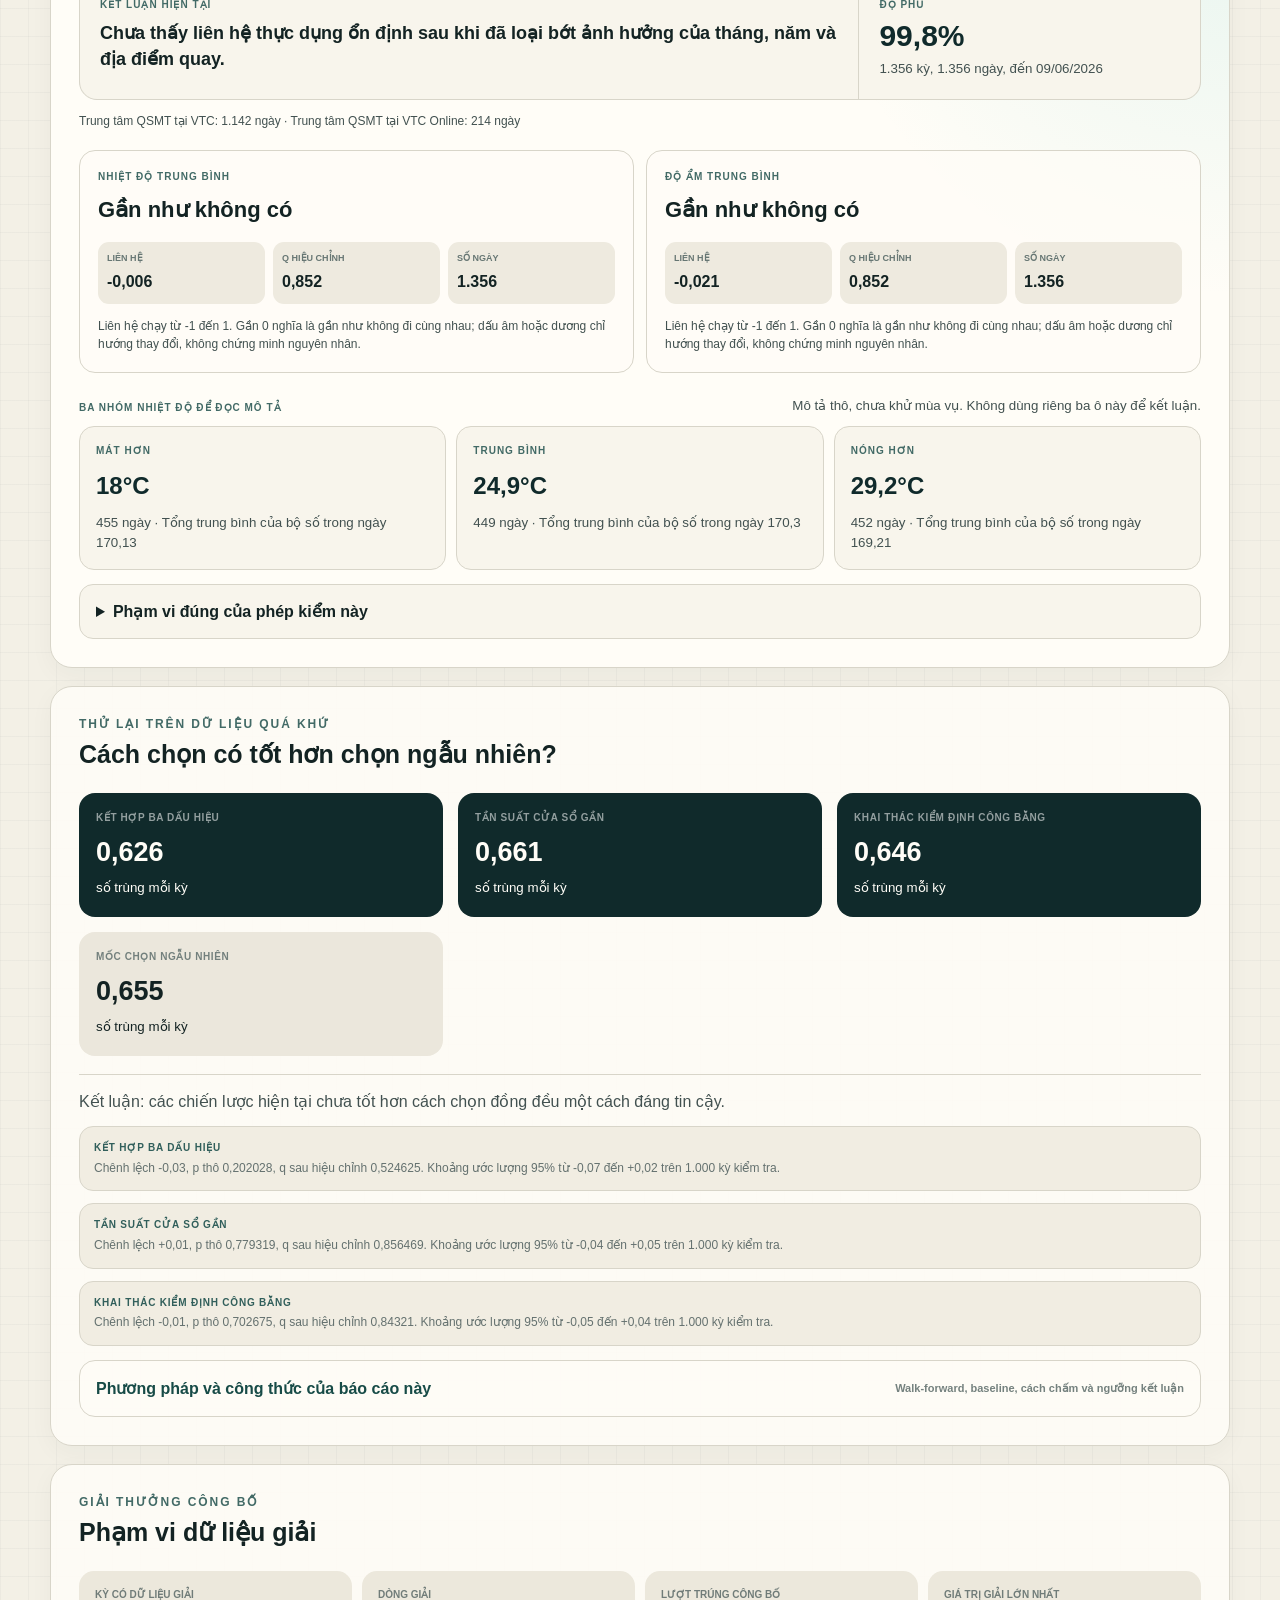
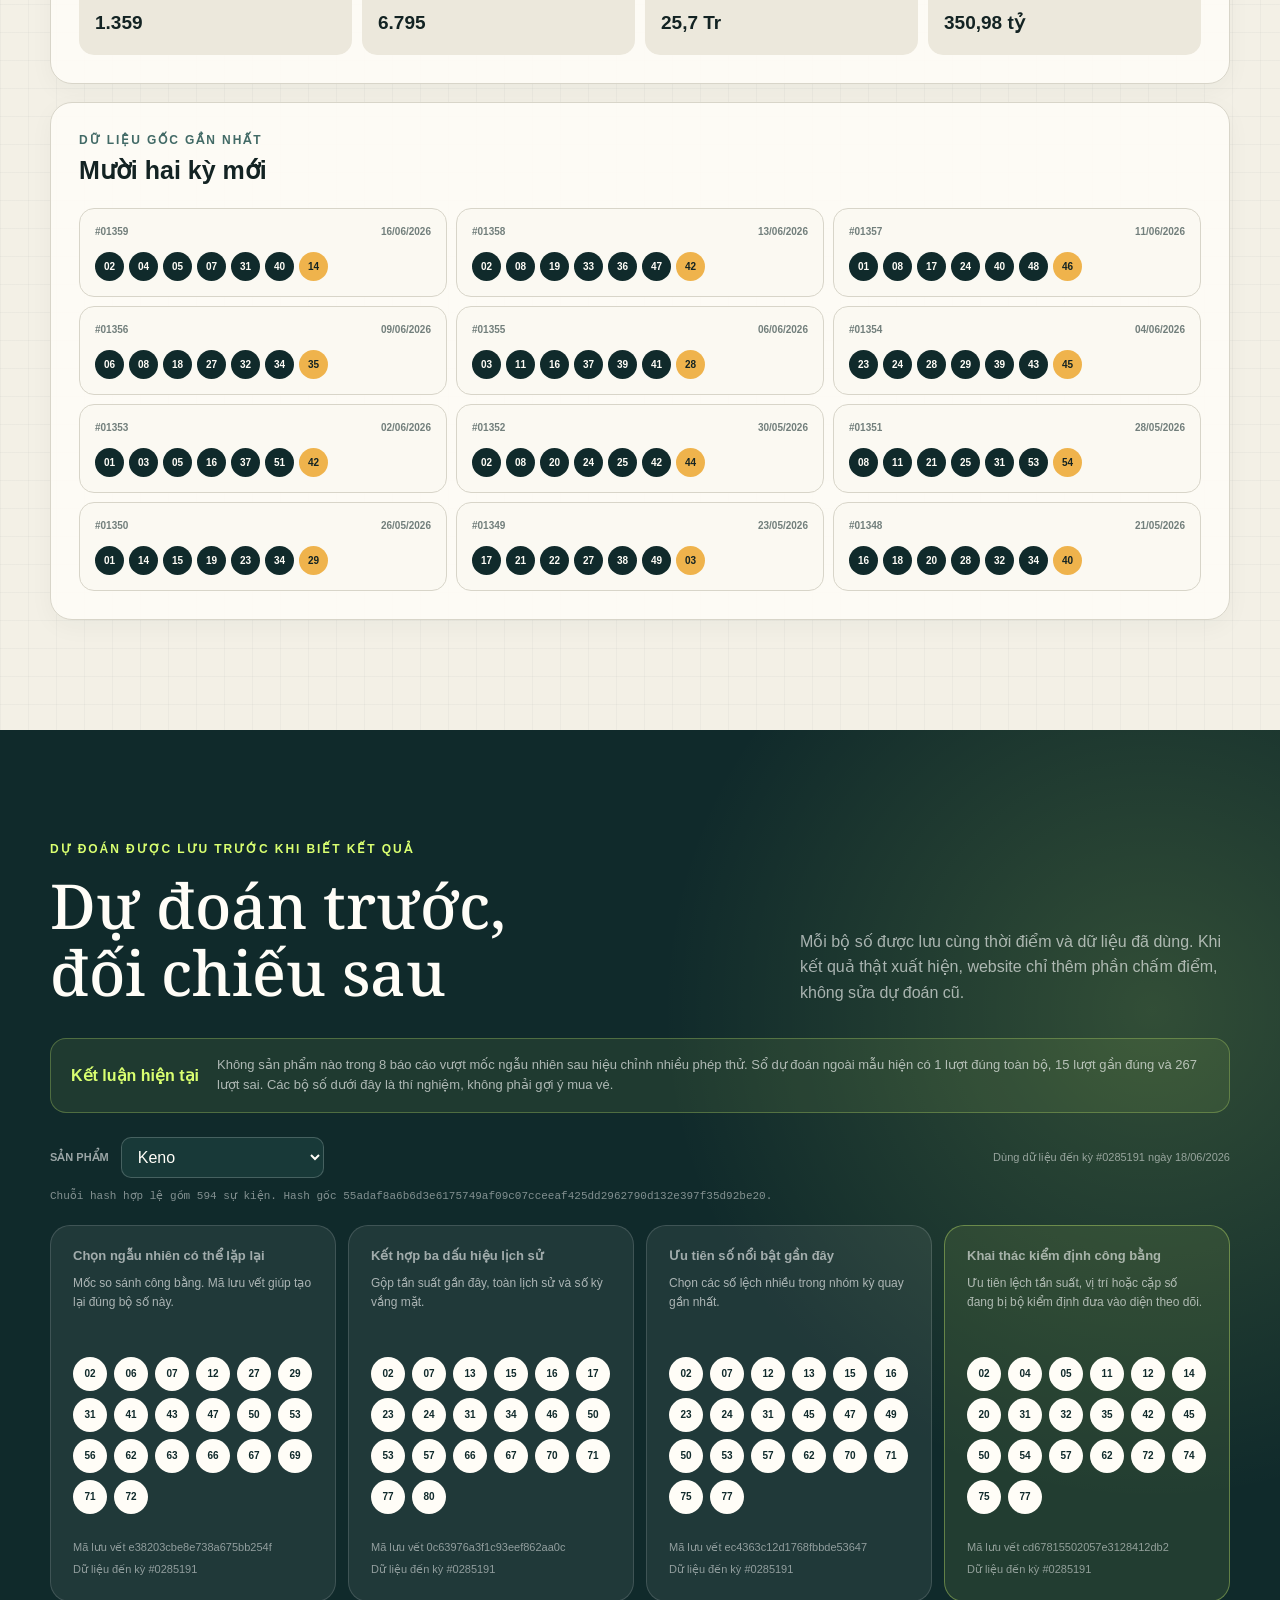
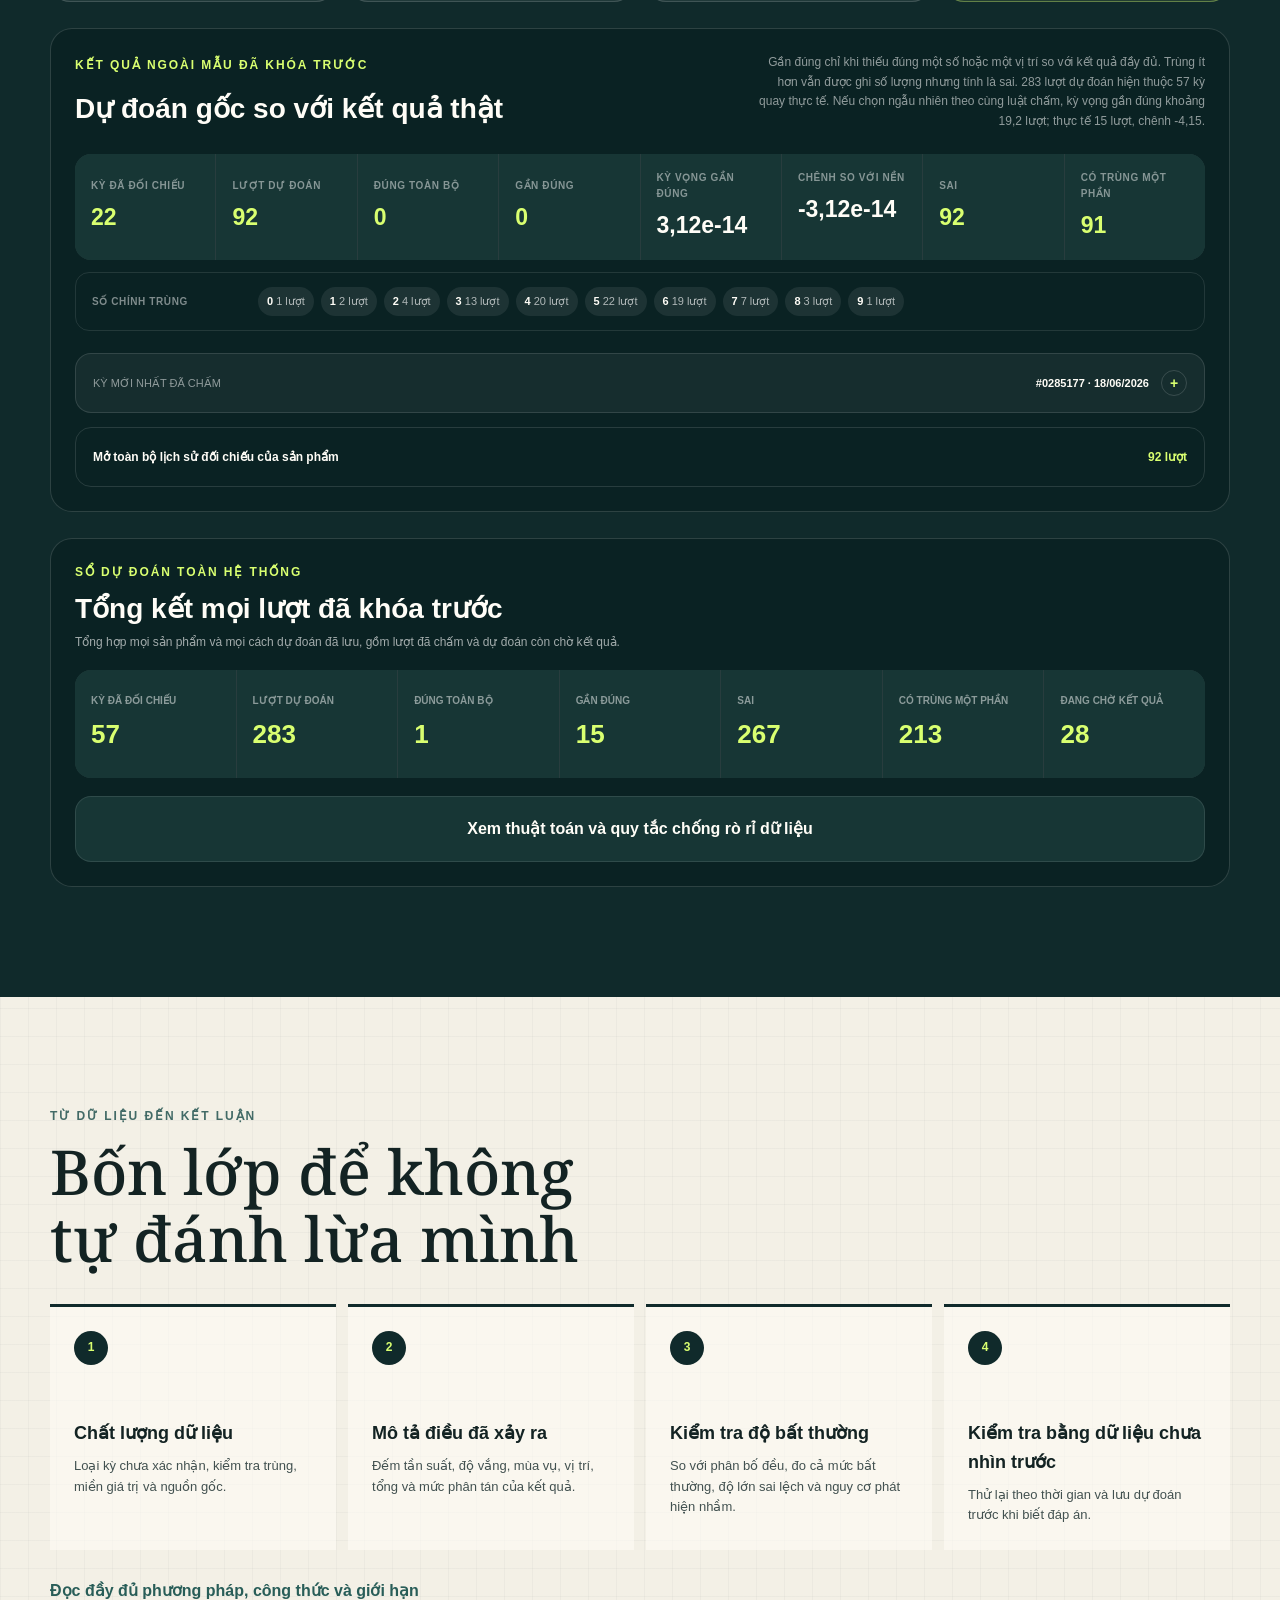
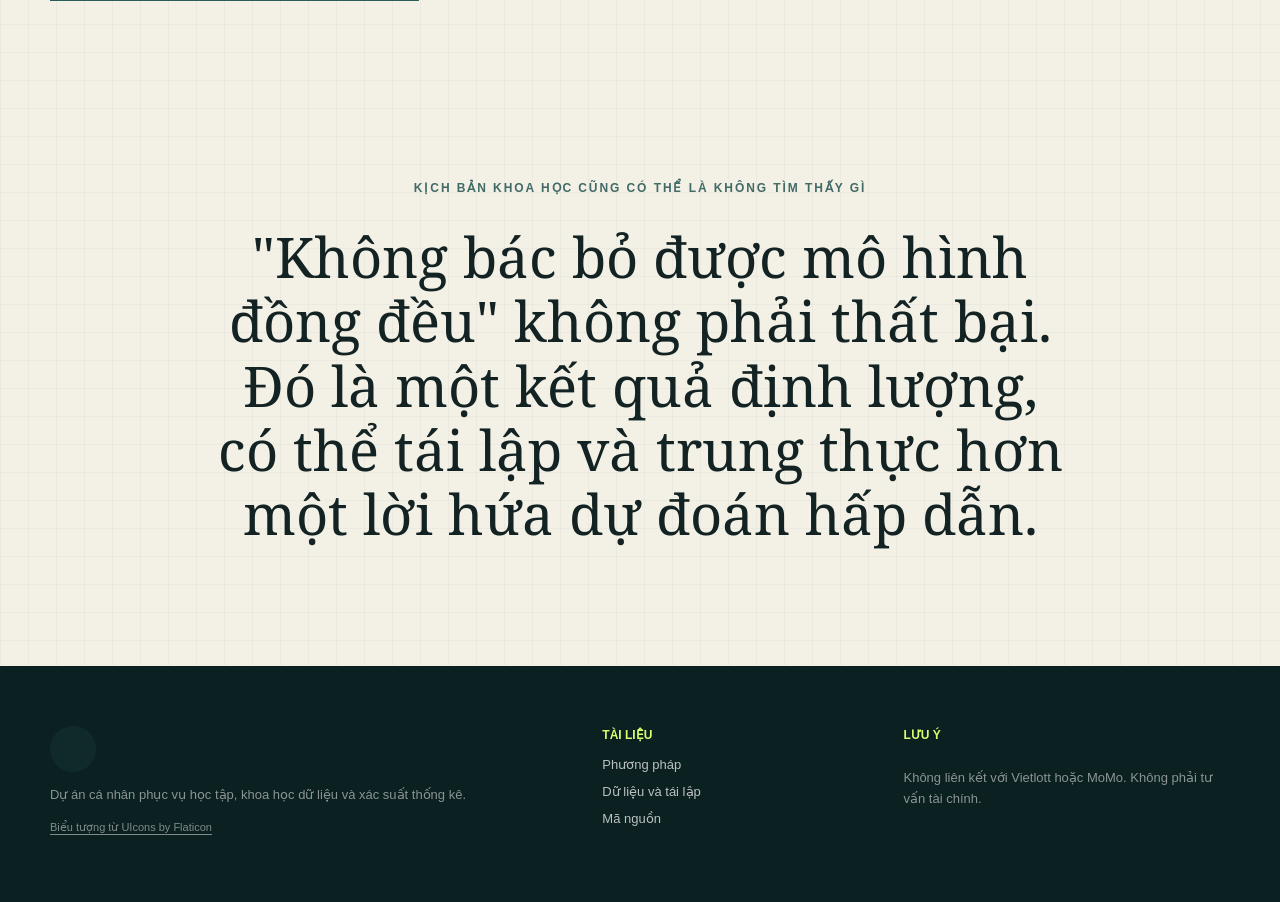
==== commit f22b80ce: "Thêm xác suất nền cho dự đoán" ====
--- a/site/index.html
+++ b/site/index.html
@@ -13,8 +13,8 @@
   <link rel="preconnect" href="https://fonts.gstatic.com" crossorigin>
   <link rel="stylesheet" href="https://fonts.googleapis.com/css2?family=Noto+Serif:ital,wght@0,400;0,500;1,400;1,500&amp;display=swap">
   <link rel="stylesheet" href="https://cdn-uicons.flaticon.com/3.0.0/uicons-regular-rounded/css/uicons-regular-rounded.css">
-  <link rel="stylesheet" href="assets/styles.css?v=20260617-2">
-  <script src="assets/app.js?v=20260616-3" defer></script>
+  <link rel="stylesheet" href="assets/styles.css?v=20260618-1">
+  <script src="assets/app.js?v=20260618-1" defer></script>
 </head>
 <body>
   <a class="skip-link" href="#main">Bỏ qua điều hướng</a>
--- a/site/assets/styles.css
+++ b/site/assets/styles.css
@@ -2898,7 +2898,7 @@
 
 .prediction-product-metrics {
   display: grid;
-  grid-template-columns: repeat(6, 1fr);
+  grid-template-columns: repeat(auto-fit, minmax(135px, 1fr));
   gap: 1px;
   overflow: hidden;
   border-radius: 16px;
@@ -2916,8 +2916,16 @@
   text-align: left;
 }
 
-.prediction-product-metric:hover,
-.prediction-product-metric:focus-visible {
+.prediction-product-metric.static {
+  cursor: default;
+}
+
+.prediction-product-metric.static strong {
+  color: var(--paper);
+}
+
+button.prediction-product-metric:hover,
+button.prediction-product-metric:focus-visible {
   background: #1c4240;
   outline: 2px solid rgb(212 255 91 / 54%);
   outline-offset: -2px;
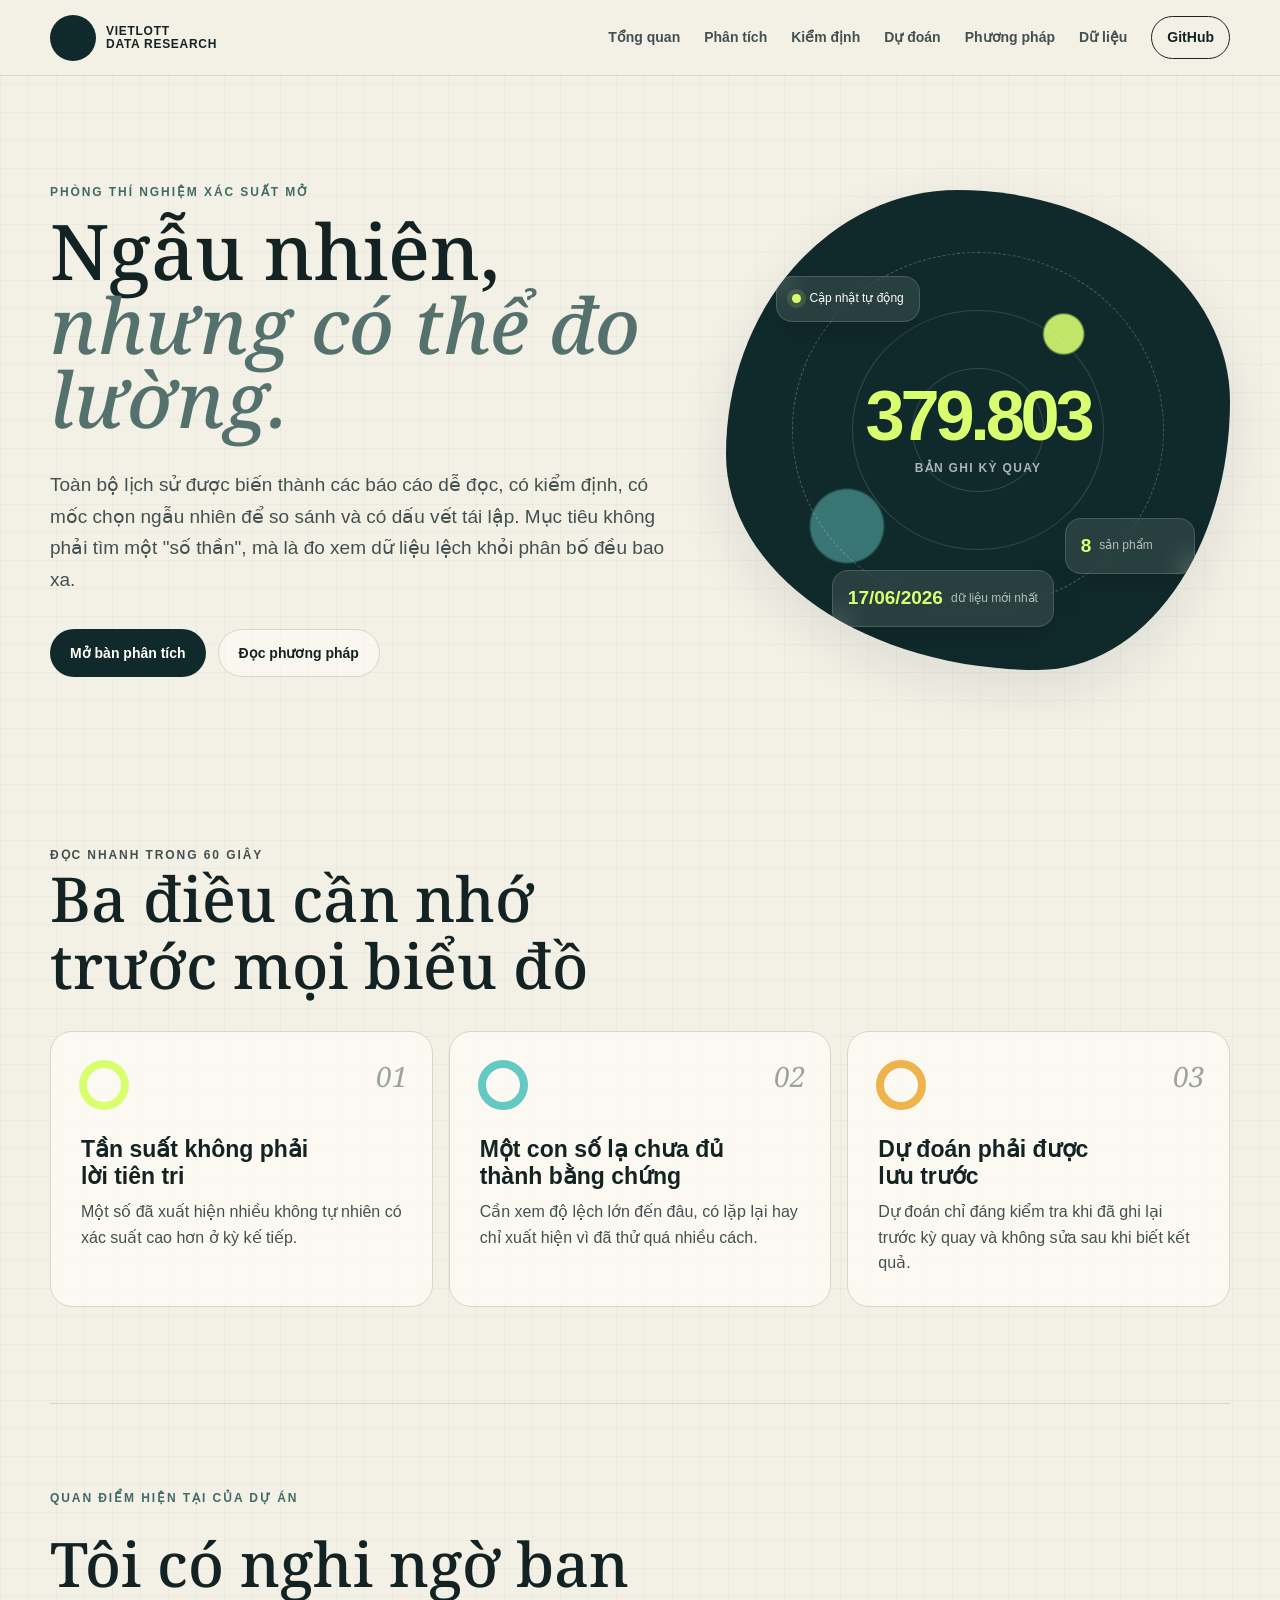
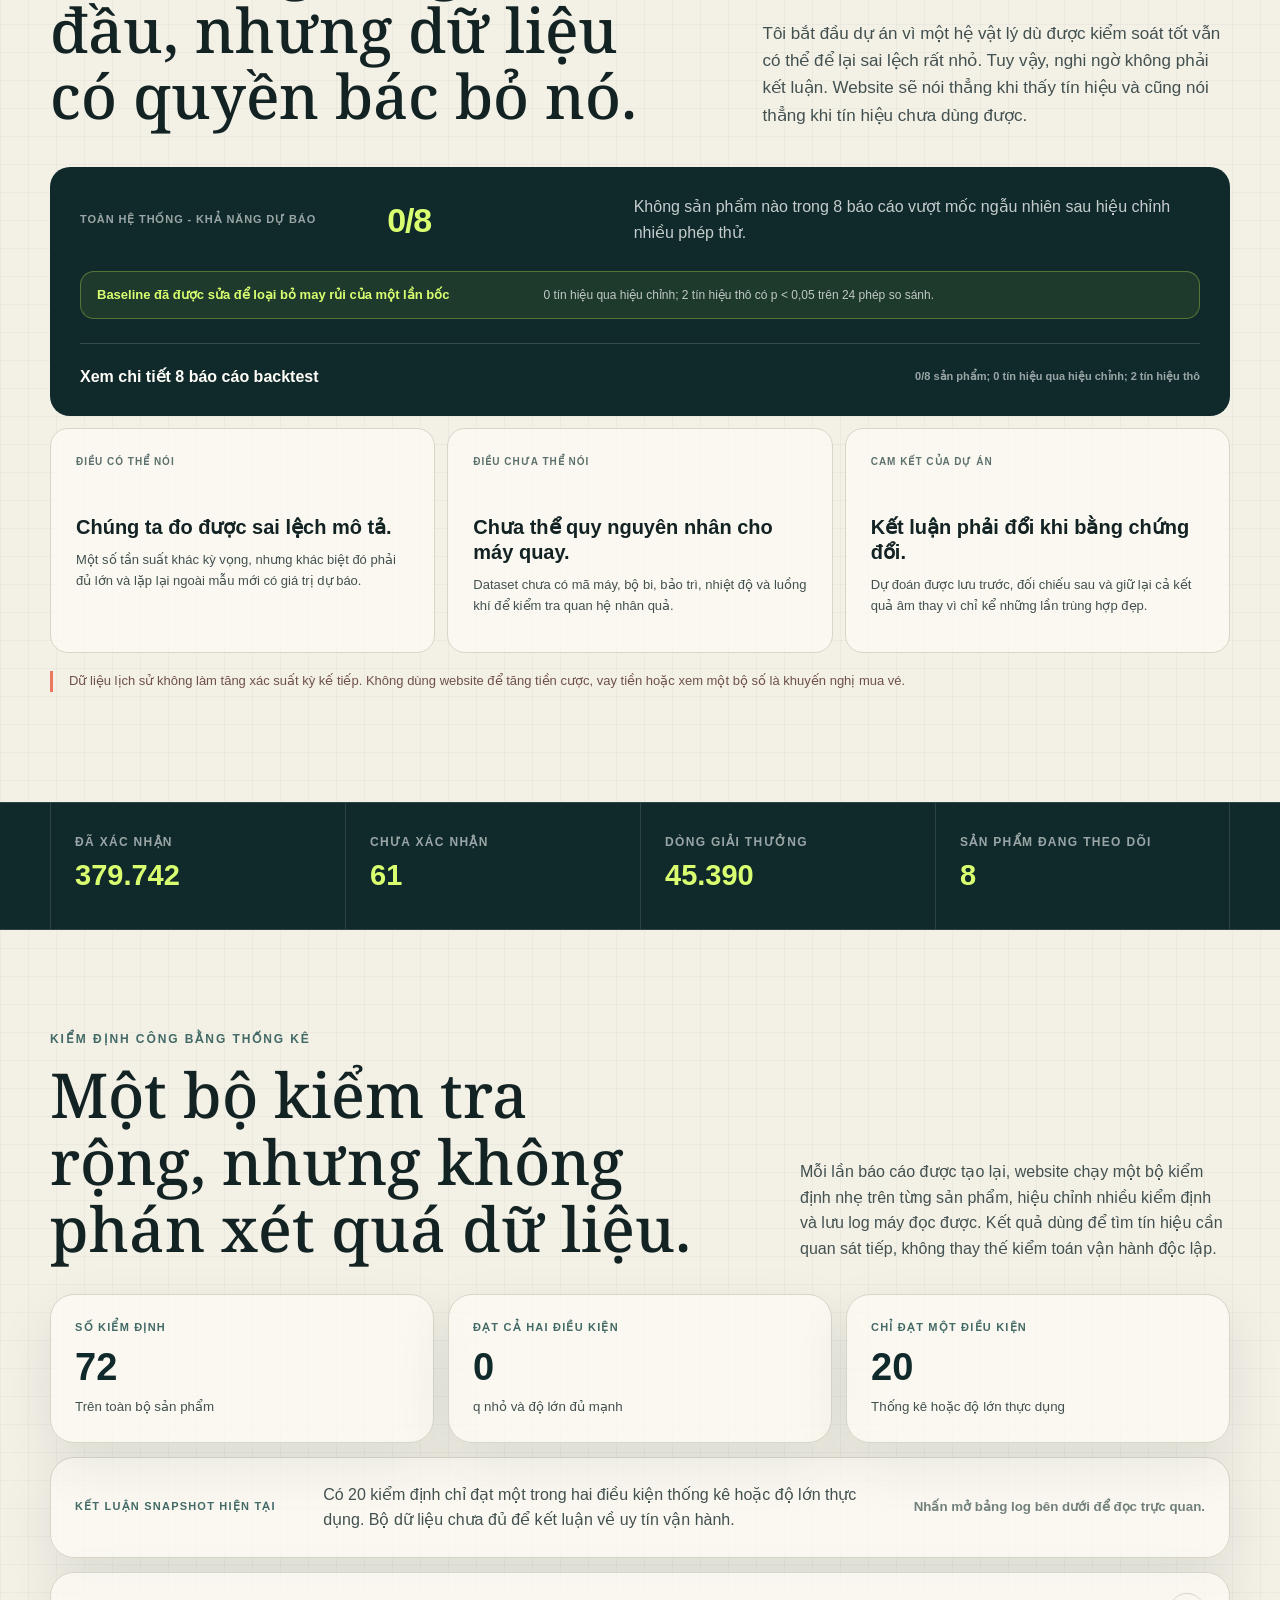
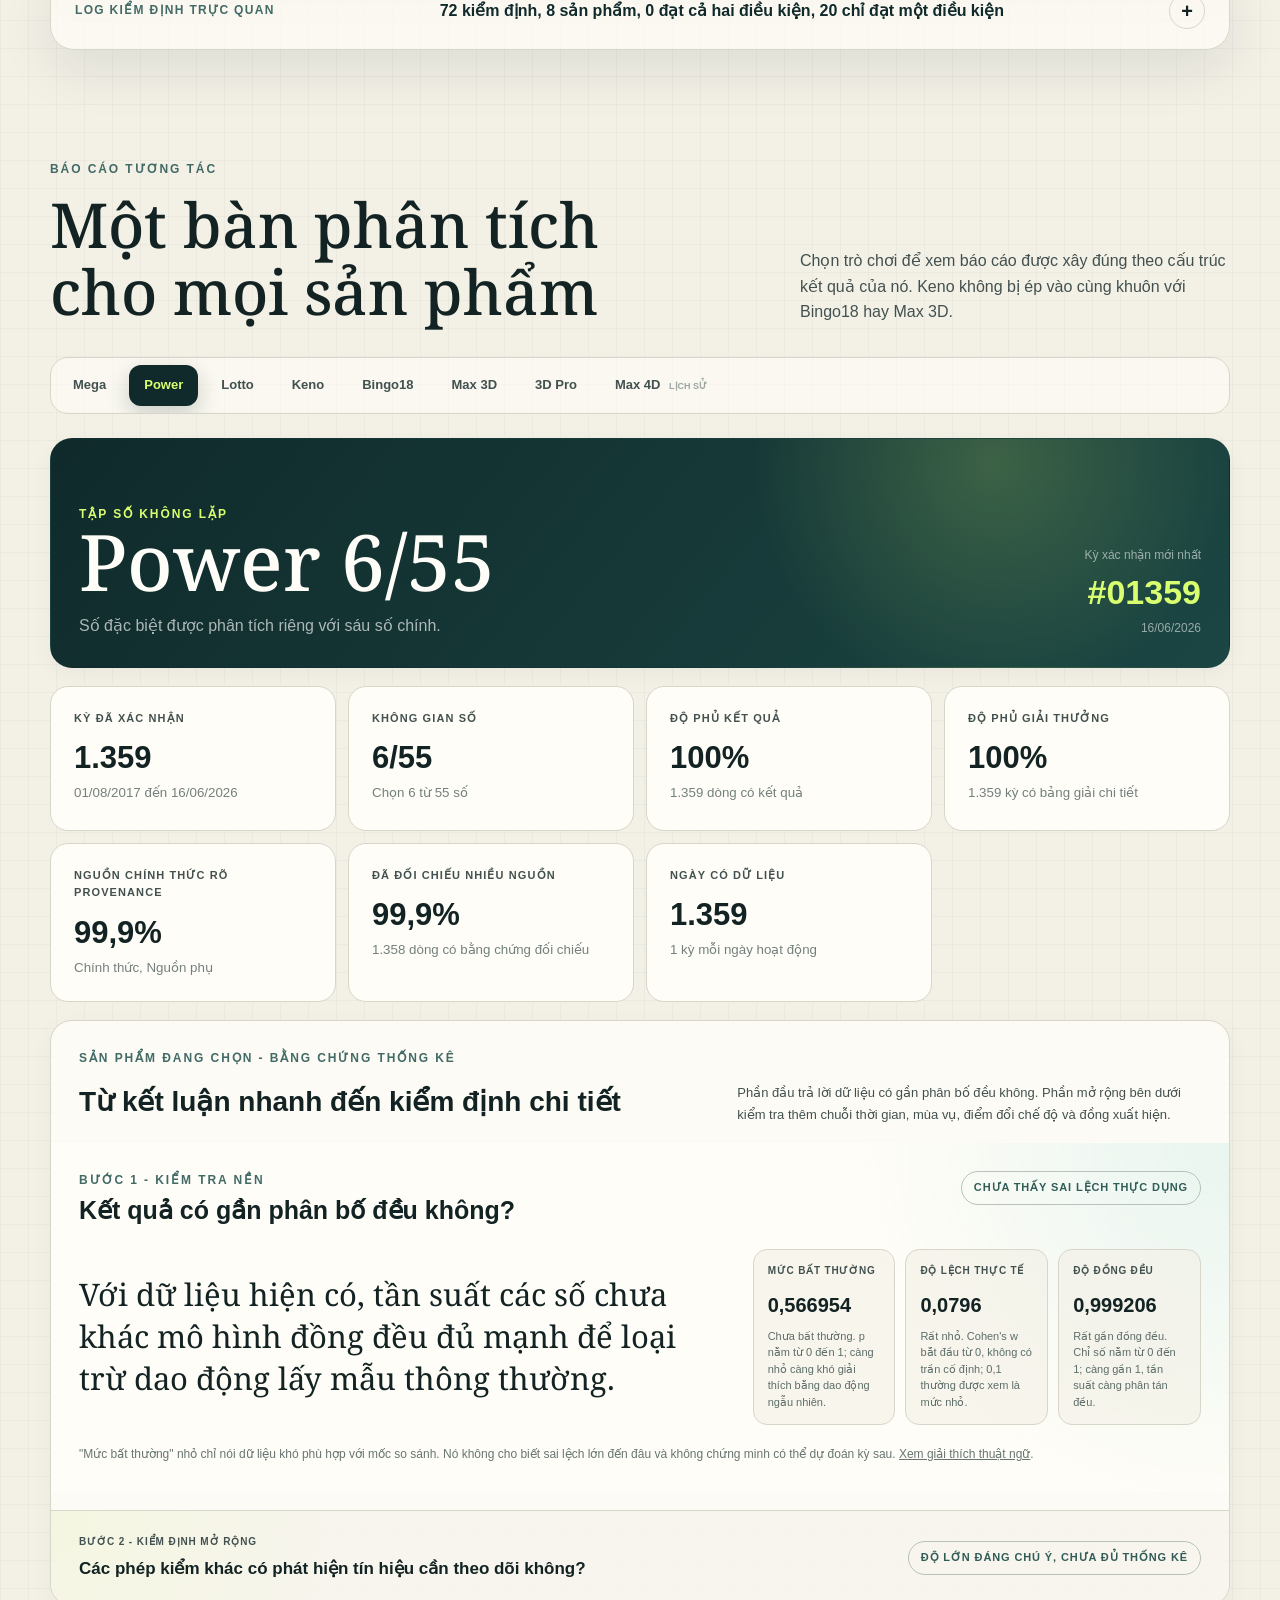
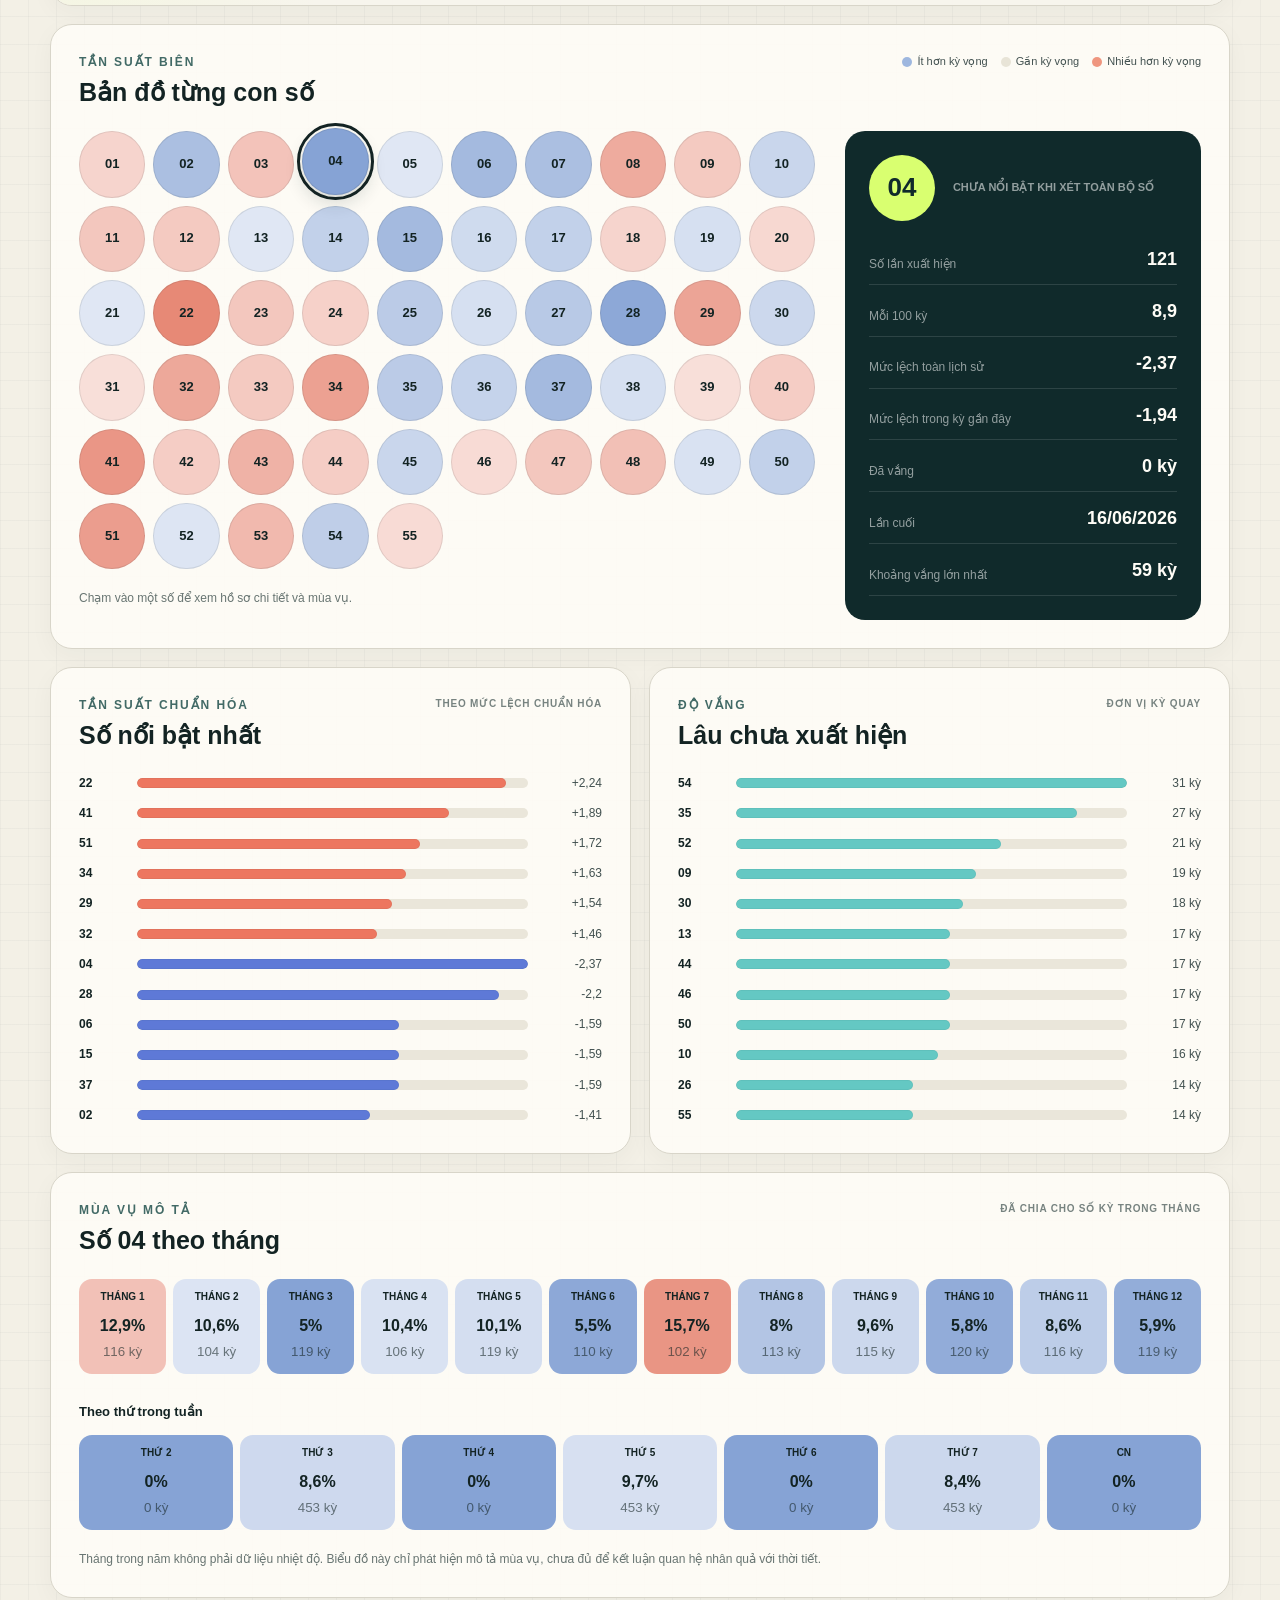
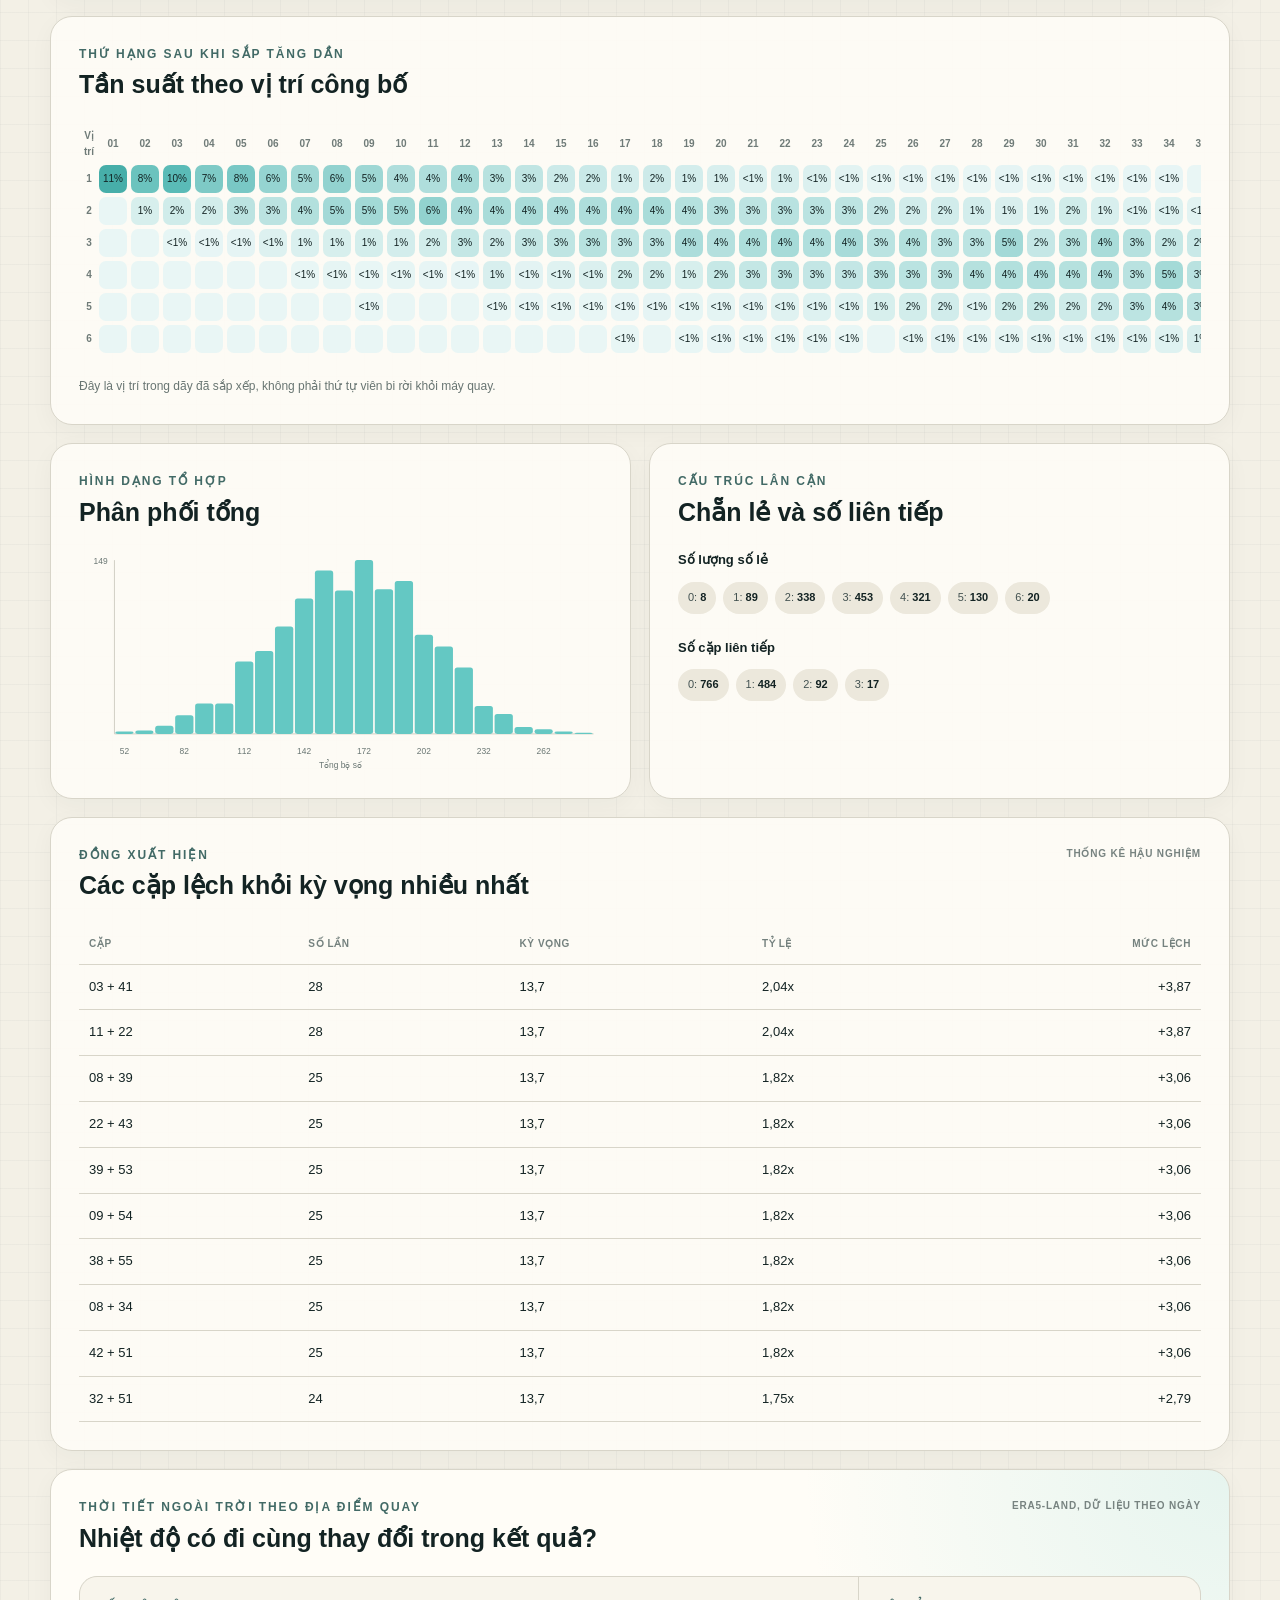
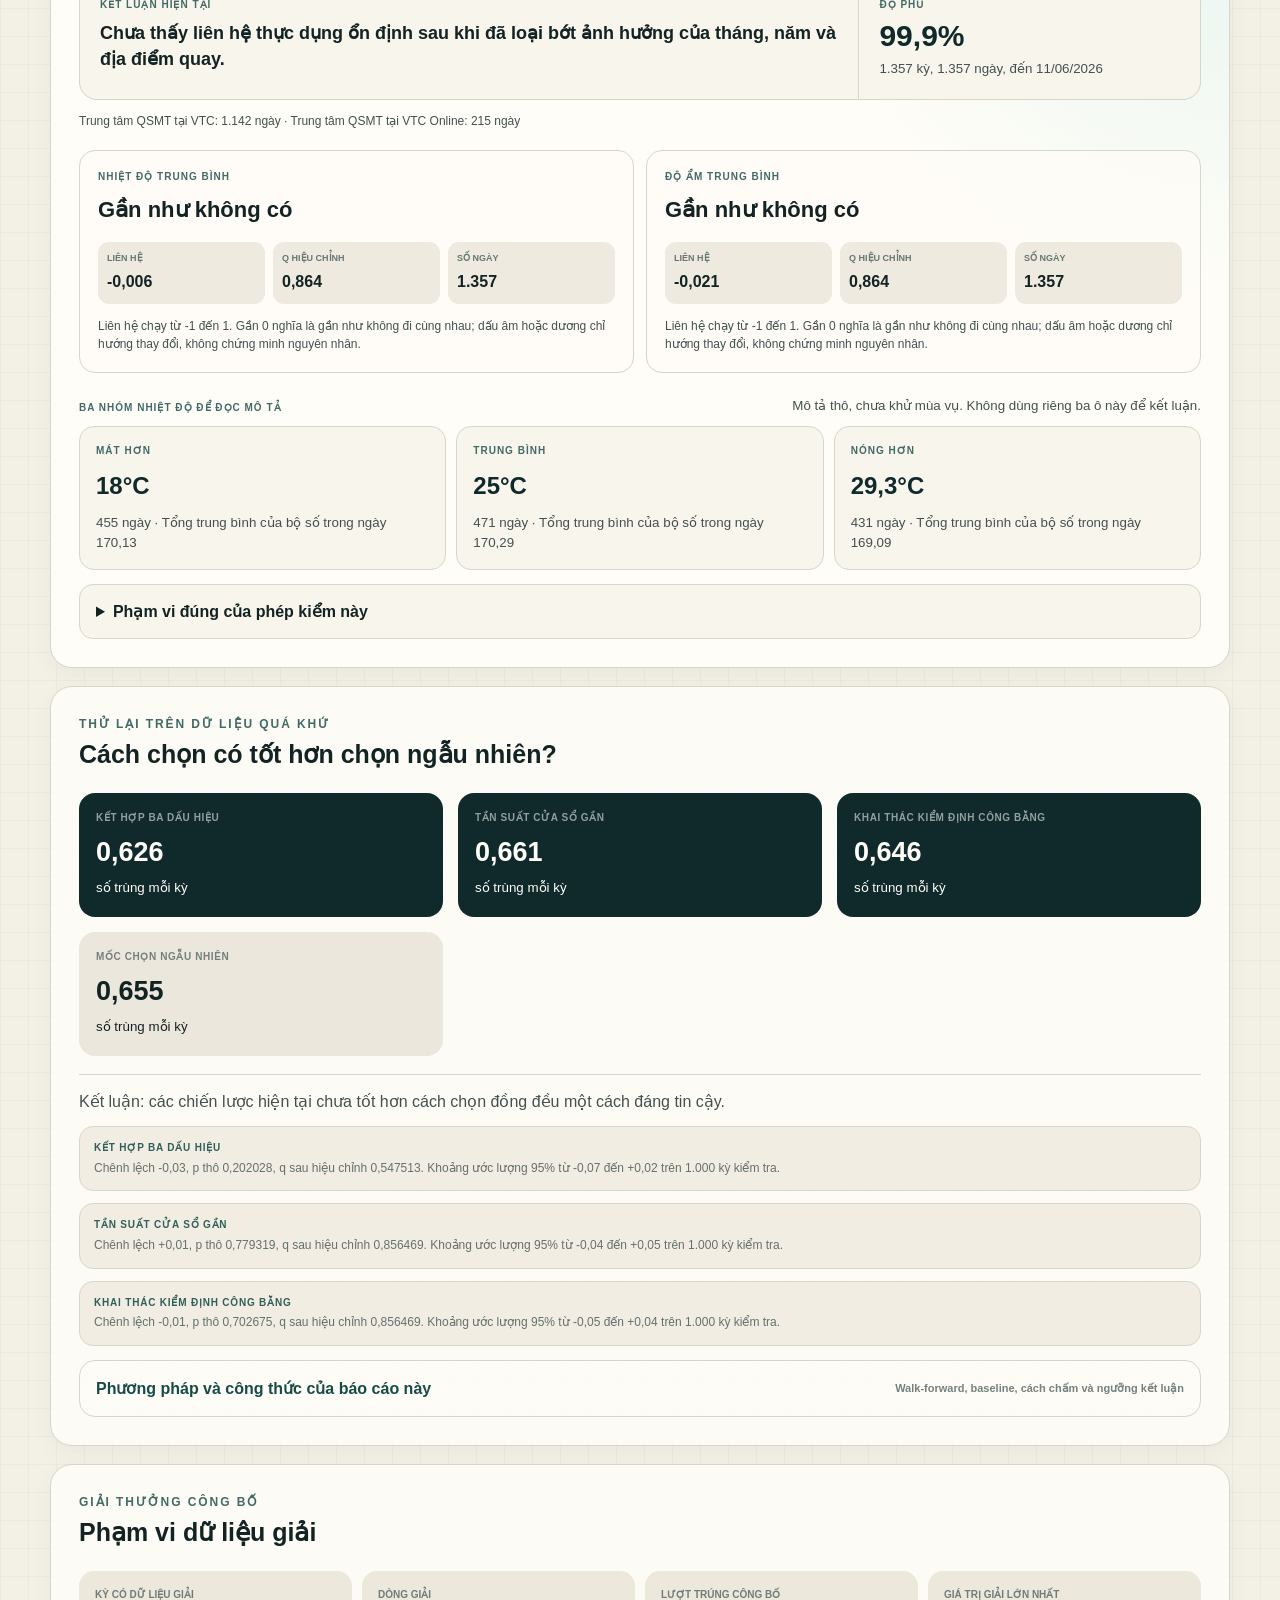
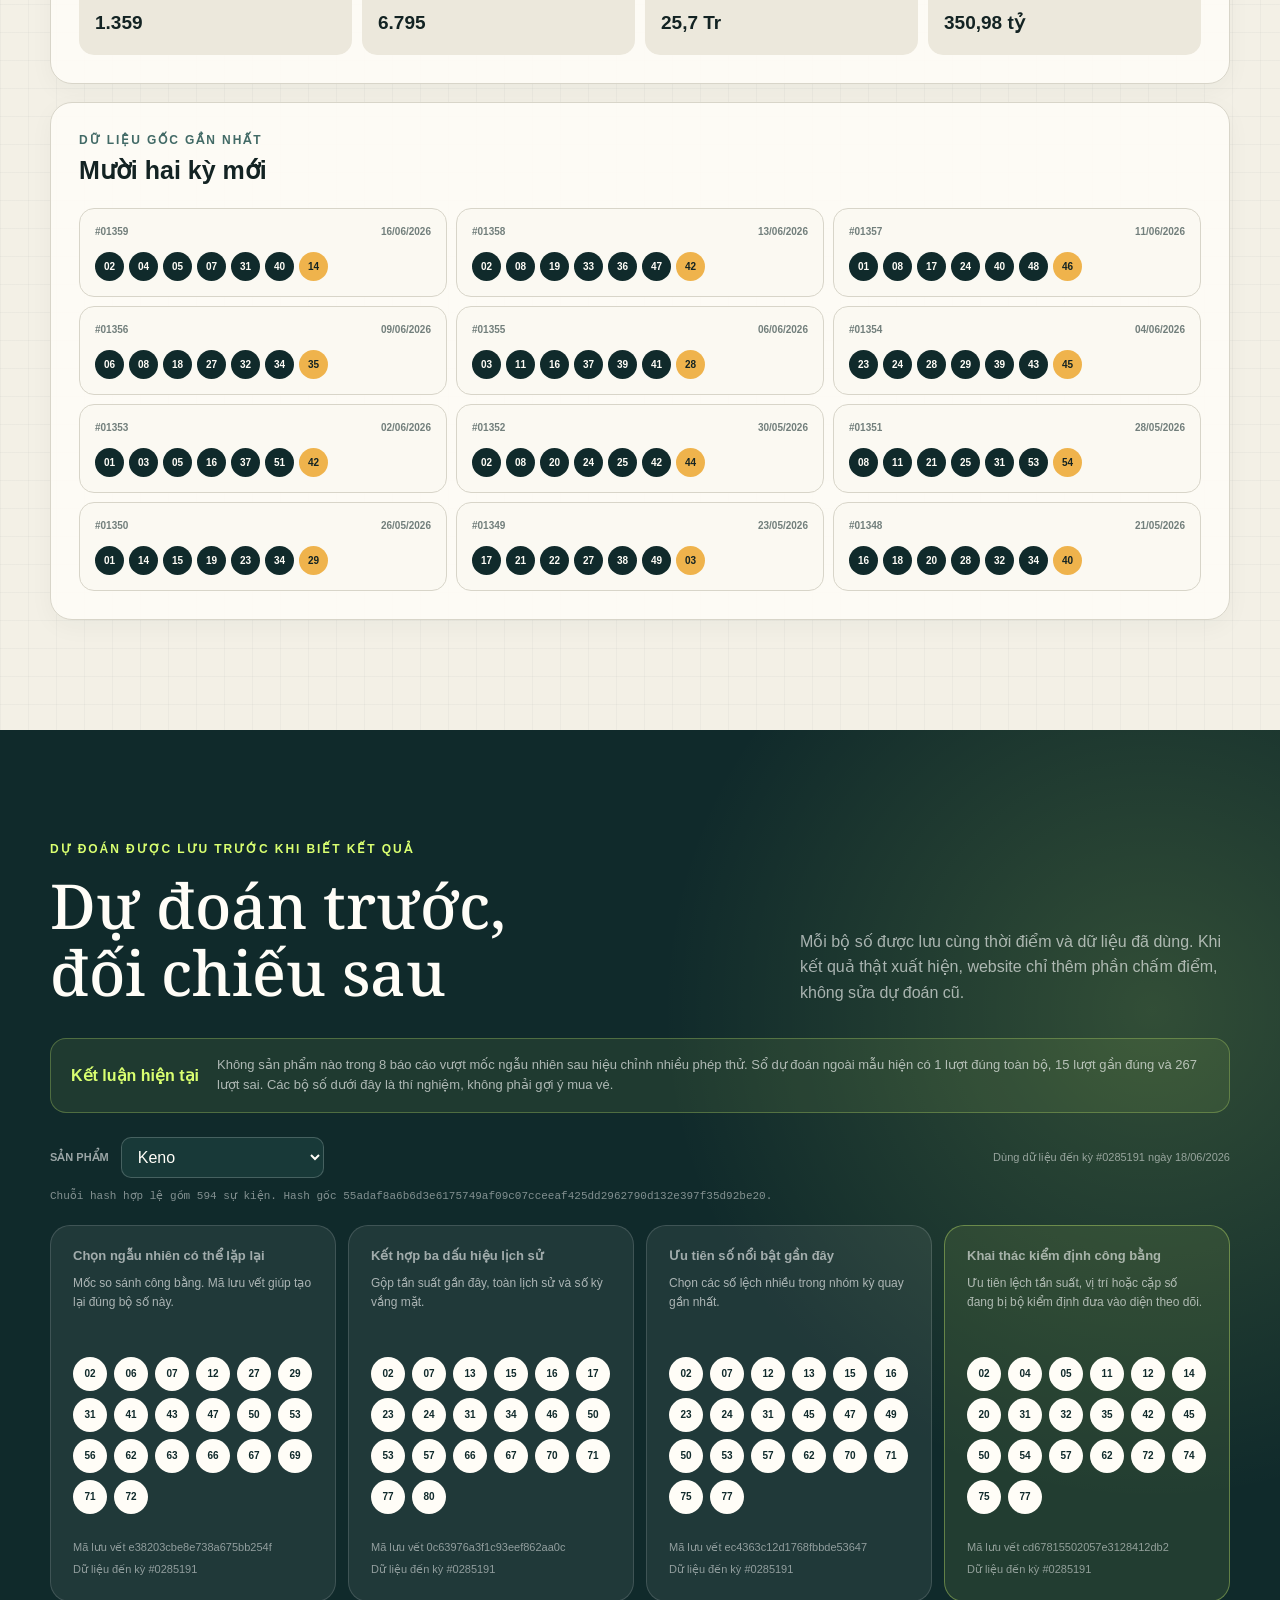
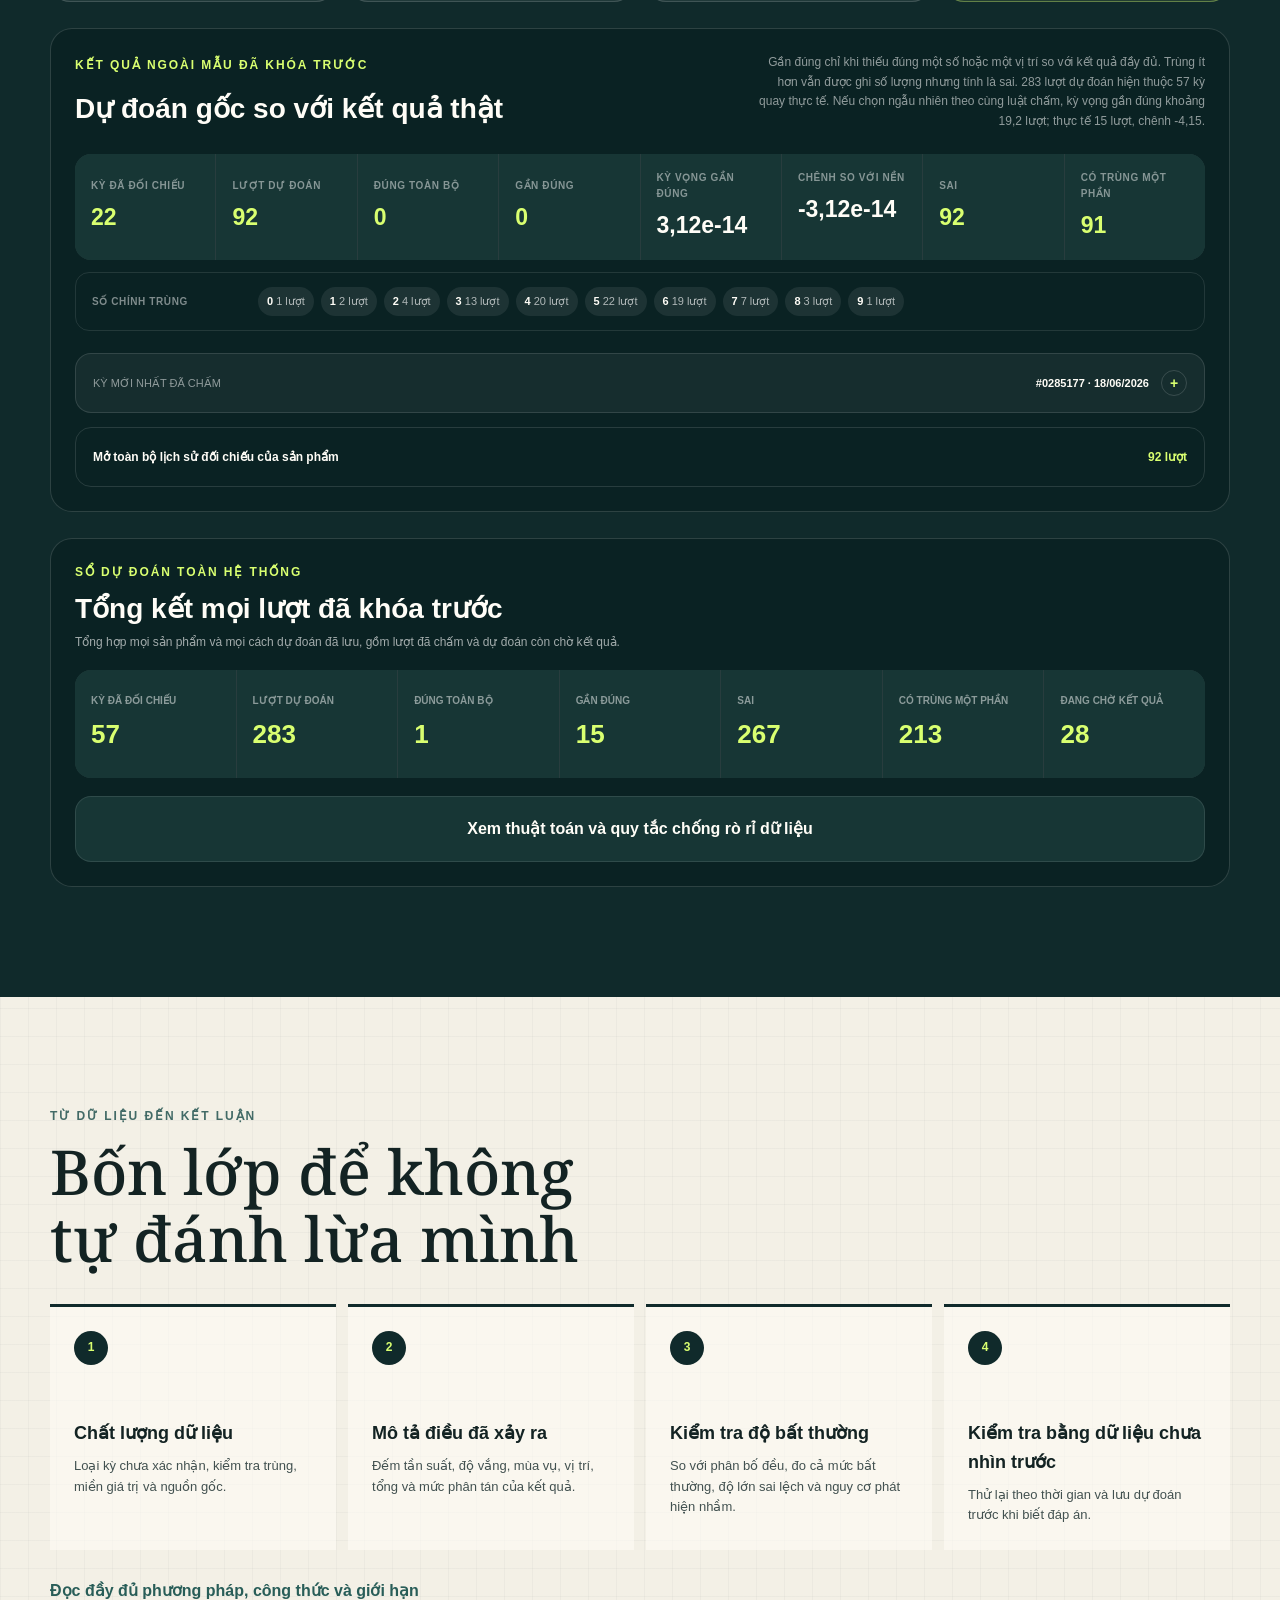
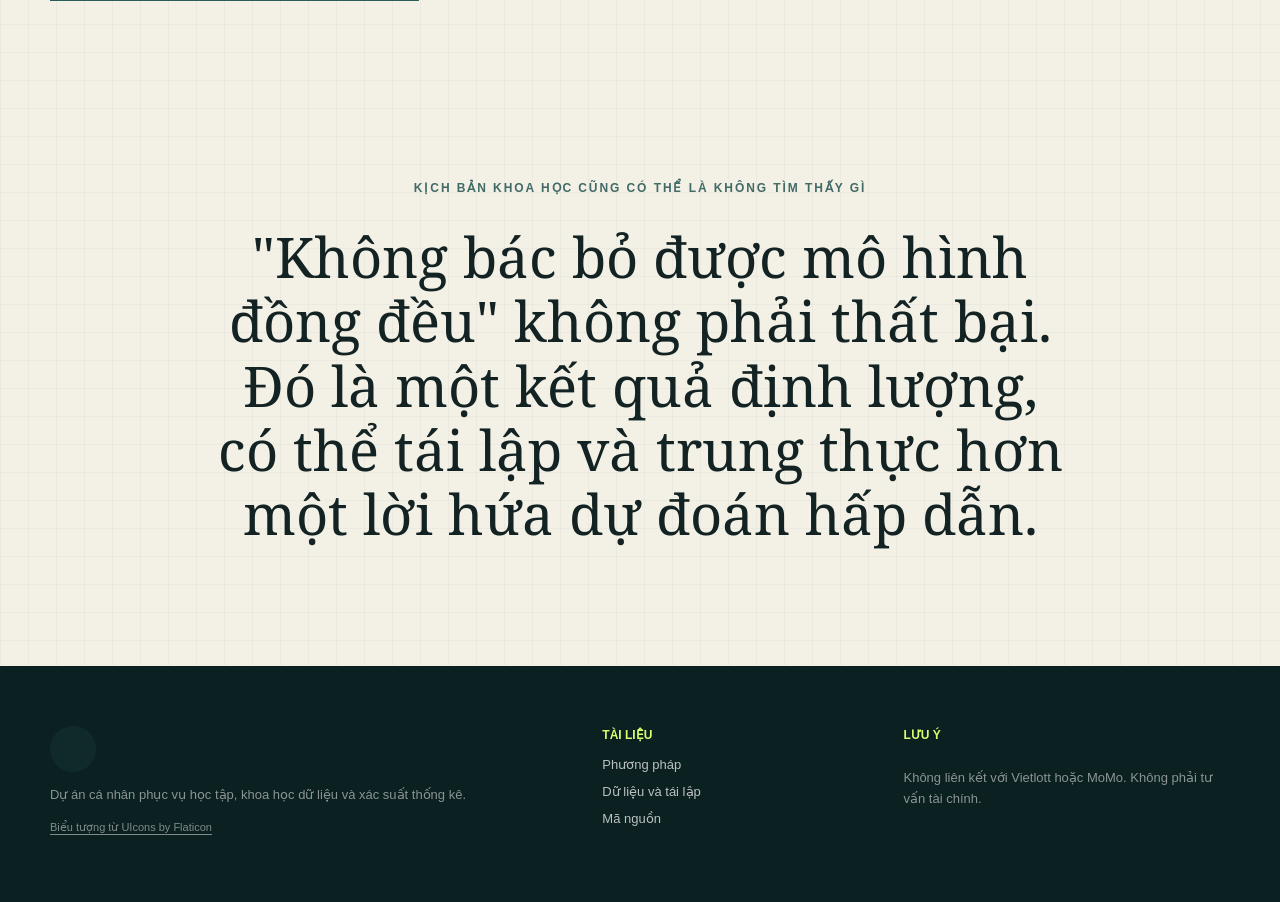
==== commit dcb36ade: "Thêm quét change-point cho fairness audit" ====
--- a/site/index.html
+++ b/site/index.html
@@ -13,8 +13,8 @@
   <link rel="preconnect" href="https://fonts.gstatic.com" crossorigin>
   <link rel="stylesheet" href="https://fonts.googleapis.com/css2?family=Noto+Serif:ital,wght@0,400;0,500;1,400;1,500&amp;display=swap">
   <link rel="stylesheet" href="https://cdn-uicons.flaticon.com/3.0.0/uicons-regular-rounded/css/uicons-regular-rounded.css">
-  <link rel="stylesheet" href="assets/styles.css?v=20260618-1">
-  <script src="assets/app.js?v=20260618-1" defer></script>
+  <link rel="stylesheet" href="assets/styles.css?v=20260618-6">
+  <script src="assets/app.js?v=20260618-7" defer></script>
 </head>
 <body>
   <a class="skip-link" href="#main">Bỏ qua điều hướng</a>
--- a/site/assets/styles.css
+++ b/site/assets/styles.css
@@ -1408,6 +1408,7 @@
 }
 
 .evidence-audit {
+  min-width: 0;
   border-top: 1px solid var(--line);
   background:
     radial-gradient(circle at 0 0, rgb(217 255 112 / 10%), transparent 24%),
@@ -1442,6 +1443,7 @@
 }
 
 .evidence-audit-body {
+  min-width: 0;
   padding: 0 28px 28px;
 }
 
@@ -1539,6 +1541,10 @@
   padding: 12px;
 }
 
+.audit-test-list {
+  min-width: 0;
+}
+
 .audit-stat-guide {
   padding: 16px;
   border: 1px solid #bdd0c9;
@@ -1811,6 +1817,10 @@
   font-size: 13px;
 }
 
+.audit-test-metrics {
+  min-width: 0;
+}
+
 .audit-test-row dl {
   display: grid;
   grid-template-columns: repeat(2, 1fr);
@@ -1836,8 +1846,41 @@
   font-weight: 900;
 }
 
+.audit-permutation-note,
+.audit-bootstrap-note,
+.audit-change-point-note {
+  display: grid;
+  gap: 4px;
+  margin-top: 10px !important;
+  padding: 10px 12px;
+  border: 1px solid #c9d4cd;
+  border-radius: 12px;
+  background: #f7f5ec;
+}
+
+.audit-permutation-note strong,
+.audit-bootstrap-note strong,
+.audit-change-point-note strong {
+  margin: 0;
+  color: var(--ink);
+  font-size: 13px;
+}
+
+.audit-permutation-note span,
+.audit-bootstrap-note span,
+.audit-change-point-note span {
+  color: var(--ink-soft);
+  font-size: 11px;
+  font-weight: 750;
+  letter-spacing: 0;
+  line-height: 1.45;
+  text-transform: none;
+}
+
 .position-residual-panel {
+  min-width: 0;
   margin-top: 18px;
+  overflow: visible;
   padding: 24px;
   border: 1px solid var(--line);
   border-radius: 22px;
@@ -1876,6 +1919,7 @@
 }
 
 .position-residual-scroll {
+  max-width: 100%;
   margin-top: 20px;
   overflow-x: auto;
 }
@@ -2031,6 +2075,272 @@
 .position-tier-grid dd {
   margin-top: 4px;
   font-weight: 800;
+}
+
+.position-period-panel {
+  margin-top: 18px;
+  padding-top: 16px;
+  border-top: 1px solid rgb(10 46 47 / 10%);
+}
+
+.position-period-heading {
+  display: grid;
+  grid-template-columns: minmax(0, 0.85fr) minmax(0, 1.15fr);
+  gap: 16px;
+  align-items: start;
+}
+
+.position-period-heading span,
+.position-period-grid header span {
+  color: var(--muted);
+  font-size: 11px;
+  text-transform: uppercase;
+  letter-spacing: 0.08em;
+}
+
+.position-period-heading strong {
+  display: block;
+  margin-top: 4px;
+  font-size: 18px;
+}
+
+.position-period-heading p {
+  margin: 0;
+  color: var(--ink-soft);
+  font-size: 12px;
+  line-height: 1.6;
+}
+
+.position-period-grid {
+  display: grid;
+  grid-template-columns: repeat(3, minmax(0, 1fr));
+  gap: 10px;
+  margin-top: 12px;
+}
+
+.position-period-grid article {
+  min-width: 0;
+  padding: 12px;
+  border-radius: 12px;
+  background: #ffffff;
+}
+
+.position-period-grid header {
+  display: grid;
+  gap: 4px;
+}
+
+.position-period-grid header strong {
+  color: var(--forest);
+  font-size: 15px;
+}
+
+.position-period-grid header small {
+  color: var(--muted);
+  font-size: 11px;
+  font-weight: 750;
+}
+
+.position-period-grid dl {
+  display: grid;
+  grid-template-columns: repeat(2, minmax(0, 1fr));
+  gap: 8px;
+  margin: 10px 0 0;
+}
+
+.position-period-grid dl div {
+  min-height: 56px;
+  padding: 8px;
+  border-radius: 10px;
+  background: #f5f1e8;
+}
+
+.position-period-grid dt,
+.position-period-grid dd {
+  margin: 0;
+}
+
+.position-period-grid dt {
+  color: var(--muted);
+  font-size: 11px;
+}
+
+.position-period-grid dd {
+  margin-top: 4px;
+  font-weight: 800;
+}
+
+.position-period-residuals {
+  display: flex;
+  flex-wrap: wrap;
+  gap: 6px;
+  margin-top: 10px;
+}
+
+.position-period-residuals span {
+  display: inline-flex;
+  gap: 5px;
+  align-items: center;
+  padding: 6px 8px;
+  border-radius: 999px;
+  background: #ecf1e8;
+  color: #426a66;
+  font-size: 11px;
+  font-weight: 800;
+}
+
+.position-period-residuals b {
+  color: var(--forest);
+}
+
+.position-source-panel {
+  margin-top: 18px;
+  padding-top: 16px;
+  border-top: 1px solid rgb(10 46 47 / 10%);
+}
+
+.position-source-heading {
+  display: grid;
+  grid-template-columns: minmax(0, 0.85fr) minmax(0, 1.15fr);
+  gap: 16px;
+  align-items: start;
+}
+
+.position-source-heading span,
+.position-source-grid header span {
+  color: var(--muted);
+  font-size: 11px;
+  text-transform: uppercase;
+  letter-spacing: 0.08em;
+}
+
+.position-source-heading strong {
+  display: block;
+  margin-top: 4px;
+  font-size: 18px;
+}
+
+.position-source-heading p {
+  margin: 0;
+  color: var(--ink-soft);
+  font-size: 12px;
+  line-height: 1.6;
+}
+
+.position-source-status {
+  display: flex;
+  flex-wrap: wrap;
+  gap: 8px;
+  align-items: center;
+  margin-top: 12px;
+}
+
+.position-source-status span,
+.position-source-status strong {
+  padding: 7px 10px;
+  border-radius: 999px;
+  background: #ecf1e8;
+  color: #315c57;
+  font-size: 11px;
+  font-weight: 850;
+}
+
+.position-source-grid {
+  display: grid;
+  grid-template-columns: repeat(2, minmax(0, 1fr));
+  gap: 10px;
+  margin-top: 12px;
+}
+
+.position-source-grid article {
+  min-width: 0;
+  padding: 12px;
+  border-left: 4px solid #9ab7a5;
+  border-radius: 12px;
+  background: #ffffff;
+}
+
+.position-source-grid article.too_small {
+  border-left-color: #b7944f;
+  background: #fbf6ea;
+}
+
+.position-source-grid header {
+  display: grid;
+  gap: 4px;
+}
+
+.position-source-grid header strong {
+  color: var(--forest);
+  font-size: 16px;
+}
+
+.position-source-grid header small {
+  color: var(--muted);
+  font-size: 11px;
+  font-weight: 750;
+  overflow-wrap: anywhere;
+}
+
+.position-source-grid dl {
+  display: grid;
+  grid-template-columns: repeat(2, minmax(0, 1fr));
+  gap: 8px;
+  margin: 10px 0 0;
+}
+
+.position-source-grid dl div {
+  min-height: 56px;
+  padding: 8px;
+  border-radius: 10px;
+  background: #f5f1e8;
+}
+
+.position-source-grid dt,
+.position-source-grid dd {
+  margin: 0;
+}
+
+.position-source-grid dt {
+  color: var(--muted);
+  font-size: 11px;
+}
+
+.position-source-grid dd {
+  margin-top: 4px;
+  font-weight: 800;
+}
+
+.position-source-grid p {
+  margin: 10px 0 0;
+  color: var(--ink-soft);
+  font-size: 12px;
+  line-height: 1.5;
+}
+
+.position-source-residuals {
+  display: flex;
+  flex-wrap: wrap;
+  gap: 6px;
+  margin-top: 10px;
+}
+
+.position-source-residuals span {
+  display: inline-flex;
+  gap: 5px;
+  align-items: center;
+  max-width: 100%;
+  padding: 6px 8px;
+  border-radius: 999px;
+  background: #ecf1e8;
+  color: #426a66;
+  font-size: 11px;
+  font-weight: 800;
+  overflow-wrap: anywhere;
+}
+
+.position-source-residuals b {
+  color: var(--forest);
 }
 
 .audit-family-list {
@@ -2462,6 +2772,13 @@
 
 .table-wrap {
   overflow-x: auto;
+}
+
+.table-note {
+  margin: 14px 0 0;
+  color: var(--ink-soft);
+  font-size: 14px;
+  line-height: 1.75;
 }
 
 .data-table {
@@ -3600,6 +3917,8 @@
   .audit-log-products,
   .audit-dependency-heading,
   .position-tier-heading,
+  .position-period-heading,
+  .position-source-heading,
   .audit-test-row {
     grid-template-columns: 1fr;
   }
@@ -3691,6 +4010,8 @@
     .audit-dependency-grid,
     .position-result-types,
     .position-tier-grid,
+    .position-period-grid,
+    .position-source-grid,
     .audit-log-lead,
     .audit-log-products,
   .threshold-sensitivity-grid,
@@ -3733,7 +4054,9 @@
     grid-template-columns: 1fr;
   }
 
-  .position-tier-grid dl {
+  .position-tier-grid dl,
+  .position-period-grid dl,
+  .position-source-grid dl {
     grid-template-columns: 1fr;
   }
 
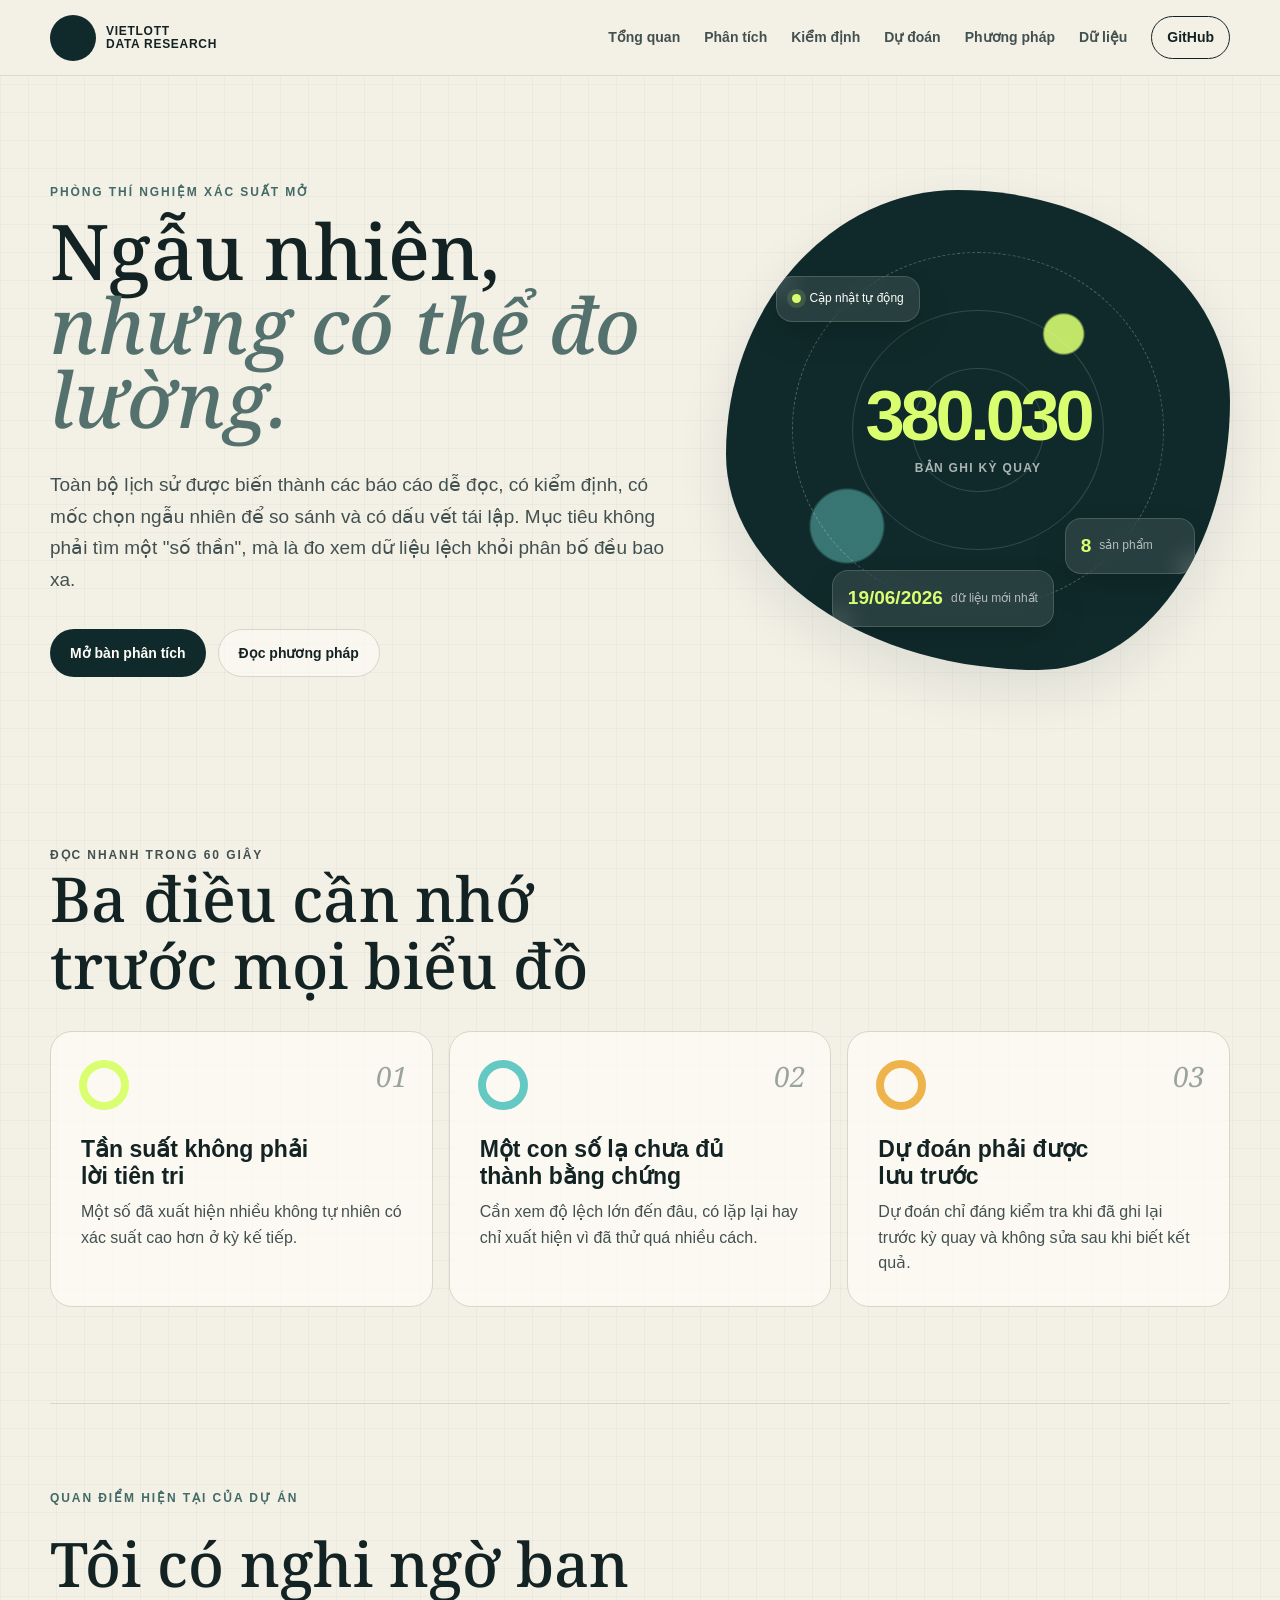
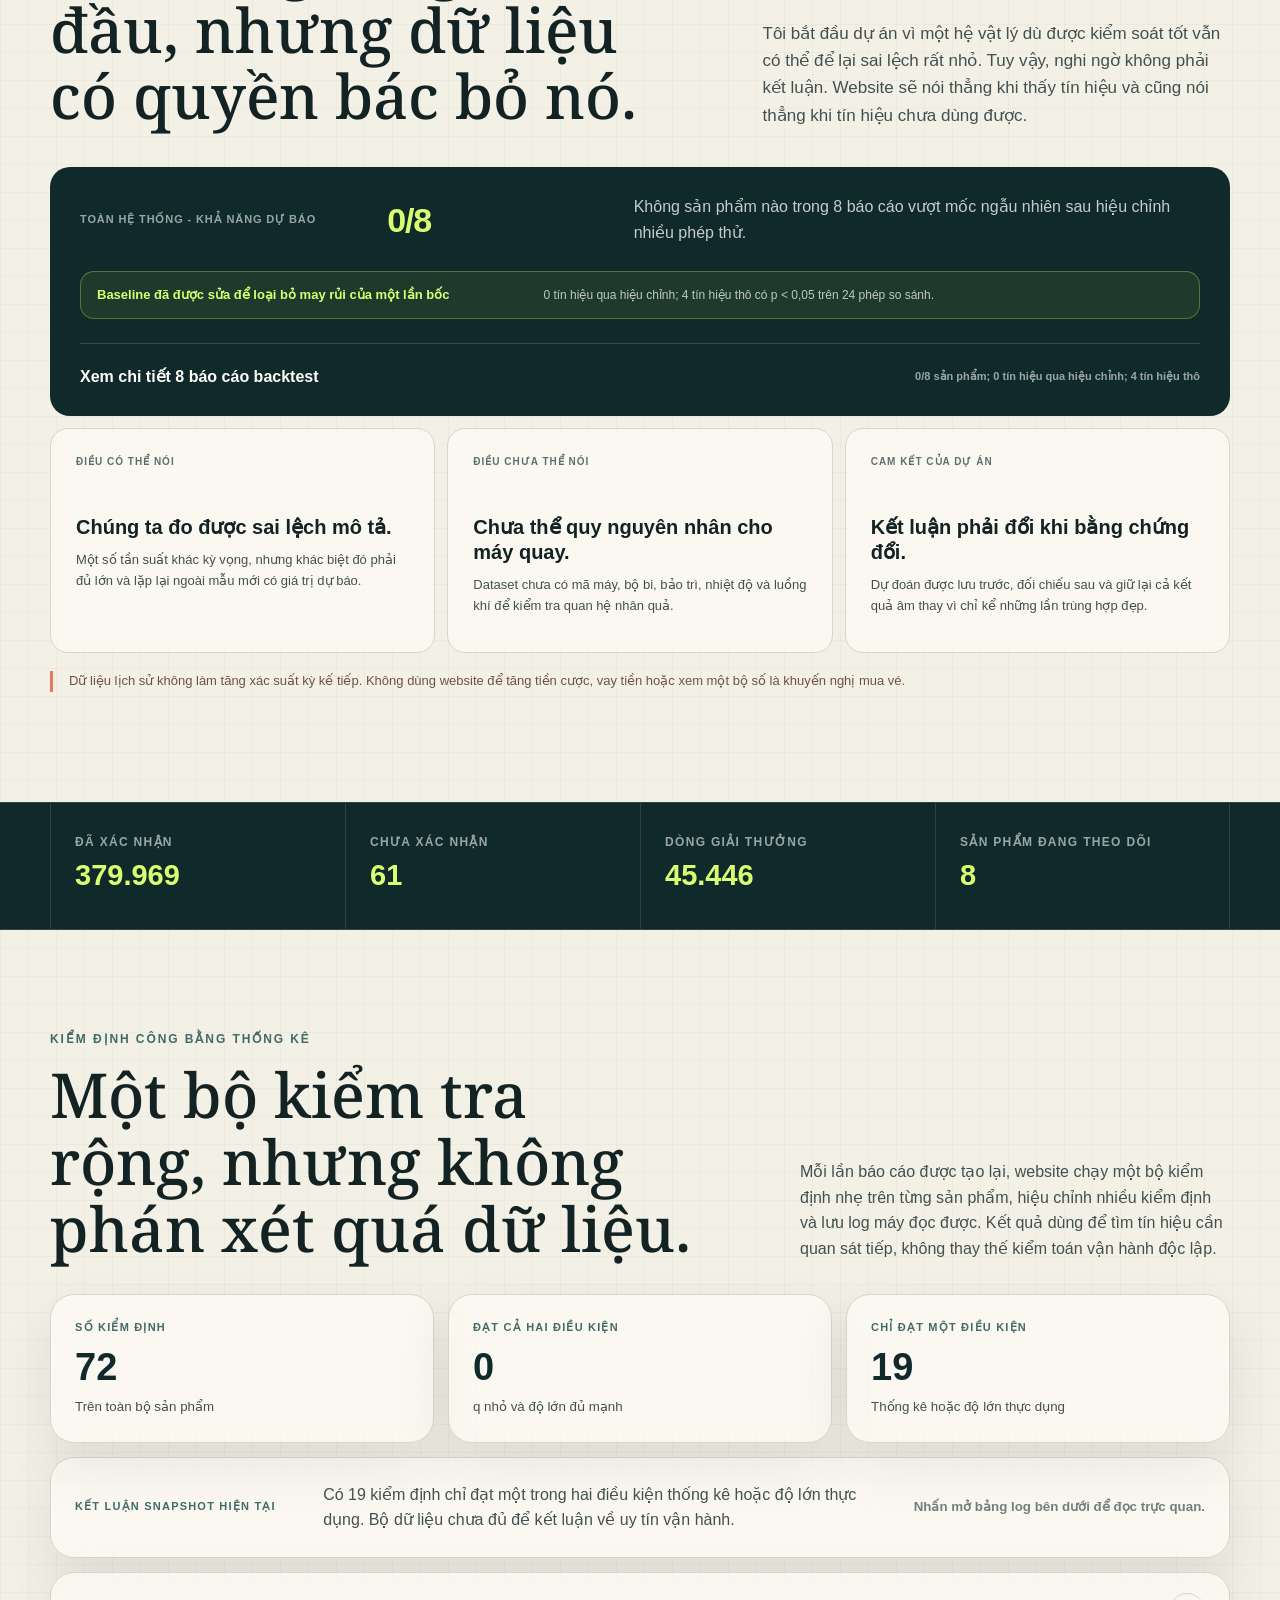
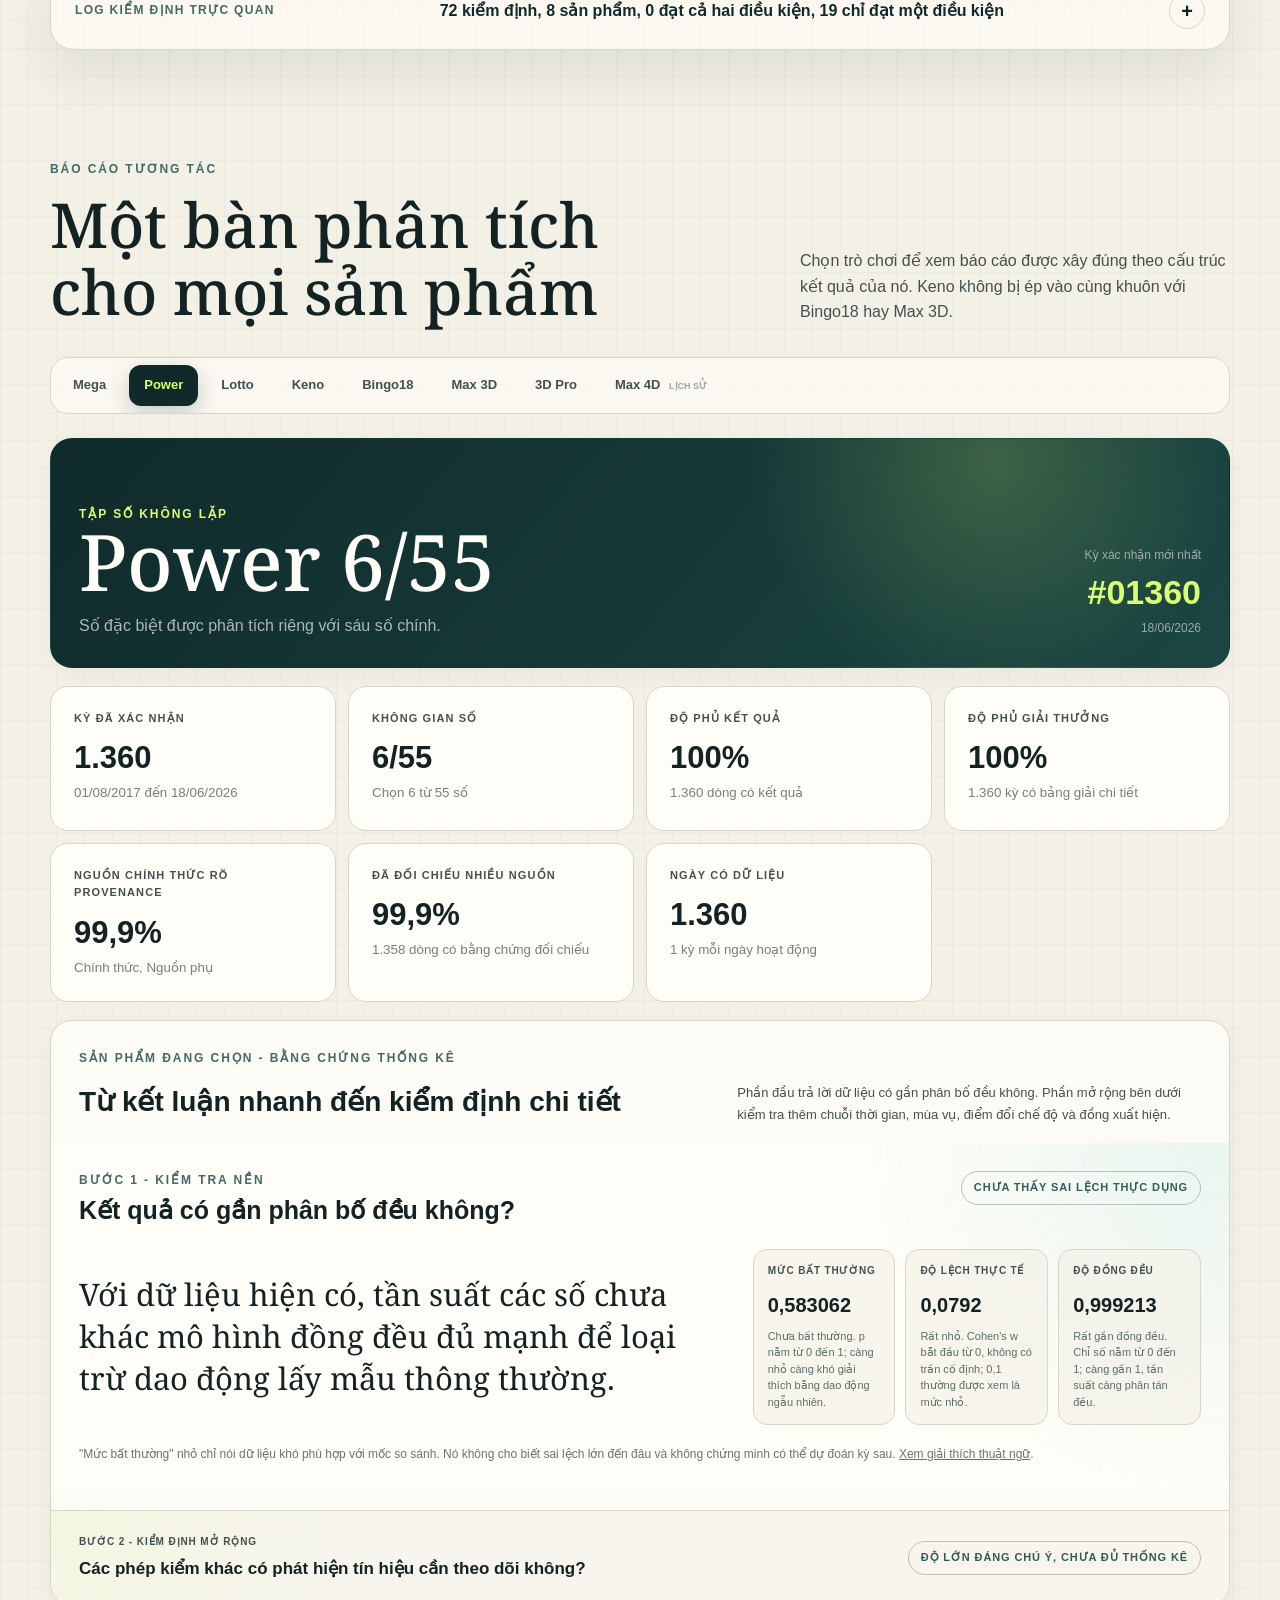
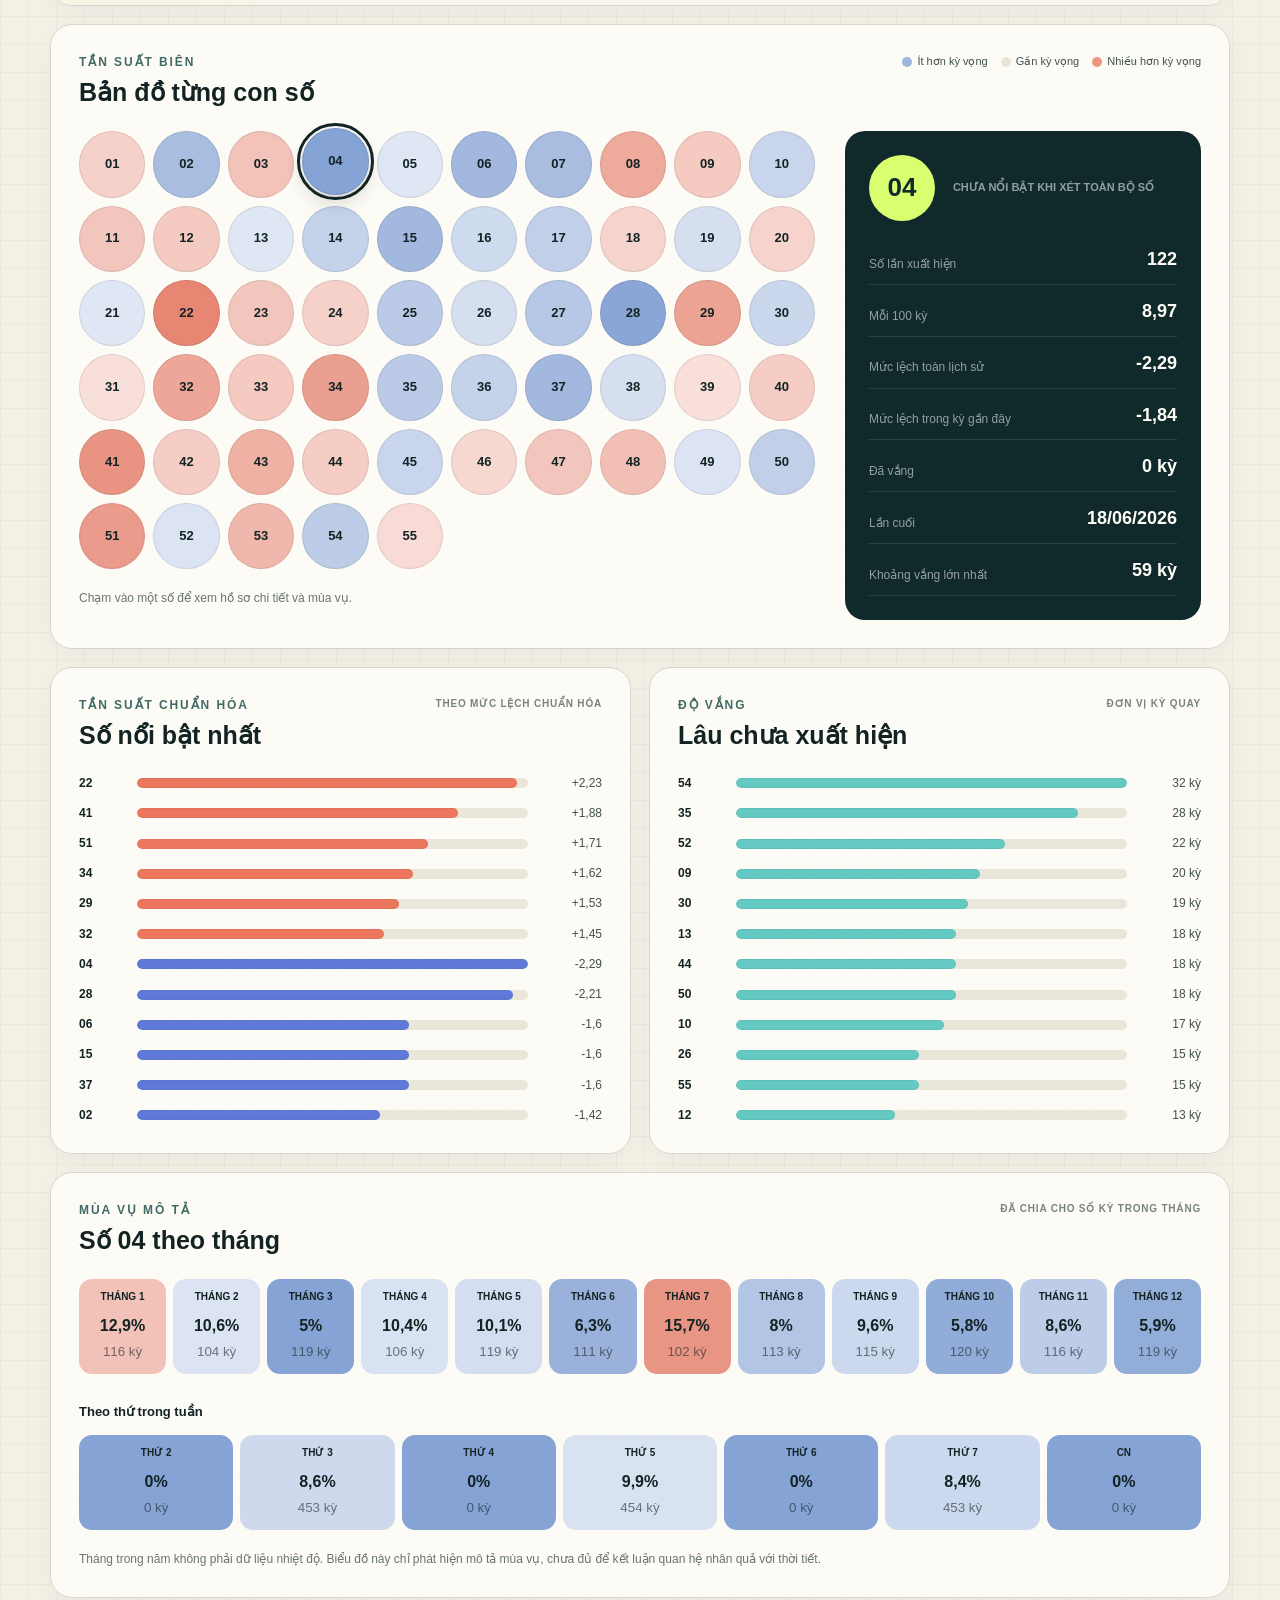
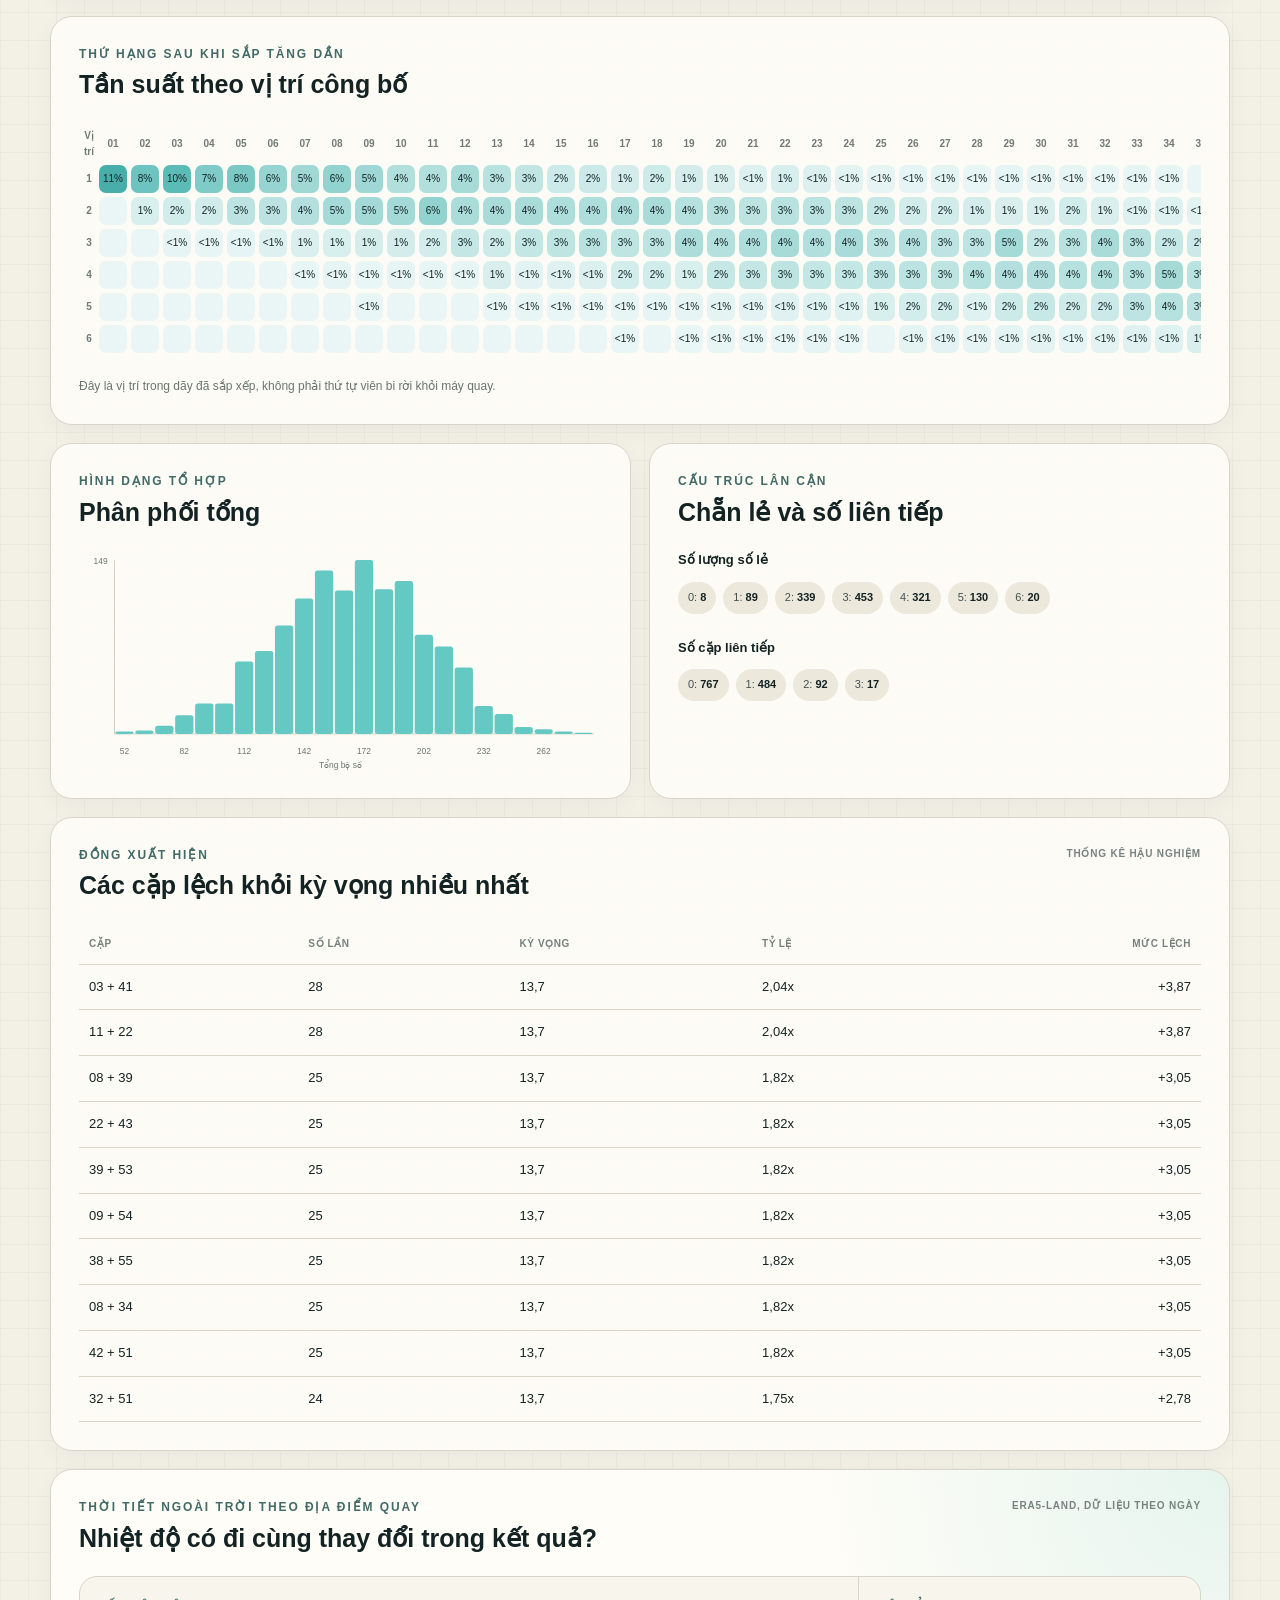
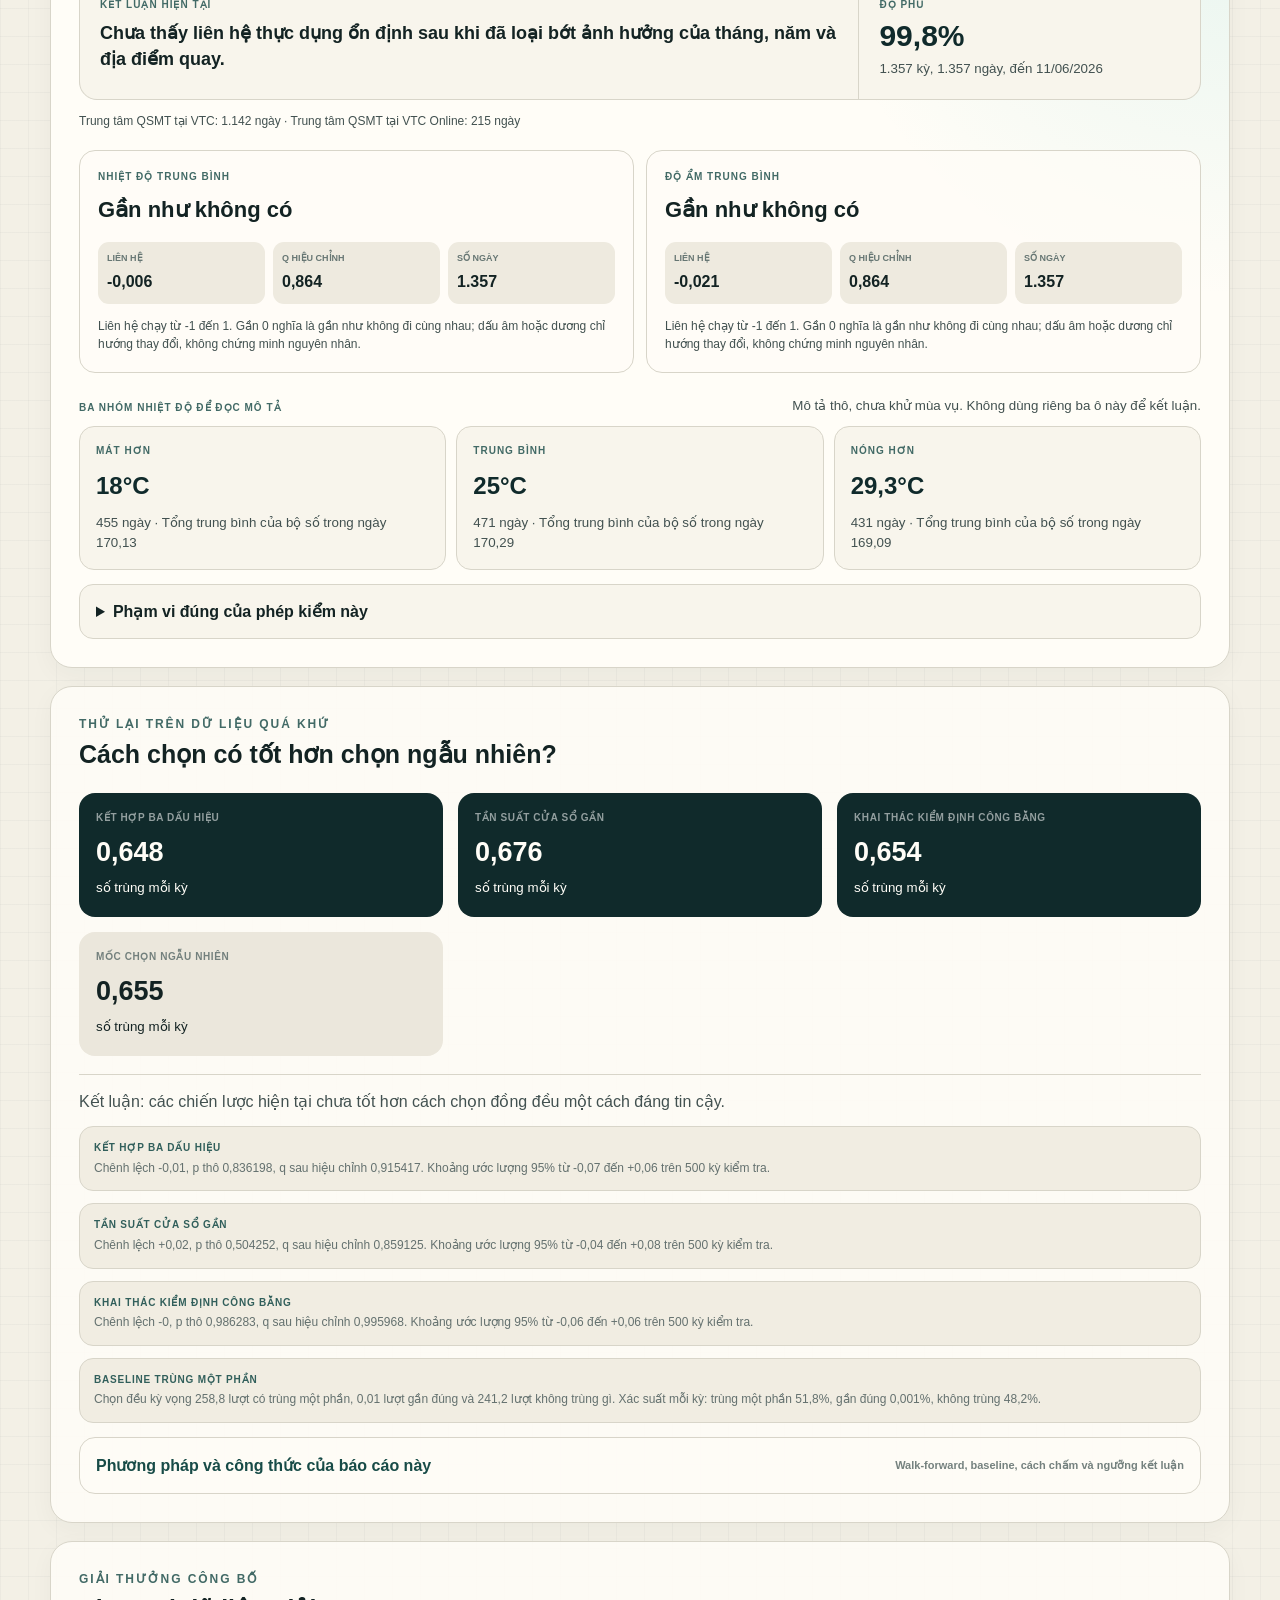
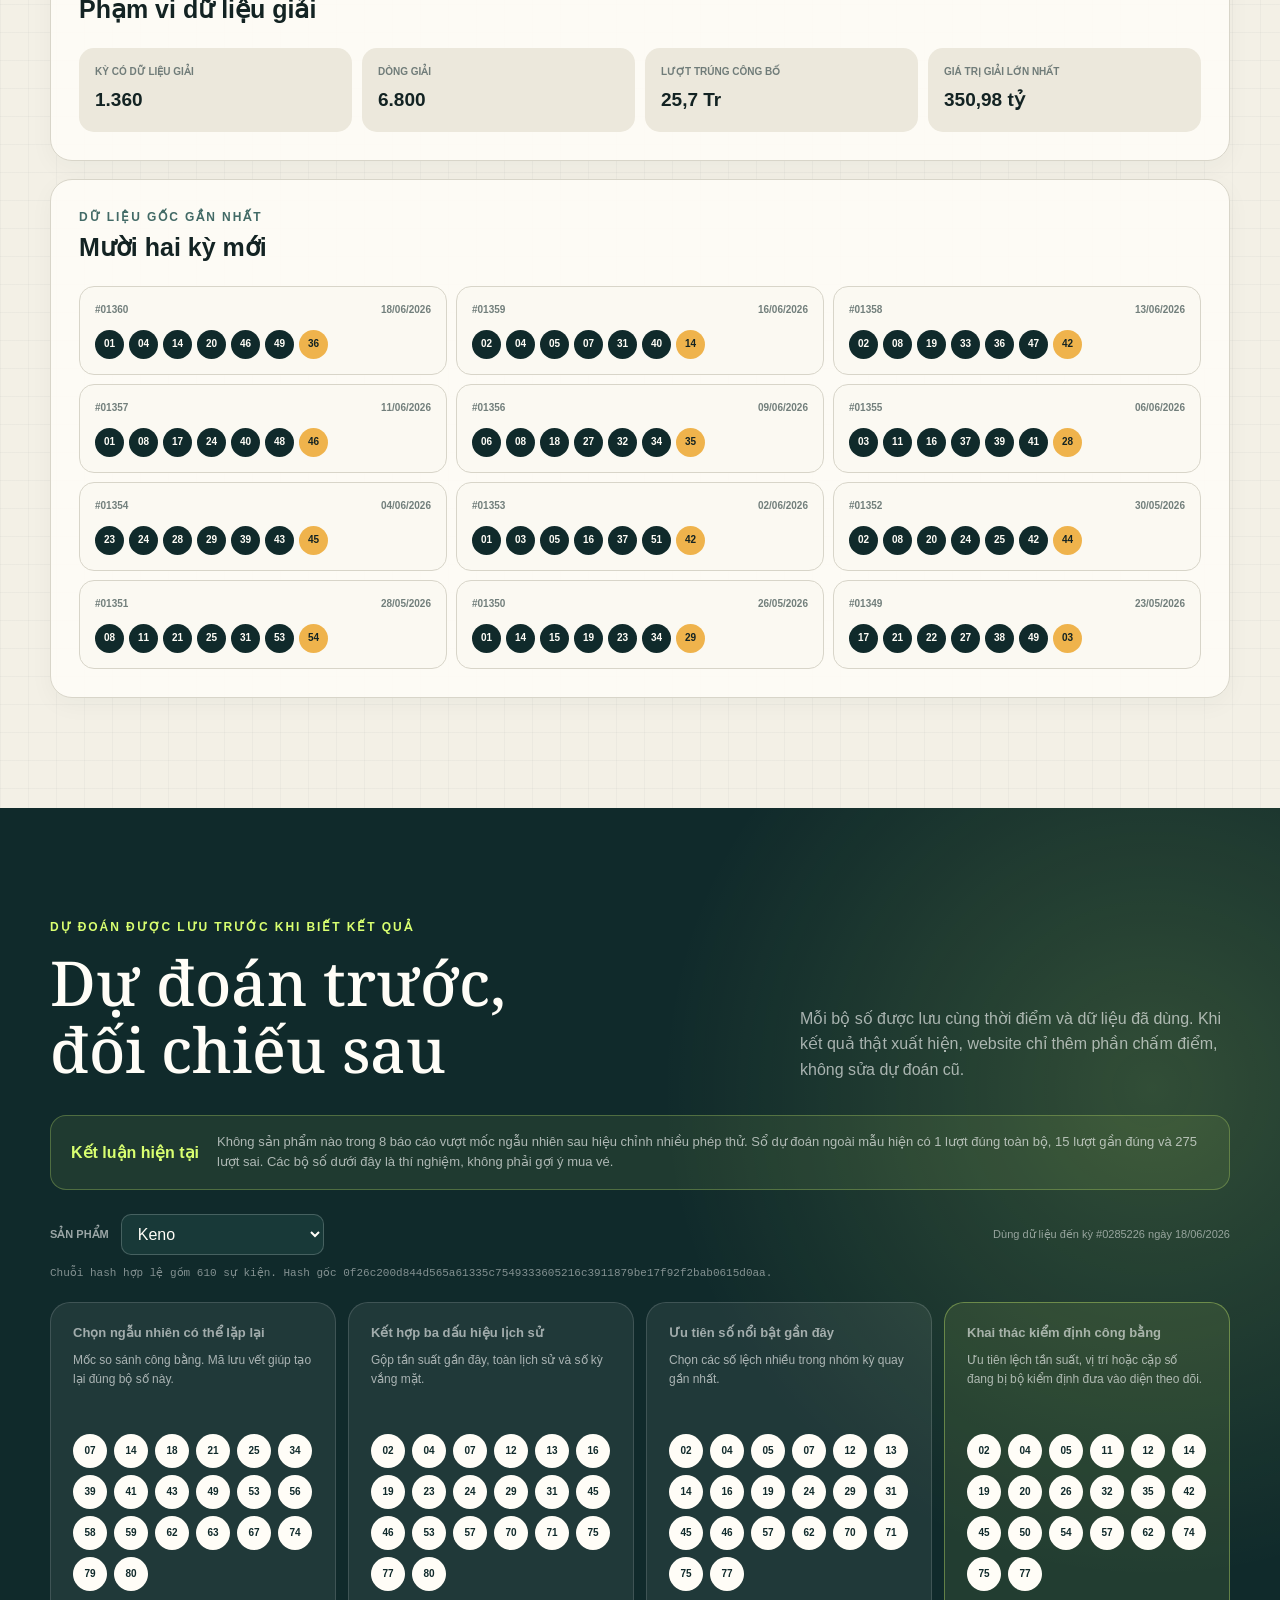
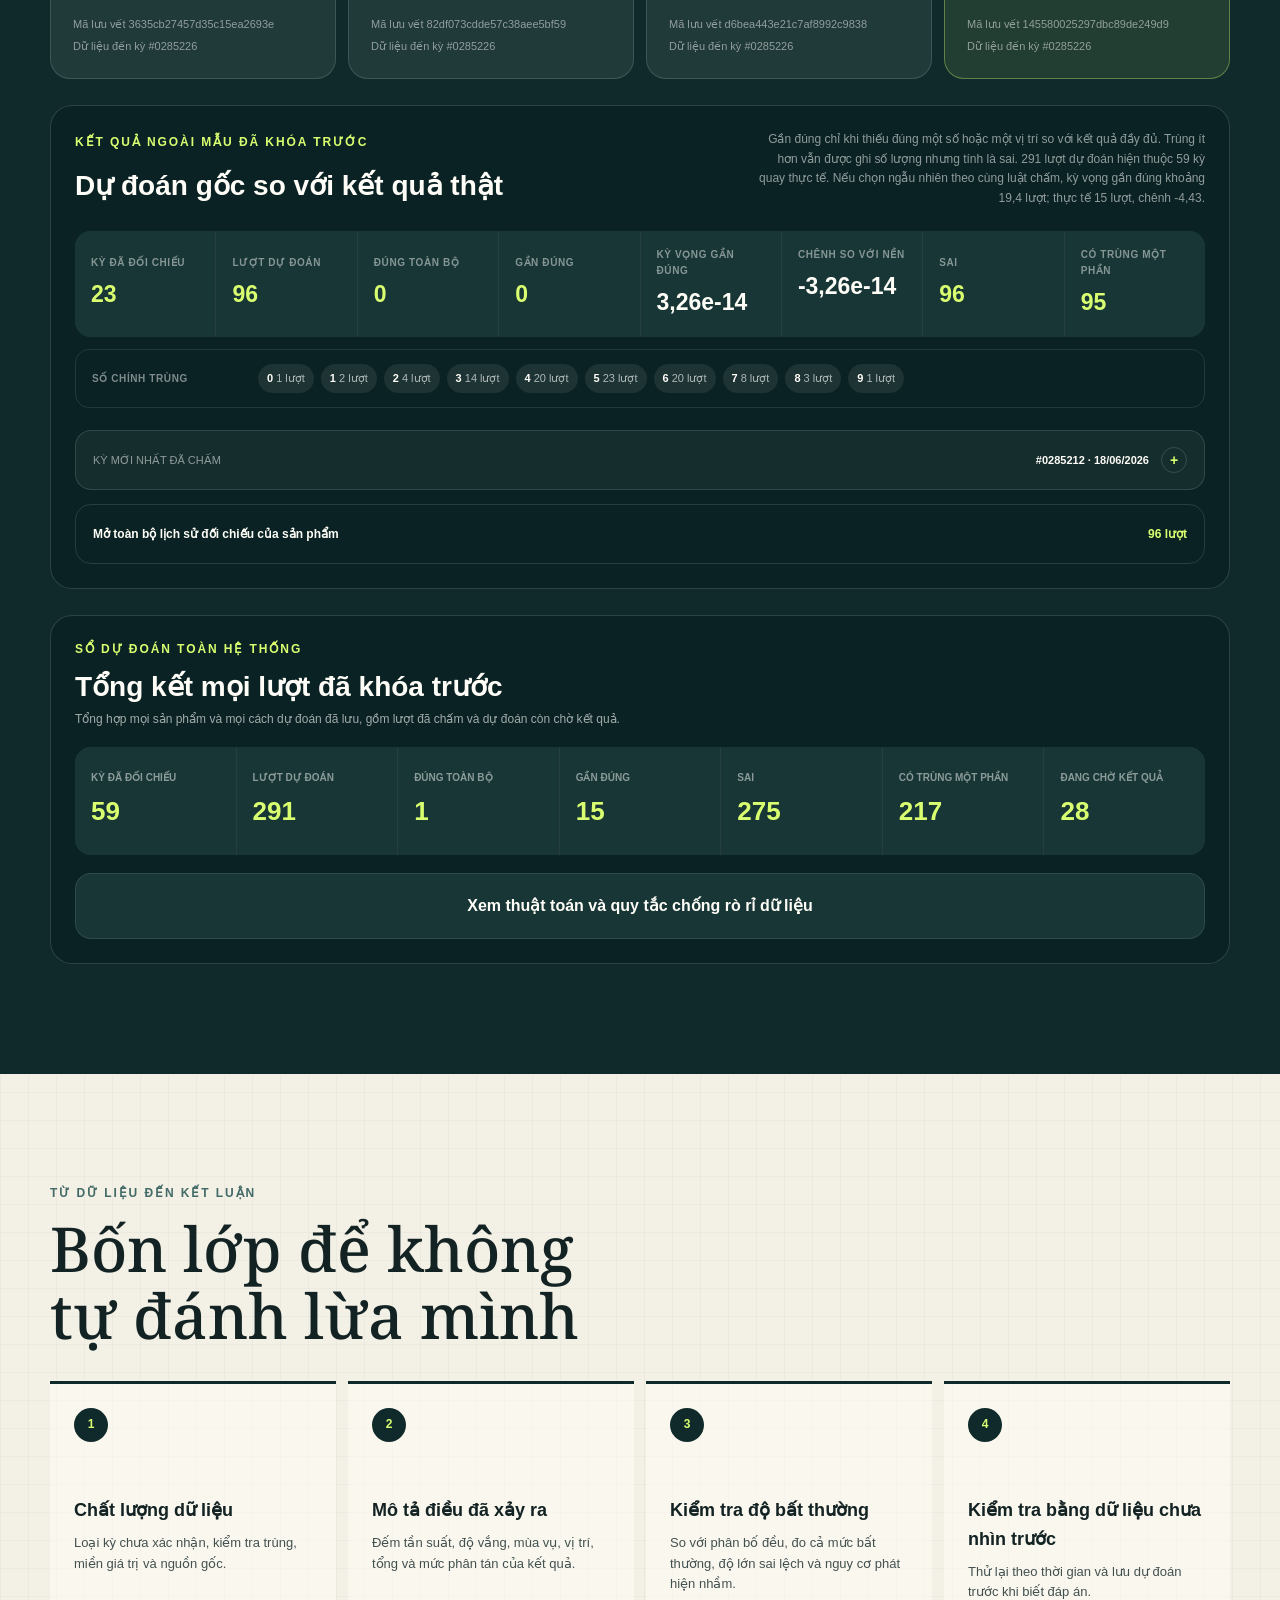
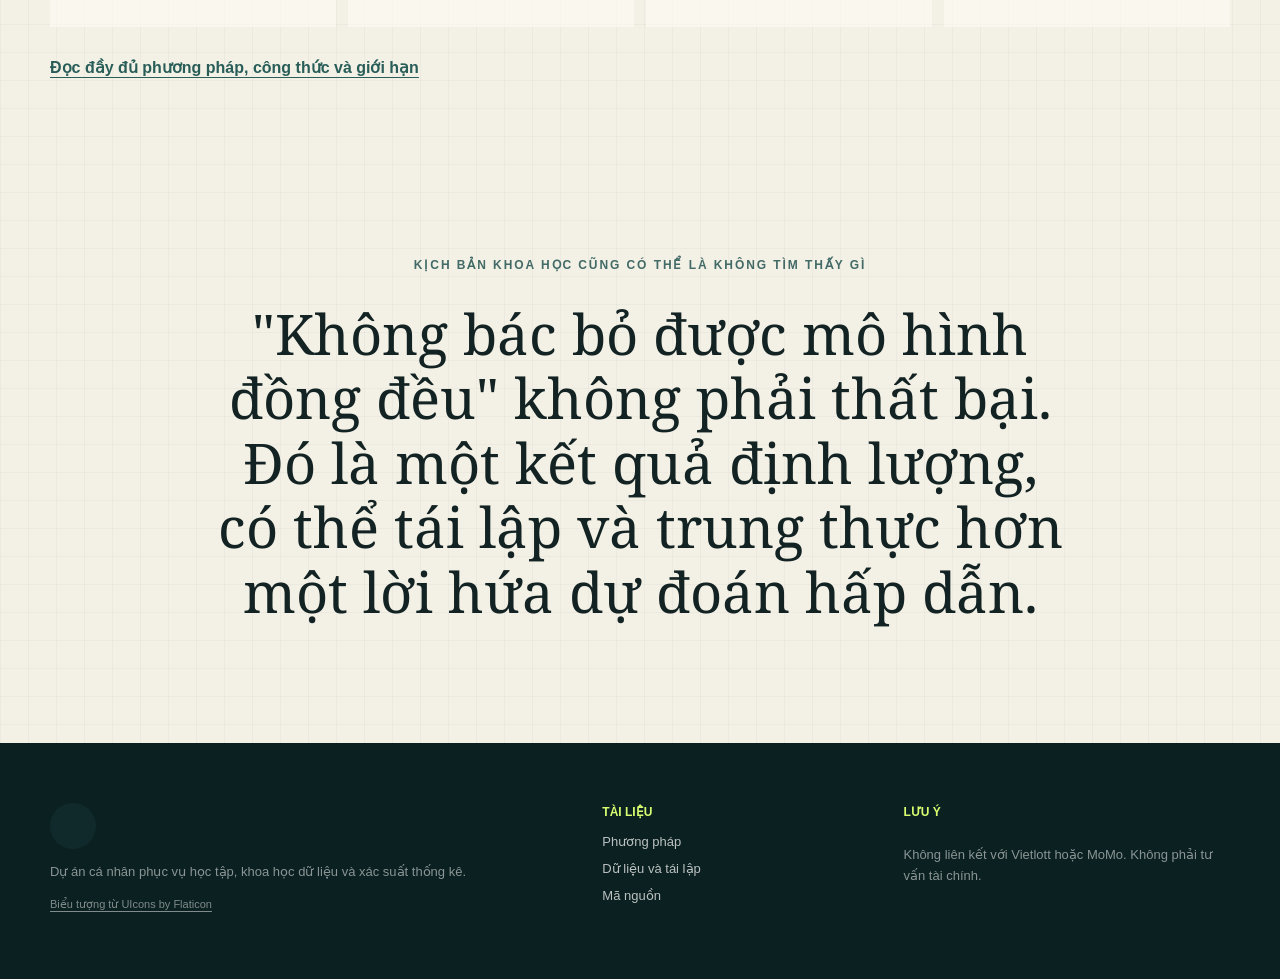
==== commit f6c984a9: "Add backtest block bootstrap diagnostics" ====
--- a/site/index.html
+++ b/site/index.html
@@ -14,7 +14,7 @@
   <link rel="stylesheet" href="https://fonts.googleapis.com/css2?family=Noto+Serif:ital,wght@0,400;0,500;1,400;1,500&amp;display=swap">
   <link rel="stylesheet" href="https://cdn-uicons.flaticon.com/3.0.0/uicons-regular-rounded/css/uicons-regular-rounded.css">
   <link rel="stylesheet" href="assets/styles.css?v=20260618-6">
-  <script src="assets/app.js?v=20260618-7" defer></script>
+  <script src="assets/app.js?v=20260618-12" defer></script>
 </head>
 <body>
   <a class="skip-link" href="#main">Bỏ qua điều hướng</a>
